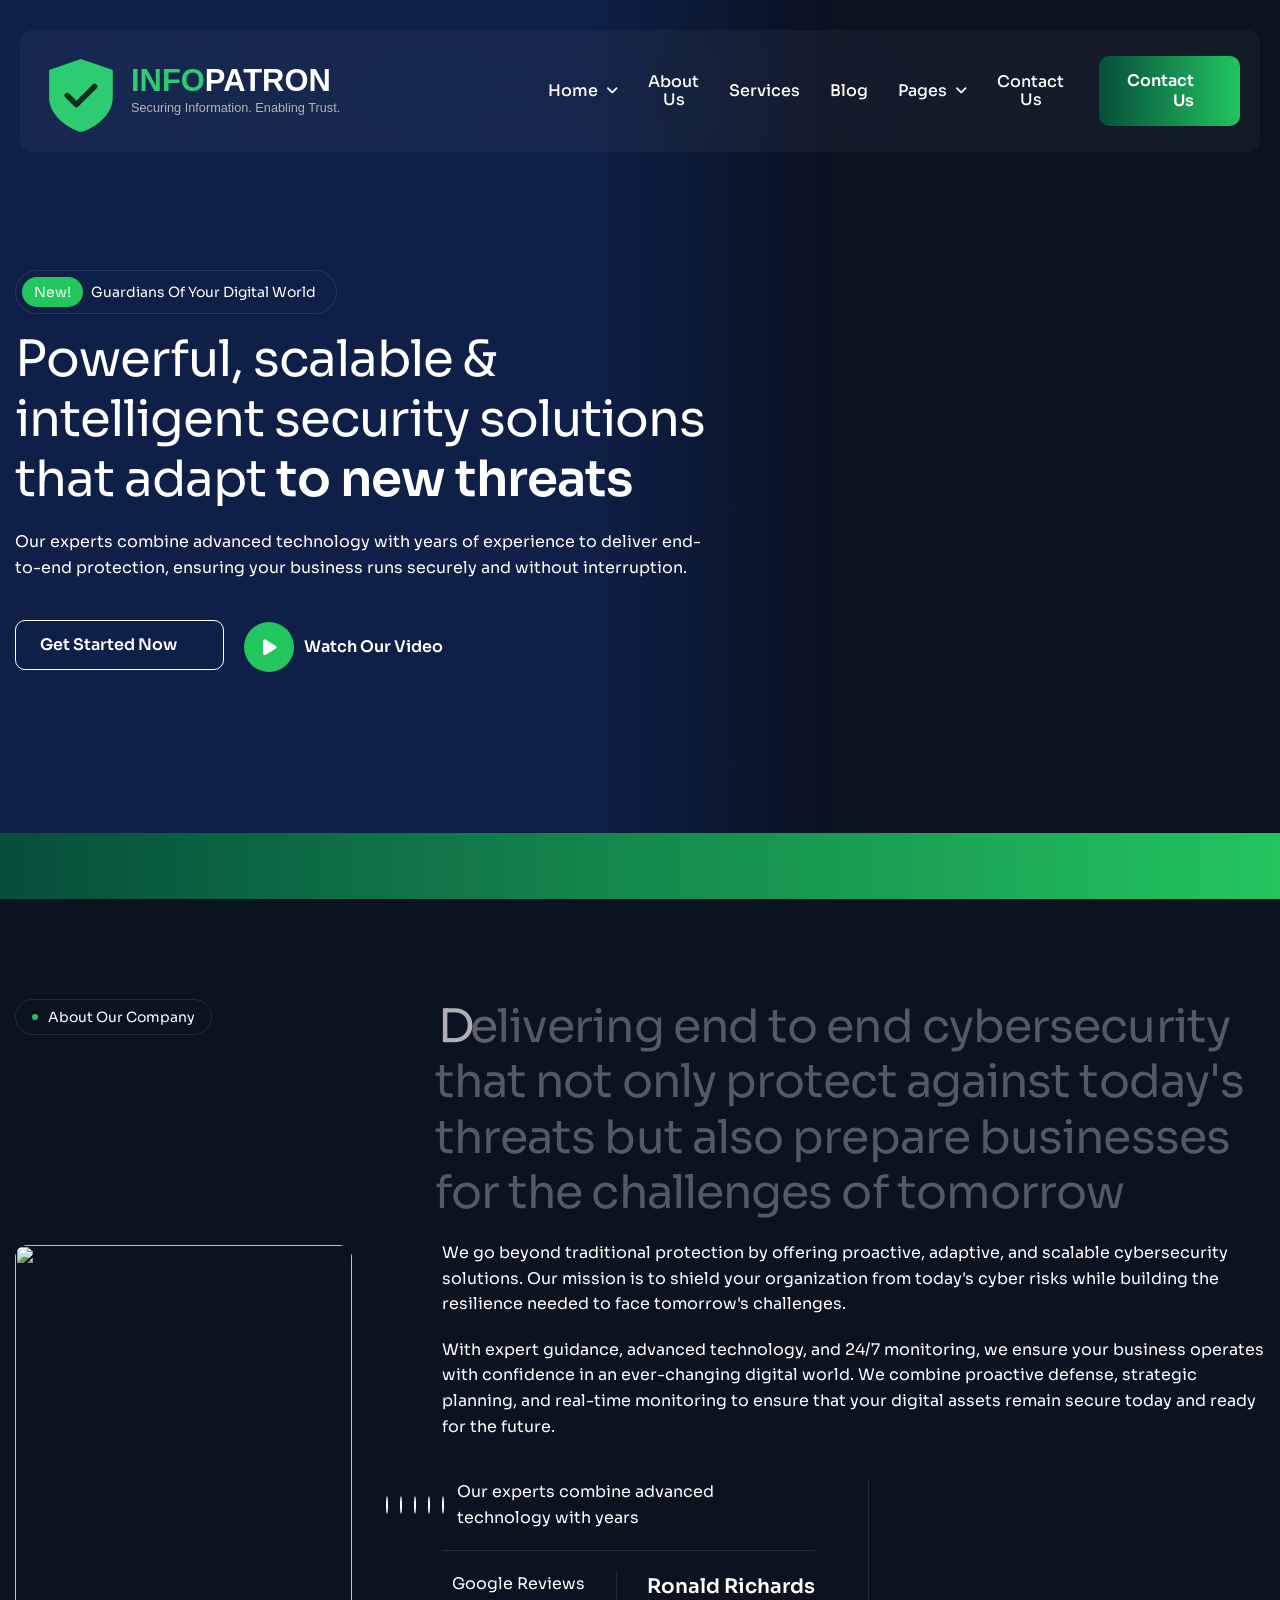
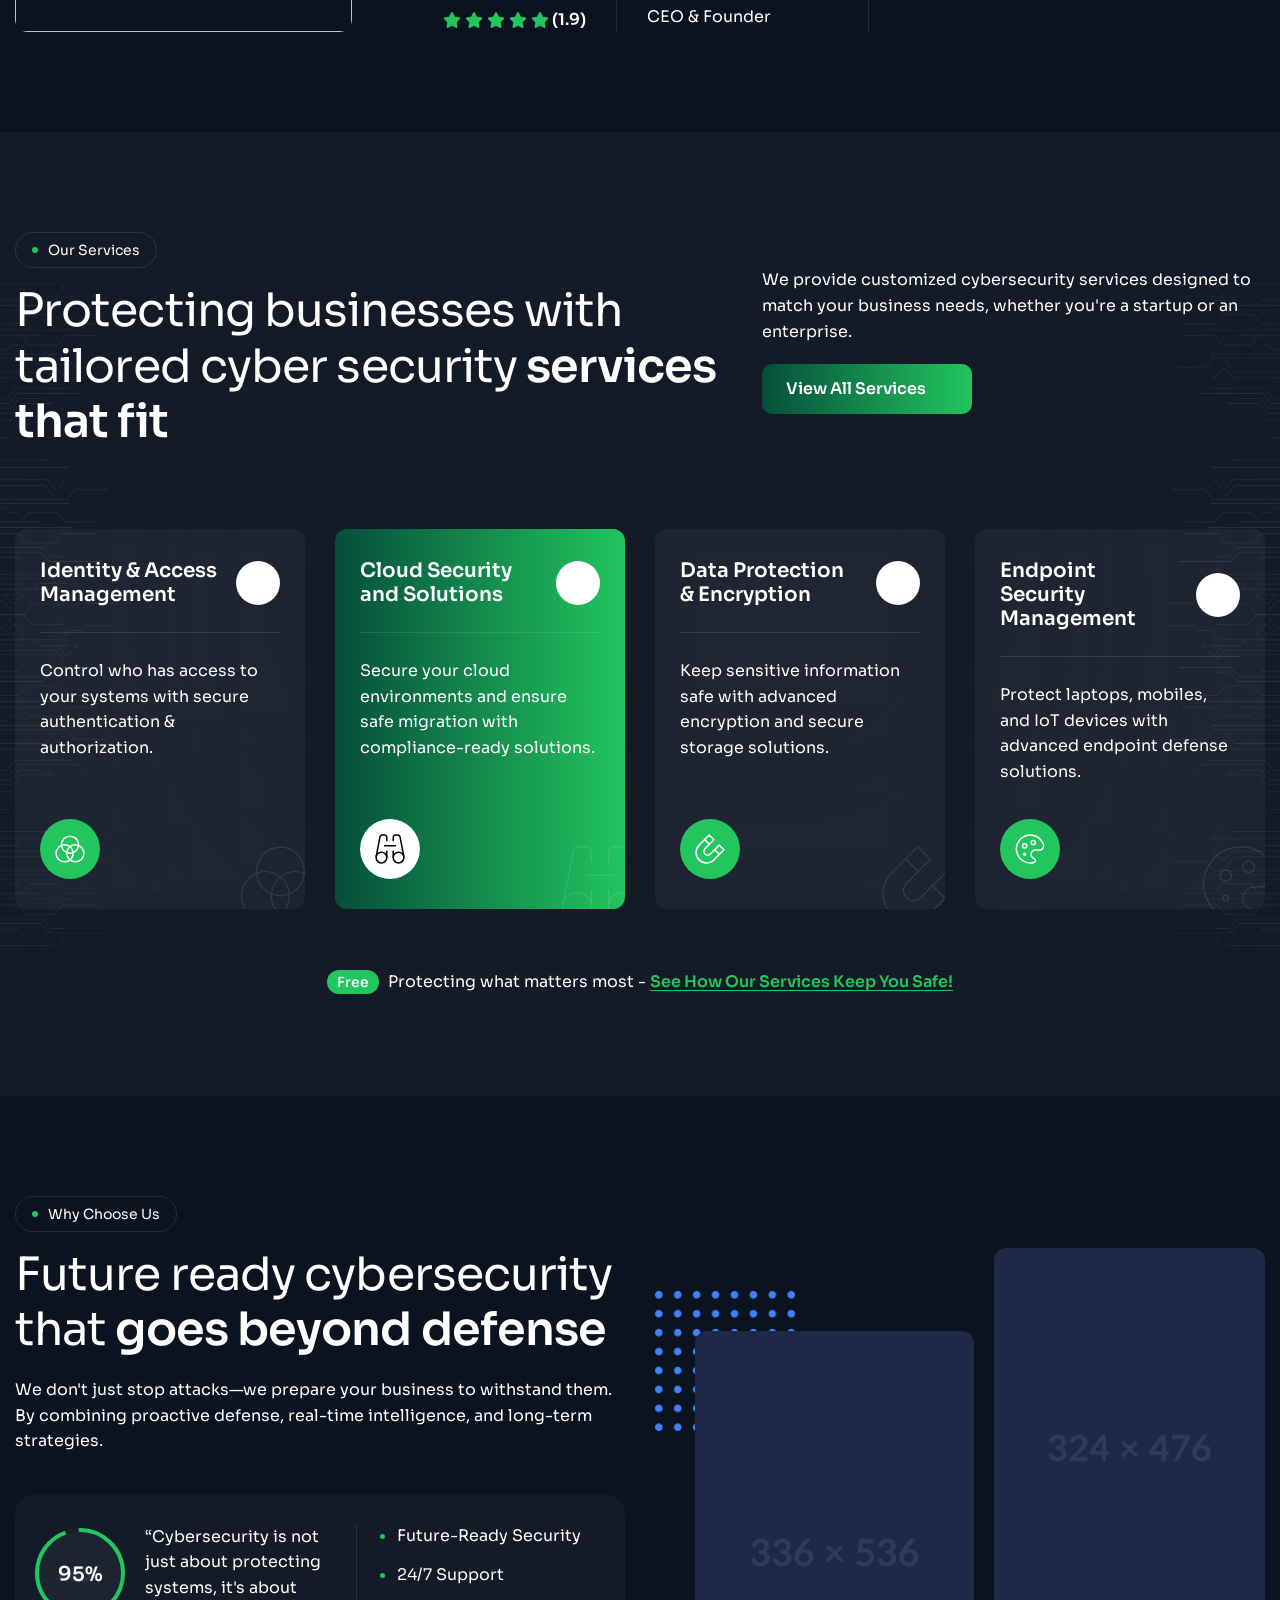
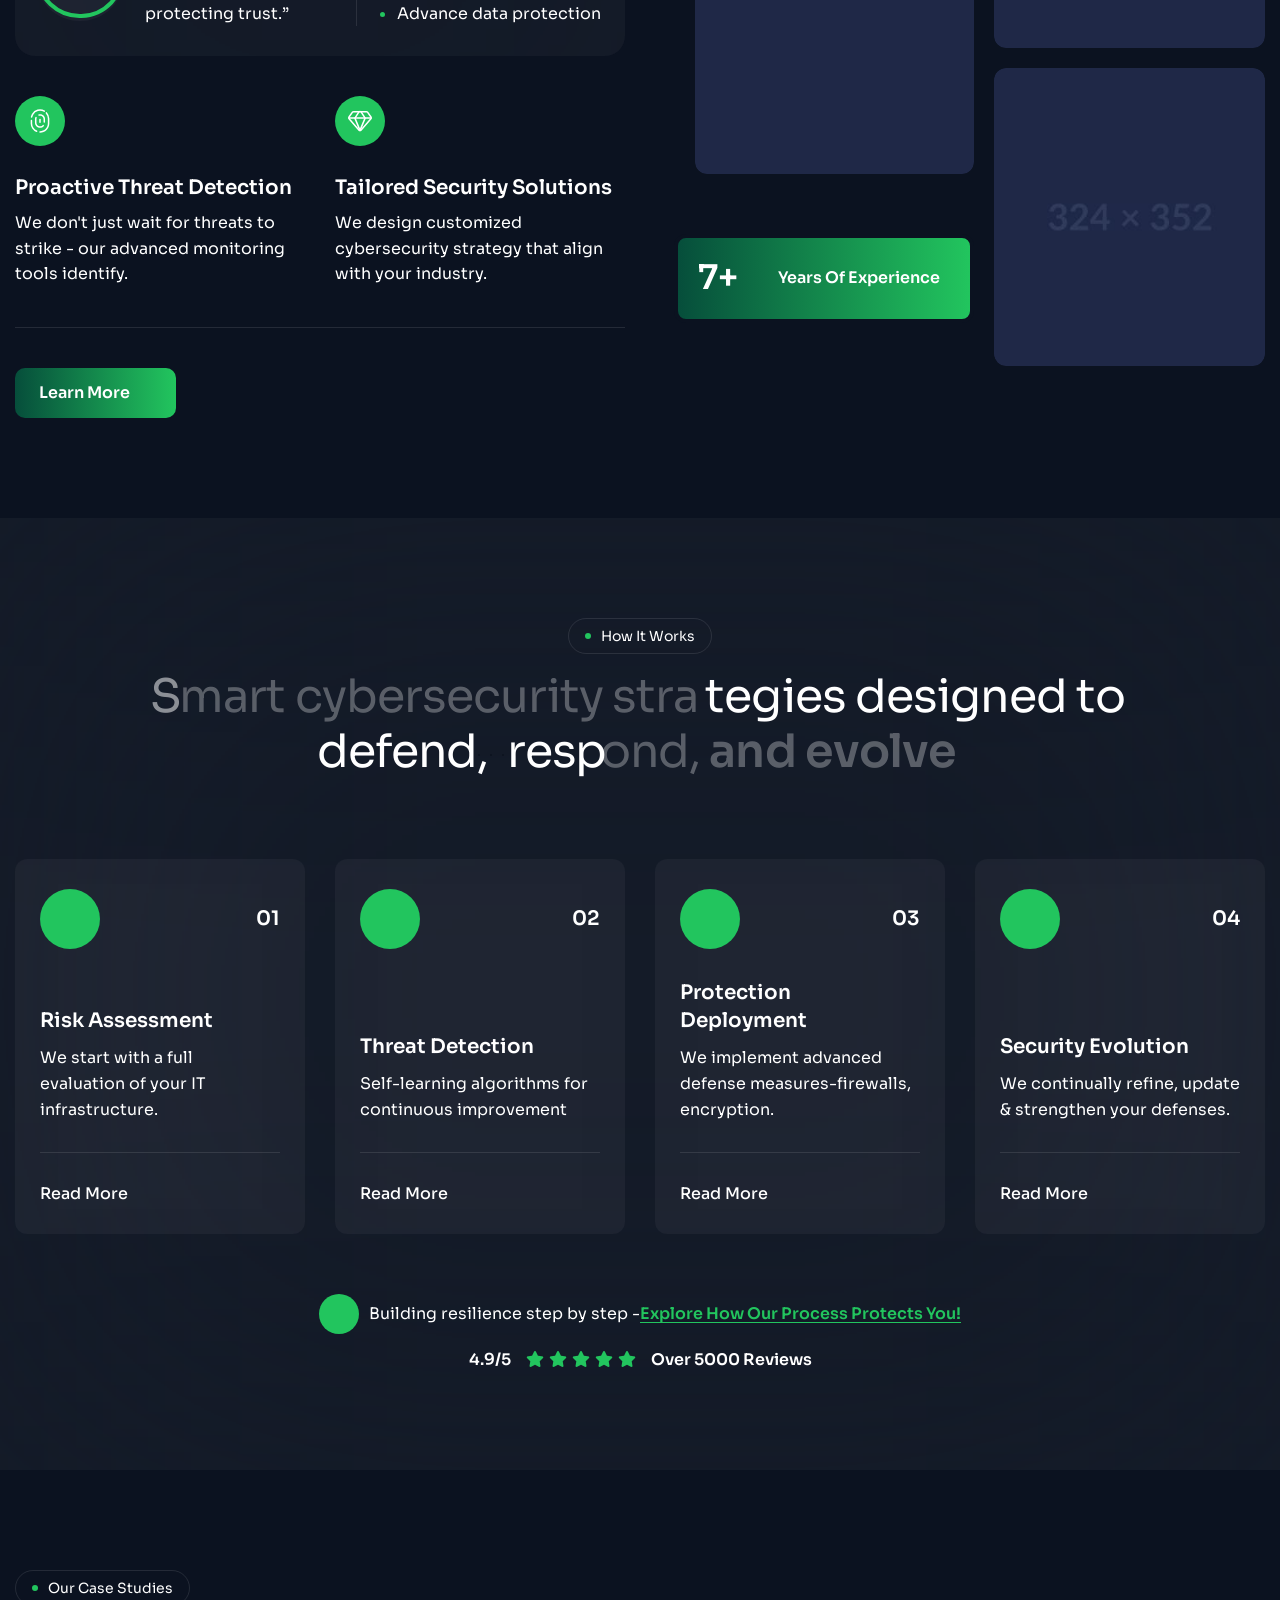
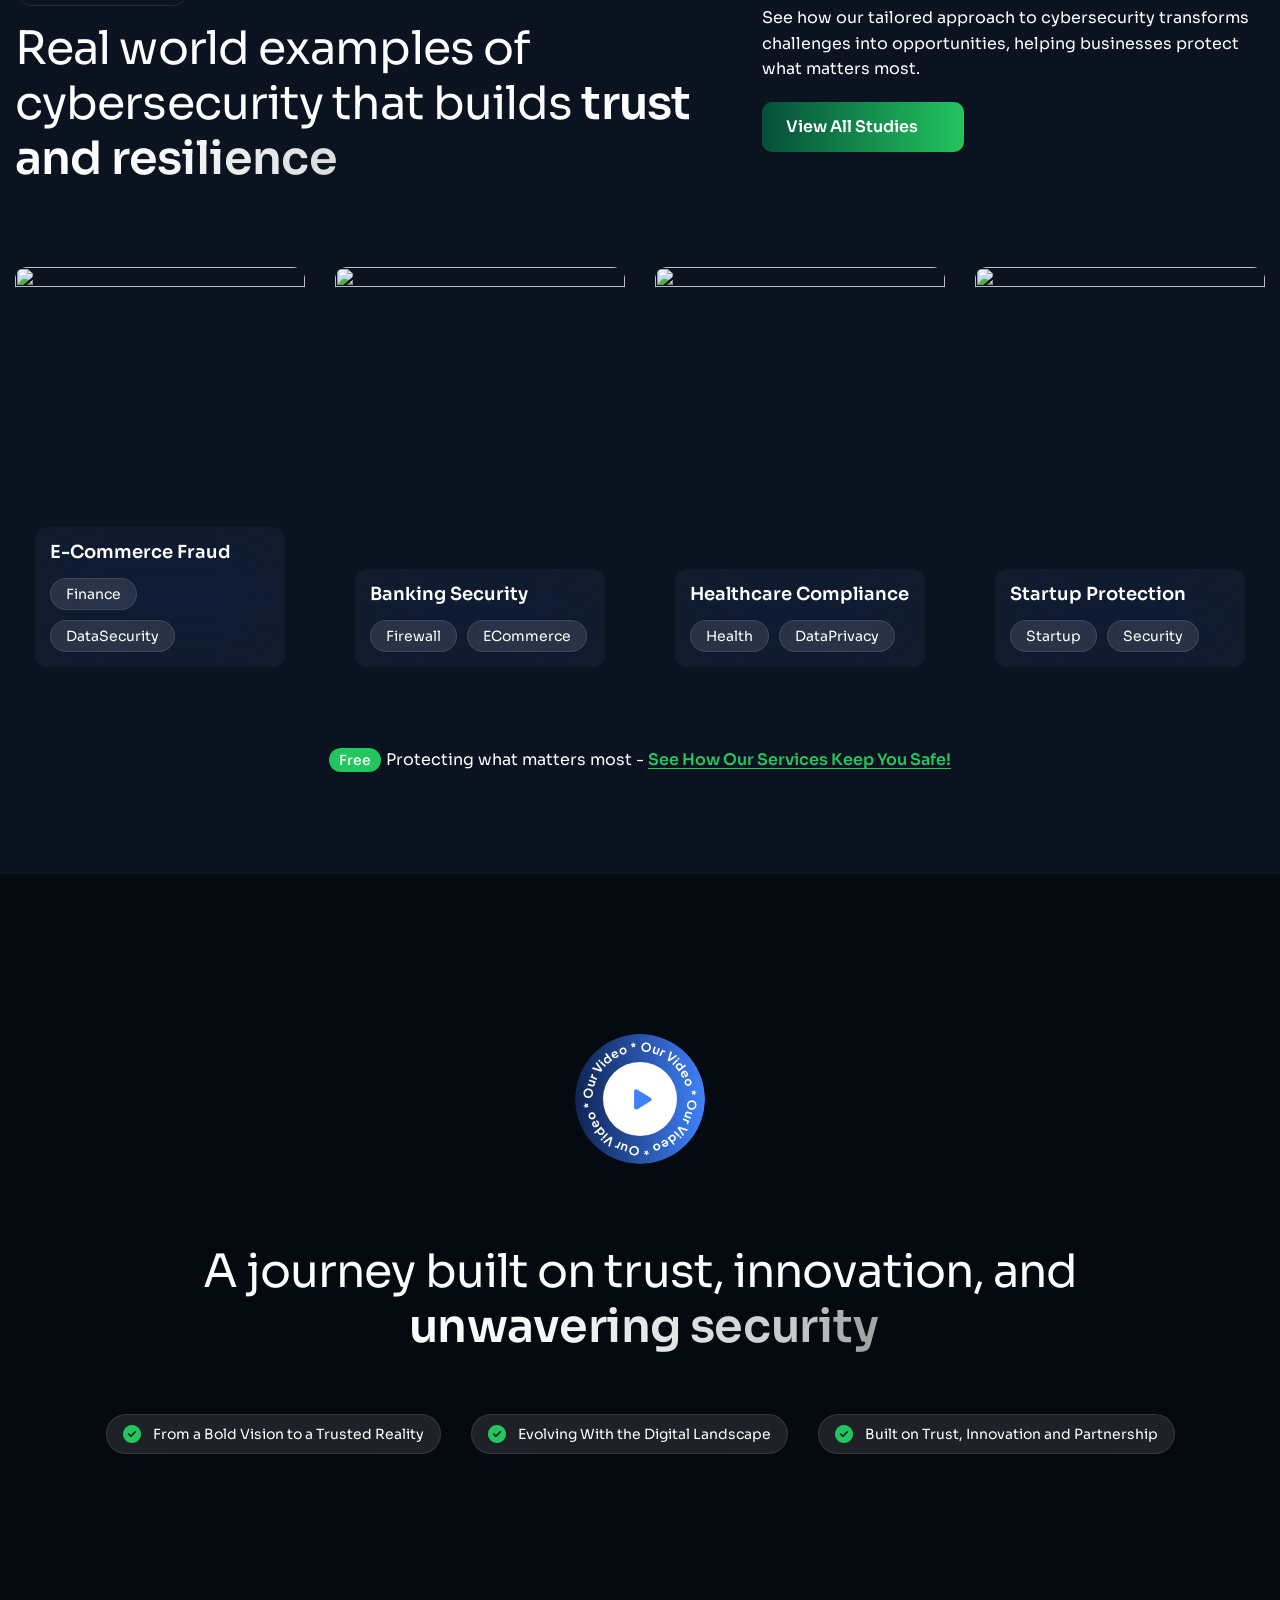
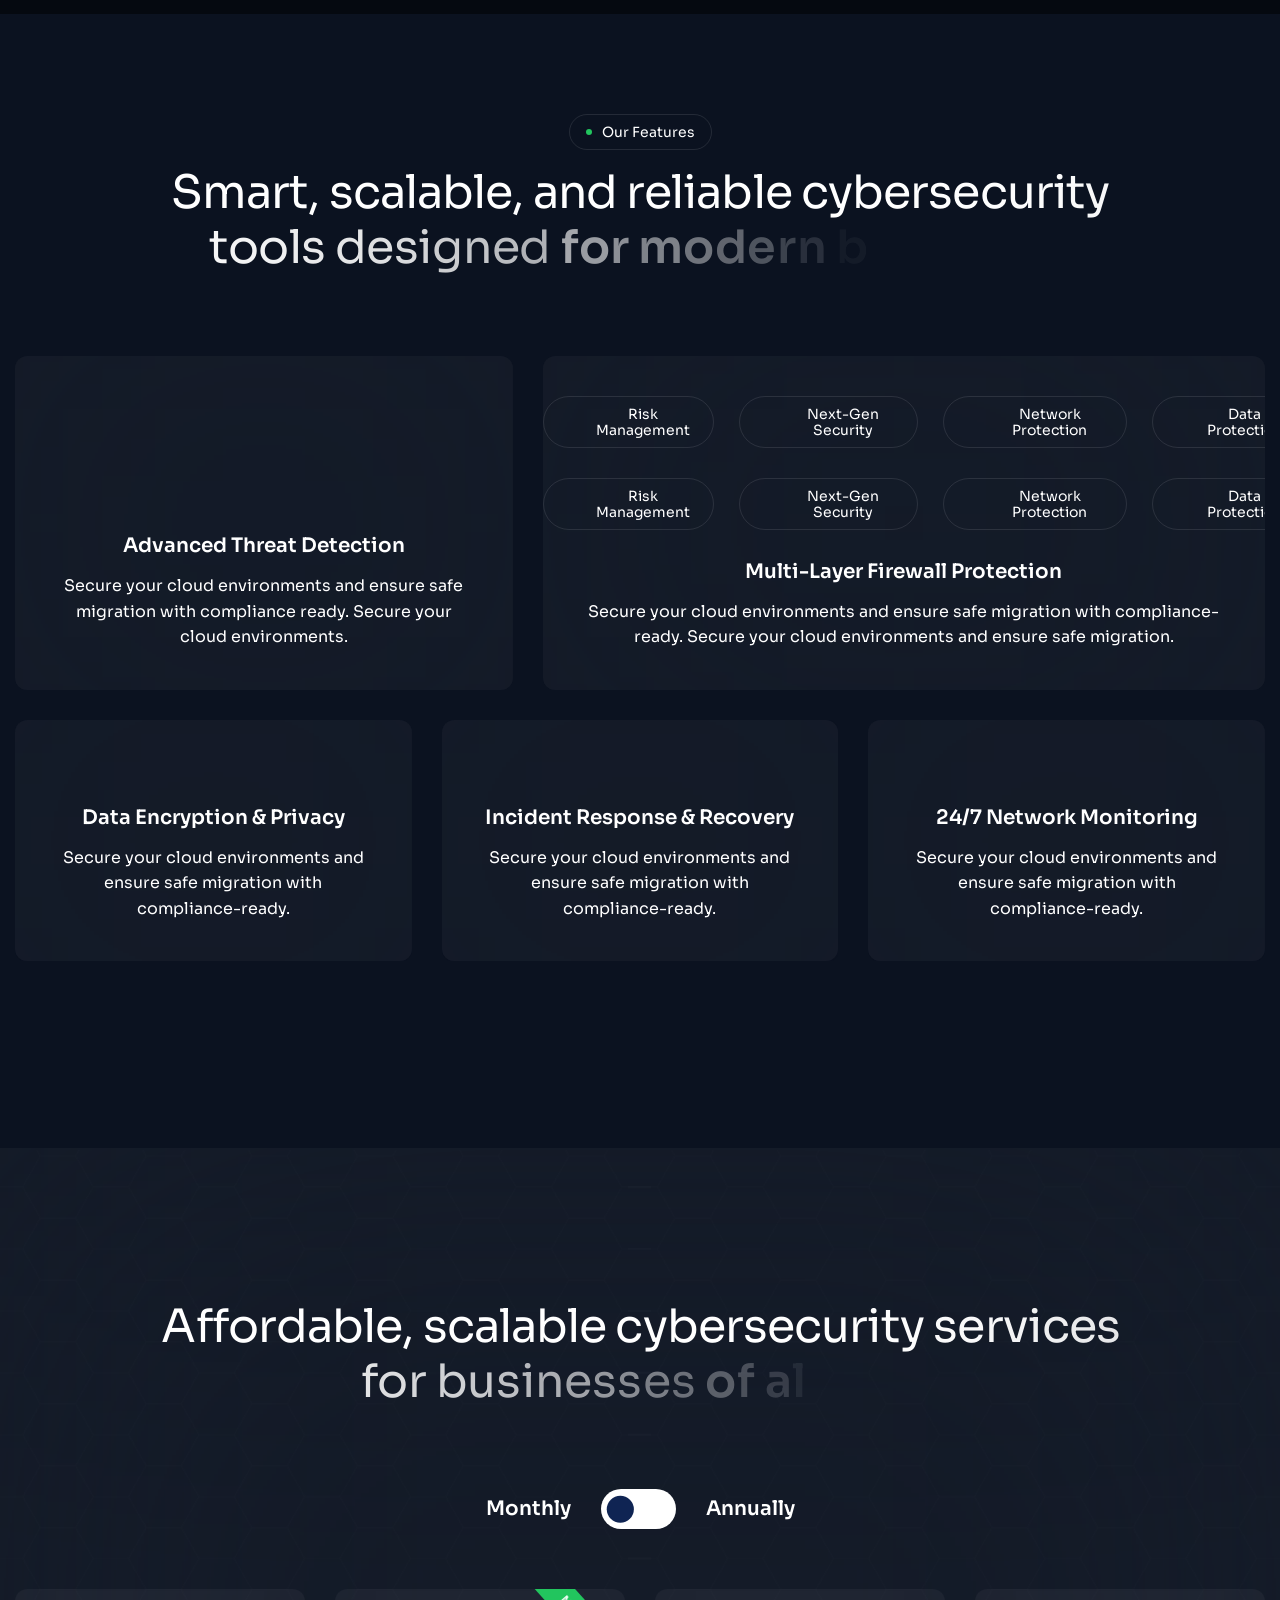
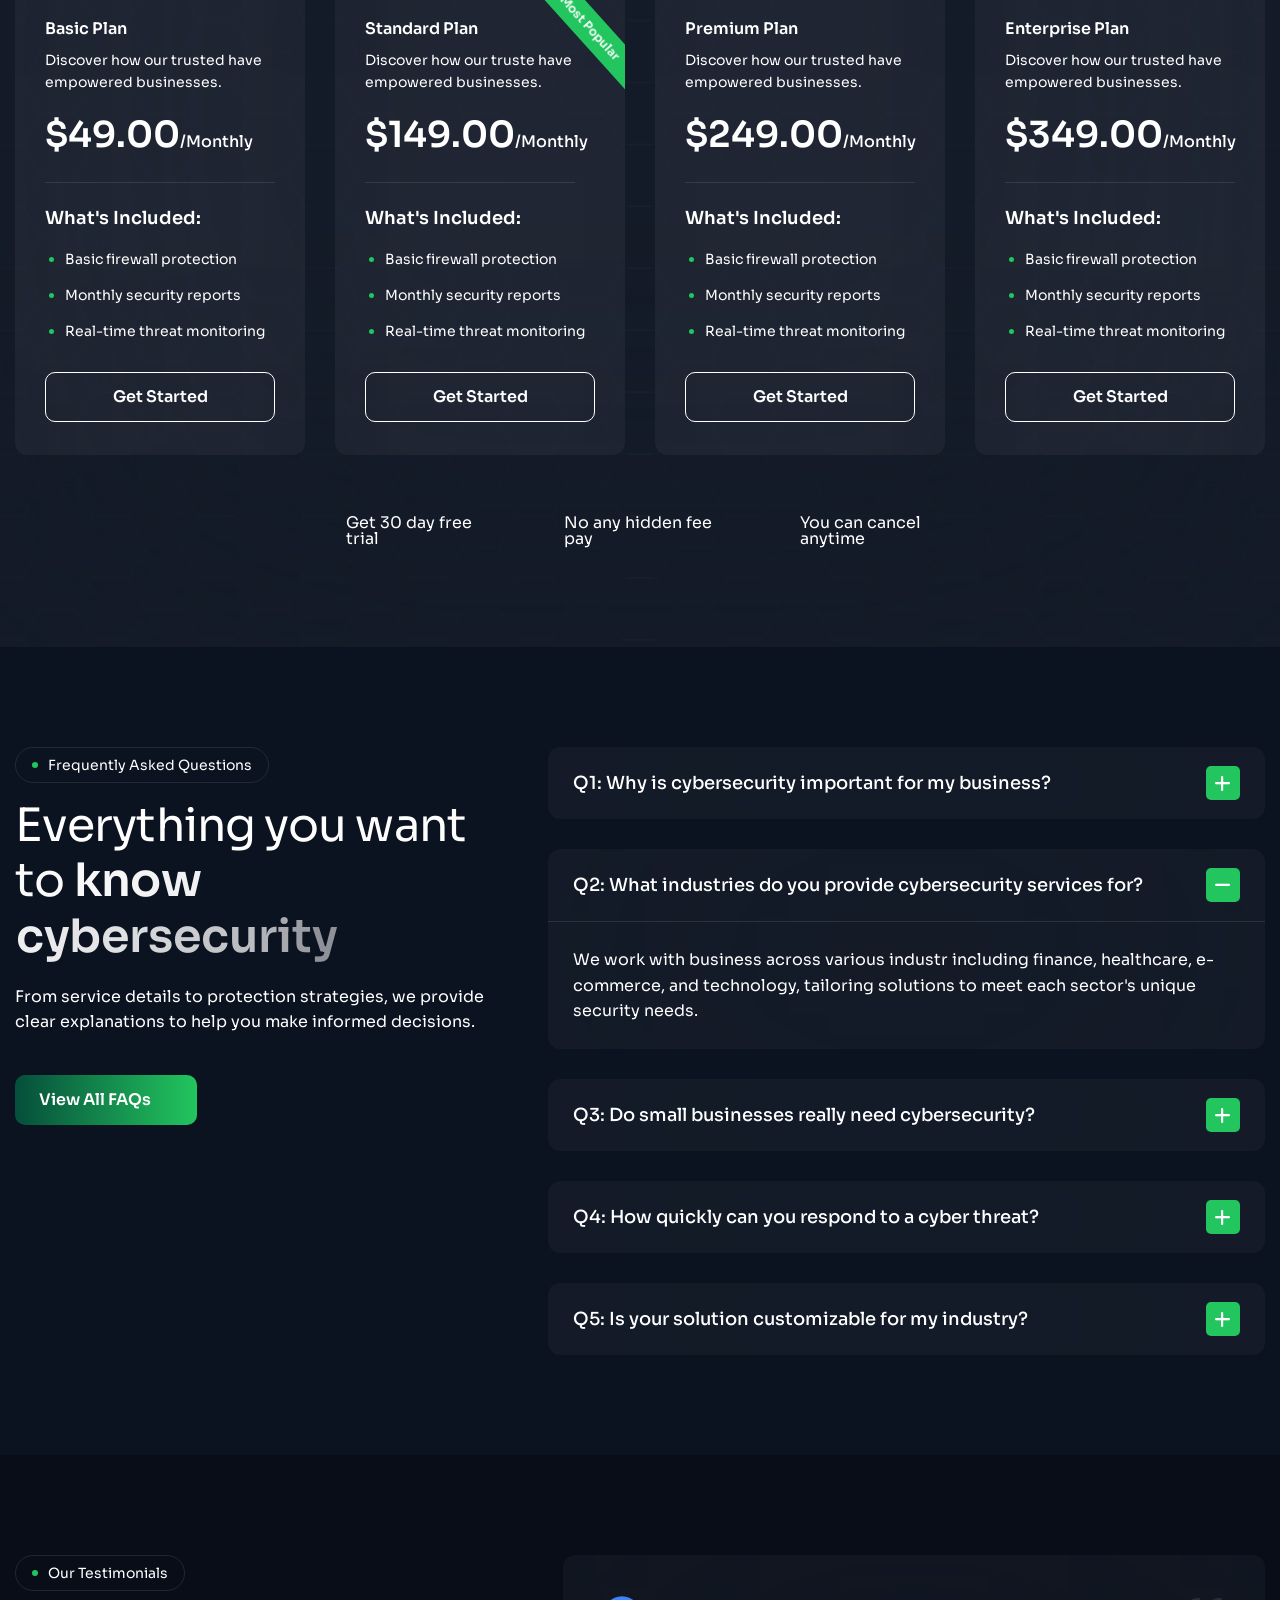
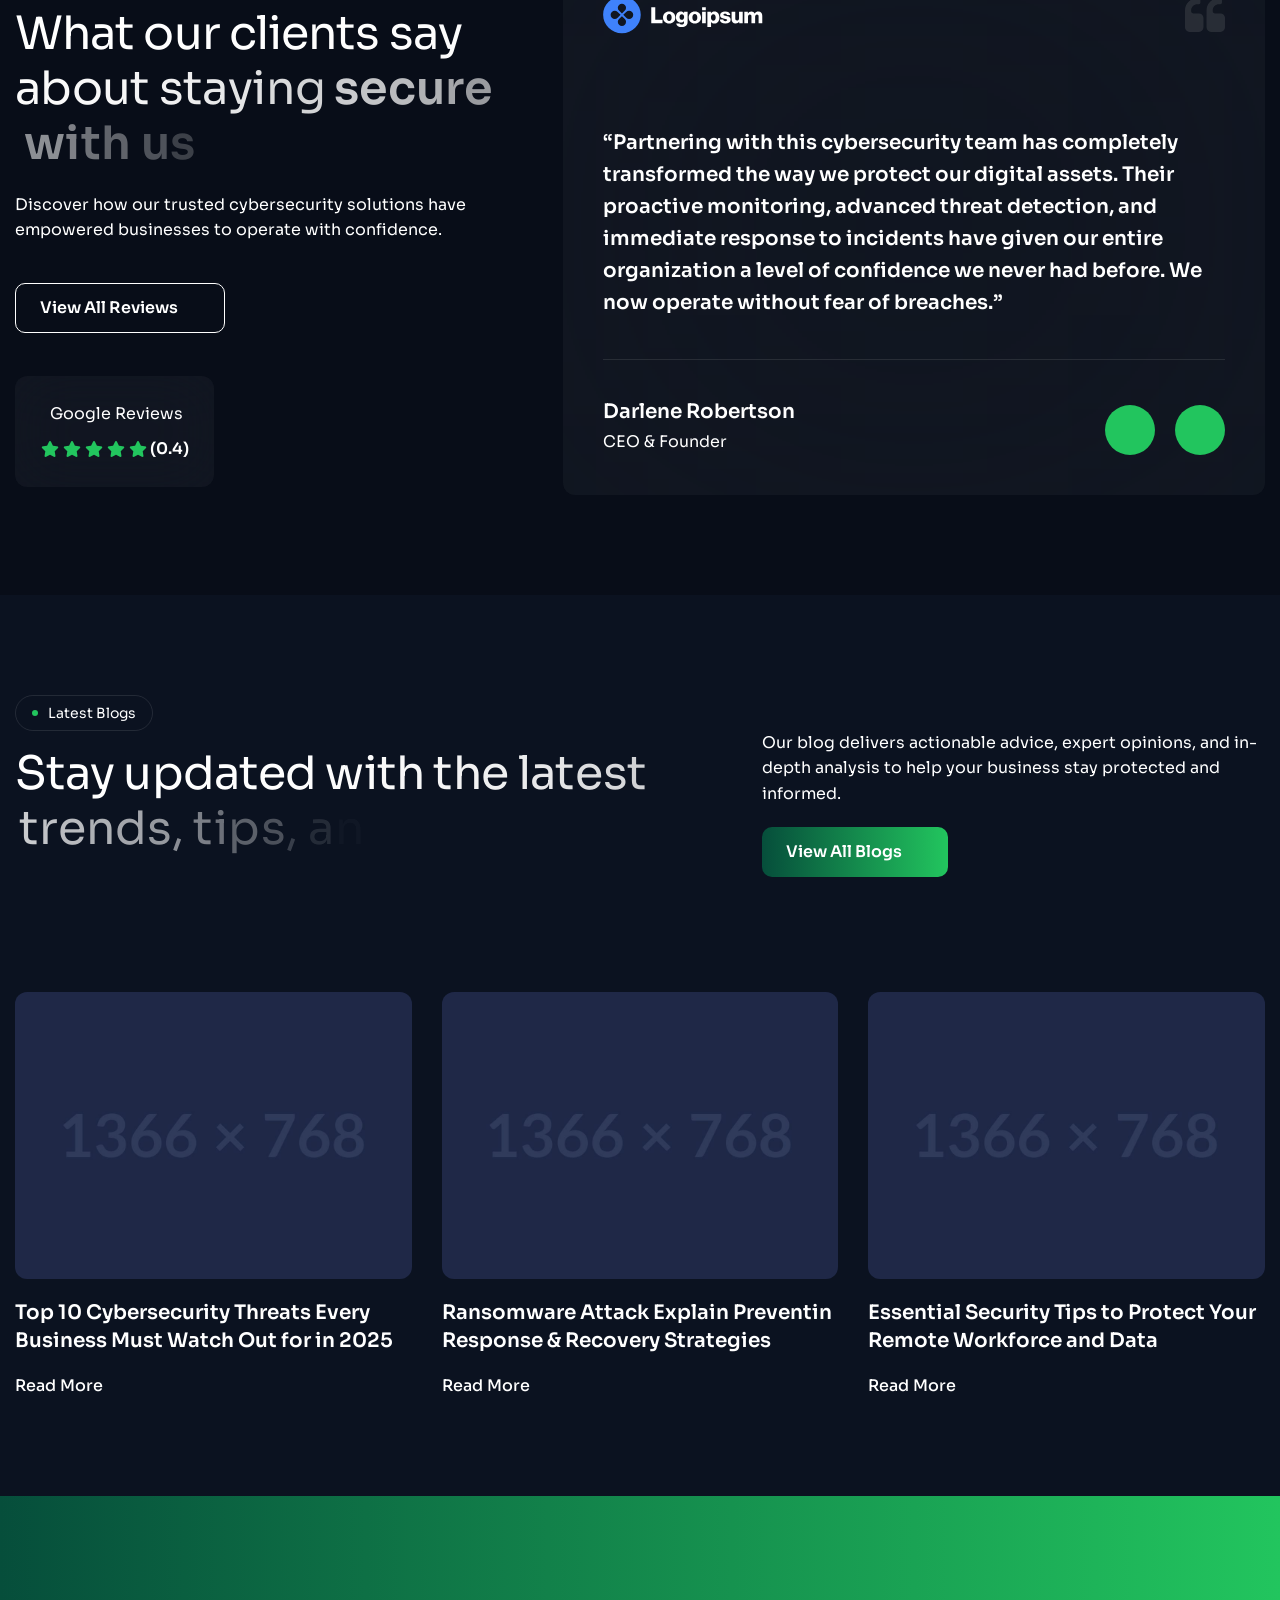
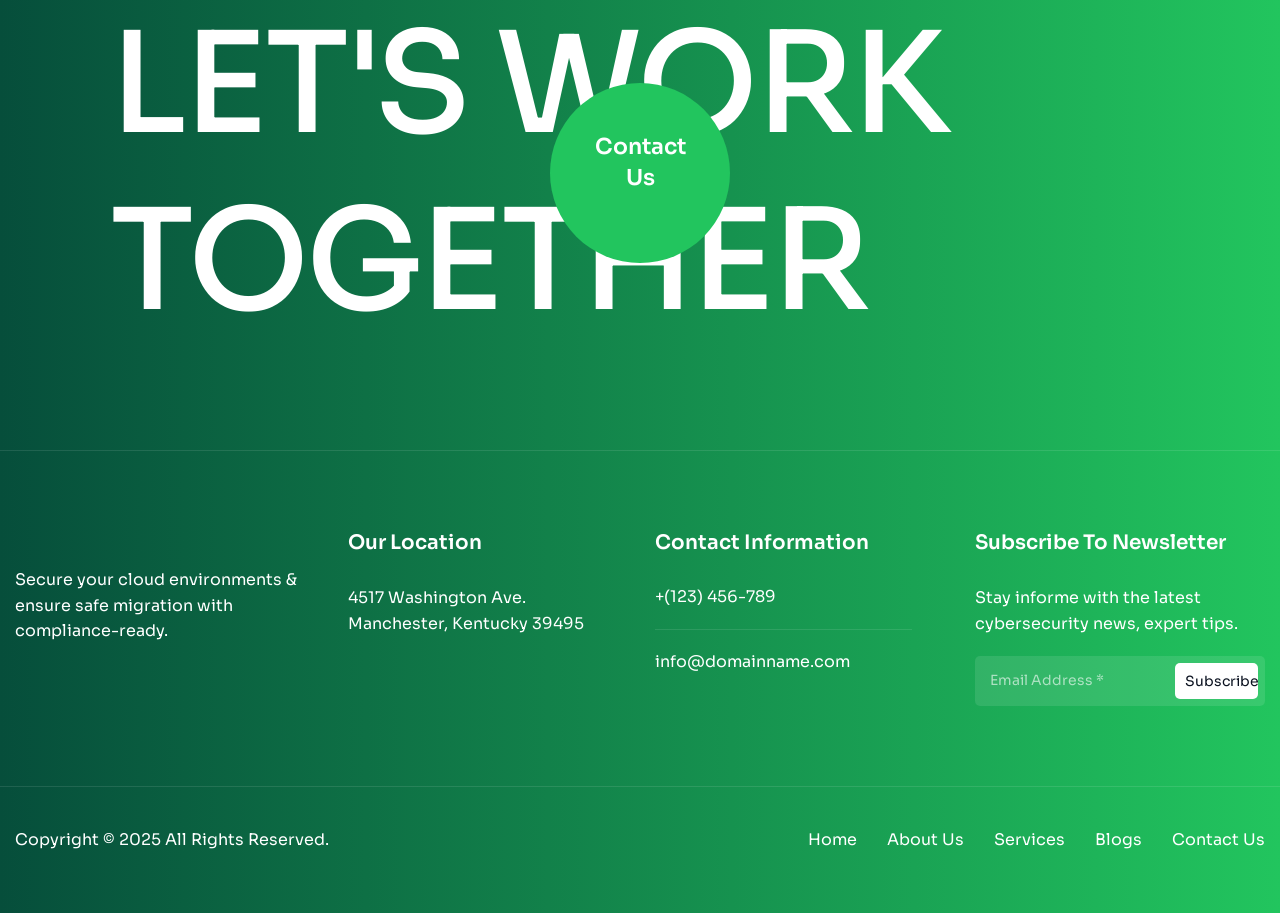
==== index.html @ 74045f38 "initial" ====
<!DOCTYPE html>
<html lang="zxx">
<head>
	<!-- Meta -->
	<meta charset="utf-8">
	<meta http-equiv="X-UA-Compatible" content="IE=edge">
	<meta name="viewport" content="width=device-width, initial-scale=1.0, maximum-scale=1">
	<meta name="description" content="">
	<meta name="keywords" content="">
	<meta name="author" content="Awaiken">
	<!-- Page Title -->
    <title>Netzon - Cyber Security Services HTML Template</title>
	<!-- Favicon Icon -->
	<link rel="shortcut icon" type="image/x-icon" href="images/favicon.png">
	<!-- Google Fonts Css-->
	<link rel="preconnect" href="https://fonts.googleapis.com">
    <link rel="preconnect" href="https://fonts.gstatic.com" crossorigin>
    <link href="https://fonts.googleapis.com/css2?family=Sora:wght@100..800&display=swap" rel="stylesheet">
	<!-- Bootstrap Css -->
	<link href="css/bootstrap.min.css" rel="stylesheet" media="screen">
	<!-- SlickNav Css -->
	<link href="css/slicknav.min.css" rel="stylesheet">
	<!-- Swiper Css -->
	<link rel="stylesheet" href="css/swiper-bundle.min.css">
	<!-- Font Awesome Icon Css-->
	<link href="css/all.min.css" rel="stylesheet" media="screen">
	<!-- Animated Css -->
	<link href="css/animate.css" rel="stylesheet">
    <!-- Magnific Popup Core Css File -->
	<link rel="stylesheet" href="css/magnific-popup.css">
	<!-- Mouse Cursor Css File -->
	<link rel="stylesheet" href="css/mousecursor.css">
	<!-- Main Custom Css -->
	<link href="css/custom.css" rel="stylesheet" media="screen">
</head>
<body>

    <!-- Preloader Start -->
	<div class="preloader">
		<div class="loading-container">
			<div class="loading"></div>
			<div id="loading-icon"><img src="images/loader.svg" alt=""></div>
		</div>
	</div>
	<!-- Preloader End -->

    <!-- Header Start -->
	<header class="main-header">
		<div class="header-sticky">
			<nav class="navbar navbar-expand-lg">
				<div class="container-fluid">
					<!-- Logo Start -->
					<a class="navbar-brand" href="./">
						<img src="images/logo.svg" alt="Logo">
					</a>
					<!-- Logo End -->

					<!-- Main Menu Start -->
					<div class="collapse navbar-collapse main-menu">
                        <div class="nav-menu-wrapper">
                            <ul class="navbar-nav mr-auto" id="menu">
                                <li class="nav-item submenu"><a class="nav-link" href="./">Home</a>
                                    <ul>
                                        <li class="nav-item"><a class="nav-link" href="index.html">Home - Main</a></li>
                                        <li class="nav-item"><a class="nav-link" href="index-image.html">Home - Image</a></li>
                                        <li class="nav-item"><a class="nav-link" href="index-video.html">Home - Video</a></li>
                                    </ul>
                                </li>                                
                                <li class="nav-item"><a class="nav-link" href="about.html">About Us</a>
                                <li class="nav-item"><a class="nav-link" href="services.html">Services</a></li>
                                <li class="nav-item"><a class="nav-link" href="blog.html">Blog</a></li>
                                <li class="nav-item submenu"><a class="nav-link" href="#">Pages</a>
                                    <ul>                                        
                                        <li class="nav-item"><a class="nav-link" href="service-single.html">Service Details</a></li>
                                        <li class="nav-item"><a class="nav-link" href="blog-single.html">Blog Details</a></li>
                                        <li class="nav-item"><a class="nav-link" href="case-study.html">Case Study</a></li>
                                        <li class="nav-item"><a class="nav-link" href="case-study-single.html">Case Study Details</a></li>
                                        <li class="nav-item"><a class="nav-link" href="team.html">Our Team</a></li>
                                        <li class="nav-item"><a class="nav-link" href="team-single.html">Team Details</a></li>
                                        <li class="nav-item"><a class="nav-link" href="pricing.html">Pricing Plan</a></li>
                                        <li class="nav-item"><a class="nav-link" href="testimonials.html">Testimonials</a></li>
                                        <li class="nav-item"><a class="nav-link" href="image-gallery.html">Image Gallery</a></li>
                                        <li class="nav-item"><a class="nav-link" href="video-gallery.html">Video Gallery</a></li>
                                        <li class="nav-item"><a class="nav-link" href="faqs.html">FAQs</a></li>
                                        <li class="nav-item"><a class="nav-link" href="404.html">404</a></li>
                                    </ul>
                                </li>
                                <li class="nav-item"><a class="nav-link" href="contact.html">Contact Us</a></li>
                            </ul>
                        </div>

                        <!-- Header Btn Start -->
                        <div class="header-btn">
                            <a class="btn-default" href="contact.html">Contact Us</a>
                        </div>
                        <!-- Header Btn End -->                      
					</div>
					<!-- Main Menu End -->
					<div class="navbar-toggle"></div>
				</div>
			</nav>
			<div class="responsive-menu"></div>
		</div>
	</header>
	<!-- Header End -->

    <!-- Hero Section Start -->
    <div class="hero hero-bg-image hero-video dark-section">
        <!-- Video Start -->
        <div class="hero-bg-video">
            <!-- Selfhosted Video Start -->
            <!-- <video autoplay muted loop id="myvideo"><source src="images/hero-bg-video.mp4" type="video/mp4"></video> -->
            <video autoplay muted loop id="myvideo"><source src="https://demo.awaikenthemes.com/assets/videos/netzon-video.mp4" type="video/mp4"></video>
            
            <!-- Selfhosted Video End -->

            <!-- Youtube Video Start -->
            <!-- <div id="herovideo" class="player" data-property="{videoURL:'OjTRVpgtcG4',containment:'.hero-video', showControls:false, autoPlay:true, loop:true, vol:0, mute:false, startAt:0,  stopAt:296, opacity:1, addRaster:true, quality:'large', optimizeDisplay:true}"></div> -->
            <!-- Youtube Video End -->
        </div>
        <!-- Video End -->
        <div class="container">
            <div class="row">
                <div class="col-xl-7 col-lg-10">
                    <!-- Hero Box Start -->
                    <div class="hero-box">
                        <!-- Hero Content Start -->
                        <div class="hero-content">                            
                            <!-- Section Title Start -->
                            <div class="section-title">
                                <h3 class="wow fadeInUp"><span>New!</span> Guardians of Your Digital World</h3>
                                <h1 class="text-anime-style-2" data-cursor="-opaque">Powerful, scalable & intelligent security solutions that adapt <span>to new threats</span></h1>
                                <p class="wow fadeInUp" data-wow-delay="0.2s">Our experts combine advanced technology with years of experience to deliver end-to-end protection, ensuring your business runs securely and without interruption.</p>
                            </div>
                            <!-- Section Title End -->
    
                            <div class="hero-body wow fadeInUp" data-wow-delay="0.4s">
                                <!-- Hero Button Start -->
                                <div class="hero-btn">
                                    <a href="contact.html" class="btn-default btn-highlighted">Get Started Now</a>
                                </div>
                                <!-- Hero Button End -->
                                
                                <!-- Video Play Button Start -->
                                <div class="video-play-button">
                                    <a href="https://www.youtube.com/watch?v=Y-x0efG1seA" class="popup-video" data-cursor-text="Play">
                                        <i class="fa-solid fa-play"></i>
                                    </a>
                                    <p>Watch Our Video</p>
                                </div>
                                <!-- Video Play Button End -->
                            </div>
                        </div>
                        <!-- Hero Content End -->
                    </div>
                    <!-- Hero Box End -->
                </div>
            </div>
        </div>
    </div>
    <!-- Hero Section End -->
    
    <!-- Scrolling Ticker Section Start -->
    <div class="our-scrolling-ticker">
        <!-- Scrolling Ticker Start -->
        <div class="scrolling-ticker-box">
            <div class="scrolling-content">
                <span><img src="images/company-supports-logo-1.svg" alt=""></span>
                <span><img src="images/company-supports-logo-2.svg" alt=""></span>
                <span><img src="images/company-supports-logo-3.svg" alt=""></span>
                <span><img src="images/company-supports-logo-4.svg" alt=""></span>
                <span><img src="images/company-supports-logo-1.svg" alt=""></span>
                <span><img src="images/company-supports-logo-2.svg" alt=""></span>
                <span><img src="images/company-supports-logo-3.svg" alt=""></span>
                <span><img src="images/company-supports-logo-4.svg" alt=""></span>
                <span><img src="images/company-supports-logo-1.svg" alt=""></span>
                <span><img src="images/company-supports-logo-2.svg" alt=""></span>
                <span><img src="images/company-supports-logo-3.svg" alt=""></span>
                <span><img src="images/company-supports-logo-4.svg" alt=""></span>
            </div>

            <div class="scrolling-content">
                <span><img src="images/company-supports-logo-1.svg" alt=""></span>
                <span><img src="images/company-supports-logo-2.svg" alt=""></span>
                <span><img src="images/company-supports-logo-3.svg" alt=""></span>
                <span><img src="images/company-supports-logo-4.svg" alt=""></span>
                <span><img src="images/company-supports-logo-1.svg" alt=""></span>
                <span><img src="images/company-supports-logo-2.svg" alt=""></span>
                <span><img src="images/company-supports-logo-3.svg" alt=""></span>
                <span><img src="images/company-supports-logo-4.svg" alt=""></span>
                <span><img src="images/company-supports-logo-1.svg" alt=""></span>
                <span><img src="images/company-supports-logo-2.svg" alt=""></span>
                <span><img src="images/company-supports-logo-3.svg" alt=""></span>
                <span><img src="images/company-supports-logo-4.svg" alt=""></span>
            </div>
        </div>
        <!-- Scrolling Ticker End -->
    </div>
    <!-- Scrolling Ticker Section End -->

    <!-- About Us Section Start -->
    <div class="about-us">
        <div class="container">
            <div class="row">
                <div class="col-xl-4">
                    <!-- About Image Box Start -->
                    <div class="about-image-box">
                        <!-- Section Sub Title Start -->
                        <div class="section-sub-title">
                            <h3 class="wow fadeInUp">About Our Company</h3>
                        </div>
                        <!-- Section Sub Title End -->

                        <!-- About Image Start -->
                        <div class="about-us-image">
                            <figure class="image-anime reveal">
                                <img src="images/about-us-image.jpg" alt="">
                            </figure>
                        </div>
                        <!-- About Image End -->
                    </div>
                    <!-- About Image Box End -->           
                </div>

                <div class="col-xl-8">
                    <!-- About Content Start -->
                    <div class="about-us-content">
                        <!-- Section Title Start -->
                        <div class="section-title">
                            <h2 class="text-effect" data-cursor="-opaque">Delivering end to end cybersecurity that not only protect against today's threats but also prepare businesses for the challenges of tomorrow</h2>
                            <p class="wow fadeInUp">We go beyond traditional protection by offering proactive, adaptive, and scalable cybersecurity solutions. Our mission is to shield your organization from today's cyber risks while building the resilience needed to face tomorrow's challenges.</p>
                            <p class="wow fadeInUp" data-wow-delay="0.2s">With expert guidance, advanced technology, and 24/7 monitoring, we ensure your business operates with confidence in an ever-changing digital world. We combine proactive defense, strategic planning, and real-time monitoring to ensure that your digital assets remain secure today and ready for the future.</p>
                        </div>
                        <!-- Section Title End -->

                        <!-- About Review Box Start -->
                        <div class="about-us-body wow fadeInUp" data-wow-delay="0.4s">
                            <!-- About Review Box Start -->
                            <div class="about-review-box">
                                <div class="about-client-box">
                                    <!-- Satisfy Client Images Start -->
                                    <div class="satisfy-client-images">
                                        <div class="satisfy-client-image">
                                            <figure class="image-anime">
                                                <img src="images/author-1.jpg" alt="">
                                            </figure>
                                        </div>
                                        <div class="satisfy-client-image">
                                            <figure class="image-anime">
                                                <img src="images/author-2.jpg" alt="">
                                            </figure>
                                        </div>
                                        <div class="satisfy-client-image">
                                            <figure class="image-anime">
                                                <img src="images/author-3.jpg" alt="">
                                            </figure>
                                        </div>
                                        <div class="satisfy-client-image">
                                            <figure class="image-anime">
                                                <img src="images/author-4.jpg" alt="">
                                            </figure>
                                        </div>
                                        <div class="satisfy-client-image">
                                            <figure class="image-anime">
                                                <img src="images/author-5.jpg" alt="">
                                            </figure>
                                        </div>
                                    </div>
                                    <!-- Satisfy Client Images End -->

                                    <!-- About Client Content Start -->
                                    <div class="about-client-content">
                                        <p>Our experts combine advanced technology with years</p>
                                    </div>
                                    <!-- About Client Content End -->
                                </div>

                                <!-- About Google Review Box Start -->
                                <div class="about-google-review-box">
                                    <!-- About Google Review Start -->
                                    <div class="about-google-review">
                                        <div class="about-google-review-header">
                                            <div class="icon-box">
                                                <img src="images/icon-google.svg" alt="">
                                            </div>
                                            <div class="about-google-review-content">
                                                <p>Google Reviews</p>
                                            </div>
                                        </div>
                                        <div class="google-review-content">
                                            <i class="fa-solid fa-star"></i>
                                            <i class="fa-solid fa-star"></i>
                                            <i class="fa-solid fa-star"></i>
                                            <i class="fa-solid fa-star"></i>
                                            <i class="fa-solid fa-star"></i>
                                            <p>(<span class="counter">4.9</span>)</p>
                                        </div>
                                    </div>
                                    <!-- About Google Review End -->

                                    <!-- About Author Content Start -->
                                    <div class="about-author-content">
                                        <h3>Ronald Richards</h3>
                                        <p>CEO & Founder</p>
                                    </div>
                                    <!-- About Author Content End -->
                                </div>
                                <!-- About Google Review Box End -->
                            </div>
                            <!-- About Review Box End -->

                            <!-- About Circle Start -->
                            <div class="about-us-circle">
                                <a href="about.html"><img src="images/about-us-circle.svg" alt=""></a>
                            </div>
                            <!-- About Circle End -->
                        </div>
                        <!-- About Review Box End -->
                    </div>
                    <!-- About Content End -->
                </div>
            </div>
        </div>
    </div>
    <!-- About Us Section End -->

    <!-- Our Services Section Start -->
    <div class="our-services">
        <div class="container">
            <div class="row section-row align-items-center">
                <div class="col-xl-7">
                    <!-- Section Title Start -->
                    <div class="section-title">
                        <h3 class="wow fadeInUp">Our services</h3>
                        <h2 class="text-anime-style-2" data-cursor="-opaque">Protecting businesses with tailored cyber security <span>services that fit</span></h2>
                    </div>
                    <!-- Section Title End -->
                </div>

                <div class="col-xl-5">
                    <!-- Section Content Btn Start -->
                    <div class="section-content-btn">
                        <!-- Section Title Content Start -->
                        <div class="section-title-content wow fadeInUp" data-wow-delay="0.2s">
                            <p class="wow fadeInUp" data-wow-delay="0.2s">We provide customized cybersecurity services designed to match your business needs, whether you're a startup or an enterprise.</p>
                        </div>
                        <!-- Section Title Content End -->

                        <!-- Section Btn Start -->
                        <div class="section-btn wow fadeInUp" data-wow-delay="0.4s">
                            <a href="services.html" class="btn-default">View All Services</a>
                        </div>
                        <!-- Section Btn End -->
                    </div>
                    <!-- Section Content Btn End -->
                </div>
            </div>

            <div class="row service-list">
                <div class="col-xl-3 col-md-6">
                    <!-- Service Item Start -->
                    <div class="service-item wow fadeInUp">
                        <!-- Service Item Body Start -->
                        <div class="service-item-body">
                            <!-- Service Item Header Start -->
                            <div class="service-item-header">
                                <div class="service-item-title">
                                    <h3><a href="service-single.html">Identity & Access Management</a></h3>
                                </div>
                                <div class="service-item-btn">
                                    <a href="service-single.html"><img src="images/arrow-primary.svg" alt=""></a>
                                </div>
                            </div>
                            <!-- Service Item Header End -->

                            <!-- Service Item Content Start -->
                            <div class="service-item-content">
                                <p>Control who has access to your systems with secure authentication & authorization.</p>
                            </div>
                            <!-- Service Item Content End -->
                        </div>
                        <!-- Service Item Body End -->

                        <!-- Icon Box Start -->
                        <div class="icon-box">
                            <img src="images/icon-service-item-1.svg" alt="">  
                        </div>
                        <!-- Icon Box End -->

                        <!-- Service Bg Icon Start -->
                        <div class="service-bg-icon">
                            <img src="images/icon-service-item-1-bg.svg" alt="">
                        </div>
                        <!-- Service Bg Icon End -->
                    </div>
                    <!-- Service Item End -->
                </div>

                <div class="col-xl-3 col-md-6">
                    <!-- Service Item Start -->
                    <div class="service-item active wow fadeInUp" data-wow-delay="0.2s">
                        <!-- Service Item Body Start -->
                        <div class="service-item-body">
                            <!-- Service Item Header Start -->
                            <div class="service-item-header">
                                <div class="service-item-title">
                                    <h3><a href="service-single.html">Cloud Security and Solutions</a></h3>
                                </div>
                                <div class="service-item-btn">
                                    <a href="service-single.html"><img src="images/arrow-primary.svg" alt=""></a>
                                </div>
                            </div>
                            <!-- Service Item Header End -->

                            <!-- Service Item Content Start -->
                            <div class="service-item-content">
                                <p>Secure your cloud environments and ensure safe migration with compliance-ready solutions.</p>
                            </div>
                            <!-- Service Item Content End -->
                        </div>
                        <!-- Service Item Body End -->

                        <!-- Icon Box Start -->
                        <div class="icon-box">
                            <img src="images/icon-service-item-2.svg" alt=""> 
                        </div>
                        <!-- Icon Box End -->

                        <!-- Service Bg Icon Start -->
                        <div class="service-bg-icon">
                            <img src="images/icon-service-item-2-bg.svg" alt="">
                        </div>
                        <!-- Service Bg Icon End -->
                    </div>
                    <!-- Service Item End -->
                </div>

                <div class="col-xl-3 col-md-6">
                    <!-- Service Item Start -->
                    <div class="service-item wow fadeInUp" data-wow-delay="0.4s">
                        <!-- Service Item Body Start -->
                        <div class="service-item-body">
                            <!-- Service Item Header Start -->
                            <div class="service-item-header">
                                <div class="service-item-title">
                                    <h3><a href="service-single.html">Data Protection & Encryption</a></h3>
                                </div>
                                <div class="service-item-btn">
                                    <a href="service-single.html"><img src="images/arrow-primary.svg" alt=""></a>
                                </div>
                            </div>
                            <!-- Service Item Header End -->

                            <!-- Service Item Content Start -->
                            <div class="service-item-content">
                                <p>Keep sensitive information safe with advanced encryption and secure storage solutions.</p>
                            </div>
                            <!-- Service Item Content End -->
                        </div>
                        <!-- Service Item Body End -->

                        <!-- Icon Box Start -->
                        <div class="icon-box">
                            <img src="images/icon-service-item-3.svg" alt="">  
                        </div>
                        <!-- Icon Box End -->

                        <!-- Service Bg Icon Start -->
                        <div class="service-bg-icon">
                            <img src="images/icon-service-item-3-bg.svg" alt="">
                        </div>
                        <!-- Service Bg Icon End -->
                    </div>
                    <!-- Service Item End -->
                </div>

                <div class="col-xl-3 col-md-6">
                    <!-- Service Item Start -->
                    <div class="service-item wow fadeInUp" data-wow-delay="0.6s">
                        <!-- Service Item Body Start -->
                        <div class="service-item-body">
                            <!-- Service Item Header Start -->
                            <div class="service-item-header">
                                <div class="service-item-title">
                                    <h3><a href="service-single.html">Endpoint Security Management</a></h3>
                                </div>
                                <div class="service-item-btn">
                                    <a href="service-single.html"><img src="images/arrow-primary.svg" alt=""></a>
                                </div>
                            </div>
                            <!-- Service Item Header End -->

                            <!-- Service Item Content Start -->
                            <div class="service-item-content">
                                <p>Protect laptops, mobiles, and IoT devices with advanced endpoint defense solutions.</p>
                            </div>
                            <!-- Service Item Content End -->
                        </div>
                        <!-- Service Item Body End -->

                        <!-- Icon Box Start -->
                        <div class="icon-box">
                            <img src="images/icon-service-item-4.svg" alt="">  
                        </div>
                        <!-- Icon Box End -->
                         
                        <!-- Service Bg Icon Start -->
                        <div class="service-bg-icon">
                            <img src="images/icon-service-item-4-bg.svg" alt="">
                        </div>
                        <!-- Service Bg Icon End -->
                    </div>
                    <!-- Service Item End -->
                </div>

                <div class="col-lg-12">
                    <!-- Section Footer Text Start -->
                    <div class="section-footer-text wow fadeInUp" data-wow-delay="0.8s">
                        <p><span>Free</span> Protecting what matters most - <a href="contact.html">See how our services keep you safe!</a></p>
                    </div>
                    <!-- Section Footer Text End -->
                </div>
            </div>
        </div>
    </div>
    <!-- Our Services Section End -->

    <!-- Why Choose Us Section Start -->
    <div class="why-choose-us">
        <div class="container">
            <div class="row align-items-center">
                <div class="col-xl-6">
                    <!-- Why Choose Content Start -->
                    <div class="why-choose-content">
                        <!-- Section Title Start -->
                        <div class="section-title">
                            <h3 class="wow fadeInUp">Why Choose Us</h3>
                            <h2 class="text-anime-style-2" data-cursor="-opaque">Future ready cybersecurity that <span>goes beyond defense</span></h2>
                            <p class="wow fadeInUp" data-wow-delay="0.2s">We don't just stop attacks—we prepare your business to withstand them. By combining proactive defense, real-time intelligence, and long-term strategies.</p>
                        </div>
                        <!-- Section Title End -->

                        <!-- Why Choose Body Start -->
                        <div class="why-choose-body wow fadeInUp" data-wow-delay="0.4s">
                            <!-- Why Choose Counter Content Start -->
                            <div class="why-choose-counter-content">
                                <!-- Why Choose Counter Start -->
                                <div class="why-choose-counter">
                                    <div class="circle" data-value="0.95">
                                        <div class="progress_value"><span class="pro_data"></span><span>%</span></div>
                                    </div>
                                </div>
                                <!-- Why Choose Counter End -->

                                <!-- Why Choose Counter Info Start -->
                                <div class="why-choose-counter-info">
                                    <p>“Cybersecurity is not just about protecting systems, it's about protecting trust.”</p>
                                </div>
                                <!-- Why Choose Counter Info End -->
                            </div>
                            <!-- Why Choose Counter Content End -->

                            <!-- Why Choose Counter List Start -->
                            <div class="why-choose-counter-list">
                                <ul>
                                    <li>Future-Ready Security</li>
                                    <li>24/7 Support</li>
                                    <li>Advance data protection</li>
                                </ul>
                            </div>
                            <!-- Why Choose Counter List End -->
                        </div>
                        <!-- Why Choose Body End -->

                        <!-- Why Choose Item List Start -->
                        <div class="why-choose-item-list wow fadeInUp" data-wow-delay="0.6s">
                            <!-- Why Choose Item Start -->
                            <div class="why-choose-item">
                                <div class="icon-box">
                                    <img src="images/icon-why-choose-1.svg" alt="">
                                </div>
                                <div class="why-choose-item-content">
                                    <h3>Proactive Threat Detection</h3>
                                    <p>We don't just wait for threats to strike - our advanced monitoring tools identify.</p>
                                </div>
                            </div>
                            <!-- Why Choose Item End -->

                            <!-- Why Choose Item Start -->
                            <div class="why-choose-item">
                                <div class="icon-box">
                                    <img src="images/icon-why-choose-2.svg" alt="">
                                </div>
                                <div class="why-choose-item-content">
                                    <h3>Tailored Security Solutions</h3>
                                    <p>We design customized cybersecurity strategy that align with your industry.</p>
                                </div>
                            </div>
                            <!-- Why Choose Item End -->
                        </div>
                        <!-- Why Choose Item List End -->

                        <!-- Why Choose Button Start -->
                        <div class="why-choose-btn wow fadeInUp" data-wow-delay="0.8s">
                            <a href="contact.html" class="btn-default">Learn more</a>
                        </div>
                        <!-- Why Choose Button End -->
                    </div>
                    <!-- Why Choose Content End -->
                </div>

                <div class="col-xl-6">
                    <!-- Why Choose Image Box Start -->
                    <div class="why-choose-image-box wow fadeInUp" data-wow-delay="0.2s">
                        <!-- Why Choose Image Box 1 Start -->
                        <div class="why-choose-img-box-1">
                            <!-- Why Choose Image Start -->
                            <div class="why-choose-image image-1">
                                <figure class="image-anime reveal">
                                    <img src="images/why-choose-image-1.jpg" alt="">
                                </figure>
                            </div>
                            <!-- Why Choose Image End -->

                            <!-- Year Experience Box Start -->
                            <div class="year-experience-box">
                                <h2><span class="counter">25</span>+</h2>
                                <p>Years Of Experience</p>
                            </div>
                            <!-- Year Experience Box End -->
                        </div>
                        <!-- Why Choose Image Box 1 End -->

                        <!-- Why Choose Image Box 2 Start -->
                        <div class="why-choose-img-box-2">
                            <!-- Why Choose Image Start -->
                            <div class="why-choose-image image-2">
                                <figure class="image-anime reveal">
                                    <img src="images/why-choose-image-2.jpg" alt="">
                                </figure>
                            </div>
                            <!-- Why Choose Image End -->

                            <!-- Why Choose Image Start -->
                            <div class="why-choose-image image-3">
                                <figure class="image-anime reveal">
                                    <img src="images/why-choose-image-3.jpg" alt="">
                                </figure>
                            </div>
                            <!-- Why Choose Image End -->
                        </div>
                        <!-- Why Choose Image Box 1 End -->
                    </div>
                    <!-- Why Choose Image Box End -->
                </div>
            </div>
        </div>
    </div>
    <!-- Why Choose Us Section End -->

    <!-- How It Work Section Start -->
    <div class="how-it-work">
        <div class="container">
            <div class="row section-row">
                <div class="col-lg-12">
                    <!-- Section Title Start -->
                    <div class="section-title section-title-center">
                        <h3 class="wow fadeInUp">How It Works</h3>
                        <h2 class="text-effect" data-cursor="-opaque">Smart cybersecurity strategies designed to defend, <span class="work-title-images"><img src="images/author-1.jpg" alt=""><img src="images/author-2.jpg" alt=""><img src="images/author-3.jpg" alt=""><img src="images/author-4.jpg" alt=""></span> respond, <span>and evolve</span></h2>
                    </div>
                    <!-- Section Title End -->
                </div>
            </div>

            <div class="row">
                <div class="col-xl-3 col-lg-6 col-md-6">
                    <!-- How Work Item Start -->
                    <div class="how-work-item wow fadeInUp">
                        <!-- How Work Item Header Start -->
                        <div class="how-work-item-header">
                            <div class="icon-box">
                                <img src="images/icon-how-it-work-1.svg" alt="">
                            </div>
                            <div class="how-work-item-no">
                                <h3>01</h3>
                            </div>
                        </div>
                        <!-- How Work Item Header End -->

                        <!-- How Work Item Body Start -->
                        <div class="how-work-item-body">
                            <div class="how-work-item-content">
                                <h3>Risk Assessment</h3>
                                <p>We start with a full evaluation of your IT infrastructure.</p>
                            </div>                            
                            <div class="how-work-btn">
                                <a href="contact.html" class="readmore-btn">Read More</a>
                            </div>
                        </div>                        
                        <!-- How Work Item Body End -->
                    </div>
                    <!-- How Work Item End -->
                </div>

                <div class="col-xl-3 col-lg-6 col-md-6">
                    <!-- How Work Item Start -->
                    <div class="how-work-item wow fadeInUp" data-wow-delay="0.2s">
                        <!-- How Work Item Header Start -->
                        <div class="how-work-item-header">
                            <div class="icon-box">
                                <img src="images/icon-how-it-work-2.svg" alt="">
                            </div>
                            <div class="how-work-item-no">
                                <h3>02</h3>
                            </div>
                        </div>
                        <!-- How Work Item Header End -->

                        <!-- How Work Item Body Start -->
                        <div class="how-work-item-body">
                            <div class="how-work-item-content">
                                <h3>Threat Detection</h3>
                                <p>Self-learning algorithms for continuous improvement</p>
                            </div>                            
                            <div class="how-work-btn">
                                <a href="contact.html" class="readmore-btn">Read More</a>
                            </div>
                        </div>                        
                        <!-- How Work Item Body End -->
                    </div>
                    <!-- How Work Item End -->
                </div>

                <div class="col-xl-3 col-lg-6 col-md-6">
                    <!-- How Work Item Start -->
                    <div class="how-work-item wow fadeInUp" data-wow-delay="0.4s">
                        <!-- How Work Item Header Start -->
                        <div class="how-work-item-header">
                            <div class="icon-box">
                                <img src="images/icon-how-it-work-3.svg" alt="">
                            </div>
                            <div class="how-work-item-no">
                                <h3>03</h3>
                            </div>
                        </div>
                        <!-- How Work Item Header End -->

                        <!-- How Work Item Body Start -->
                        <div class="how-work-item-body">
                            <div class="how-work-item-content">
                                <h3>Protection Deployment</h3>
                                <p>We implement advanced defense measures-firewalls, encryption.</p>
                            </div>                            
                            <div class="how-work-btn">
                                <a href="contact.html" class="readmore-btn">Read More</a>
                            </div>
                        </div>                        
                        <!-- How Work Item Body End -->
                    </div>
                    <!-- How Work Item End -->
                </div>

                <div class="col-xl-3 col-lg-6 col-md-6">
                    <!-- How Work Item Start -->
                    <div class="how-work-item wow fadeInUp" data-wow-delay="0.6s">
                        <!-- How Work Item Header Start -->
                        <div class="how-work-item-header">
                            <div class="icon-box">
                                <img src="images/icon-how-it-work-4.svg" alt="">
                            </div>
                            <div class="how-work-item-no">
                                <h3>04</h3>
                            </div>
                        </div>
                        <!-- How Work Item Header End -->

                        <!-- How Work Item Body Start -->
                        <div class="how-work-item-body">
                            <div class="how-work-item-content">
                                <h3>Security Evolution</h3>
                                <p>We continually refine, update & strengthen your defenses.</p>
                            </div>                            
                            <div class="how-work-btn">
                                <a href="contact.html" class="readmore-btn">Read More</a>
                            </div>
                        </div>                        
                        <!-- How Work Item Body End -->
                    </div>
                    <!-- How Work Item End -->
                </div>
            </div>

            <div class="row">
                <div class="col-lg-12">
                    <!-- Section Footer Text Start -->
                    <div class="section-footer-text section-footer-contact wow fadeInUp" data-wow-delay="0.8s">
                        <p><span><img src="images/icon-phone-white.svg" alt=""></span> Building resilience step by step - <a href="contact.html">Explore how our process protects you!</a></p>
                        <ul>
                            <li>4.9/5</li>
                            <li><i class="fa-solid fa-star"></i>
                                <i class="fa-solid fa-star"></i>
                                <i class="fa-solid fa-star"></i>
                                <i class="fa-solid fa-star"></i>
                                <i class="fa-solid fa-star"></i>
                            </li>
                            <li>Over 5000 Reviews</li>
                        </ul>
                    </div>
                    <!-- Section Footer Text End -->
                </div>
            </div>
        </div>
    </div>
    <!-- How It Work Section Start -->

    <!-- Our Case Studies Section Start -->
    <div class="our-case-study">
        <div class="container">
            <div class="row section-row align-items-center">
                <div class="col-xl-7">
                    <!-- Section Title Start -->
                    <div class="section-title">
                        <h3 class="wow fadeInUp">Our Case Studies</h3>
                        <h2 class="text-anime-style-2" data-cursor="-opaque">Real world examples of cybersecurity that builds <span>trust and resilience</span></h2>
                    </div>
                    <!-- Section Title End -->
                </div>

                <div class="col-xl-5">
                    <!-- Section Content Btn Start -->
                    <div class="section-content-btn">
                        <!-- Section Title Content Start -->
                        <div class="section-title-content wow fadeInUp" data-wow-delay="0.2s">
                            <p>See how our tailored approach to cybersecurity transforms challenges into opportunities, helping businesses protect what matters most.</p>
                        </div>
                        <!-- Section Title Content End -->
                        
                        <!-- Section Button Start -->
                        <div class="section-btn wow fadeInUp" data-wow-delay="0.4s">
                            <a href="case-study.html" class="btn-default">View All Studies</a>
                        </div>
                        <!-- Section Button End -->
                    </div>
                    <!-- Section Content Btn End -->
                </div>
            </div>

            <div class="row">
                <div class="col-xl-3 col-md-6">
                    <!-- Case Study Item Start -->
                    <div class="case-study-item wow fadeInUp">
                        <!-- Case Study Image Start -->
                        <div class="case-study-image">
                            <a href="case-study-single.html" data-cursor-text="View">
                                <figure>
                                    <img src="images/case-study-image-1.jpg" alt="">
                                </figure>
                            </a>
                        </div>
                        <!-- Case Study Image End -->

                        <!-- Case Study Item Button Start -->
                        <div class="case-study-item-btn">
                            <a href="case-study-single.html">
                                <img src="images/arrow-white.svg" alt="">
                            </a>
                        </div>
                        <!-- Case Study Item Button End -->

                        <!-- Case Study Iten Content Start -->
                        <div class="case-study-item-content">
                            <h3><a href="case-study-single.html">E-Commerce Fraud</a></h3>
                            <ul>
                                <li><a href="#">Finance</a></li>
                                <li><a href="#">DataSecurity</a></li>
                            </ul>
                        </div>
                        <!-- Case Study Item Content End -->
                    </div>
                    <!-- Case Study Item End -->
                </div>

                <div class="col-xl-3 col-md-6">
                    <!-- Case Study Item Start -->
                    <div class="case-study-item wow fadeInUp" data-wow-delay="0.2s">
                        <!-- Case Study Image Start -->
                        <div class="case-study-image">
                            <a href="case-study-single.html" data-cursor-text="View">
                                <figure>
                                    <img src="images/case-study-image-2.jpg" alt="">
                                </figure>
                            </a>
                        </div>
                        <!-- Case Study Image End -->

                        <!-- Case Study Item Button Start -->
                        <div class="case-study-item-btn">
                            <a href="case-study-single.html">
                                <img src="images/arrow-white.svg" alt="">
                            </a>
                        </div>
                        <!-- Case Study Item Button End -->
                        
                        <!-- Case Study Iten Content Start -->
                        <div class="case-study-item-content">
                            <h3><a href="case-study-single.html">Banking Security</a></h3>
                            <ul>
                                <li><a href="#">Firewall</a></li>
                                <li><a href="#">ECommerce</a></li>
                            </ul>
                        </div>
                        <!-- Case Study Item Content End -->
                    </div>
                    <!-- Case Study Item End -->
                </div>

                <div class="col-xl-3 col-md-6">
                    <!-- Case Study Item Start -->
                    <div class="case-study-item wow fadeInUp" data-wow-delay="0.4s">
                        <!-- Case Study Image Start -->
                        <div class="case-study-image">
                            <a href="case-study-single.html" data-cursor-text="View">
                                <figure>
                                    <img src="images/case-study-image-3.jpg" alt="">
                                </figure>
                            </a>
                        </div>
                        <!-- Case Study Image End -->

                        <!-- Case Study Item Button Start -->
                        <div class="case-study-item-btn">
                            <a href="case-study-single.html">
                                <img src="images/arrow-white.svg" alt="">
                            </a>
                        </div>
                        <!-- Case Study Item Button End -->

                        <!-- Case Study Iten Content Start -->
                        <div class="case-study-item-content">
                            <h3><a href="case-study-single.html">Healthcare Compliance</a></h3>
                            <ul>
                                <li><a href="#">Health</a></li>
                                <li><a href="#">DataPrivacy</a></li>
                            </ul>
                        </div>
                        <!-- Case Study Item Content End -->
                    </div>
                    <!-- Case Study Item End -->
                </div>

                <div class="col-xl-3 col-md-6">
                    <!-- Case Study Item Start -->
                    <div class="case-study-item wow fadeInUp" data-wow-delay="0.6s">
                        <!-- Case Study Image Start -->
                        <div class="case-study-image">
                            <a href="case-study-single.html" data-cursor-text="View">
                                <figure>
                                    <img src="images/case-study-image-4.jpg" alt="">
                                </figure>
                            </a>
                        </div>
                        <!-- Case Study Image End -->

                        <!-- Case Study Item Button Start -->
                        <div class="case-study-item-btn">
                            <a href="case-study-single.html">
                                <img src="images/arrow-white.svg" alt="">
                            </a>
                        </div>
                        <!-- Case Study Item Button End -->

                        <!-- Case Study Iten Content Start -->
                        <div class="case-study-item-content">
                            <h3><a href="case-study-single.html">Startup Protection</a></h3>
                            <ul>
                                <li><a href="#">Startup</a></li>
                                <li><a href="#">Security</a></li>
                            </ul>
                        </div>
                        <!-- Case Study Item Content End -->
                    </div>
                    <!-- Case Study Item End -->
                </div>
            </div>

            <div class="row">
                <!-- Section Footer Text Start -->
                <div class="section-footer-text wow fadeInUp" data-wow-delay="0.8s">
                    <p><span>Free</span>Protecting what matters most - <a href="contact.html">See how our services keep you safe!</a></p>
                </div>
                <!-- Section Footer Text End -->
            </div>
        </div>
    </div>
    <!-- Our Case Studies Section End -->

    <!-- Intro Video Section Start -->
    <div class="intro-video dark-section parallaxie">
        <div class="container">
            <div class="row">
                <div class="col-lg-12">
                    <!-- Intro Video Box Start -->
                    <div class="intro-video-box">
                        <!-- Our Video Circle Start -->
                        <div class="our-video-circle">
                            <a href="https://www.youtube.com/watch?v=Y-x0efG1seA" class="popup-video" data-cursor-text="Play">
                                <img src="images/our-video-circle.svg" alt="">
                            </a> 
                        </div>     
                        <!-- Our Video Circle End -->

                        <!-- Section Title Start -->
                        <div class="section-title section-title-center">
                            <h2 class="text-anime-style-2" data-cursor="-opaque">A journey built on trust, innovation, and <span>unwavering security</span></h2>
                        </div>
                        <!-- Section Title End -->

                        <!-- Intro Video List Start -->
                        <div class="intro-video-list wow fadeInUp" data-wow-delay="0.2s">
                            <ul>
                                <li>From a Bold Vision to a Trusted Reality</li>
                                <li>Evolving With the Digital Landscape</li>
                                <li>Built on Trust, Innovation and Partnership</li>
                            </ul>
                        </div>
                        <!-- Intro Video List End -->
                    </div>
                    <!-- Intro Video Box End -->
                </div>
            </div>
        </div>
    </div>
    <!-- Intro Video Section End -->

    <!-- Our Features Section Start -->
    <div class="our-features">
        <div class="container">
            <div class="row section-row">
                <div class="col-lg-12">
                    <!-- Section Title Start -->
                    <div class="section-title section-title-center">
                        <h3 class="wow fadeInUp">Our features</h3>
                        <h2 class="text-anime-style-2" data-cursor="-opaque">Smart, scalable, and reliable cybersecurity tools designed <span>for modern businesses</span></h2>
                    </div>
                    <!-- Section Title End -->
                </div>
            </div>

            <div class="row">
                <div class="col-lg-12">
                    <!-- Feature Item Box Start -->
                    <div class="feature-item-box">
                        <!-- Feature Item Start -->
                        <div class="feature-item box-1 wow fadeInUp">
                            <div class="feature-image">
                                <figure>
                                    <img src="images/feature-image-1.png" alt="">
                                </figure>
                            </div>
                            <div class="feature-item-content">
                                <h3>Advanced Threat Detection</h3>
                                <p>Secure your cloud environments and ensure safe migration with compliance ready. Secure your cloud environments.</p>
                            </div>
                        </div>
                        <!-- Feature Item End -->

                        <!-- Feature Item Start -->
                        <div class="feature-item box-2 wow fadeInUp" data-wow-delay="0.2s">
                            <!-- Scrolling Ticker Box Start -->
                            <div class="scrolling-ticker feature-scrolling-ticker">
                                <div class="scrolling-ticker-box">
                                    <div class="scrolling-content">
                                        <span><img src="images/icon-feature-ticker.svg" alt="">Risk Management</span>
                                        <span><img src="images/icon-feature-ticker.svg" alt="">Next-Gen Security</span>
                                        <span><img src="images/icon-feature-ticker.svg" alt="">Network Protection</span>
                                        <span><img src="images/icon-feature-ticker.svg" alt="">Data Protection</span>
                                        <span><img src="images/icon-feature-ticker.svg" alt="">Cyber Defense</span>
                                        <span><img src="images/icon-feature-ticker.svg" alt="">Risk Management</span>
                                        <span><img src="images/icon-feature-ticker.svg" alt="">Next-Gen Security</span>
                                        <span><img src="images/icon-feature-ticker.svg" alt="">Network Protection</span>
                                        <span><img src="images/icon-feature-ticker.svg" alt="">Data Protection</span>
                                        <span><img src="images/icon-feature-ticker.svg" alt="">Cyber Defense</span>
                                    </div>
                                    
                                    <div class="scrolling-content">
                                        <span><img src="images/icon-feature-ticker.svg" alt="">Risk Management</span>
                                        <span><img src="images/icon-feature-ticker.svg" alt="">Next-Gen Security</span>
                                        <span><img src="images/icon-feature-ticker.svg" alt="">Network Protection</span>
                                        <span><img src="images/icon-feature-ticker.svg" alt="">Data Protection</span>
                                        <span><img src="images/icon-feature-ticker.svg" alt="">Cyber Defense</span>
                                        <span><img src="images/icon-feature-ticker.svg" alt="">Risk Management</span>
                                        <span><img src="images/icon-feature-ticker.svg" alt="">Next-Gen Security</span>
                                        <span><img src="images/icon-feature-ticker.svg" alt="">Network Protection</span>
                                        <span><img src="images/icon-feature-ticker.svg" alt="">Data Protection</span>
                                        <span><img src="images/icon-feature-ticker.svg" alt="">Cyber Defense</span>
                                    </div>
                                </div>
                                
                                <div class="scrolling-ticker-box scroll-reverse">
                                    <div class="scrolling-content">
                                        <span><img src="images/icon-feature-ticker.svg" alt="">Risk Management</span>
                                        <span><img src="images/icon-feature-ticker.svg" alt="">Next-Gen Security</span>
                                        <span><img src="images/icon-feature-ticker.svg" alt="">Network Protection</span>
                                        <span><img src="images/icon-feature-ticker.svg" alt="">Data Protection</span>
                                        <span><img src="images/icon-feature-ticker.svg" alt="">Cyber Defense</span>
                                        <span><img src="images/icon-feature-ticker.svg" alt="">Risk Management</span>
                                        <span><img src="images/icon-feature-ticker.svg" alt="">Next-Gen Security</span>
                                        <span><img src="images/icon-feature-ticker.svg" alt="">Network Protection</span>
                                        <span><img src="images/icon-feature-ticker.svg" alt="">Data Protection</span>
                                        <span><img src="images/icon-feature-ticker.svg" alt="">Cyber Defense</span>
                                    </div>
                                    
                                    <div class="scrolling-content">
                                        <span><img src="images/icon-feature-ticker.svg" alt="">Risk Management</span>
                                        <span><img src="images/icon-feature-ticker.svg" alt="">Next-Gen Security</span>
                                        <span><img src="images/icon-feature-ticker.svg" alt="">Network Protection</span>
                                        <span><img src="images/icon-feature-ticker.svg" alt="">Data Protection</span>
                                        <span><img src="images/icon-feature-ticker.svg" alt="">Cyber Defense</span>
                                        <span><img src="images/icon-feature-ticker.svg" alt="">Risk Management</span>
                                        <span><img src="images/icon-feature-ticker.svg" alt="">Next-Gen Security</span>
                                        <span><img src="images/icon-feature-ticker.svg" alt="">Network Protection</span>
                                        <span><img src="images/icon-feature-ticker.svg" alt="">Data Protection</span>
                                        <span><img src="images/icon-feature-ticker.svg" alt="">Cyber Defense</span>
                                    </div>
                                </div>
                            </div>
                            <!-- Scrolling Ticker Box End -->
                            
                            <div class="feature-item-content">
                                <h3>Multi-Layer Firewall Protection</h3>
                                <p>Secure your cloud environments and ensure safe migration with compliance-ready. Secure your cloud environments and ensure safe migration.</p>
                            </div>
                        </div>
                        <!-- Feature Item End -->

                        <!-- Feature Item Start -->
                        <div class="feature-item box-3 wow fadeInUp" data-wow-delay="0.4s">
                            <div class="feature-image">
                                <figure>
                                    <img src="images/feature-image-2.png" alt="">
                                </figure>
                            </div>
                            <div class="feature-item-content">
                                <h3>Data Encryption & Privacy</h3>
                                <p>Secure your cloud environments and ensure safe migration with compliance-ready.</p>
                            </div>
                        </div>
                        <!-- Feature Item End -->

                        <!-- Feature Item Start -->
                        <div class="feature-item box-4 wow fadeInUp" data-wow-delay="0.6s">
                            <div class="feature-image">
                                <figure>
                                    <img src="images/feature-image-3.png" alt="">
                                </figure>
                            </div>
                            <div class="feature-item-content">
                                <h3>Incident Response & Recovery</h3>
                                <p>Secure your cloud environments and ensure safe migration with compliance-ready.</p>
                            </div>
                        </div>
                        <!-- Feature Item End -->

                        <!-- Feature Item Start -->
                        <div class="feature-item box-5 wow fadeInUp" data-wow-delay="0.8s">
                            <div class="feature-image">
                                <figure>
                                    <img src="images/feature-image-4.png" alt="">
                                </figure>
                            </div>
                            <div class="feature-item-content">
                                <h3>24/7 Network Monitoring</h3>
                                <p>Secure your cloud environments and ensure safe migration with compliance-ready.</p>
                            </div>
                        </div>
                        <!-- Feature Item End -->
                    </div>
                    <!-- Feature Item Box End -->
                </div>

                <div class="col-lg-12">
                    <!-- Section Footer Text Start -->
                    <div class="section-footer-text wow fadeInUp" data-wow-delay="0.8s">
                        <p><span>Free</span>Protecting what matters most - <a href="contact.html">See how our services keep you safe!</a></p>
                    </div>
                    <!-- Section Footer Text End -->
                </div>
            </div>
        </div>
    </div>
    <!-- Our Features Section End -->

    <!-- Our Pricing Section Start -->
    <div class="our-pricing dark-section">
        <div class="container">
            <div class="row section-row">
                <div class="col-lg-12">
                    <!-- Section Title Start -->
                    <div class="section-title section-title-center">
                        <h3 class="wow fadeInUp">our pricing plans</h3>
                        <h2 class="text-anime-style-2" data-cursor="-opaque">Affordable, scalable cybersecurity services for businesses <span>of all sizes</span></h2>
                    </div>
                    <!-- Section Title End -->
                </div>
            </div>

            <div class="row">
                <div class="col-lg-12">
                    <!-- Our Pricing Box Start -->
                    <div class="our-pricing-box" data-wow-delay="0.2s">
                        <div class="our-pricing-swich form-check form-switch">
                            <label class="form-check-label" for="planToggle" id="toggleLabelMonthly">Monthly</label>
                            <span><input class="form-check-input" type="checkbox" id="planToggle"></span>
                            <label class="form-check-label" for="planToggle" id="toggleLabelAnnually">Annually</label>
                        </div>

                        <!-- Pricing Tab Item Start -->
                        <div class="pricing-tab-item" id="monthly">
                            <div class="row">
                                <div class="col-xl-3 col-md-6">
                                    <!-- Pricing Item Start -->
                                    <div class="pricing-item">
                                        <!-- Pricing Header Start -->
                                        <div class="pricing-header">
                                            <h3>Basic Plan</h3>
                                            <p>Discover how our trusted have empowered businesses.</p>
                                            <h2>$49.00<sub>/Monthly</sub></h2>
                                        </div>
                                        <!-- Pricing Header End -->
                                
                                        <!-- Pricing body Start -->
                                        <div class="pricing-body">
                                            <h3>What's Included:</h3>
                                            <ul>
                                                <li>Basic firewall protection</li>
                                                <li>Monthly security reports</li>
                                                <li>Real-time threat monitoring</li>
                                            </ul>
                                        </div>
                                        <!-- Pricing body End -->

                                        <!-- Pricing Button Start -->
                                        <div class="pricing-btn">
                                            <a href="contact.html" class="btn-default btn-highlighted">get started</a>
                                        </div>
                                        <!-- Pricing Button End -->
                                    </div>
                                    <!-- Pricing Item End -->
                                </div>

                                <div class="col-xl-3 col-md-6">
                                    <!-- Pricing Item Start -->
                                    <div class="pricing-item highlighted-box">
                                        <!-- Pricing Header Start -->
                                        <div class="pricing-header">
                                            <h3>Standard Plan</h3>
                                            <p>Discover how our truste have empowered businesses.</p>
                                            <h2>$149.00<sub>/Monthly</sub></h2>
                                        </div>
                                        <!-- Pricing Header End -->
                                
                                        <!-- Pricing body Start -->
                                        <div class="pricing-body">
                                            <h3>What's Included:</h3>
                                            <ul>
                                                <li>Basic firewall protection</li>
                                                <li>Monthly security reports</li>
                                                <li>Real-time threat monitoring</li>
                                            </ul>
                                        </div>
                                        <!-- Pricing body End -->

                                        <!-- Pricing Button Start -->
                                        <div class="pricing-btn">
                                            <a href="contact.html" class="btn-default btn-highlighted">get started</a>
                                        </div>
                                        <!-- Pricing Button End -->
                                    </div>
                                    <!-- Pricing Item End -->
                                </div>

                                <div class="col-xl-3 col-md-6">
                                    <!-- Pricing Item Start -->
                                    <div class="pricing-item">
                                        <!-- Pricing Header Start -->
                                        <div class="pricing-header">
                                            <h3>Premium Plan</h3>
                                            <p>Discover how our trusted have empowered businesses.</p>
                                            <h2>$249.00<sub>/Monthly</sub></h2>
                                        </div>
                                        <!-- Pricing Header End -->
                                
                                        <!-- Pricing body Start -->
                                        <div class="pricing-body">
                                            <h3>What's Included:</h3>
                                            <ul>
                                                <li>Basic firewall protection</li>
                                                <li>Monthly security reports</li>
                                                <li>Real-time threat monitoring</li>
                                            </ul>
                                        </div>
                                        <!-- Pricing body End -->

                                        <!-- Pricing Button Start -->
                                        <div class="pricing-btn">
                                            <a href="contact.html" class="btn-default btn-highlighted">get started</a>
                                        </div>
                                        <!-- Pricing Button End -->
                                    </div>
                                    <!-- Pricing Item End -->
                                </div>

                                <div class="col-xl-3 col-md-6">
                                    <!-- Pricing Item Start -->
                                    <div class="pricing-item">
                                        <!-- Pricing Header Start -->
                                        <div class="pricing-header">
                                            <h3>Enterprise Plan</h3>
                                            <p>Discover how our trusted have empowered businesses.</p>
                                            <h2>$349.00<sub>/Monthly</sub></h2>
                                        </div>
                                        <!-- Pricing Header End -->
                                
                                        <!-- Pricing body Start -->
                                        <div class="pricing-body">
                                            <h3>What's Included:</h3>
                                            <ul>
                                                <li>Basic firewall protection</li>
                                                <li>Monthly security reports</li>
                                                <li>Real-time threat monitoring</li>
                                            </ul>
                                        </div>
                                        <!-- Pricing body End -->

                                        <!-- Pricing Button Start -->
                                        <div class="pricing-btn">
                                            <a href="contact.html" class="btn-default btn-highlighted">get started</a>
                                        </div>
                                        <!-- Pricing Button End -->
                                    </div>
                                    <!-- Pricing Item End -->
                                </div>
                            </div>
                        </div>
                        <!-- Pricing Tab Item End -->

                        <!-- Pricing Tab Item Start -->
                        <div class="pricing-tab-item d-none" id="annually">
                            <div class="row">
                                <div class="col-xl-3 col-md-6">
                                    <!-- PricingItemStart -->
                                    <div class="pricing-item">
                                        <!-- Pricing Header Start -->
                                        <div class="pricing-header">
                                            <h3>Basic Plan</h3>
                                            <p>Discover how our trusted have empowered businesses.</p>
                                            <h2>$99.00<sub>/Yearly</sub></h2>
                                        </div>
                                        <!-- Pricing Header End -->
                                
                                        <!-- Pricing body Start -->
                                        <div class="pricing-body">
                                            <h3>What's Included:</h3>
                                            <ul>
                                                <li>Basic firewall protection</li>
                                                <li>Yearly security reports</li>
                                                <li>Real-time threat monitoring</li>
                                            </ul>
                                        </div>
                                        <!-- Pricing body End -->

                                        <!-- Pricing Button Start -->
                                        <div class="pricing-btn">
                                            <a href="contact.html" class="btn-default btn-highlighted">get started</a>
                                        </div>
                                        <!-- Pricing Button End -->
                                    </div>
                                    <!-- Pricing Item End -->
                                </div>

                                <div class="col-xl-3 col-md-6">
                                    <!-- PricingItemStart -->
                                    <div class="pricing-item highlighted-box">
                                        <!-- Pricing Header Start -->
                                        <div class="pricing-header">
                                            <h3>Standard Plan</h3>
                                            <p>Discover how our truste have empowered businesses.</p>
                                            <h2>$249.00<sub>/Yearly</sub></h2>
                                        </div>
                                        <!-- Pricing Header End -->
                                
                                        <!-- Pricing body Start -->
                                        <div class="pricing-body">
                                            <h3>What's Included:</h3>
                                            <ul>
                                                <li>Basic firewall protection</li>
                                                <li>Yearly security reports</li>
                                                <li>Real-time threat monitoring</li>
                                            </ul>
                                        </div>
                                        <!-- Pricing body End -->

                                        <!-- Pricing Button Start -->
                                        <div class="pricing-btn">
                                            <a href="contact.html" class="btn-default btn-highlighted">get started</a>
                                        </div>
                                        <!-- Pricing Button End -->
                                    </div>
                                    <!-- Pricing Item End -->
                                </div>

                                <div class="col-xl-3 col-md-6">
                                    <!-- PricingItemStart -->
                                    <div class="pricing-item">
                                        <!-- Pricing Header Start -->
                                        <div class="pricing-header">
                                            <h3>Premium Plan</h3>
                                            <p>Discover how our trusted have empowered businesses.</p>
                                            <h2>$349.00<sub>/Yearly</sub></h2>
                                        </div>
                                        <!-- Pricing Header End -->
                                
                                        <!-- Pricing body Start -->
                                        <div class="pricing-body">
                                            <h3>What's Included:</h3>
                                            <ul>
                                                <li>Basic firewall protection</li>
                                                <li>Yearly security reports</li>
                                                <li>Real-time threat monitoring</li>
                                            </ul>
                                        </div>
                                        <!-- Pricing body End -->

                                        <!-- Pricing Button Start -->
                                        <div class="pricing-btn">
                                            <a href="contact.html" class="btn-default btn-highlighted">get started</a>
                                        </div>
                                        <!-- Pricing Button End -->
                                    </div>
                                    <!-- Pricing Item End -->
                                </div>

                                <div class="col-xl-3 col-md-6">
                                    <!-- PricingItemStart -->
                                    <div class="pricing-item">
                                        <!-- Pricing Header Start -->
                                        <div class="pricing-header">
                                            <h3>Enterprise Plan</h3>
                                            <p>Discover how our trusted have empowered businesses.</p>
                                            <h2>$449.00<sub>/Yearly</sub></h2>
                                        </div>
                                        <!-- Pricing Header End -->
                                
                                        <!-- Pricing body Start -->
                                        <div class="pricing-body">
                                            <h3>What's Included:</h3>
                                            <ul>
                                                <li>Basic firewall protection</li>
                                                <li>Yearly security reports</li>
                                                <li>Real-time threat monitoring</li>
                                            </ul>
                                        </div>
                                        <!-- Pricing body End -->

                                        <!-- Pricing Button Start -->
                                        <div class="pricing-btn">
                                            <a href="contact.html" class="btn-default btn-highlighted">get started</a>
                                        </div>
                                        <!-- Pricing Button End -->
                                    </div>
                                    <!-- Pricing Item End -->
                                </div>
                            </div>
                        </div>
                        <!-- Pricing Tab Item End -->
                    </div>
                    <!-- Our Pricing Box End -->
                </div>
            </div>

            <div class="row">
                <div class="col-lg-12">
                    <!-- Pricing Benifit List Start -->
                    <div class="pricing-benefit-list" data-wow-delay="0.4s">
                        <ul>
                            <li><img src="images/icon-pricing-benefit-1.svg" alt="">Get 30 day free trial</li>
                            <li><img src="images/icon-pricing-benefit-2.svg" alt="">No any hidden fee pay</li>
                            <li><img src="images/icon-pricing-benefit-3.svg" alt="">You can cancel anytime </li>
                        </ul>
                    </div>
                    <!-- Pricing Benifit List End -->
                </div>
            </div>
        </div>
    </div>
    <!-- Our Pricing Section End -->

    <!-- Our Faqs Section Start -->
    <div class="our-faqs">
        <div class="container">
            <div class="row">
                <div class="col-xl-5">
                    <!-- Our Faqs Content Start -->
                    <div class="our-faqs-content">
                        <!-- Section Title Start -->
                        <div class="section-title">
                            <h3 class="wow fadeInUp">Frequently Asked Questions</h3>
                            <h2 class="text-anime-style-2" data-cursor="-opaque">Everything you want to <span>know cybersecurity</span></h2>
                            <p class="wow fadeInUp" data-wow-delay="0.2s">From service details to protection strategies, we provide clear explanations to help you make informed decisions.</p>
                        </div>
                        <!-- Section Title End -->
                        
                        <!-- Faq Button Start -->
                        <div class="faq-btn wow fadeInUp" data-wow-delay="0.4s">
                            <a href="faqs.html" class="btn-default">View all FAQs</a>
                        </div>
                        <!-- Faq Button End -->
                    </div>
                    <!-- Our Faqs Content End -->
                </div>

                <div class="col-xl-7">
                    <!-- FAQ Accordion Start -->
                    <div class="faq-accordion" id="accordion">
                        <!-- FAQ Item Start -->
                        <div class="accordion-item wow fadeInUp">
                            <h2 class="accordion-header" id="heading1">
                                <button class="accordion-button collapsed" type="button" data-bs-toggle="collapse" data-bs-target="#collapse1" aria-expanded="false" aria-controls="collapse1">
                                    Q1: Why is cybersecurity important for my business?
                                </button>
                            </h2>
                            <div id="collapse1" class="accordion-collapse collapse" aria-labelledby="heading1" data-bs-parent="#accordion">
                                <div class="accordion-body">
                                    <p>We work with business across various industr including finance, healthcare, e-commerce, and technology, tailoring solutions to meet each sector's unique security needs.</p>
                                </div>
                            </div>
                        </div>
                        <!-- FAQ Item End -->

                        <!-- FAQ Item Start -->
                        <div class="accordion-item wow fadeInUp" data-wow-delay="0.2s">
                            <h2 class="accordion-header" id="heading2">
                                <button class="accordion-button" type="button" data-bs-toggle="collapse" data-bs-target="#collapse2" aria-expanded="true" aria-controls="collapse2">
                                    Q2: What industries do you provide cybersecurity services for?
                                </button>
                            </h2>
                            <div id="collapse2" class="accordion-collapse collapse show" aria-labelledby="heading2" data-bs-parent="#accordion">
                                <div class="accordion-body">
                                    <p>We work with business across various industr including finance, healthcare, e-commerce, and technology, tailoring solutions to meet each sector's unique security needs.</p>
                                </div>
                            </div>
                        </div>
                        <!-- FAQ Item End -->

                        <!-- FAQ Item Start -->
                        <div class="accordion-item wow fadeInUp" data-wow-delay="0.4s">
                            <h2 class="accordion-header" id="heading3">
                                <button class="accordion-button collapsed" type="button" data-bs-toggle="collapse" data-bs-target="#collapse3" aria-expanded="false" aria-controls="collapse3">
                                    Q3: Do small businesses really need cybersecurity?
                                </button>
                            </h2>
                            <div id="collapse3" class="accordion-collapse collapse" aria-labelledby="heading3" data-bs-parent="#accordion">
                                <div class="accordion-body">
                                    <p>We work with business across various industr including finance, healthcare, e-commerce, and technology, tailoring solutions to meet each sector's unique security needs.</p>
                                </div>
                            </div>
                        </div>
                        <!-- FAQ Item End -->

                        <!-- FAQ Item Start -->
                        <div class="accordion-item wow fadeInUp" data-wow-delay="0.6s">
                            <h2 class="accordion-header" id="heading4">
                                <button class="accordion-button collapsed" type="button" data-bs-toggle="collapse" data-bs-target="#collapse4" aria-expanded="false" aria-controls="collapse4">
                                    Q4: How quickly can you respond to a cyber threat?
                                </button>
                            </h2>
                            <div id="collapse4" class="accordion-collapse collapse" aria-labelledby="heading4" data-bs-parent="#accordion">
                                <div class="accordion-body">
                                    <p>We work with business across various industr including finance, healthcare, e-commerce, and technology, tailoring solutions to meet each sector's unique security needs.</p>
                                </div>
                            </div>
                        </div>
                        <!-- FAQ Item End -->
                        
                        <!-- FAQ Item Start -->
                        <div class="accordion-item wow fadeInUp" data-wow-delay="0.8s">
                            <h2 class="accordion-header" id="heading5">
                                <button class="accordion-button collapsed" type="button" data-bs-toggle="collapse" data-bs-target="#collapse5" aria-expanded="false" aria-controls="collapse5">
                                    Q5: Is your solution customizable for my industry?
                                </button>
                            </h2>
                            <div id="collapse5" class="accordion-collapse collapse" aria-labelledby="heading5" data-bs-parent="#accordion">
                                <div class="accordion-body">
                                    <p>We work with business across various industr including finance, healthcare, e-commerce, and technology, tailoring solutions to meet each sector's unique security needs.</p>
                                </div>
                            </div>
                        </div>
                        <!-- FAQ Item End -->
                    </div>
                    <!-- FAQ Accordion End -->
                </div>
            </div>
        </div>
    </div>
    <!-- Our Faqs Section End -->

    <!-- Our Testimonial Section Start -->
    <div class="our-testimonials dark-section parallaxie">
        <div class="container">
            <div class="row">
                <div class="col-xl-5 col-lg-6">
                    <!-- Testimonial Content Start -->
                    <div class="our-testimonial-content">
                        <!-- Section Title Start -->
                        <div class="section-title">
                            <h3 class="wow fadeInUp">Our Testimonials</h3>
                            <h2 class="text-anime-style-2" data-cursor="-opaque">What our clients say about staying <span>secure with us</span></h2>
                            <p class="wow fadeInUp" data-wow-delay="0.2s">Discover how our trusted cybersecurity solutions have empowered businesses to operate with confidence.</p>
                        </div>
                        <!-- Section Title End -->
                        
                        <!-- Testimonial Button Start -->
                        <div class="testimonial-btn wow fadeInUp" data-wow-delay="0.4s">
                            <a href="testimonials.html" class="btn-default btn-highlighted">View All Reviews</a>
                        </div>
                        <!-- Testimonial Button End -->

                        <!-- Testimonial Google Review Start -->
                        <div class="testimonial-google-review wow fadeInUp" data-wow-delay="0.6s">
                            <!-- About Google Review Header Start -->
                            <div class="about-google-review-header">
                                <div class="icon-box">
                                    <img src="images/icon-google.svg" alt="">
                                </div>
                                <div class="about-google-review-content">
                                    <p>Google Reviews</p>
                                </div>
                            </div>
                            <!-- About Google Review Header End -->

                            <!-- Google Rating Content Start -->
                            <div class="google-review-content">
                                <i class="fa-solid fa-star"></i>
                                <i class="fa-solid fa-star"></i>
                                <i class="fa-solid fa-star"></i>
                                <i class="fa-solid fa-star"></i>
                                <i class="fa-solid fa-star"></i>
                                <p>(<span class="counter">4.9</span>)</p>
                            </div>
                            <!-- Google Rating Content End -->
                        </div>
                        <!-- Testimonial Google Review End -->
                    </div>
                    <!-- Testimonial Content End -->
                </div>

                <div class="col-xl-7 col-lg-6">
                    <!-- Testimonial Slider Start -->
                    <div class="testimonial-slider">
                        <div class="swiper">
                            <div class="swiper-wrapper" data-cursor-text="Drag">
                                <!-- Testimonial Slide Start -->
                                <div class="swiper-slide">
                                    <div class="testimonial-item">
                                        <div class="testimonial-header">
                                            <div class="testimonial-logo">
                                                <img src="images/testimonial-company-logo-1.svg" alt="">
                                            </div>
                                            <div class="testimonial-quote">
                                                <img src="images/testimonial-quote.svg" alt="">
                                            </div>
                                        </div>                                         
                                        <div class="testimonial-body">
                                            <div class="testimonial-content">
                                                <p>“Partnering with this cybersecurity team has completely transformed the way we protect our digital assets. Their proactive monitoring, advanced threat detection, and immediate response to incidents have given our entire organization a level of confidence we never had before. We now operate without fear of breaches.”</p>
                                            </div>
                                            <div class="testimonial-author-content">
                                                <h3>Darlene Robertson</h3>
                                                <p>CEO & Founder</p>
                                            </div>
                                        </div>
                                    </div>
                                </div>
                                <!-- Testimonial Slide End -->

                                <!-- Testimonial Slide Start -->
                                <div class="swiper-slide">
                                    <div class="testimonial-item">
                                        <div class="testimonial-header">
                                            <div class="testimonial-logo">
                                                <img src="images/testimonial-company-logo-2.svg" alt="">
                                            </div>
                                            <div class="testimonial-quote">
                                                <img src="images/testimonial-quote.svg" alt="">
                                            </div>
                                        </div>                                         
                                        <div class="testimonial-body">
                                            <div class="testimonial-content">
                                                <p>“Partnering with this cybersecurity team has completely transformed the way we protect our digital assets. Their proactive monitoring, advanced threat detection, and immediate response to incidents have given our entire organization a level of confidence we never had before. We now operate without fear of breaches.”</p>
                                            </div>
                                            <div class="testimonial-author-content">
                                                <h3>John Carter</h3>
                                                <p>CTO, FinSecure Ltd.</p>
                                            </div>
                                        </div>
                                    </div>
                                </div>
                                <!-- Testimonial Slide End -->
                            </div>

                            <!-- Testimonial Slider Button Start -->
                            <div class="testimonial-slider-btn">
                                <div class="testimonial-button-prev"></div>
                                <div class="testimonial-button-next"></div>
                            </div>
                            <!-- Testimonial Slider Button End -->
                        </div>
                    </div>
                    <!-- Testimonial Slider End -->
                </div>
            </div>
        </div>
    </div>
    <!-- Our Testimonial Section End -->

    <!-- Our Blog Section Start -->
    <div class="our-blog">
        <div class="container">
            <div class="row section-row align-items-center">
                <div class="col-xl-7">
                    <!-- Section Title Start -->
                    <div class="section-title">
                        <h3 class="wow fadeInUp">latest Blogs</h3>
                        <h2 class="text-anime-style-2" data-cursor="-opaque">Stay updated with the latest trends, tips, and <span>cybersecurity insights</span></h2>
                    </div>
                    <!-- Section Title End -->
                </div>

                <div class="col-xl-5">
                    <!-- Section Content Btn Start -->
                    <div class="section-content-btn">
                        <!-- Section Title Content Start -->
                        <div class="section-title-content wow fadeInUp" data-wow-delay="0.2s">
                            <p>Our blog delivers actionable advice, expert opinions, and in-depth analysis to help your business stay protected and informed.</p>
                        </div>
                        <!-- Section Title Content End -->

                        <!-- Section Btn Start -->
                        <div class="section-btn wow fadeInUp" data-wow-delay="0.4s">
                            <a href="blog.html" class="btn-default">View All Blogs</a>
                        </div>
                        <!-- Section Btn End -->
                    </div>
                    <!-- Section Content Btn End -->
                </div>
            </div>

            <div class="row">
                <div class="col-xl-4 col-md-6">
                    <!-- Post Item Start -->
                    <div class="post-item wow fadeInUp">
                        <!-- Post Featured Image Start-->
                        <div class="post-featured-image">
                            <a href="blog-single.html" data-cursor-text="View">
                                <figure class="image-anime">
                                    <img src="images/post-1.jpg" alt="">
                                </figure>
                            </a>
                        </div>
                        <!-- Post Featured Image End -->

                        <!-- Post Item Body Start -->
                        <div class="post-item-body">
                            <!-- Post Item Content Start -->
                            <div class="post-item-content">
                                <h2><a href="blog-single.html">Top 10 Cybersecurity Threats Every Business Must Watch Out for in 2025</a></h2>
                            </div>
                            <!-- Post Item Content End -->

                            <!-- Post Item Readmore Button Start-->
                            <div class="post-item-btn">
                                <a href="blog-single.html" class="readmore-btn">read more</a>
                            </div>
                            <!-- Post Item Readmore Button End-->
                        </div>
                        <!-- Post Item Body End -->
                    </div>
                    <!-- Post Item End -->
                </div>

                <div class="col-xl-4 col-md-6">
                    <!-- Post Item Start -->
                    <div class="post-item wow fadeInUp" data-wow-delay="0.2s">
                        <!-- Post Featured Image Start-->
                        <div class="post-featured-image">
                            <a href="blog-single.html" data-cursor-text="View">
                                <figure class="image-anime">
                                    <img src="images/post-2.jpg" alt="">
                                </figure>
                            </a>
                        </div>
                        <!-- Post Featured Image End -->

                        <!-- Post Item Body Start -->
                        <div class="post-item-body">
                            <!-- Post Item Content Start -->
                            <div class="post-item-content">
                                <h2><a href="blog-single.html">Ransomware Attack Explain Preventin Response & Recovery Strategies</a></h2>
                            </div>
                            <!-- Post Item Content End -->

                            <!-- Post Item Readmore Button Start-->
                            <div class="post-item-btn">
                                <a href="blog-single.html" class="readmore-btn">read more</a>
                            </div>
                            <!-- Post Item Readmore Button End-->
                        </div>
                        <!-- Post Item Body End -->
                    </div>
                    <!-- Post Item End -->
                </div>

                <div class="col-xl-4 col-md-6">
                    <!-- Post Item Start -->
                    <div class="post-item wow fadeInUp" data-wow-delay="0.4s">
                        <!-- Post Featured Image Start-->
                        <div class="post-featured-image">
                            <a href="blog-single.html" data-cursor-text="View">
                                <figure class="image-anime">
                                    <img src="images/post-3.jpg" alt="">
                                </figure>
                            </a>
                        </div>
                        <!-- Post Featured Image End -->

                        <!-- Post Item Body Start -->
                        <div class="post-item-body">
                            <!-- Post Item Content Start -->
                            <div class="post-item-content">
                                <h2><a href="blog-single.html">Essential Security Tips to Protect Your Remote Workforce and Data</a></h2>
                            </div>
                            <!-- Post Item Content End -->

                            <!-- Post Item Readmore Button Start-->
                            <div class="post-item-btn">
                                <a href="blog-single.html" class="readmore-btn">read more</a>
                            </div>
                            <!-- Post Item Readmore Button End-->
                        </div>
                        <!-- Post Item Body End -->
                    </div>
                    <!-- Post Item End -->
                </div>
            </div>
        </div>
    </div>
    <!-- Our Blog Section End -->
    
    <!-- Footer Start -->
    <footer class="main-footer">
        <!-- Footer Scrolling Ticker Box Start -->
        <div class="footer-scrolling-ticker-box">
            <div class="container-fluid">
                <div class="row">
                    <div class="col-lg-12">
                        <!-- Footer Scrolling Ticker Start -->
                        <div class="footer-scrolling-ticker">
                            <!-- Scrolling Ticker Box Start -->
                            <div class="scrolling-ticker-box">
                                <!-- Scrolling Ticker Content Start -->
                                <div class="scrolling-content">
                                    <span><img src="images/icon-asterisk.svg" alt=""> Let's  Work Together</span>
                                    <span><img src="images/icon-asterisk.svg" alt=""> Let's  Work Together</span>
                                    <span><img src="images/icon-asterisk.svg" alt=""> Let's  Work Together</span>
                                    <span><img src="images/icon-asterisk.svg" alt=""> Let's  Work Together</span>
                                </div>
                                <!-- Scrolling Ticker Content End -->
            
                                <!-- Scrolling Ticker Content Start -->
                                <div class="scrolling-content">
                                    <span><img src="images/icon-asterisk.svg" alt=""> Let's  Work Together</span>
                                    <span><img src="images/icon-asterisk.svg" alt=""> Let's  Work Together</span>
                                    <span><img src="images/icon-asterisk.svg" alt=""> Let's  Work Together</span>
                                    <span><img src="images/icon-asterisk.svg" alt=""> Let's  Work Together</span>
                                </div>
                                <!-- Scrolling Ticker Content End -->
                            </div>
                            <!-- Scrolling Ticker Box End -->
            
                            <!-- Footer Contact Button Start -->
                            <div class="footer-contact-btn">
                                <a href="contact.html" class="schedule-btn">Contact Us <img src="images/arrow-white.svg" alt=""></a>
                            </div>
                            <!-- Footer Contact Button End -->
                        </div>
                        <!-- Footer Scrolling Ticker End -->
                    </div>
                </div>
            </div>
        </div>
        <!-- Footer Scrolling Ticker Box End -->
        
		<div class="container">
            <div class="row">
                <div class="col-xl-3 col-md-6">
                    <!-- About Footer Start -->
                    <div class="about-footer">
                        <!-- Footer Logo Start -->
                        <div class="footer-logo">
                            <img src="images/footer-logo.svg" alt="">
                        </div>
                        <!-- Footer Logo End -->

                        <!-- About Footer Content Start -->
                        <div class="about-footer-content">
                            <p>Secure your cloud environments & ensure safe migration with compliance-ready.</p>
                        </div>
                        <!-- About Footer Content End -->
                    </div>
                    <!-- About Footer End -->
                </div>

                <div class="col-xl-3 col-md-6">
                    <!-- Footer Location Link Start -->
                    <div class="footer-location footer-links">
                        <h3>Our Location</h3>
                        <p>4517 Washington Ave. Manchester, Kentucky 39495</p>
                    </div>
                    <!-- Footer Location Link End -->
                </div>

                <div class="col-xl-3 col-md-6">
                    <!-- Footer Contact Start -->
                    <div class="footer-contact footer-links">
                        <h3>Contact Information</h3>
                        <ul>
                            <li><a href="tel:123456789">+(123) 456-789</a></li>
                            <li><a href="mailto:info@domainname.com">info@domainname.com</a></li>
                        </ul>
                    </div>
                    <!-- Footer Contact End -->
                </div>

                <div class="col-xl-3 col-md-6">
                    <!-- Footer Newsletter Form Start -->
                    <div class="footer-newsletter-form footer-links">
                        <h3>Subscribe To Newsletter</h3>
                        <p>Stay informe with the latest cybersecurity news, expert tips.</p>
                        <form id="newslettersForm" action="#" method="POST">
                            <div class="form-group">
                                <input type="email" name="mail" class="form-control" id="mail" placeholder="Email Address *" required>
                                <button type="submit" class="newsletter-btn">Subscribe</button>
                            </div>
                        </form>
                    </div>
                    <!-- Footer Newsletter Form End -->
                </div>
            </div>
        </div>

        <!-- Footer Copyright Start -->
        <div class="footer-copyright">
            <div class="container">
                <div class="row">
                    <div class="col-lg-12">
                        <!-- Footer Copyright Box Start -->
                        <div class="footer-copyright-box">
                            <div class="footer-copyright-text">
                                <p>Copyright © 2025 All Rights Reserved.</p>
                            </div>

                            <!-- Footer Menu Start -->
                            <div class="footer-menu">
                                <ul>
                                    <li><a href="index.html">Home</a></li>
                                    <li><a href="about.html">About Us</a></li>
                                    <li><a href="services.html">services</a></li>
                                    <li><a href="blog.html">Blogs</a></li>
                                    <li><a href="contact.html">Contact Us</a></li>
                                </ul>
                            </div>
                            <!-- Footer Menu End -->
                        </div>
                        <!-- Footer Copyright  -->
                    </div>
                </div>
            </div>
        </div>
        <!-- Footer Copyright End -->
    </footer>
    <!-- Footer End -->

    <!-- Jquery Library File -->
    <script src="js/jquery-3.7.1.min.js"></script>
    <!-- Circle Progress Js File -->
    <script src="js/circle-progress.min.js"></script>
    <!-- Bootstrap js file -->
    <script src="js/bootstrap.min.js"></script>
    <!-- Validator js file -->
    <script src="js/validator.min.js"></script>
    <!-- SlickNav js file -->
    <script src="js/jquery.slicknav.js"></script>
    <!-- Swiper js file -->
    <script src="js/swiper-bundle.min.js"></script>
    <!-- Counter js file -->
    <script src="js/jquery.waypoints.min.js"></script>
    <script src="js/jquery.counterup.min.js"></script>
    <!-- Magnific js file -->
    <script src="js/jquery.magnific-popup.min.js"></script>
    <!-- SmoothScroll -->
    <script src="js/SmoothScroll.js"></script>
    <!-- Parallax js -->
    <script src="js/parallaxie.js"></script>
    <!-- MagicCursor js file -->
    <script src="js/gsap.min.js"></script>
    <script src="js/magiccursor.js"></script>
    <!-- Text Effect js file -->
    <script src="js/SplitText.min.js"></script>
    <script src="js/ScrollTrigger.min.js"></script>
    <!-- YTPlayer js File -->
    <script src="js/jquery.mb.YTPlayer.min.js"></script>
    <!-- Wow js file -->
    <script src="js/wow.min.js"></script>
    <!-- Main Custom js file -->
    <script src="js/function.js"></script>
</body>
</html>
---- css/mousecursor.css ----
/*! normalize.css v7.0.0 | MIT License | github.com/necolas/normalize.css */
.cb-cursor {
	position: fixed;
	top: 0;
	left: 0;
	z-index: 150;
	contain: layout style size;
	pointer-events: none;
	will-change: transform;
	-webkit-transition: opacity 0.3s, color 0.4s;
	-o-transition: opacity 0.3s, color 0.4s;
	-moz-transition: opacity 0.3s, color 0.4s;
	transition: opacity 0.3s, color 0.4s;
}

.cb-cursor:before {
	content: "";
	position: absolute;
	top: -24px;
	left: -24px;
	display: block;
	width: 48px;
	height: 48px;
	-webkit-transform: scale(0);
	-moz-transform: scale(0);
	-ms-transform: scale(0);
	-o-transform: scale(0);
	transform: scale(0);
	-webkit-border-radius: 50%;
	-moz-border-radius: 50%;
	border-radius: 50%;
	-webkit-transition: opacity 0.1s, -webkit-transform 0.3s ease-in-out;
	transition: opacity 0.1s, -webkit-transform 0.3s ease-in-out;
	-o-transition: opacity 0.1s, -o-transform 0.3s ease-in-out;
	-moz-transition: transform 0.3s ease-in-out, opacity 0.1s, -moz-transform 0.3s ease-in-out;
	transition: transform 0.3s ease-in-out, opacity 0.1s;
	transition: transform 0.3s ease-in-out, opacity 0.1s, -webkit-transform 0.3s ease-in-out, -moz-transform 0.3s ease-in-out, -o-transform 0.3s ease-in-out;
}

.cb-cursor-text {
	position: absolute;
	top: -18px;
	left: -18px;
	width: 36px;
	height: 36px;
	display: -webkit-box;
	display: -webkit-flex;
	display: -moz-box;
	display: -ms-flexbox;
	display: flex;
	-webkit-box-align: center;
	-webkit-align-items: center;
	-moz-box-align: center;
	-ms-flex-align: center;
	align-items: center;
	-webkit-box-pack: center;
	-webkit-justify-content: center;
	-moz-box-pack: center;
	-ms-flex-pack: center;
	justify-content: center;
	-webkit-transform: scale(0) rotate(10deg);
	-moz-transform: scale(0) rotate(10deg);
	-ms-transform: scale(0) rotate(10deg);
	-o-transform: scale(0) rotate(10deg);
	transform: scale(0) rotate(10deg);
	opacity: 0;
	color: white;
	font-size: 16px;
	line-height: 20px;
	text-align: center;
	letter-spacing: -0.01em;
	-webkit-transition: opacity 0.4s, -webkit-transform 0.3s;
	transition: opacity 0.4s, -webkit-transform 0.3s;
	-o-transition: opacity 0.4s, -o-transform 0.3s;
	-moz-transition: opacity 0.4s, transform 0.3s, -moz-transform 0.3s;
	transition: opacity 0.4s, transform 0.3s;
	transition: opacity 0.4s, transform 0.3s, -webkit-transform 0.3s, -moz-transform 0.3s, -o-transform 0.3s;
}

@supports (mix-blend-mode: exclusion) {
	.cb-cursor.-exclusion, .cb-cursor.-opaque {
		mix-blend-mode: exclusion;
	}
}

@supports (mix-blend-mode: exclusion) {
	.cb-cursor.-exclusion:before, .cb-cursor.-opaque:before {
		background: white;
	}
}

.cb-cursor.-normal, .cb-cursor.-text {
	mix-blend-mode: normal;
}

.cb-cursor.-normal:before, .cb-cursor.-text:before {
	background: currentColor;
}

.cb-cursor.-inverse {
	color: white;
}

.cb-cursor.-visible:before {
	-webkit-transform: scale(0.2);
	-moz-transform: scale(0.2);
	-ms-transform: scale(0.2);
	-o-transform: scale(0.2);
	transform: scale(0.2);
}

.cb-cursor.-visible.-active:before {
	-webkit-transform: scale(0.23);
	-moz-transform: scale(0.23);
	-ms-transform: scale(0.23);
	-o-transform: scale(0.23);
	transform: scale(0.23);
	-webkit-transition-duration: 0.2s;
	-moz-transition-duration: 0.2s;
	-o-transition-duration: 0.2s;
	transition-duration: 0.2s;
}

.cb-cursor.-pointer:before {
	-webkit-transform: scale(0);
	-moz-transform: scale(0);
	-ms-transform: scale(0);
	-o-transform: scale(0);
	transform: scale(0);
}

.cb-cursor.-text:before {
	background: #000;
	opacity: 0.80;
	backdrop-filter: blur(10);
	-webkit-transform: scale(1.7);
	-moz-transform: scale(1.7);
	-ms-transform: scale(1.7);
	-o-transform: scale(1.7);
	transform: scale(1.7);
}

.cb-cursor.-text .cb-cursor-text {
	opacity: 1;
	-webkit-transform: scale(1);
	-moz-transform: scale(1);
	-ms-transform: scale(1);
	-o-transform: scale(1);
	transform: scale(1);
}

.cb-cursor.-text.-active:before {
	-webkit-transform: scale(1.6);
	-moz-transform: scale(1.6);
	-ms-transform: scale(1.6);
	-o-transform: scale(1.6);
	transform: scale(1.6);
	-webkit-transition-duration: 0.2s;
	-moz-transition-duration: 0.2s;
	-o-transition-duration: 0.2s;
	transition-duration: 0.2s;
}

.cb-cursor.-opaque:before {
	-webkit-transform: scale(1.32);
	-moz-transform: scale(1.32);
	-ms-transform: scale(1.32);
	-o-transform: scale(1.32);
	transform: scale(1.32);
}

.cb-cursor.-opaque.-active:before {
	-webkit-transform: scale(1.2);
	-moz-transform: scale(1.2);
	-ms-transform: scale(1.2);
	-o-transform: scale(1.2);
	transform: scale(1.2);
}

.cb-cursor.-lg:before {
	-webkit-transform: scale(2);
	-moz-transform: scale(2);
	-ms-transform: scale(2);
	-o-transform: scale(2);
	transform: scale(2);
}

.cb-cursor.-hidden:before {
	-webkit-transform: scale(0);
	-moz-transform: scale(0);
	-ms-transform: scale(0);
	-o-transform: scale(0);
	transform: scale(0);
}

.-color-red {
	color: red;
}

.-color-green {
	color: #51c67d;
}

.cb-demo {
	background: #fff;
}

.cb-demo-content {
	display: -webkit-box;
	display: -webkit-flex;
	display: -moz-box;
	display: -ms-flexbox;
	display: flex;
	-webkit-box-align: center;
	-webkit-align-items: center;
	-moz-box-align: center;
	-ms-flex-align: center;
	align-items: center;
	-webkit-box-pack: center;
	-webkit-justify-content: center;
	-moz-box-pack: center;
	-ms-flex-pack: center;
	justify-content: center;
	height: 100vh;
}

.cb-demo-container {
	padding: 0 20px;
}

@media (min-width: 1600px) {
	.cb-demo-container {
		padding: 0 120px;
	}
}

.cb-demo-row {
	display: -webkit-box;
	display: -webkit-flex;
	display: -moz-box;
	display: -ms-flexbox;
	display: flex;
	-webkit-box-pack: center;
	-webkit-justify-content: center;
	-moz-box-pack: center;
	-ms-flex-pack: center;
	justify-content: center;
	text-align: center;
	margin: 30px 0;
}

@media (min-width: 1600px) {
	.cb-demo-row {
		margin: 60px 0;
	}
}

.cb-demo-item {
	position: relative;
	-webkit-box-flex: 1;
	-webkit-flex: 1;
	-moz-box-flex: 1;
	-ms-flex: 1;
	flex: 1;
	padding: 50px 30px;
	margin: 0 20px;
	color: #000;
}

@media (min-width: 1600px) {
	.cb-demo-item {
		padding: 90px 30px;
		margin: 0 30px;
	}
}

.cb-demo-item-title {
	position: relative;
	margin: 0 0 25px 0;
	font-size: 30px;
	font-weight: bold;
}

.cb-demo-item-text {
	position: relative;
	max-width: 70%;
	margin: 0 auto;
	color: rgba(0, 0, 0, 0.5);
	font-size: 16px;
	font-weight: 300;
	line-height: 150%;
}

.cb-demo-item:before {
	content: "";
	display: block;
	position: absolute;
	top: 0;
	left: 0;
	right: 0;
	bottom: 0;
	-webkit-border-radius: 30px;
	-moz-border-radius: 30px;
	border-radius: 30px;
	background: #f8f8f8;
	-webkit-transition: -webkit-box-shadow 0.2s;
	transition: -webkit-box-shadow 0.2s;
	-o-transition: box-shadow 0.2s;
	-moz-transition: box-shadow 0.2s, -moz-box-shadow 0.2s;
	transition: box-shadow 0.2s;
	transition: box-shadow 0.2s, -webkit-box-shadow 0.2s, -moz-box-shadow 0.2s;
}
---- css/custom.css ----
/* ----------------------------------------------------------------------------------------
* Author        : Awaiken
* Template Name : Netzon - Cyber Security Services HTML Template
* File          : CSS File
* Version       : 1.0
* ---------------------------------------------------------------------------------------- */
/* INDEX
----------------------------------------------------------------------------------------
01. Global Variables
02. General css
03. Header css
04. Hero css
05. Scrolling Ticker css
06. About Us css
07. Our Services css
08. Why Choose Us css
09. How It Work css
10. Our Case Studies css
11. Intro Video css
12. Our Features css
13. Our Pricing css
14. Our FAQs css
15. Our Testimonials css
16. Our Blog css
17. Footer css
18. About Us Page css
19. Services Page css
20. Service Single css
21. Blog Archive css
22. Blog Single css
23. Case Study css
24. Case Study Single css
25. Team Page css css
26. Team Single css
27. Pricing Page css
28. Testimonials Page css
29. Image Gallery css
30. Video Gallery css
31. FAQs Page css
32. Contact Us Page css
33. 404 Error Page css
34. Responsive css
-------------------------------------------------------------------------------------- */

/************************************/
/*** 	 01. Global Variables	  ***/
/************************************/

:root{
	--primary-color					: #FFFFFF;
	--secondary-color				: #FFFFFF0A;
	--text-color					: #FFFFFF;

	--accent-color					: #22C55E;   /* GREEN */
	--accent-secondary-color		: #064E3B;   /* DARK GREEN */

	--bg-color						: #0B1220;
	--white-color					: #FFFFFF;
	--black-color					: #000000;
	--divider-color					: #FFFFFF1A;
	--error-color					: rgb(230, 87, 87);
	--default-font					: "Sora", sans-serif;
}

/************************************/
/*** 	   02. General css		  ***/
/************************************/

html,
body{
	width: 100%;
	overflow-x: clip;
}

body{
	font-family: var(--default-font);
	font-size: 16px;
	font-weight: 400;
	line-height: 1em;
	color: var(--text-color);
	background: var(--bg-color);
}

::-webkit-scrollbar-track{
	background: linear-gradient(180deg, var(--accent-secondary-color) 0%, var(--accent-color) 100%);
	border-left: 1px solid var(--accent-secondary-color);
}
::-webkit-scrollbar{
	width: 7px;
	background: linear-gradient(180deg, var(--accent-secondary-color) 0%, var(--accent-color) 100%);
}
::-webkit-scrollbar-thumb{
	background: var(--white-color);
}

::selection{
	color: var(--primary-color);
	background-color: var(--accent-color);
	filter: invert(1);
}

p{
	line-height: 1.6em;
	margin-bottom: 1.5em;
}

h1,
h2,
h3,
h4,
h5,
h6{
	font-weight: 600;
	line-height: 1.2em;
	color: var(--primary-color);
	margin :0;
}

figure{
	margin: 0;
}

img{
	max-width: 100%;
}

a{
	text-decoration: none;
}

a:hover{
	text-decoration: none;
	outline: 0;
}

a:focus{
	text-decoration: none;
	outline: 0;
}

.container{
	max-width: 1500px;
}

.container,
.container-fluid,
.container-lg,
.container-md,
.container-sm,
.container-xl,
.container-xxl{
    padding-right: 15px;
    padding-left: 15px;
}

.image-anime{
	position: relative;
	overflow: hidden;
}

.image-anime:after{
	content: "";
	position: absolute;
    width: 200%;
    height: 0%;
    left: 50%;
    top: 50%;
    background-color: rgba(255,255,255,.3);
    transform: translate(-50%,-50%) rotate(-45deg);
    z-index: 1;
}

.image-anime:hover:after{
    height: 250%;
    transition: all 600ms linear;
    background-color: transparent;
}

.reveal{
	position: relative;
    display: -webkit-inline-box;
    display: -ms-inline-flexbox;
    display: inline-flex;
    visibility: hidden;
    overflow: hidden;
}

.reveal img{
    height: 100%;
    width: 100%;
    -o-object-fit: cover;
    object-fit: cover;
    -webkit-transform-origin: left;
    transform-origin: left;
}

.row{
    margin-right: -15px;
    margin-left: -15px;
}

.row > *{
	padding-right: 15px;
	padding-left: 15px;
}

.row.no-gutters{
    margin-right: 0px;
    margin-left: 0px;
}

.row.no-gutters > *{
    padding-right: 0px;
    padding-left: 0px;
}

.btn-default{
	position: relative;
    display: inline-block;
    background: linear-gradient(to right, var(--accent-secondary-color) 0%, var(--accent-color) 50%, var(--accent-secondary-color) 100%);
	background-size: 200% auto;
    border-radius: 10px;
    font-size: 16px;
    font-weight: 600;
    line-height: 1.25em;
    text-transform: capitalize;
    color: var(--white-color);
    padding: 15px 46px 15px 24px;
    border: none;
    transition: all 0.4s ease-in-out;
    z-index: 0;
}

.btn-default:hover{
	background-position: right center;
}

.btn-default::before{
	content: '';
    position: absolute;
    top: 50%;
    right: 24px;
    transform: translateY(-50%);
    background-image: url('../images/arrow-white.svg');
    background-repeat: no-repeat;
    background-position: center center;
    background-size: cover;
    width: 12px;
    height: 12px;
    transition: all 0.4s ease-in-out;
    z-index: 1;
}

.btn-default:hover:before{
	transform: translateY(-50%) rotate(45deg);
}

.btn-default.btn-highlighted{
	background: transparent;
	border: 1px solid var(--white-color);
	color: var(--white-color);
	padding: 14px 46px 14px 24px;
	overflow: hidden;
}

.btn-default.btn-highlighted:hover{
	color: var(--accent-secondary-color);
}

.btn-default.btn-highlighted:hover:before{
	filter: brightness(1) invert(1);
}

.btn-default.btn-highlighted::after{ 
	content: '';
    position: absolute;
    top: 0;
    right: 0;
    bottom: 0;
    width: 0;
    height: 100%;
    background: var(--white-color);
    z-index: -1;
    transition: all 0.4s ease-in-out;
}

.btn-default.btn-highlighted:hover::after{
	right: auto;
	left: 0;
    width: 100%;
}

.readmore-btn{
	position: relative;
	display: inline-block;
	font-weight: 500;
	line-height: normal;
	text-transform: capitalize;
	color: var(--primary-color);
	padding-right: 22px;
	transition: all 0.4s ease-in-out;
}

.readmore-btn::before{
	content: '';
    position: absolute;
    top: 50%;
    right: 0;
	transform: translateY(-50%);
	background-image: url('../images/arrow-white.svg');
	background-repeat: no-repeat;
	background-position: center center;
	background-size: cover;
	width: 12px;
	height: 12px;
    transition: all 0.4s ease-in-out;
}

.readmore-btn:hover::before{
	transform: translateY(-50%) rotate(45deg);
}

.cb-cursor:before{
	background: var(--accent-color);
}

.preloader{
	position: fixed;
	top: 0;
	left: 0;
	right: 0;
	bottom: 0;
	z-index: 1000;
	background: linear-gradient(90deg, var(--accent-secondary-color) 0%, var(--accent-color) 100%);
	display: flex;
	align-items: center;
	justify-content: center;
}

.loading-container,
.loading{
	height: 100px;
	position: relative;
	width: 100px;
	border-radius: 100%;
}

.loading-container{
	margin: 40px auto;
}

.loading{
	border: 1px solid transparent;
	border-color: transparent var(--white-color) transparent var(--white-color);
	animation: rotate-loading 1.5s linear 0s infinite normal;
	transform-origin: 50% 50%;
}

.loading-container:hover .loading,
.loading-container .loading{
	transition: all 0.5s ease-in-out;
}

#loading-icon{
	position: absolute;
	top: 50%;
	left: 50%;
	max-width: 66px;
	transform: translate(-50%, -50%);
}

@keyframes rotate-loading{
	0%{
		transform: rotate(0deg);
	}

	100%{
		transform: rotate(360deg);
	}
}

.section-row{
	margin-bottom: 80px;
}

.section-row .section-title{
	margin-bottom: 0;
}

.section-title.section-title-center{
	width: 100%;
	max-width: 990px;
	text-align: center;
	margin: 0 auto;
}

.section-btn{
	text-align: right;
}

.section-content-btn .section-btn{
	margin-top: 20px;
	text-align: left;
}

.section-title-content p{
	margin-bottom: 20px;
}

.section-title-content p:last-child{
	margin-bottom: 0;	
}

.section-title{
	margin-bottom: 40px;
}

.section-sub-title h3,
.section-title h3{
	position: relative;
	display: inline-block;
	font-size: 14px;
	font-weight: 400;
	text-transform: capitalize;
	line-height: normal;
	border: 1px solid var(--divider-color);
	border-radius: 100px;
	padding: 8px 16px 8px 32px;
    margin-bottom: 15px;
}

.section-sub-title h3::before,
.section-title h3::before{
	content: '';
    position: absolute;
    left: 16px;
    top: 50%;
    transform: translateY(-50%);
    background: var(--accent-color);
	border-radius: 50%;
    width: 6px;
    height: 6px;
}

.section-title h1{
	font-size: 50px;
	font-weight: 400;
	letter-spacing: -0.02em;
	margin-bottom: 0;
	cursor: none;
}

.section-title h2{
	font-size: 46px;
	font-weight: 400;
	letter-spacing: -0.02em;
	margin-bottom: 0;
	cursor: none;
}

.section-title h2 span,
.section-title h1 span{
	font-weight: 600;
}

.section-title p{
	margin-top: 20px;
	margin-bottom: 0;
}

.help-block.with-errors ul{
	margin: 0;
	text-align: left;
}

.help-block.with-errors ul li{
	color: var(--error-color);
	font-weight: 500;
	font-size: 14px;
}

/************************************/
/**** 	    03. Header css		 ****/
/************************************/

header.main-header{
	position: absolute;
	top: 30px;
	left: 0;
	right: 0;
	width: 100%;
	max-width: 1840px;
	margin: 0 auto;
	background: var(--secondary-color);
	backdrop-filter: blur(180px);
	-webkit-backdrop-filter: blur(180px);
	border-radius: 12px;
	z-index: 100;
}

header.main-header .header-sticky{
	position: relative;
	top: 0;
	z-index: 100;
}

header.main-header .header-sticky.hide{
	transform: translateY(-100%);
	transition: transform 0.3s ease-in-out;
	border-radius: 0;
}

header.main-header .header-sticky.active{
	position: fixed;
	top: 30px;
	left: 0;
	right: 0;
    transform: translateY(0);
	width: 100%;
	max-width: 1840px;
	margin: 0 auto;
	background: var(--secondary-color);
	backdrop-filter: blur(180px);
	-webkit-backdrop-filter: blur(180px);
	border: 1px solid var(--divider-color);
	border-radius: 12px;
}

.navbar{
	padding: 20px;
	align-items: center;
}

header.main-header .container-fluid{
	padding: 0;
}

.navbar-brand{
	padding: 0;
	margin: 0;
}

.main-menu .nav-menu-wrapper{
	flex: 1;
	text-align: center;
	margin: 0 20px;
}

.main-menu .nav-menu-wrapper > ul{
	align-items: center;
	display: inline-flex;
}

.main-menu ul li{
	position: relative;
	margin: 0 5px;
}

.main-menu ul li a{
	font-size: 16px;
	font-weight: 500;
	line-height: 1.1em;
	padding: 15px 10px !important;
	color: var(--primary-color);
	text-transform: capitalize;
	transition: all 0.3s ease-in-out;
}

.main-menu ul li.submenu > a:after{
	content: '\f107';
	font-family: 'FontAwesome';
	font-weight: 900;
	font-size: 14px;
	margin-left: 8px;
}

.main-menu ul li a:hover,
.main-menu ul li a:focus{
	color: var(--accent-color);
}

.main-menu ul ul{
	visibility: hidden;
	opacity: 0;
	transform: scale(1,0.8);
	transform-origin: top;
	padding: 0;
	margin: 0;
	list-style: none;
	width: 235px;
	border-radius: 12px;
	position: absolute;
	left: 0;
	top: 100%;
	background: var(--accent-color);
	transition: all 0.3s ease-in-out;
	text-align: left;
}

.main-menu ul li.submenu:first-child ul{
    width: 235px;
}

.main-menu ul ul ul{
	left: 100%;
	top: 0;
	text-align: left;
}

.main-menu ul li:hover > ul{
	visibility: visible;
	opacity: 1;
	transform: scale(1,1);
    padding: 5px 0;
}

.main-menu ul li.submenu ul li.submenu > a:after{
    content: '\f105';
    float: right;
}

.main-menu ul ul li{
	margin: 0;
	padding: 0;
}

.main-menu ul ul li a{
	color: var(--white-color);
	padding: 8px 20px !important;
	transition: all 0.3s ease-in-out;
}

.main-menu ul ul li a:hover,
.main-menu ul ul li a:focus{
	color: var(--accent-secondary-color);
	background-color: transparent;
	padding: 8px 20px 8px 23px !important;
}

.header-btn{
	text-align: end;
}

.main-menu ul li.highlighted-menu{
    display: none;
}

.responsive-menu,
.navbar-toggle{
	display: none;
}

.responsive-menu{
	top: 0;
	position: relative;
}

.slicknav_btn{
	background: var(--accent-color);
	padding: 0;
	display: flex;
	align-items: center;
	justify-content: center;
	width: 38px;
	height: 38px;
	margin: 0;
	border-radius: 8px;
}

.slicknav_icon .slicknav_icon-bar{
	display: block;
	width: 100%;
	height: 3px;
	width: 22px;
	background-color: var(--white-color);
	border-radius: 6px;
	margin: 4px auto !important;
	transition: all 0.1s ease-in-out;
}

.slicknav_icon .slicknav_icon-bar:first-child{
	margin-top: 0 !important;
}

.slicknav_icon .slicknav_icon-bar:last-child{
	margin-bottom: 0 !important;
}

.navbar-toggle a.slicknav_btn.slicknav_open .slicknav_icon span.slicknav_icon-bar:nth-child(1){
    transform: rotate(-45deg) translate(-5px, 5px);
	background-color: var(--white-color);
}

.navbar-toggle a.slicknav_btn.slicknav_open .slicknav_icon span.slicknav_icon-bar:nth-child(2){
    opacity: 0;
}

.navbar-toggle a.slicknav_btn.slicknav_open .slicknav_icon span.slicknav_icon-bar:nth-child(3){
    transform: rotate(45deg) translate(-5px, -5px);
	background-color: var(--white-color);
}

.slicknav_menu{
	position: absolute;
    width: 100%;
	padding: 0;
	background: var(--accent-color);
}

.slicknav_menu ul{
	margin: 5px 0;
}

.slicknav_menu ul ul{
	margin: 0;
}

.slicknav_nav .slicknav_row,
.slicknav_nav li a{
	position: relative;
	font-size: 16px;
	font-weight: 500;
	text-transform: capitalize;
	padding: 7px 20px;
	color: var(--white-color);
	line-height: normal;
	margin: 0;
	border-radius: 0 !important;
	transition: all 0.3s ease-in-out;
}

.slicknav_nav a:hover,
.slicknav_nav a:focus,
.slicknav_nav .slicknav_row:hover{
	background-color: transparent;
	color: var(--accent-secondary-color);
}

.slicknav_menu ul ul li a{
    padding: 7px 20px 7px 30px;
}

.slicknav_arrow{
	font-size: 0 !important;
}

.slicknav_arrow:after{
	content: '\f107';
	font-family: 'FontAwesome';
	font-weight: 900;
	font-size: 12px;
	margin-left: 8px;
	color: var(--white-color);
	position: absolute;
	right: 15px;
	top: 50%;
	transform: translateY(-50%);
	transition: all 0.3s ease-out;
}

.slicknav_open > a .slicknav_arrow:after{
    transform: translateY(-50%) rotate(-180deg);
	color: var(--accent-secondary-color);
}

/************************************/
/***        04. Hero css	      ***/
/************************************/

.hero{
	position: relative;
	background: url('../images/hero-bg-image.png') no-repeat;
	background-position: top center;
	background-size: cover;
	padding: 260px 0 100px;
}

.hero.hero-bg-image{
	position: relative;
	display: block;
	background: url('../images/hero-bg.jpg') no-repeat;
	background-position: center center;
	background-size: cover;
	padding: 270px 0 160px;
	overflow: hidden;
}

.hero.hero-bg-image::before{
	content: '';
	position: absolute;
	top: 0;
	bottom: 0;
	left: 0;
	right: 0;
	background: linear-gradient(90deg, rgba(15, 36, 83, 0.8) 45%, transparent 65%);
	width: 100%;
	height: 100%;
	z-index: 1;
}

.hero.hero-bg-image.hero-video .hero-bg-video{
	position: absolute;
	top: 0;
	right: 0;
	left: 0;
	bottom: 0;
	width: 100%;
	height: 100%;
}

.hero.hero-bg-image.hero-video .hero-bg-video video{
	width: 100%;
	height: 100%;
	object-fit: cover;
}

.hero .container{
	position: relative;
	z-index: 2;
}

.hero.hero-bg-image .hero-content{
	text-align: left;
	max-width: 100%;
	margin: 0;
}

.hero.hero-bg-image .hero-content .section-title p{
	max-width: 700px;
	margin-left: 0;
}

.hero.hero-bg-image .hero-content .hero-body{
	justify-content: left;
}

.hero-content{
	max-width: 1050px;
	text-align: center;
	margin: 0 auto 40px;
}

.hero-content .section-title h3{
	padding: 6px 20px 6px 6px;
}

.hero-content .section-title h3::before{
	display: none;
}

.hero-content .section-title h3 span{
	display: inline-block;
	background: var(--accent-color);
	border-radius: 100px;
	padding: 6px 12px;
	margin-right: 5px;
}

.hero-content .section-title p{
	max-width: 890px;
	margin-left: auto;
	margin-right: auto;
}

.hero-body{
	display: flex;
	flex-wrap: wrap;
	align-items: center;
	justify-content: center;
	gap: 20px;
}

.video-play-button{
	display: inline-flex;
	align-items: center;
}

.video-play-button a{
	height: 50px;
	width: 50px;
	background: var(--accent-color);
	border-radius: 50%;
	display: flex;
	justify-content: center;
	align-items: center;
	cursor: none;
	transition: all 0.3s ease-in-out;
}

.video-play-button a i{
	font-size: 18px;
	color: var(--white-color);
	margin-left: 2px;
	transition: all 0.3s ease-in-out;
}

.video-play-button:hover a{
	background: var(--accent-secondary-color);
}

.video-play-button p{
	font-weight: 600;
	margin: 0 0 0 10px;
}

.hero-item-list{
	display: flex;
	flex-wrap: wrap;
	align-items: end;
	gap: 30px;
}

.hero-item{
	position: relative;
	width: calc(25% - 22.5px);
	background: var(--secondary-color);
	backdrop-filter: blur(180px);
	-webkit-backdrop-filter: blur(180px);
	border-radius: 20px;
	overflow: hidden;
	padding: 40px;
}

.hero-item.box-1{
	padding: 20px;
}

.hero-item-content h3{
	font-size: 20px;
	line-height: 1.4em;
}

.hero-item-content p{
	margin: 10px 0 0;
}

.hero-item-content h2{
	font-size: 46px;
}

.hero-item.box-1 .hero-item-content{
	padding: 10px;
}

.hero-item.dark-box.box-1 .hero-item-content p span{
	opacity: 20%;
}

.hero-author-image{
	border-radius: 12px;
	overflow: hidden;
	margin-top: 20px;
}

.hero-author-image figure{
	display: block;
}

.hero-author-image img{
	width: 100%;
	aspect-ratio: 1 / 0.95;
	object-fit: cover;
}

.hero-item.box-2{
	background: var(--accent-color) url('../images/hero-info-item-bg.png') no-repeat;
	background-position: top right;
	background-size: auto;
}

.hero-counter{
	margin-bottom: 60px;
}

.hero-client-box{
	border-bottom: 1px solid var(--divider-color);
	margin-bottom: 40px;
	padding-bottom: 40px;
}

.satisfy-client-images{
	display: inline-flex;
	align-items: center;
}

.satisfy-client-image{
	position: relative;
	display: inline-block;
	border: 1px solid var(--white-color);
	border-radius: 50%;
	margin-left: -16px;
	overflow: hidden;
	z-index: 1;
}

.satisfy-client-image:first-child{
	margin-left: 0;
}

.satisfy-client-image figure{
	display: block;
}

.satisfy-client-image img{
	width: 100%;
	max-width: 50px;
}

.satisfy-client-image.add-more{
	width: 52px;
	height: 52px;
	background: var(--accent-color);
	border-radius: 50%;
	display: flex;
	justify-content: center;
	align-items: center;
}

.satisfy-client-image.add-more i{
	font-size: 26px;
	color: var(--white-color);
}

.satisfy-client-image.add-more h3{
	font-size: 18px;
	line-height: 1em;
}

.hero-client-content{
	margin-top: 20px;
}

.hero-item.box-4{
	background: linear-gradient(90deg, var(--accent-secondary-color) 0%, var(--accent-color) 100%);
}

.hero-item-image{
	margin-top: 60px;
	text-align: center;
}

.hero-item-image figure{
	display: block;
}

.hero-item-image img{
	width: 100%;
	max-width: 280px;
}

/************************************/
/***   05. Scrolling Ticker css   ***/
/************************************/

.our-scrolling-ticker{
	position: relative;
	background: linear-gradient(90deg, var(--accent-secondary-color) 0%, var(--accent-color) 100%);
	padding: 25px 0;
	z-index: 1;
}

.scrolling-ticker-box{
	--gap: 80px;
	position: relative;
	display: flex;
	overflow: hidden;
	user-select: none;
	gap: var(--gap);
	align-items: center;
}

.scrolling-content{
	flex-shrink: 0;
	display: flex;
	gap: var(--gap);
	min-width: 100%;
	animation: scroll 60s linear infinite;
}

@keyframes scroll{
	from{
		transform: translateX(0);
	}

	to{
		transform: translateX(calc(-100% - var(--gap)));
	}
}

.scrolling-content span img{
	width: 100%;
	max-width: 170px;
}

/************************************/
/*** 	   06. About Us css		  ***/
/************************************/

.about-us{
	padding: 100px 0;
}

.about-image-box{
	height: 100%;
	display: flex;
	flex-direction: column;
	justify-content: space-between;
	margin-right: 4.688vw;
}

.about-us-image figure{
	display: block;
	border-radius: 12px;
}

.about-us-image figure img{
	width: 100%;
	aspect-ratio: 1 / 1.15;
	object-fit: cover;
	border-radius: 12px;
}

.about-us-body{
	display: flex;
	flex-wrap: wrap;
	align-items: center;
}

.about-review-box{
	border-right: 1px solid var(--divider-color);
	margin-right: 4.167vw;
    padding-right: 4.167vw;
}

.about-client-box{
	display: flex;
	flex-wrap: wrap;
	align-items: center;
	gap: 15px;
	border-bottom: 1px solid var(--divider-color);
	margin-bottom: 30px;
	padding-bottom: 30px;
}

.about-client-content{
	max-width: 300px;
}

.about-client-content p{
	margin-bottom: 0;
}

.about-google-review-box{
	display: flex;
	flex-wrap: wrap;
	align-items: center;
	gap: 10px 0;
}

.about-google-review{
	border-right: 1px solid var(--divider-color);
	margin-right: 30px;
	padding-right: 30px;
}

.about-google-review-header{
	display: flex;
	flex-wrap: wrap;
	align-items: center;
	margin-bottom: 10px;
}

.about-google-review-header .icon-box{
	margin-right: 10px;
}

.about-google-review-header .icon-box img{
	width: 100%;
	max-width: 30px;
}

.about-google-review-content p{
	margin-bottom: 0;
}

.google-review-content{
	display: flex;
	align-items: center;
	gap: 2px;
}

.google-review-content i{
	font-size: 16px;
	color: var(--accent-color);
}

.google-review-content p{
	font-weight: 600;
	margin-bottom: 0;
}

.about-author-content h3{
	font-size: 20px;
	margin-bottom: 5px;
}

.about-author-content p{
	margin-bottom: 0;
}

.about-us-circle a{
	display: inline-block;
	border-radius: 50%;
}

.about-us-circle img{
	width: 100%;
	max-width: 130px;
	border-radius: 50%;
	animation: infiniterotate 20s infinite linear;
}

@keyframes infiniterotate{
    from{
        transform: rotate(0deg);
    }
    to{
        transform: rotate(360deg);
    }
}

.about-us-circle a:hover img{
	animation-play-state: paused;
}

/************************************/
/*** 	 07. Our Services css	  ***/
/************************************/

.our-services{
	background: var(--secondary-color) url('../images/service-bg.png') no-repeat;
	background-position: center center;
	background-size: 100% auto;
	backdrop-filter: blur(180px);
	-webkit-backdrop-filter: blur(180px);
	padding: 100px 0;
}

.service-item{
	position: relative;
	min-height: 420px;
	display: flex;
	flex-direction: column;
	justify-content: space-between;
	gap: 30px;
	background: var(--secondary-color);
	backdrop-filter: blur(180px);
	-webkit-backdrop-filter: blur(180px);
	border-radius: 12px;
	padding: 40px;
	height: calc(100% - 30px);
	margin-bottom: 30px;
	overflow: hidden;
}

.service-item::before{
	content: '';
	position: absolute;
	right: 0;
	bottom: 0;
	left: 0;
	height: 0;
	width: 100%;
	height: 0;
	background: linear-gradient(90deg, var(--accent-secondary-color) 0%, var(--accent-color) 100%);
	transition: all 0.4s ease-in-out;
}

.service-item.active:before,
.service-item:hover:before{
	height: 100%;
}

.service-item-body{
	position: relative;
	z-index: 1;
}

.service-item-header{
	display: flex;
	flex-wrap: wrap;
	justify-content: space-between;
	align-items: center;
	gap: 15px;
	border-bottom: 1px solid var(--divider-color);
	padding-bottom: 25px;
	margin-bottom: 25px;
}

.service-item-title{
	width: calc(100% - 60px);
}

.service-item-title h3{
	font-size: 20px;
}

.service-item-title h3 a{
	color: inherit;
}

.service-item-btn a{
	width: 44px;
	height: 44px;
	display: flex;
	justify-content: center;
	align-items: center;
	background: var(--white-color);
	border: 1px solid var(--divider-color);
	border-radius: 50%;
}

.service-item-btn a img{
	width: 100%;
	max-width: 12px;
	transition: all 0.4s ease-in-out;
}

.service-item-btn a:hover img{
	transform: rotate(45deg);
}

.service-item-content p{
	margin-bottom: 0;
}

.service-item .icon-box{
	position: relative;
	width: 60px;
	height: 60px;
	display: flex;
	justify-content: center;
	align-items: center;
	background: var(--accent-color);
	border-radius: 50%;
	overflow: hidden;
	z-index: 1;
}

.service-item .icon-box::before{
	content: '';
	position: absolute;
	top: 0;
	right: 0;
	bottom: 0;
	left: 0;
	transform: scale(0);
	background: var(--white-color);
	border-radius: 50%;
	transition: all 0.4s ease-in-out;
}

.service-item.active .icon-box::before,
.service-item:hover .icon-box::before{
	transform: scale(1);
}

.service-item .icon-box img{
	width: 100%;
	max-width: 30px;
	transition: all 0.4s ease-in-out;
}

.service-item.active .icon-box img,
.service-item:hover .icon-box img{
	filter: brightness(1) invert(1);
}

.service-bg-icon{
	position: absolute;
	right: -20px;
	bottom: -20px;
	z-index: 1;
}

.service-bg-icon img{
	width: 100%;
	max-width: 100px;
	transition: all 0.3s ease-in-out;
}

.service-item.active .service-bg-icon img,
.service-item:hover .service-bg-icon img{
	filter: brightness(0) invert(1);
}

.section-footer-text{
	margin-top: 30px;
	text-align: center;
}

.section-footer-text p{
	margin-bottom: 0;
}

.section-footer-text p span{
	font-size: 14px;
	font-weight: 500;
	background: var(--accent-color);
	padding: 3px 10px;
	border-radius: 100px;
	margin-right: 5px;
}

.section-footer-text p a{
	font-weight: 600;
	text-transform: capitalize;
	text-decoration: underline;
	text-underline-offset: 3px;
	color: var(--accent-color);
	transition: all 0.3s ease-in-out;
}

.section-footer-text p a:hover{
	color: var(--primary-color);
}

.section-footer-text ul{
	margin: 15px 0 0;
	padding: 0;
	list-style: none;
}

.section-footer-text ul li{
	display: inline-block;
	font-weight: 600;
	line-height: normal;
	margin-right: 10px;
}

.section-footer-text ul li:last-child{
	margin: 0;
}

.section-footer-text ul li i{
	color: var(--accent-color);
}

.section-footer-text.section-footer-contact p{
	display: flex;
    flex-wrap: wrap;
    align-items: center;
    justify-content: center;
}

.section-footer-text.section-footer-contact span{
	width: 40px;
    height: 40px;
    padding: 0;
    display: inline-flex;
    justify-content: center;
	align-items: center;
    margin-right: 10px;
}

.section-footer-text.section-footer-contact span img{
	max-width: 20px;
}

/************************************/
/*** 	 08. Why Choose Us css	  ***/
/************************************/

.why-choose-us{
	padding: 100px 0;
}

.why-choose-content{
	margin-right: 15px;
}

.why-choose-body{
	display: flex;
	flex-wrap: wrap;
	align-items: center;
	gap: 20px 30px;
	background: var(--secondary-color);
	backdrop-filter: blur(180px);
	-webkit-backdrop-filter: blur(180px);
	border-radius: 20px;
	padding: 40px 30px;
}

.why-choose-counter-content{
	display: flex;
	flex-wrap: wrap;
	align-items: center;
	gap: 20px;
	width: calc(60% - 30px);
	padding-right: 30px;
	border-right: 1px solid var(--divider-color);
}

.why-choose-counter .circle{
	position: relative;
	display: inline-block;
	color: var(--accent-color);
	background: var(--secondary-color);
	border-radius: 50%;
}

.circle .progress_value{
    position: absolute;
    top: 50%;
    left: 50%;
    transform: translate(-50%, -52%);
    font-size: 20px;
    color: var(--primary-color);
	font-weight: 600;
	display: flex;
    align-items: center;
	justify-content: center;
    background: var(--secondary-color);
    border-radius: 50%;
}

.why-choose-counter-info{
	width: calc(100% - 110px);
}

.why-choose-counter-info p{
	margin: 0;
}

.why-choose-counter-list{
	width: 40%;
}

.why-choose-counter-list ul{
    list-style: disc;
    margin: 0;
    padding-left: 20px;
}

.why-choose-counter-list ul li{
	line-height: 1.5em;
	margin-bottom: 15px;
}

.why-choose-counter-list ul li:last-child{
	margin: 0;
}

.why-choose-counter-list ul li::marker{
    color: var(--accent-color);
	transition: all 0.3s ease-in-out;
}

.why-choose-item-list{
	display: flex;
	flex-wrap: wrap;
	gap: 30px;
	margin-top: 40px;
}

.why-choose-item{
	width: calc(50% - 15px);
}

.why-choose-item .icon-box{
	position: relative;
	background: var(--accent-color);
	border-radius: 50%;
	width: 50px;
	height: 50px;
	display: flex;
	align-items: center;
	justify-content: center;
	margin-bottom: 30px;
	overflow: hidden;
	z-index: 1;
}

.why-choose-item .icon-box::before{
	content: '';
	position: absolute;
	top: 0;
	bottom: 0;
	right: 0;
	left: 0;
	background: linear-gradient(90deg, var(--accent-secondary-color) 0%, var(--accent-color) 100%);
	border-radius: 50%;
	width: 100%;
	height: 100%;
	transform: scale(0);
	transition: all 0.4s ease-in-out;
	z-index: 0;
}

.why-choose-item:hover .icon-box::before{
	transform: scale(1);
}

.why-choose-item .icon-box img{
	position: relative;
	max-width: 24px;
	z-index: 1;
}

.why-choose-item-content h3{
	font-size: 20px;
}

.why-choose-item-content p{
	margin: 10px 0 0 0;
}

.why-choose-btn{
	border-top: 1px solid var(--divider-color);
	margin-top: 40px;
	padding-top: 40px;
}

.why-choose-image-box{
	display: flex;
	flex-wrap: wrap;
	align-items: center;
	gap: 20px;
}

.why-choose-img-box-1{
	width: calc(54% - 10px);
}

.why-choose-img-box-1 .why-choose-image{
	padding: 40px 0 0 40px;
	background: url('../images/why-choose-image-bg.png') no-repeat;
	background-position: top left;
	background-size: 140px auto;
}

.why-choose-image figure{
	display: block;
	border-radius: 12px;
}

.why-choose-image img{
	width: 100%;
	object-fit: cover;
	border-radius: 12px;
}

.why-choose-image.image-1 img{
	aspect-ratio: 1 / 1.585;
}

.why-choose-img-box-2{
	width: calc(46% - 10px);
}

.why-choose-img-box-2 .why-choose-image{
	margin-bottom: 20px;
}

.why-choose-img-box-2 .why-choose-image:last-child{
	margin-bottom: 0;
}

.why-choose-image.image-2 img{
	aspect-ratio: 1 / 1.48;
}

.why-choose-image.image-3 img{
	aspect-ratio: 1 / 1.1;
}

.year-experience-box{
	position: relative;
	max-width: 300px;
	display: flex;
	flex-wrap: wrap;
	align-items: center;
	background: linear-gradient(90deg, var(--accent-secondary-color) 0%, var(--accent-color) 50%, var(--accent-secondary-color));
	background-size: 200% auto;
	border: 4px solid var(--bg-color);
	border-radius: 12px;
	padding: 20px;
	margin-top: 60px;
	margin-left: auto;
	transition: all 0.4s ease-in-out;
	animation: yearboxmove 2s infinite alternate linear;
	z-index: 1;
}

@keyframes yearboxmove{
	from{
		transform: translateX(30px);
	}
	to{
		transform: translateX(100px);
	}
}

.year-experience-box:hover{
	background-position: right center;
}

.year-experience-box h2{
	font-size: 34px;
	color: var(--white-color);
	width: 70px;
	margin-right: 10px;
}

.year-experience-box p{
	font-weight: 600;
	color: var(--white-color);
	margin-bottom: 0;
}
	
/************************************/
/*** 	  09. How It Work css 	  ***/
/************************************/

.how-it-work{
	background: var(--secondary-color) url('../images/how-it-work-bg.png') no-repeat;
	background-size: cover;
	background-position: center center;
	backdrop-filter: blur(180px);
	-webkit-backdrop-filter: blur(180px);
	padding: 100px 0;
}

.how-it-work .section-title h2 .work-title-images{
	display: inline-block;
}

.how-it-work .section-title h2 .work-title-images img{
	width: 100%;
	max-width: 44px;
	border-radius: 50%;
	border: 1px solid var(--bg-color);
	margin-left: -14px;
}

.how-it-work .section-title h2 .work-title-images img:first-child{
	margin: 0;
}

.how-work-item{
	background: var(--secondary-color);
	backdrop-filter: blur(180px);
	-webkit-backdrop-filter: blur(180px);
	border-radius: 12px;
	min-height: 410px;
	display: flex;
	flex-direction: column;
	justify-content: space-between;
	gap: 30px;
	height: calc(100% - 30px);
	margin-bottom: 30px;
	padding: 40px 35px;
}

.how-work-item-header{
	display: flex;
	justify-content: space-between;
	align-items: center;
	gap: 15px;
}

.how-work-item-header .icon-box{
	position: relative;
	width: 60px;
	height: 60px;
	background-color: var(--accent-color);
	border-radius: 50%;
	display: flex;
	justify-content: center;
	align-items: center;
	transition: all 0.5s ease-in-out;
}

.how-work-item:hover .how-work-item-header .icon-box{
	background: transparent;
}

.how-work-item-header .icon-box::before{
	content: '';
	position: absolute;
	top: 0;
	right: 0;
	bottom: 0;
	left: 0;
	background: linear-gradient(90deg, var(--accent-secondary-color) 0%, var(--accent-color) 100%);
	border-radius: 50%;
	width: 100%;
	height: 100%;
	transform: scale(0);
	transition: all 0.4s ease-in-out;
	z-index: 0;
}

.how-work-item:hover .how-work-item-header .icon-box::before{
	transform: scale(1);
}

.how-work-item-header .icon-box img{
	position: relative;
	width: 100%;
	max-width: 30px;
	z-index: 1;
}

.how-work-item-no h3{
	font-size: 20px;
	line-height: 1.4em;
}

.how-work-item-content h3{
	font-size: 20px;
	line-height: 1.4em;
}

.how-work-item-content p{
	margin: 10px 0 0;
}

.how-work-btn{
	border-top: 1px solid var(--divider-color);
	margin-top: 30px;
	padding-top: 30px;
}

/************************************/
/***   10. Our Case Studies css	  ***/
/************************************/

.our-case-study{
	padding: 100px 0;
}

.case-study-item{
	position: relative;
	border-radius: 12px;
	height: calc(100% - 30px);
	margin-bottom: 30px;
	overflow: hidden;
}

.case-study-image a,
.case-study-image figure{
	display: block;
	cursor: none;
}

.case-study-image figure img{
	width: 100%;
	aspect-ratio: 1 / 1.45;
	object-fit: cover;
	transition: all 0.4s ease-in-out;
}

.case-study-item:hover .case-study-image figure img{
	transform: scale(1.1);
}

.case-study-item-btn{
	position: absolute;
	top: 30px;
	right: 30px;
    transform: scale(0);
    opacity: 0;
    visibility: hidden;
    transition: all 0.4s ease-in-out;
	z-index: 1;
}

.case-study-item:hover .case-study-item-btn{
    transform: scale(1);
    opacity: 1;
    visibility: visible;
}

.case-study-item-btn a{
	background: linear-gradient(to right, var(--accent-secondary-color) 0%, var(--accent-color) 50%, var(--accent-secondary-color) 100%);
    background-size: 200% auto;
    border-radius: 50%;
    width: 50px;
    height: 50px;
    display: flex;
    align-items: center;
    justify-content: center;
    transition: all 0.4s ease-in-out;
}

.case-study-item-btn a:hover{
    background-position: right center;
}

.case-study-item-btn a img{
    width: 100%;
    max-width: 14px;
    transition: all 0.4s ease-in-out;
}

.case-study-item-btn a:hover img{
    transform: rotate(45deg);
}

.case-study-item-content{
	position: absolute;
	left: 30px;
	right: 30px;
	bottom: 30px;
	background: var(--secondary-color);
	backdrop-filter: blur(30px) saturate(180%);
	-webkit-backdrop-filter: blur(30px) saturate(180%);
	border-radius: 12px;
	padding: 20px;
}

.case-study-item-content h3{
	font-size: 20px;
	margin-bottom: 15px;
}

.case-study-item-content h3 a{
	color: inherit;
}

.case-study-item-content ul{
	list-style: none;
	display: flex;
	flex-wrap: wrap;
	gap: 10px;
	margin: 0;
	padding: 0;
}

.case-study-item-content ul li a{
	display: block;
	font-size: 14px;
	color: var(--white-color);
	background: var(--divider-color);
	border: 1px solid var(--divider-color);
	backdrop-filter: blur(30px);
	-webkit-backdrop-filter: blur(30px);
	border-radius: 100px;
	padding: 7px 15px;
	transition: all 0.4s ease-in-out;
}

.case-study-item-content ul li a:hover{
	background-color: var(--white-color);
	color: var(--accent-secondary-color);
}

/************************************/
/*** 	 11. Intro Video css	  ***/
/************************************/

.intro-video{
	position: relative;
	background: url('../images/intro-video-bg.jpg') no-repeat;
	background-position: center center;
	background-size: cover;
	padding: 160px 0;
}

.intro-video::before{
	content: '';
	position: absolute;
	top: 0;
	right: 0;
	bottom: 0;
	left: 0;
	width: 100%;
	height: 100%;
	background: var(--black-color);
	opacity: 50%;
	z-index: 1;
}

.intro-video .container{
	position: relative;
	z-index: 2;
}

.our-video-circle{
	text-align: center;
	margin-bottom: 120px;
}

.our-video-circle a{
    display: inline-block;
    border-radius: 50%;
    cursor: none;
}

.our-video-circle a img{
    width: 100%;
    max-width: 130px;
    border-radius: 50%;
    animation: infiniterotate 20s infinite linear;
}

.our-video-circle a:hover img{
	animation-play-state: paused;
}

.intro-video-list{
	max-width: 1150px;
    margin: 60px auto 0;
}

.intro-video-list ul{
	display: flex;
	flex-wrap: wrap;
	justify-content: center;
	align-items: center;
	gap: 20px 30px;
	list-style: none;
	margin: 0;
	padding: 0;
}

.intro-video-list ul li{
	position: relative;
	font-size: 14px;
	line-height: normal;
	background: var(--divider-color);
	backdrop-filter: blur(30px);
	-webkit-backdrop-filter: blur(30px);
	border: 1px solid var(--divider-color);
	border-radius: 40px;
	padding: 10px 16px 10px 46px;
}

.intro-video-list ul li::before{
	content: '\f058';
    position: absolute;
    font-family: 'Font Awesome 7 Free';
    font-size: 18px;
    font-weight: 900;
    color: var(--accent-color);
    left: 16px;
	top: 50%;
	transform: translateY(-50%);
	line-height: normal;
}

/************************************/
/*** 	 12. Our Features css	  ***/
/************************************/

.our-features{
	padding: 100px 0;
}

.feature-item-box{
	display: flex;
	flex-wrap: wrap;
	gap: 30px;
}

.feature-item{
	width: calc(33.33% - 20px);
	background: var(--secondary-color);
	backdrop-filter: blur(180px);
    -webkit-backdrop-filter: blur(180px);
	border-radius: 12px;
	min-height: 420px;
	display: flex;
	flex-direction: column;
	justify-content: space-between;
	gap: 30px;
	text-align: center;
	padding: 50px;
}

.feature-item.box-1{
	width: calc(41% - 15px);
}

.feature-item.box-2{
	width: calc(59% - 15px);
}

.feature-image figure{
	display: block;
	border-radius: 12px;
	overflow: hidden;
}

.feature-image img{
	object-fit: cover;
}

.feature-scrolling-ticker{
	margin: 0 -50px;
}

.feature-scrolling-ticker .scrolling-ticker-box{
	--gap: 25px;
	margin-bottom: 30px;
}

.feature-scrolling-ticker .scrolling-ticker-box:last-child{
	margin-bottom: 0;
}

.feature-scrolling-ticker .scrolling-content span{
	font-size: 14px;
	color: var(--primary-color);
	display: inline-flex;
	align-items: center;
	gap: 10px;
	border: 1px solid var(--divider-color);
	padding: 9px 16px;
	border-radius: 100px;
}

.feature-scrolling-ticker .scrolling-content span img{
	max-width: 20px;
}

.feature-scrolling-ticker .scrolling-ticker-box.scroll-reverse .scrolling-content{
	animation-direction: reverse;
}

.feature-scrolling-ticker .scrolling-ticker-box:hover .scrolling-content{
	animation-play-state: paused;
}

.feature-item-content h3{
	font-size: 20px;
}

.feature-item-content p{
	margin: 15px 0 0;
}

.our-features .section-footer-text{
	margin-top: 60px;
}

/************************************/
/*** 	 13. Our Pricing css	  ***/
/************************************/

.our-pricing{
	background: var(--secondary-color) url('../images/pricing-bg-image.png') no-repeat;
    background-position: center center;
    background-size: cover;
	backdrop-filter: blur(180px);
    -webkit-backdrop-filter: blur(180px);
	padding: 100px 0;
}

.our-pricing-swich{
	display: flex;
    align-items: center;
    justify-content: center;
    gap: 30px;
    margin-bottom: 60px;
	padding: 0;
}

.our-pricing-swich .form-check-label{
	font-size: 20px;
	font-weight: 600;
	color: var(--white-color);
	cursor: pointer;
}

.our-pricing-swich.form-switch .form-check-input{
	width: 75px;
    height: 40px;
    --bs-form-check-bg: var(--white-color);
	--bs-form-switch-bg: url('../images/pricing-swich-circle.svg');
	background-size: 28px auto;
	background-position: left 5px center;
	border-radius: 100px;
	border: none;
	outline: none;
	box-shadow: none;
	cursor: pointer;
    margin: 0;
	transition: all 0.3s ease-in-out;
}

.form-switch .form-check-input:checked{
	background-color: var(--accent-color);
	background-position: right 5px center;
}

.pricing-item{
	position: relative;
	background: var(--secondary-color);
	backdrop-filter: blur(180px);
    -webkit-backdrop-filter: blur(180px);
	border-radius: 12px;
	height: calc(100% - 30px);
	margin-bottom: 30px;
	padding: 40px;
	overflow: hidden;
}

.pricing-header{
	border-bottom: 1px solid var(--divider-color);
	margin-bottom: 25px;
	padding-bottom: 25px;
}

.pricing-header h3{
	font-size: 16px;
}

.pricing-header p{
	margin: 10px 0 0;
}

.pricing-header h2{
	font-size: 36px;
	margin-top: 20px;
}

.pricing-header h2 sub{
	font-size: 16px;
	font-weight: 500;
	bottom: 0;
}

.pricing-body h3{
	font-size: 18px;
	margin-bottom: 20px;
}

.pricing-body ul{
	list-style: disc;
	margin: 0;
	padding-left: 20px;
}

.pricing-body ul li{
	line-height: 1.5em;
	margin-bottom: 15px;
}

.pricing-body ul li:last-child{
	margin-bottom: 0;
}

.pricing-body ul li::marker{
	color: var(--accent-color);
}

.pricing-btn{
	margin-top: 30px;
}

.pricing-btn .btn-default{
	width: 100%;
	text-align: center;
	padding: 14px;
}

.pricing-btn .btn-default::before{
	display: none;
}

.pricing-item.highlighted-box::after{
	content: 'most popular';
	position: absolute;
	font-size: 14px;
	font-weight: 600;
	text-transform: capitalize;
	color: var(--white-color);
	top: 30px;
    right: -48px;
	width: 180px;
	height: 34px;
	display: flex;
	justify-content: center;
	align-items: center;
	background: var(--accent-color);
	transform: rotate(48deg);
	transition: all 0.4s ease-in-out;
}

.pricing-item.highlighted-box .pricing-header{
	margin-right: 20px;
}

.pricing-benefit-list{
	margin-top: 30px;
}

.pricing-benefit-list ul{
	list-style: none;
	margin: 0;
	padding: 0;
	display: flex;
	flex-wrap: wrap;
	justify-content: center;
	gap: 20px 40px;
}

.pricing-benefit-list ul li{
	display: inline-flex;
	align-items: center;
}

.pricing-benefit-list ul li img{
	width: 100%;
	max-width: 20px;
	margin-right: 15px;
}

/************************************/
/*** 	   14. Our FAQs css  	  ***/
/************************************/

.our-faqs{
	padding: 100px 0;
}

.our-faqs-content{
	position: sticky;
	top: 40px;
}

.faq-accordion .accordion-item{
	position: relative;
	background: var(--secondary-color);
	backdrop-filter: blur(180px);
    -webkit-backdrop-filter: blur(180px);
	border-radius: 12px;
	margin-bottom: 30px;
	overflow: hidden;
}

.faq-accordion .accordion-item:last-child{
	margin-bottom: 0;
}

.faq-accordion .accordion-header .accordion-button{
	font-size: 18px;
	font-weight: 500;
	line-height: normal;
    background: transparent;
    color: var(--primary-color);
	padding: 25px 70px 25px 25px;
	transition: all 0.3s ease-in-out;
}

.faq-accordion .accordion-header .accordion-button.collapsed{
	background: transparent;
}

.faq-accordion .accordion-item .accordion-button::after, 
.faq-accordion .accordion-item .accordion-button.collapsed::after{
    content: '\2b';
    font-family: 'FontAwesome';
    position: absolute;
    right: 25px;
    top: 50%;
	bottom: auto;
    transform: translateY(-50%);
	width: 34px;
	height: 34px;
	display: flex;
	justify-content: center;
	align-items: center;
	font-size: 18px;
	background: var(--accent-color);
	color: var(--white-color);
	border-radius: 5px;
    transition: all 0.4s ease-in-out;
}

.faq-accordion .accordion-button:not(.collapsed)::after{
	content: '\f068';
}

.faq-accordion .accordion-item .accordion-body{
	border-top: 1px solid var(--divider-color);
	background: transparent;
	padding: 25px;
}

.faq-accordion .accordion-item .accordion-body p{
	margin: 0;
}

/************************************/
/*** 	15. Our Tesimonial css	  ***/
/************************************/

.our-testimonials{
	position: relative;
	background: url('../images/testimonial-bg.jpg') no-repeat;
	background-position: center center;
	background-size: cover;
	padding: 100px 0;
}

.our-testimonials::before{
	content: '';
	position: absolute;
	top: 0;
	right: 0;
	bottom: 0;
	left: 0;
	width: 100%;
	height: 100%;
	background: var(--black-color);
	opacity: 25%;
	z-index: 1;
}

.our-testimonials .container{
	position: relative;
	z-index: 2;
}

.testimonial-google-review{
	display: inline-block;
	background: var(--secondary-color);
	backdrop-filter: blur(30px);
	-webkit-backdrop-filter: blur(30px);
	border-radius: 12px;
	padding: 25px;
	margin-top: 60px;
}

.testimonial-google-review .about-google-review-content p,
.testimonial-google-review .google-review-content p{
	color: var(--white-color);
}

.testimonial-slider{
	position: relative;
	background: var(--secondary-color);
    backdrop-filter: blur(180px);
    -webkit-backdrop-filter: blur(180px);
	border-radius: 12px;
	padding: 3.125vw;
	margin-left: 15px;
}

.testimonial-slider .swiper-wrapper{
	cursor: none;
}

.testimonial-item{
	min-height: 460px;
	display: flex;
	flex-direction: column;
	justify-content: space-between;
	gap: 30px;
}

.testimonial-header{
	display: flex;
	flex-wrap: wrap;
	justify-content: space-between;
	align-items: center;
	gap: 20px;
}

.testimonial-logo img{
	width: 100%;
	max-width: 160px;
}

.testimonial-quote img{
	width: 100%;
	max-width: 40px;
}

.testimonial-content p{
	font-size: 20px;
	font-weight: 600;
	color: var(--primary-color);
	margin-bottom: 0;
}

.testimonial-author-content{
	border-top: 1px solid var(--divider-color);
	padding-top: 50px;
	margin-top: 50px;
}

.testimonial-author-content h3{
	font-size: 20px;
	text-transform: capitalize;
}

.testimonial-author-content p{
	text-transform: capitalize;
	margin: 5px 0 0;
}

.testimonial-slider-btn{
	position: absolute;
	bottom: 0;
	right: 0;
	display: flex;
	align-items: center;
	z-index: 1;
}

.testimonial-slider .testimonial-button-next,
.testimonial-slider .testimonial-button-prev{
	position: relative;
	width: 50px;
	height: 50px;
	background: var(--accent-color);
	border-radius: 50%;
	transition: all 0.4s ease-in-out;
}

.testimonial-slider .testimonial-button-next{
	margin-left: 20px;
}

.testimonial-slider .testimonial-button-next:hover,
.testimonial-slider .testimonial-button-prev:hover{
	background: var(--primary-color);
}

.testimonial-slider .testimonial-button-next::before,
.testimonial-slider .testimonial-button-prev::before{
    content: '';
	position: absolute;
    top: 50%;
    bottom: 0;
    left: 50%;
    right: 0;
	background: url('../images/arrow-white.svg');
    background-repeat: no-repeat;
    background-position: center center;
    background-size: 14px auto;
    transform: translate(-50%, -50%) rotate(45deg);
	transition: all 0.4s ease-in-out;
}

.testimonial-slider .testimonial-button-prev::before{
	transform: translate(-50%, -50%) rotate(-135deg);
}

.testimonial-slider .testimonial-button-next:hover::before,
.testimonial-slider .testimonial-button-prev:hover::before{
	filter: brightness(1) invert(1);
}

/************************************/
/*** 	  16. Our Blogs css  	  ***/
/************************************/

.our-blog{
	padding: 100px 0 70px;
}

.post-item{
	height: calc(100% - 30px);
	margin-bottom: 30px;
}

.post-featured-image{
	margin-bottom: 20px;
}

.post-featured-image a{
    cursor: none;
    display: block;
	border-radius: 12px;
    overflow: hidden;
}

.post-featured-image figure{
	display: block;
}

.post-featured-image img{
	width: 100%;
    aspect-ratio: 1 / 0.725;
    object-fit: cover;
    transition: all 0.4s ease-in-out;
}

.post-item:hover .post-featured-image img{
	transform: scale(1.1);
}

.post-item-content{
	margin-bottom: 20px;
}

.post-item-content h2{
    font-size: 20px;
	line-height: 1.4em;
}

.post-item-content h2 a{
    color: inherit;
}

/************************************/
/*** 	 	17. Footer css		  ***/
/************************************/

.main-footer{
	background: linear-gradient(90deg, var(--accent-secondary-color) 0%, var(--accent-color) 100%);
	padding: 100px 0 0;
}

.footer-scrolling-ticker-box{
	margin-bottom: 80px;
	padding-bottom: 100px;
	border-bottom: 1px solid var(--divider-color);
}

.footer-scrolling-ticker-box .container-fluid{
	padding: 0;
}

.footer-scrolling-ticker{
	position: relative;
}

.footer-scrolling-ticker .scrolling-ticker-box{
	--gap: 30px;
}

.footer-scrolling-ticker .scrolling-content span{
	display: flex;
	align-items: center;
	font-size: 140px;
	line-height: normal;
	font-weight: 500;
	letter-spacing: -0.02em;
	text-transform: uppercase;
	color: var(--white-color);
}

.footer-scrolling-ticker .scrolling-content span img{
	max-width: 80px;
	margin-right: 30px;
}

.footer-contact-btn{
	position: absolute;
	top: 50%;
	left: 50%;
	transform: translate(-50%, -50%);
	z-index: 1;
}

.footer-contact-btn a{
	width: 180px;
	height: 180px;
	background: var(--accent-color);
	border-radius: 50%;
	display: flex;
	flex-direction: column;
	gap: 20px;
	font-size: 22px;
	font-weight: 600;
	line-height: 1.4em;
	color: var(--white-color);
	justify-content: center;
    align-items: center;
	text-align: center;
	padding: 30px;
	transition: all 0.4s ease-in-out;
}

.footer-contact-btn a:hover{
	background: var(--accent-secondary-color);
}

.footer-contact-btn a img{
	width: 100%;
	max-width: 18px;
	transition: all 0.4s ease-in-out;
}

.footer-contact-btn a:hover img{
	transform: rotate(45deg);
}

.footer-logo img{
	width: 100%;
	max-width: 160px;
}

.about-footer-content{
	margin-top: 20px;
}

.about-footer-content p{
	margin: 0;
}

.footer-links h3{
    font-size: 20px;
    margin-bottom: 30px;
}

.footer-links p{
    margin-bottom: 20px;
}

.footer-links p:last-child{
	margin-bottom: 0;
}

.footer-links ul{
    list-style: none;
    margin: 0;
    padding: 0;
}

.footer-links ul li{
    line-height: 1.5em;
    border-bottom: 1px solid var(--divider-color);
    padding-bottom: 20px;
    margin-bottom: 20px;
}

.footer-links ul li:last-child{
    margin-bottom: 0;
    padding-bottom: 0;
    border-bottom: none;
}

.footer-links ul li a{
    color: inherit;
    transition: all 0.3s ease-in-out;
}

.footer-links ul li a:hover{
    color: var(--black-color);
}

.footer-location{
    margin: 0 1.042vw;
}

.footer-contact{
    margin-right: 2.604vw;
}

.footer-newsletter-form .form-group{
	display: flex;
	align-items: center;
	background: var(--divider-color);
	border-radius: 5px;
	padding: 7px;
}

.footer-newsletter-form .form-group .form-control{
	width: 70%;
	font-size: 14px;
	font-weight: 400;
	line-height: 1.4em;
	color: var(--white-color);
	background: transparent;
	border: none;
	border-radius: 0;
	outline: none;
	box-shadow: none;
	padding: 8px;
}

.footer-newsletter-form .form-group .form-control::placeholder{
	color: var(--white-color);
	opacity: 60%;
}

.footer-newsletter-form .newsletter-btn{
	width: 30%;
	font-size: 14px;
	background: var(--white-color);
	color: var(--bg-color);
	padding: 10px;
	border-radius: 5px;
	border: none;
    box-shadow: none;
    outline: none;
	transition: all 0.3s ease-in-out;
}

.footer-newsletter-form .newsletter-btn:hover{
	background: var(--accent-secondary-color);
	color: var(--white-color);
}

.footer-copyright{
	border-top: 1px solid var(--divider-color);
	padding: 40px 0 60px;
	margin-top: 80px;
}

.footer-copyright-box{
	display: flex;
	align-items: center;
	flex-wrap: wrap;
	justify-content: space-between;
	gap: 15px;
}

.footer-copyright-text p{
	margin: 0;
}

.footer-menu ul{
	display: flex;
	flex-wrap: wrap;
	gap: 15px 30px;
	list-style: none;
	margin: 0;
	padding: 0;
}

.footer-menu ul li{
	text-transform: capitalize;
	line-height: 1.5em;
}

.footer-menu ul li a{
	color: inherit;
	transition: all 0.3s ease-in-out;
}

.footer-menu ul li a:hover{
	color: var(--black-color);
}

/************************************/
/*** 	 18. About Us Page css	  ***/
/************************************/

.page-header{
	position: relative;
	background: url('../images/page-header-bg.png') no-repeat;
	background-position: top center;
	background-size: cover;
	padding: 265px 0 140px;
	overflow: hidden;
}

.page-header-box{
	text-align: center;
}

.page-header-box h1{
	display: inline-block;
    font-size: 50px;
	font-weight: 400;
    letter-spacing: -0.02em;
	margin-bottom: 10px;
	cursor: none;
}

.page-header-box h1 span{
	font-weight: 600;
}

.page-header-box ol{
	margin: 0;
	padding: 0;
    justify-content: center;
}

.page-header-box ol li.breadcrumb-item{
	font-size: 16px;
	font-weight: 400;
	line-height: normal;
    text-transform: capitalize;
	color: var(--text-color);
}

.page-header-box ol li.breadcrumb-item a{
    color: inherit;
}

.page-header-box ol .breadcrumb-item+.breadcrumb-item::before{
    color: var(--text-color);
}

.our-value{
	background: var(--secondary-color) url('../images/our-value-bg.png') no-repeat;
	background-position: center center;
	background-size: cover;
	backdrop-filter: blur(180px);
    -webkit-backdrop-filter: blur(180px);
	padding: 100px 0;
}

.our-value-image-box{
	position: relative;
	display: flex;
	flex-wrap: wrap;
	align-items: end;
	margin: 0 35px 20px 0;
}

.our-value-img-1{
	width: 65%;
	padding-bottom: 160px;
}

.our-value-img-2{
	position: relative;
	width: calc(35% + 130px);
	margin-left: -130px;
	z-index: 1;
}

.our-value-img-1 figure,
.our-value-img-2 figure{
	display: block;
	border-radius: 12px;
}

.our-value-img-2 figure{
	width: 100%;
	border: 6px solid var(--bg-color);
	transform: rotate(4.79deg);
}

.our-value-img-2 figure img,
.our-value-img-1 figure img{
	width: 100%;
	object-fit: cover;
	border-radius: 12px;
}

.our-value-img-1 figure img{
	aspect-ratio: 1 / 1.242;	
}

.our-value-img-2 figure img{
	aspect-ratio: 1 / 1.36;
}

.our-value-img-2 .contact-us-circle{
	position: absolute;
	top: 50%;
	transform: translate(-60%, 0%);
	z-index: 1;
}

.our-value-img-2 .contact-us-circle a{
	border: 6px solid var(--bg-color);
}

.contact-us-circle a{
	display: inline-block;
	border-radius: 50%;
}

.contact-us-circle a img{
	width: 100%;
	max-width: 130px;
	border-radius: 50%;
	animation: infiniterotateprime 20s infinite linear;
}

.contact-us-circle a:hover img{
	animation-play-state: paused;
}

@keyframes infiniterotateprime{
	from{
		transform: rotate(0deg);
    }
    to{
		transform: rotate(360deg);
    }
}

.our-value-list{
	display: flex;
	flex-wrap: wrap;
	gap: 30px;
}

.our-value-item{
	position: relative;
	background: var(--secondary-color);
    backdrop-filter: blur(30px);
    -webkit-backdrop-filter: blur(30px);
	border-radius: 12px;
	width: calc(50% - 15px);
	padding: 40px;
	overflow: hidden;
	z-index: 1;
}

.our-value-item::before{
	content: '';
	position: absolute;
	top: 0;
	right: 0;
	bottom: 0;
	left: 0;
	width: 100%;
	height: 0;
	background: linear-gradient(90deg, var(--accent-secondary-color) 0%, var(--accent-color) 100%);
	border-radius: 12px 12px 0 0;
	transition: all 0.4s ease-in-out;
}

.our-value-item:hover:before{
	height: 100%;
	top: auto;
}

.our-value-item .icon-box{
	position: relative;
	width: 50px;
	height: 50px;
	background-color: var(--accent-color);
	border-radius: 50%;
	display: flex;
	align-items: center;
	justify-content: center;
	margin-bottom: 20px;
	z-index: 1;
	transition: all 0.5s ease-in-out;
}

.our-value-item:hover .icon-box{
	background-color: var(--white-color);
}

.our-value-item .icon-box img{
	position: relative;
	width: 100%;
	max-width: 24px;
	transition: all 0.5s ease-in-out;
	z-index: 1;
}

.our-value-item:hover .icon-box img{
	filter: brightness(0) invert(0);
}

.our-value-item-content{
	position: relative;
	z-index: 1;
}

.our-value-item-content h3{
	font-size: 20px;
}

.our-value-item-content p{
	margin: 10px 0 0;
}

.our-awards{
	padding: 100px 0;
}

.awards-info{
	position: sticky;
	top: 20px;
	display: flex;
	flex-direction: column;
	justify-content: space-between;
	min-height: 600px;
}

.award-image img{
	width: 100%;
	max-width: 235px;
}

.award-item{
	display: flex;
    flex-wrap: wrap;
    align-items: center;
    gap: 30px 80px;
	border-top: 1px solid var(--divider-color);
    margin-top: 40px;
    padding-top: 40px;
}

.award-item:first-child{
	margin-top: 0;
}

.award-item-info{
    width: calc(100% - 130px);
    display: flex;
    flex-wrap: wrap;
    align-items: center;
}

.award-year{
	width: 20%;
	padding-right: 20px;
}

.award-year p{
	line-height: normal;
	margin-bottom: 0;
}

.award-item-body{
	width: 80%;
    display: flex;
    align-items: center;
    justify-content: space-between;
}

.award-item-title{
	width: 65%;
	max-width: 390px;
}

.award-item-body h3{
	font-size: 20px;
	line-height: 1.4em;
}

.award-item-content{
	width: 35%;
	padding-left: 20px;
}

.award-item-body p{
	margin-bottom: 0;
}

.award-item-button a{
	width: 50px;
	height: 50px;
	border: 1px solid var(--divider-color);
	border-radius: 50%;
	display: flex;
	justify-content: center;
	align-items: center;
	transition: all 0.4s ease-in-out;
}

.award-item-button a:hover{
	background: var(--accent-color);
}

.award-item-button a img{
	width: 100%;
	max-width: 14px;
	transition: all 0.4s ease-in-out;
}

.award-item-button a:hover img{
	transform: rotate(45deg);
}

.our-team{
    padding: 100px 0;
}

.team-item{
    position: relative;
    border-radius: 12px;
    overflow: hidden;
    height: calc(100% - 30px);
    margin-bottom: 30px;
}

.team-image a{
	display: block;
	cursor: none;
}

.team-image figure{
    display: block;
    border-radius: 12px;
}

.team-image figure img{
    width: 100%;
    aspect-ratio: 1 / 1.16;
    object-fit: cover;
    border-radius: 12px;
	transition: all 0.5s ease-in-out;
}

.team-item:hover .team-image figure img{
	transform: scale(1.1);
}

.team-item-body{
    position: absolute;
    left: 30px;
    right: 30px;
    bottom: 30px;
    text-align: center;
	background: var(--secondary-color);
	backdrop-filter: blur(180px);
	-webkit-backdrop-filter: blur(180px);
	border-radius: 12px;
	padding: 18px;
	overflow: hidden;
    z-index: 1;
}

.team-content h3{
    font-size: 20px;
    margin-bottom: 5px;
}

.team-content h3 a{
    color: inherit;
}

.team-content p{
    margin-bottom: 0;
}

.team-social-list{
    height: 0;
    opacity: 0;
    visibility: hidden;
    transition: all 0.4s ease-in-out;
}

.team-item:hover .team-social-list{
    height: 40px;
    opacity: 1;
    visibility: visible;
    margin-top: 20px;
}

.team-social-list ul{
    list-style: none;
    display: inline-flex;
    justify-content: center;
    align-items: center;
	gap: 20px;
    margin: 0;
	padding: 0;
}

.team-social-list ul li a{
	position: relative;
	width: 40px;
	height: 40px;
	display: flex;
	justify-content: center;
	align-items: center;
	border: 1px solid var(--divider-color);
	border-radius: 5px;
	overflow: hidden;
}

.team-social-list ul li a::before{
	content: '';
	position: absolute;
	top: 0;
	right: 0;
	bottom: 0;
	left: 0;
	transform: scale(0);
	background: linear-gradient(90deg, var(--accent-secondary-color) 0%, var(--accent-color) 100%);
	border-radius: 5px;
	transition: all 0.4s ease-in-out;
}

.team-social-list ul li a:hover:before{
	transform: scale(1);
}

.team-social-list ul li a i{
	position: relative;
    font-size: 18px;
    color: var(--white-color);
	z-index: 1;
}

/************************************/
/*** 	19. Services Page css	  ***/
/************************************/

.page-services{
	padding: 100px 0 70px;
}

/************************************/
/*** 	20. Service Single css	  ***/
/************************************/

.page-service-single{
	padding: 100px 0;
}

.page-single-sidebar{
	position: sticky;
	top: 20px;
	margin-right: 20px;
}

.page-category-list{
	background: var(--secondary-color);
    backdrop-filter: blur(180px);
    -webkit-backdrop-filter: blur(180px);
	border-radius: 12px;
    margin-bottom: 40px;
	overflow: hidden;
}

.page-category-list h3{
	font-size: 20px;
	background: var(--accent-color);
    padding: 20px 30px;
}

.page-category-list ul{
	list-style: none;
    margin: 0;
	padding: 30px;
}

.page-category-list ul li{
	line-height: 1.5em;
    border-bottom: 1px solid var(--divider-color);
    padding-bottom: 25px;
    margin-bottom: 25px;
}

.page-category-list ul li:last-child{
    border-bottom: none;
    margin: 0;
    padding: 0;
}

.page-category-list ul li a{
    position: relative;
    display: block;
    text-transform: capitalize;
    color: var(--white-color);
    padding-right: 30px;
}

.page-category-list ul li a::before{
	content: '';
    position: absolute;
    top: 5px;
    right: 0;
	background: url('../images/arrow-white.svg') no-repeat;
	background-position: center center;
	background-size: cover;
    width: 12px;
    height: 12px;
	transition: all 0.4s ease-in-out;
}

.page-category-list ul li a:hover::before{
	transform: rotate(45deg);
}

.sidebar-cta-box{
	position: relative;
	background: url('../images/sidebar-cta-bg-image.jpg') no-repeat;
	background-position: center center;
	background-size: cover;
	border-radius: 12px;
	text-align: center;
	padding: 60px;
    overflow: hidden;
}

.sidebar-cta-box:before{
	content: '';
	position: absolute;
	top: 0;
	right: 0;
	bottom: 0;
	left: 0;
	background: var(--black-color);
	opacity: 50%;
	width: 100%;
	height: 100%;
	z-index: 0;
}

.sidebar-cta-content,
.sidebar-cta-btn{
	position: relative;
	z-index: 1;
}

.sidebar-cta-content h3{
	position: relative;
	display: inline-block;
	font-size: 14px;
	font-weight: 400;
	text-transform: capitalize;
	line-height: normal;
	border: 1px solid var(--divider-color);
	border-radius: 100px;
	padding: 8px 16px 8px 32px;
    margin-bottom: 20px;
}

.sidebar-cta-content h3::before{
	content: '';
    position: absolute;
    left: 16px;
    top: 50%;
    transform: translateY(-50%);
    background: var(--white-color);
	border-radius: 50%;
    width: 6px;
    height: 6px;
}

.sidebar-cta-content h2{
	font-size: 20px;
}

.sidebar-cta-content p{
	margin: 15px 0 0;
}

.sidebar-cta-btn{
	margin-top: 30px;
}

.page-single-image{
    margin-bottom: 40px;
}

.page-single-image figure{
    border-radius: 12px;
    display: block;
}

.page-single-image img{
    width: 100%;
    aspect-ratio: 1 / 0.578;
    object-fit: cover;
    border-radius: 12px;
}

.service-entry{
    margin-bottom: 60px;
}

.service-entry p{
    margin-bottom: 20px;
}

.service-entry h2{
    font-size: 46px;
	font-weight: 400;
	letter-spacing: -0.02em;
    margin-bottom: 20px;
}

.service-entry h2 span{
	font-weight: 600;
}

.service-entry h3{
	font-size: 20px;
	line-height: 1.4em;
	margin-bottom: 10px;
}

.service-entry p:last-child,
.service-entry h3:last-child,
.service-entry ul:last-child{
	margin: 0;
}

.service-entry ul{
	list-style: disc;
	padding-left: 20px;
	margin: 40px 0 0;
}

.service-entry ul li{
	line-height: 1.5em;
	margin-bottom: 15px;
}

.service-entry ul li:last-child{
	margin-bottom: 0;
}

.service-entry ul li::marker{
	color: var(--accent-color);
}

.service-benefits-box,
.service-security-box{
	margin-top: 60px;
}

.service-benefit-list{
	display: flex;
	flex-wrap: wrap;
	gap: 30px;
	background: var(--secondary-color);
    backdrop-filter: blur(180px);
    -webkit-backdrop-filter: blur(180px);
	border-radius: 20px;
	padding: 40px;
	margin-top: 40px;
}

.service-benefit-item{
	width: calc(50% - 15px);
}

.service-benefit-item .icon-box{
	position: relative;
	background: var(--accent-color);
	border-radius: 50%;
	width: 50px;
	height: 50px;
	display: flex;
	align-items: center;
	justify-content: center;
	margin-bottom: 20px;
	overflow: hidden;
	z-index: 1;
}

.service-benefit-item .icon-box::before{
	content: '';
	position: absolute;
	top: 0;
	bottom: 0;
	right: 0;
	left: 0;
	background: linear-gradient(90deg, var(--accent-secondary-color) 0%, var(--accent-color) 100%);
	border-radius: 50%;
	width: 100%;
	height: 100%;
	transform: scale(0);
	transition: all 0.4s ease-in-out;
	z-index: 0;
}

.service-benefit-item:hover .icon-box::before{
	transform: scale(1);
}

.service-benefit-item .icon-box img{
	position: relative;
	max-width: 24px;
	z-index: 1;
}

.service-security-steps{
	display: flex;
	flex-wrap: wrap;
	gap: 30px;
	margin-top: 40px;
}

.security-step-item{
	width: calc(33.33% - 20px);
	background: var(--secondary-color);
    backdrop-filter: blur(180px);
    -webkit-backdrop-filter: blur(180px);
	border-radius: 12px;
	min-height: 350px;
	display: flex;
	flex-direction: column;
	justify-content: space-between;
	gap: 30px;
	padding: 30px;
}

.security-step-header{
	display: flex;
	justify-content: space-between;
	align-items: center;
	gap: 15px;
}

.security-step-header .icon-box{
	position: relative;
	width: 50px;
	height: 50px;
	background-color: var(--accent-color);
	border-radius: 50%;
	display: flex;
	justify-content: center;
	align-items: center;
	transition: all 0.4s ease-in-out;
}

.security-step-header .icon-box::before{
	content: '';
	position: absolute;
	top: 0;
	right: 0;
	bottom: 0;
	left: 0;
	background: linear-gradient(90deg, var(--accent-secondary-color) 0%, var(--accent-color) 100%);
	border-radius: 50%;
	width: 100%;
	height: 100%;
	transform: scale(0);
	transition: all 0.4s ease-in-out;
	z-index: 0;
}

.security-step-item:hover .security-step-header .icon-box::before{
	transform: scale(1);
}

.security-step-header .icon-box img{
	position: relative;
	width: 100%;
	max-width: 24px;
	z-index: 1;
}

.security-step-btn{
	border-top: 1px solid var(--divider-color);
	margin-top: 25px;
	padding-top: 25px;
}

/************************************/
/*** 	 21. Blog Archive css	  ***/
/************************************/

.page-blog{
	padding: 100px 0;
}

.page-pagination{
    margin-top: 30px;
    text-align: center;
}

.page-pagination ul{
    justify-content: center;
    padding: 0;
    margin: 0;
}

.page-pagination ul li a,
.page-pagination ul li span{
    display: flex;
    text-decoration: none;
    justify-content: center;
    align-items: center;
    background: var(--secondary-color);
    color: var(--primary-color);
	border-radius: 10px;
    width: 40px;
    height: 40px;
    margin: 0 5px;
    font-weight: 600;
	line-height: 1em;
    transition: all 0.3s ease-in-out;
}

.page-pagination ul li.active a, 
.page-pagination ul li a:hover{
    background: var(--white-color);
	color: var(--accent-secondary-color);
}

/************************************/
/*** 	 22. Blog Single css	  ***/
/************************************/

.page-single-post{
	padding: 100px 0;
}

.post-single-meta{
	margin-top: 5px;
}

.post-single-meta ol li{
	font-size: 18px;
	color: var(--text-color);
	margin-right: 15px;
}

.post-single-meta ol li:last-child{
	margin-right: 0;
}

.post-single-meta ol li i{
    font-size: 18px;
    color: var(--text-color);
    margin-right: 5px;
}

.post-image{
	position: relative;
	margin-bottom: 30px;
}

.post-image figure{
	display: block;	
	border-radius: 12px;
	overflow: hidden;
}

.post-image img{
	width: 100%;
	aspect-ratio: 1 / 0.50;
	object-fit: cover;
	border-radius: 12px;
}

.post-content{
	width: 100%;
	max-width: 1250px;
	margin: 0 auto;
}

.post-entry{
	border-bottom: 1px solid var(--divider-color);
	padding-bottom: 30px;
    margin-bottom: 30px;
}

.post-entry:after{
    content: '';
    display: block;
    clear: both;
}

.post-entry a{
    color: var(--accent-color);
}

.post-entry h1,
.post-entry h2,
.post-entry h3,
.post-entry h4,
.post-entry h5,
.post-entry h6{
	font-weight: 600;
	line-height: 1.2em;
	margin: 0 0 0.44em;
}

.post-entry h1{
	font-size: 50px;
}

.post-entry h2{
	font-size: 46px;
}

.post-entry h3{
	font-size: 40px;
}

.post-entry h4{
	font-size: 30px;
}

.post-entry h5{
	font-size: 24px;
}

.post-entry h6{
	font-size: 20px;
}

.post-entry p{
	margin-bottom: 20px;
}

.post-entry p:last-child{
	margin-bottom: 0;
}

.post-entry p strong{
	color: var(--primary-color);
	font-size: 18px;
	font-weight: 600;
}

.post-entry ol{
    margin: 0 0 30px;
}

.post-entry ul{
	padding: 0;
	margin: 20px 0 20px;
	padding-left: 20px;
}

.post-entry ol li,
.post-entry ul li{
    position: relative;
	font-size: 18px;
    font-weight: 500;
    line-height: 1.6em;
    color: var(--text-color);
    margin-bottom: 15px;
}

.post-entry ul li:last-child{
	margin-bottom: 0;
}

.post-entry ul ul,
.post-entry ul ol,
.post-entry ol ol,
.post-entry ol ul{
    margin-top: 20px;
    margin-bottom: 0;
}

.post-entry ul ul li:last-child,
.post-entry ul ol li:last-child,
.post-entry ol ol li:last-child,
.post-entry ol ul li:last-child{
    margin-bottom: 0;
}

.post-entry blockquote{
	background: var(--secondary-color) url('../images/icon-blockquote.svg');
	background-repeat: no-repeat;	
    backdrop-filter: blur(180px);
    -webkit-backdrop-filter: blur(180px);
	background-position: 30px 30px;
    background-size: 45px;
	border-radius: 12px;
    padding: 30px 30px 30px 90px;
    margin-bottom: 30px;
}

.post-entry blockquote p{
	font-size: 20px;
	font-weight: 600;
	line-height: 1.4em;
	color: var(--primary-color);
}

.post-entry blockquote p:last-child{
	margin-bottom: 0;
}

.tag-links{
    font-size: 20px;
	font-weight: 600;
    text-transform: capitalize;
	color: var(--primary-color);
	display: inline-flex;
	align-items: center;
	flex-wrap: wrap;
	gap: 15px;
}

.post-tags .tag-links a{
    display: inline-block;
    font-size: 16px;
    font-weight: 500;
    text-transform: capitalize;
    line-height: 1em;
	background: linear-gradient(to right, var(--accent-secondary-color) 0%, var(--accent-color) 50%, var(--accent-secondary-color) 100%);
	background-size: 200% auto;
    color: var(--white-color);
	border-radius: 10px;
    padding: 12px 20px;
	transition: all 0.3s ease-in-out;
}

.post-tags .tag-links a:hover{
	background-position: right center;
}

.post-social-sharing{
    text-align: right;
}

.post-social-sharing ul{
    list-style: none;
    padding: 0;
    margin: 0;
}

.post-social-sharing ul li{
    display: inline-block;
    margin-right: 10px;
}

.post-social-sharing ul li:last-child{
	margin-right: 0;
}

.post-social-sharing ul li a{
    display: flex;
    align-items: center;
    justify-content: center;
    text-align: center;
	background: linear-gradient(to right, var(--accent-secondary-color) 0%, var(--accent-color) 50%, var(--accent-secondary-color) 100%);
	background-size: 200% auto;
    color: var(--white-color);
	border-radius: 10px;
    width: 40px;
    height: 40px;
    transition: all 0.3s ease-in-out;
}

.post-social-sharing ul li:hover a{
	background-position: right center;
}

.post-social-sharing ul li a i{
    font-size: 18px;
    color: inherit;
}

/************************************/
/*** 	  23. Case Study css	  ***/
/************************************/

.page-case-study{
	padding: 100px 0 70px;
}

.page-case-study .case-study-image figure img{
	aspect-ratio: 1 / 1.065;
}

/************************************/
/***   24. Case Study Single css  ***/
/************************************/

.page-case-study-single{
	padding: 100px 0;
}

.case-study-category-list ul li{
	display: flex;
	justify-content: space-between;
	gap: 10px;
	align-items: center;
}

.case-study-category-list ul li span{
	font-weight: 500;
}

.case-study-entry{
    margin-bottom: 60px;
}

.case-study-entry p{
    margin-bottom: 20px;
}

.case-study-entry h2{
    font-size: 46px;
	font-weight: 400;
	letter-spacing: -0.02em;
    margin-bottom: 20px;
}

.case-study-entry h2 span{
	font-weight: 600;
}

.case-study-entry h3{
	font-size: 20px;
	line-height: 1.4em;
	margin-bottom: 10px;
}

.case-study-entry p:last-child,
.case-study-entry h3:last-child{
	margin: 0;
}

.case-study-entry ul{
	display: flex;
	flex-wrap: wrap;
	gap: 20px 15px;
	list-style: none;
	padding: 0;
	margin: 40px 0 0;
}

.case-study-entry ul li{
	position: relative;
	width: calc(50% - 7.5px);
    line-height: 1.5em;
    padding-left: 25px;
}

.case-study-entry ul li::before{
    content: '\f058';
    position: absolute;
    font-family: 'Font Awesome 7 Free';
    font-size: 16px;
    font-weight: 900;
    color: var(--accent-color);
    top: 0px;
    left: 0;
}

.case-study-overview,
.case-study-solutions{
	margin-top: 60px;
}

.project-solution-item{
	border-top: 1px solid var(--divider-color);
	margin-top: 40px;
	padding-top: 40px;
}

.project-solution-item:first-child{
	border-top: none;
	padding-top: 0;
}

.project-solution-header,
.project-solution-body{
	margin-bottom: 40px;
}

.project-solution-body{
	display: flex;
	flex-wrap: wrap;
	gap: 30px;
}

.project-solution-body-item{
	width: calc(50% - 15px);
	background: var(--secondary-color);
	backdrop-filter: blur(180px);
    -webkit-backdrop-filter: blur(180px);
	border-radius: 12px;
	padding: 40px;
}

.project-solution-body-item .icon-box{
	position: relative;
	background: var(--accent-color);
	border-radius: 50%;
	width: 50px;
	height: 50px;
	display: flex;
	align-items: center;
	justify-content: center;
	margin-bottom: 30px;
	overflow: hidden;
	z-index: 1;
}

.project-solution-body-item .icon-box::before{
	content: '';
	position: absolute;
	top: 0;
	bottom: 0;
	right: 0;
	left: 0;
	background: linear-gradient(90deg, var(--accent-secondary-color) 0%, var(--accent-color) 100%);
	border-radius: 50%;
	width: 100%;
	height: 100%;
	transform: scale(0);
	transition: all 0.4s ease-in-out;
	z-index: 0;
}

.project-solution-body-item:hover .icon-box::before{
	transform: scale(1);
}

.project-solution-body-item .icon-box img{
	position: relative;
	max-width: 24px;
	z-index: 1;
}

.project-solution-images{
	display: flex;
	flex-wrap: wrap;
	gap: 30px;
}

.project-solution-img{
	width: calc(50% - 15px);
}

.project-solution-img figure{
	display: block;
	border-radius: 12px;
}

.project-solution-img img{
	width: 100%;
	aspect-ratio: 1 / 0.745;
	object-fit: cover;
	border-radius: 12px;
}

/************************************/
/*** 	  25. Team Page css 	  ***/
/************************************/

.page-team{
	padding: 100px 0 70px;
}

/************************************/
/*** 	 26. Team Single css	  ***/
/************************************/

.page-team-single{
	padding: 100px 0;
}

.team-single-image figure{
	display: block;
	border-radius: 12px;
}

.team-single-image img{
	width: 100%;
	aspect-ratio: 1 / 1.475;
	object-fit: cover;
	border-radius: 12px;
}

.team-single-content{
	background: var(--secondary-color);
	backdrop-filter: blur(180px);
    -webkit-backdrop-filter: blur(180px);
	border-radius: 12px;
	margin-bottom: 40px;
	padding: 50px;
}

.team-member-about,
.team-member-achivement{
	margin-bottom: 60px;
}

.team-contact-list{
	display: flex;
	flex-wrap: wrap;
	gap: 30px;
	border-top: 1px solid var(--divider-color);
	padding-top: 40px;
}

.team-contact-list-title{
	width: 100%;
}

.team-contact-list-title h3{
	font-size: 20px;
}

.team-contact-item{
	width: calc(50% - 15px);
	display: flex;
	flex-wrap: wrap;
	align-items: center;
}

.team-contact-item .icon-box{
	position: relative;
	width: 50px;
	height: 50px;
	background-color: var(--accent-color);
	border-radius: 50%;
	display: flex;
	justify-content: center;
	align-items: center;
	margin-right: 20px;
}

.team-contact-item .icon-box::before{
	content: '';
	position: absolute;
	top: 0;
	right: 0;
	bottom: 0;
	left: 0;
	background: linear-gradient(90deg, var(--accent-secondary-color) 0%, var(--accent-color) 100%);
	border-radius: 50%;
	width: 100%;
	height: 100%;
	transform: scale(0);
	transition: all 0.4s ease-in-out;
	z-index: 0;
}

.team-contact-item:hover .icon-box::before{
	transform: scale(1);
}

.team-contact-item .icon-box img{
	position: relative;
	width: 100%;
	max-width: 24px;
	z-index: 1;
}

.team-contact-item-content{
	width: calc(100% - 70px);
}

.team-contact-item-content h3{
	font-size: 20px;
	line-height: 1.4em;
}

.team-contact-item-content p{
	margin: 0 0 5px;
}

.team-achivement-list .skills-progress-bar{
	margin-bottom: 35px;
}

.team-achivement-list .skills-progress-bar:last-child{
	margin-bottom: 0px;
}

.skills-progress-bar .skill-data{
	display: flex;
    justify-content: space-between;
    margin-bottom: 15px;
}

.skills-progress-bar .skill-data .skill-title,
.skills-progress-bar .skill-data .skill-no{
	line-height: 1.5em;
	font-weight: 500;
	text-transform: capitalize;
}

.skills-progress-bar .skillbar .skill-progress{
	position: relative;
	width: 100%;
	height: 6px;
	background: var(--divider-color);
	border-radius: 100px;
    overflow: hidden;
}

.skills-progress-bar .skillbar .skill-progress .count-bar{
	position: absolute;
	top: 0;
	left: 0;
	bottom: 0;
	background: var(--accent-color);
	border-radius: 100px;
}

.member-info-body{
	display: flex;
	flex-wrap: wrap;
	align-items: center;
	gap: 20px;
}

.member-info-list{
	width: calc(75% - 10px);
}

.member-info-list ul{
	list-style: disc;
	padding-left: 20px;
	margin: 0;
}

.member-info-list ul li{
	line-height: 1.5em;
	margin-bottom: 15px;
}

.member-info-list ul li:last-child{
	margin-bottom: 0;
}

.member-info-list ul li::marker{
	color: var(--accent-color);
}

.member-info-body .contact-us-circle{
	width: calc(25% - 10px);
	text-align: center;
}

.contact-us-form.team-contact-form{
	padding: 50px;
	margin: 0;
}

/************************************/
/***     27. Pricing Page css     ***/
/************************************/

.page-pricing{
	padding: 100px 0;
}

/************************************/
/***   28. Testimonials Page css  ***/
/************************************/

.page-testimonials{
	padding: 100px 0 70px;
}

.page-testimonials .testimonial-item{
	background: var(--secondary-color);
	backdrop-filter: blur(180px);
    -webkit-backdrop-filter: blur(180px);
	border-radius: 12px;
	height: calc(100% - 30px);
	margin-bottom: 30px;
	padding: 50px;
}

/************************************/
/*** 	 29. Image Gallery css	  ***/
/************************************/

.page-gallery{
	padding: 100px 0 70px;
}

.page-gallery-box .photo-gallery{
	height: calc(100% - 30px);
	margin-bottom: 30px;
}

.page-gallery-box .photo-gallery a{
	cursor: none;
}

.page-gallery-box .photo-gallery figure{
	display: block;
	border-radius: 12px;
}

.page-gallery-box .photo-gallery img{
	width: 100%;
	aspect-ratio: 1 / 0.767;
	object-fit: cover;
	border-radius: 12px;
}

/************************************/
/*** 	 30. Video Gallery css	  ***/
/************************************/

.page-video-gallery{
	padding: 100px 0 70px;
}

.video-gallery-image{
	height: calc(100% - 30px);
	margin-bottom: 30px;
	overflow: hidden;
}

.video-gallery-image a{
	position: relative;
	display: block;
	cursor: none;
}

.video-gallery-image a::before{
    content: '';
    position: absolute;
    top: 0;
    left: 0;
    right: 0;
    bottom: 0;
    background-color: var(--bg-color);
	border-radius: 12px;
    opacity: 0%;
    visibility: hidden;
    width: 100%;
    height: 100%;
    z-index: 1;
    transform: scale(0);
    transition: all 0.4s ease-in-out;
}

.video-gallery-image:hover a::before{
    opacity: 50%;
    visibility: visible;
    transform: scale(1);
}

.video-gallery-image a::after{
    content: '\f04b';
	font-family: 'FontAwesome';
    position: absolute;
    top: 50%;
    left: 50%;
    right: 0;
    transform: translate(-50%, -50%);
	font-size: 20px;
	background: var(--accent-color);
	color: var(--white-color);
    border-radius: 50%;
    height: 60px;
    width: 60px;
    cursor: none;
	display: flex;
	align-items: center;
	justify-content: center;
    opacity: 0;
    visibility: hidden;
    transition: all 0.5s ease-in-out;
    z-index: 1;
}

.video-gallery-image:hover a::after{
    opacity: 1;
    visibility: visible;
}

.video-gallery-image img{
	width: 100%;
	aspect-ratio: 1 / 0.767;
	object-fit: cover;
	border-radius: 12px;
}

/************************************/
/*** 	  31. FAQs Page css 	  ***/
/************************************/

.page-faqs{
	padding: 100px 0;
}

.page-faqs .page-single-faqs{
    margin-bottom: 60px;
}

.page-faqs .page-single-faqs:last-child{
    margin-bottom: 0px;
}

/************************************/
/*** 	32. Contact Us Page css	  ***/
/************************************/

.page-contact-us{
	padding: 100px 0;
}

.page-contact-us .container{
    position: relative;
    z-index: 1;
}

.contact-info-list{
	display: flex;
	flex-wrap: wrap;
	gap: 30px;
    margin-bottom: 100px;
}

.contact-info-item{
	position: relative;
	width: calc(25% - 22.5px);
	border: 1px solid var(--divider-color);
	border-radius: 12px;
	padding: 40px 35px;
	text-align: center;
	overflow: hidden;
}

.contact-info-item::before{
	content: '';
	position: absolute;
	top: 0;
	right: 0;
	bottom: 0;
	left: 0;
	width: 100%;
	height: 0;
	background: linear-gradient(90deg, var(--accent-secondary-color) 0%, var(--accent-color) 100%);
	transition: all 0.4s ease-in-out;
}

.contact-info-item:hover:before{
	height: 100%;
	top: auto;
}

.contact-info-item .icon-box{
    position: relative;
    background: var(--secondary-color);
	backdrop-filter: blur(180px);
    -webkit-backdrop-filter: blur(180px);
    border-radius: 5px;
    width: 50px;
    height: 50px;
    display: flex;
    align-items: center;
    justify-content: center;
	margin: 0 auto;
	margin-bottom: 20px;
	overflow: hidden;
}

.contact-info-item .icon-box::before{
    content: '';
    position: absolute;
    top: 0;
    bottom: 0;
    left: 0;
    right: 0;
    background: var(--white-color);
    border-radius: 5px;
    height: 100%;
    width: 100%;
    transform: scale(0);
    transition: all 0.4s ease-in-out;
}

.contact-info-item:hover .icon-box::before{
	transform: scale(1);
}

.contact-info-item .icon-box img{
    position: relative;
	width: 100%;
	max-width: 24px;
    z-index: 1;
    transition: all 0.4s ease-in-out;
}

.contact-info-item:hover .icon-box img{
    filter: brightness(0) invert(0);
}

.contact-info-content{
	position: relative;
	z-index: 1;
}

.contact-info-content h3{
	font-size: 20px;
	text-transform: capitalize;
	margin-bottom: 15px;
}

.contact-info-content p{
	margin-bottom: 0;
}

.contact-info-content p:last-child{
	margin-bottom: 0;
}

.contact-info-content p a{
	color: inherit;
	transition: all 0.4s ease-in-out;
}

.contact-info-content p a:hover{
	color: var(--bg-color);
}

.google-map{
	margin-right: 15px;
}

.google-map-iframe{
    height: 580px;
}

.google-map-iframe iframe{
	width: 100%;
    height: 100%;
	border-radius: 12px;
	overflow: hidden;
}

.contact-us-form{
    height: 100%;
	background: var(--secondary-color);
	backdrop-filter: blur(180px);
    -webkit-backdrop-filter: blur(180px);
	border-radius: 12px;
	align-content: center;
    margin-left: 15px;
	padding: 60px;
}

.contact-us-form .section-title h2{
	font-size: 36px;
}

.contact-us-form form .form-label{
	color: var(--primary-color);
	margin-bottom: 15px;
	font-weight: 600;
}

.contact-us-form form .form-control{
    font-size: 16px;
    font-weight: 400;
    line-height: 1.5em;
    color: var(--primary-color);
    background-color: transparent;
    border: 1px solid var(--divider-color);
    border-radius: 12px;
    padding: 12px 20px;
    outline: none;
    box-shadow: none;
}

.contact-us-form form .form-control::placeholder{
    color: var(--text-color);
	opacity: 20%;
}

/************************************/
/*** 	33. 404 Error Page css	  ***/
/************************************/

.error-page{
	padding: 100px 0px;
}

.error-page-image{
	text-align: center;
	margin-bottom: 30px;
}

.error-page-image img{
	width: 100%;
	max-width: 40%;
}

.error-page-content{
	text-align: center;
}

.error-page-content .section-title{
	margin-bottom: 15px;
}

/************************************/
/***      36. Responsive css      ***/
/************************************/

@media only screen and (max-width: 1840px){

	header.main-header .header-sticky.active,
	header.main-header{
		width: calc(100% - 40px);
	}	
}

@media only screen and (max-width: 1440px){

	.container{
		max-width: 1300px;
	}

	.hero-item-list{
		gap: 20px;
	}

	.hero-item{
		width: calc(25% - 15px);
		padding: 30px 20px;
	}

	.hero-item.box-1 .hero-item-content{
		padding: 0;
	}

	.hero-client-box{
		margin-bottom: 30px;
		padding-bottom: 30px;
	}

	.hero-item-image{
		margin-top: 30px;
	}

	.about-client-box{
		margin-bottom: 20px;
		padding-bottom: 20px;
	}

	.service-item{
		min-height: 380px;
		padding: 30px 25px;
	}

	.service-bg-icon{
		right: -15px;
		bottom: -15px;
	}

	.service-bg-icon img{
		max-width: 80px;
	}

	.why-choose-content{
		margin: 0;
	}

	.why-choose-body{
		gap: 20px;
		padding: 30px 20px;
	}

	.why-choose-counter-content{
		width: calc(60% - 20px);
		padding-right: 20px;
	}

	.how-work-item{
		padding: 30px 25px;
		min-height: 370px;
	}

	.case-study-item-btn{
		top: 20px;
		right: 20px;
	}

	.case-study-item-btn a{
		width: 44px;
		height: 44px;
	}

	.case-study-item-btn a img{
		max-width: 12px;
	}

	.case-study-item-content{
		left: 20px;
		right: 20px;
		bottom: 20px;
		padding: 15px;
	}

	.case-study-item-content h3{
		font-size: 18px;
	}
	
	.our-video-circle{
		margin-bottom: 80px;
	}

	.feature-item{
		min-height: initial;
		padding: 40px;
	}
	
	.feature-scrolling-ticker{
		margin: 0 -40px;
	}

	.pricing-item{
		padding: 30px;
	}

	.pricing-header p,
	.pricing-body ul li{
		font-size: 14px;
	}

	.pricing-item.highlighted-box::after{
		font-size: 12px;
		height: 30px;
		top: 24px;
		right: -55px;
	}

	.testimonial-google-review{
		margin-top: 40px;
	}

	.testimonial-author-content{
		padding-top: 40px;
		margin-top: 40px;
	}

	.our-value-item{
		padding: 30px 25px;
	}

	.team-item-body{
		left: 20px;
		right: 20px;
		bottom: 20px;
	}

	.sidebar-cta-box{
		padding: 40px;
	}

	.service-benefit-list{
		padding: 30px;
	}
	
	.service-security-steps{
		gap: 20px;
	}
	
	.security-step-item{
		width: calc(33.33% - 13.67px);
		min-height: 300px;
		padding: 20px;
	}

	.security-step-btn{
		margin-top: 20px;
		padding-top: 20px;
	}

	.project-solution-body-item{
		padding: 30px;
	}

	.team-single-content,
	.contact-us-form.team-contact-form{
		padding: 40px;
	}

	.team-contact-list{
		gap: 30px 20px;
	}

	.team-contact-item{
		width: calc(50% - 10px);
	}

	.team-contact-item .icon-box{
		width: 44px;
		height: 44px;
		margin-right: 10px;
	}

	.team-contact-item .icon-box img{
		max-width: 20px;
	}

	.team-contact-item-content{
		width: calc(100% - 54px);
	}

	.member-info-list{
		width: calc(100% - 150px);
	}

	.member-info-body .contact-us-circle{
		width: auto;
	}

	.page-testimonials .testimonial-item{
		padding: 30px;
	}

	.contact-info-item{
		padding: 30px 25px;
	}

	.contact-info-content p{
		font-size: 14px;
	}

	.contact-us-form{
		padding: 55px;
	}
}

@media only screen and (max-width: 1024px){

	.section-title-content{
        margin-top: 10px;
    }

	.section-btn{
        text-align: left;
        margin-top: 15px;
	}

	.section-content-btn .section-btn{
		margin-top: 15px;
	}

	.main-menu .nav-menu-wrapper{
		margin: 0 10px;
	}

	.main-menu ul li{
        margin: 0;
    }
	
	.hero-item{
		width: calc(50% - 10px);
	}

	.hero-author-image{
		max-width: 300px;
		margin: 20px auto 0;
	}

	.about-image-box{
		flex-direction: column-reverse;
		margin-right: 0;
	}

	.about-us-image{
		margin-bottom: 30px;
	}

	.about-us-image figure img{
		aspect-ratio: 1 / 0.6;
	}

	.about-google-review{
		margin-right: 20px;
		padding-right: 20px;
	}

	.service-item{
		min-height: 300px;
	}

	.service-item-header{
		padding-bottom: 20px;
		margin-bottom: 20px;
	}

	.service-item .icon-box{
		width: 50px;
		height: 50px;
	}

	.service-item .icon-box img{
		max-width: 24px;
	}

	.why-choose-content{
		margin-bottom: 30px;
	}

	.why-choose-body{
		padding: 20px;
	}

	.why-choose-item .icon-box{
		margin-bottom: 20px;
	}

	.why-choose-image-box{
		max-width: 700px;
		margin: 0 auto;
	}
	
	.how-work-item{
		min-height: initial;
	}

	.how-work-item-header .icon-box{
		width: 50px;
		height: 50px;
	}

	.how-work-item-header .icon-box img{
		max-width: 24px;
	}

	.how-work-btn{
		margin-top: 20px;
		padding-top: 20px;
	}

	.case-study-image a figure img{
		aspect-ratio: 1 / 1.1;
	}

	.case-study-item-content ul li a{
		padding: 5px 12px;
	}

	.intro-video{
		padding: 100px 0;
	}

	.intro-video-list ul{
		gap: 15px 20px;
	}

	.intro-video-list ul li{
		padding: 8px 12px 8px 38px;
	}

	.intro-video-list ul li::before{
		font-size: 16px;
		left: 12px;
	}

	.feature-item-box{
		gap: 20px;
	}

	.feature-item{
		width: calc(50% - 10px);
		padding: 30px;
	}

	.feature-item.box-1{
		width: calc(50% - 10px);
	}
	
	.feature-item.box-2{
		width: 100%;
		order: 5;
	}
	
	.feature-scrolling-ticker{
		margin: 0 -30px 20px;
	}

	.feature-scrolling-ticker .scrolling-ticker-box{
		--gap: 20px;
		margin-bottom: 20px;
	}
	
	.feature-item-content p{
		margin: 10px 0 0;
	}

	.our-pricing-swich{
        gap: 15px;
        margin-bottom: 40px;
    }

	.our-pricing-swich .form-check-label{
		font-size: 18px;
	}

	.our-pricing-swich.form-switch .form-check-input{
        width: 60px;
        height: 32px;
        background-size: 22px auto;
    }

	.pricing-header{
		margin-bottom: 20px;
		padding-bottom: 20px;
	}

	.pricing-header h2{
		font-size: 28px;
	}

	.pricing-body ul li{
		margin-bottom: 10px;
	}
	
	.our-faqs-content{
		position: initial;
		margin-bottom: 30px;
	}

	.faq-accordion .accordion-header .accordion-button{
		padding: 15px 55px 15px 15px;
	}

	.faq-accordion .accordion-item .accordion-button::after,
	.faq-accordion .accordion-item .accordion-button.collapsed::after{
		right: 15px;
		width: 28px;
		height: 28px;
		font-size: 16px;
	}
	
	.faq-accordion .accordion-item .accordion-body{
		padding: 15px;
	}

	.testimonial-item{
		min-height: 310px;
	}

	.testimonial-author-content{
		padding-top: 30px;
		margin-top: 30px;
	}

	.testimonial-slider .testimonial-button-next,
	.testimonial-slider .testimonial-button-prev{
		width: 40px;
		height: 40px;
	}

	.testimonial-slider .testimonial-button-next::before,
	.testimonial-slider .testimonial-button-prev::before{
		background-size: 12px auto;
	}

	.footer-scrolling-ticker-box{
		margin-bottom: 40px;
		padding-bottom: 40px;
	}

	.footer-scrolling-ticker .scrolling-content span{
		font-size: 110px;
	}

	.footer-scrolling-ticker .scrolling-content span img{
		max-width: 60px;
	}

	.footer-contact-btn a{
		width: 140px;
		height: 140px;
		gap: 10px;
		font-size: 20px;
		padding: 20px;
	}

	.footer-contact-btn a img{
		max-width: 14px;
	}

	.about-footer,
	.footer-links{
        margin: 0 0 40px;
    }

	.footer-links h3{
		margin-bottom: 20px;
	}

	.footer-links ul li{
		margin-bottom: 15px;
		padding-bottom: 15px;
	}

	.footer-menu ul{
		gap: 15px;
	}

	.footer-copyright{
		padding: 30px 0;
		margin-top: 0;
	}

	.our-value-image-box{
		max-width: 700px;
		margin: 0 auto 50px;
	}

	.award-item{
		gap: 20px 30px;
	}

	.award-item-info{
		width: calc(100% - 70px);
	}

	.award-year{
		width: 22%;
	}

	.award-item-body{
		width: 78%;
	}

	.award-item-button a{
		width: 40px;
		height: 40px;
	}

	.award-item-button a img{
		max-width: 12px;
	}

	.page-single-sidebar{
		margin-right: 0;
	}

	.page-category-list h3{
		padding: 15px 20px;
	}

	.page-category-list ul{
		padding: 20px;
	}

	.page-category-list ul li{
		padding-bottom: 20px;
		margin-bottom: 20px;
	}

	.page-category-list ul li a{
		padding-right: 20px;
	}

	.page-category-list ul li a::before{
		width: 10px;
		height: 10px;
	}
	
	.sidebar-cta-box{
        padding: 40px 20px;
    }
			
	.page-single-image{
		margin-bottom: 30px;
	}

	.service-entry{
		margin-bottom: 40px;
	}

	.service-benefits-box,
	.service-security-box{
		margin-top: 40px;
	}

	.service-benefit-list{
		padding: 20px;
		gap: 30px 20px;
		margin-top: 30px;
	}

	.service-benefit-item{
		width: calc(50% - 10px);
	}

	.service-benefit-item .icon-box{
		margin-bottom: 15px;
	}

	.service-security-steps{
		margin-top: 30px;
	}

	.security-step-item{
        width: calc(50% - 10px);
        min-height: initial;
    }

	.case-study-entry{
		margin-bottom: 40px;
	}

	.case-study-overview,
	.case-study-solutions{
		margin-top: 40px;
	}

	.case-study-entry ul{
		gap: 15px;
		margin-top: 30px;
	}

	.project-solution-item{
		margin-top: 30px;
		padding-top: 30px;
	}

	.project-solution-header,
	.project-solution-body{
		margin-bottom: 30px;
	}

	.project-solution-body{
		gap: 20px;
	}

	.project-solution-body-item{
		width: calc(50% - 10px);
        padding: 20px;
    }

	.project-solution-images{
		gap: 20px;
	}

	.project-solution-img{
		width: calc(50% - 10px);
	}

	.team-single-content,
	.contact-us-form.team-contact-form{
		padding: 30px;
	}

	.team-member-about,
	.team-member-achivement{
		margin-bottom: 40px;
	}

	.team-contact-list{
		gap: 20px;
	}

	.team-contact-item-content h3{
		font-size: 18px;
	}

	.team-achivement-list .skills-progress-bar{
		margin-bottom: 25px;
	}

	.member-info-list ul li{
		font-size: 14px;
		margin-bottom: 10px;
	}

	.contact-info-item{
		padding: 20px 20px;
	}

	.contact-info-list{
		gap: 20px;
	}

	.contact-info-item{
		width: calc(50% - 10px);
	}

	.google-map{
		margin: 0 0 30px 0;
	}

	.contact-us-form{
		height: auto;
		margin-left: 0;
		margin-top: 30px;
		padding: 40px;
	}

	.contact-us-form form .form-label{
		margin-bottom: 10px;
	}

	.contact-us-form form .form-control{
		padding: 10px 15px;
	}
}

@media only screen and (max-width: 991px){

	.btn-default{
		padding: 13px 40px 13px 18px;
	}

	.btn-default::before{
		right: 18px;
	}

	.btn-default.btn-highlighted{
		padding: 12px 40px 12px 18px;
	}
	
	header.main-header{
		margin: 0;
		top: 0;
		width: 100%;
		border-radius: 0;
	}

	header.main-header .header-sticky.active{
		width: 100%;
		top: 0;
		border-top: none;
		border-left: none;
		border-right: none;
		border-radius: 0;
	}

	.navbar{
        padding: 20px 0;
    }

	header.main-header .container-fluid{
		padding: 0 15px;
	}

	.slicknav_nav li,
	.slicknav_nav ul{
        display: block;
    }

	.responsive-menu,
    .navbar-toggle{
        display: block;
    }
	
	.section-row{
		margin-bottom: 40px;
	}
	
	.section-title.section-title-center{
		max-width: 100%;
	}

	.section-title{
		margin-bottom: 30px;
	}

	.section-sub-title h3,
	.section-title h3{
		margin-bottom: 10px;
		padding: 7px 12px 7px 28px;
	}

	.section-sub-title h3::before,
	.section-title h3::before{
		left: 12px;
	}

	.section-title h1{
		font-size: 38px;
	}

	.section-title h2{
		font-size: 36px;
	}

	.section-title p{
		margin-top: 10px;
	}

	.hero{
		padding: 150px 0 50px;
	}

	.hero.hero-bg-image{
		padding: 170px 0 80px;
	}

	.hero-content .section-title h3{
		padding: 4px 16px 4px 4px;
	}
	
	.hero-content .section-title h3 span{
		padding: 3px 10px;
	}

	.hero-author-image img{
		aspect-ratio: 1 / 0.7;
	}

	.hero-item-content h2{
		font-size: 36px;
	}

	.hero-client-box{
        margin-bottom: 20px;
        padding-bottom: 20px;
    }

	.hero-item-image img{
		max-width: 210px;
	}

	.our-scrolling-ticker{
		padding: 20px 0;
	}

	.scrolling-ticker-box{
		--gap: 40px;
	}

	.scrolling-content span img{
		max-width: 140px;
	}
	
	.about-us{
		padding: 50px 0;
	}

	.about-us-circle img{
		max-width: 100px;
	}

	.our-services{
		padding: 50px 0;
	}

	.service-item{
		min-height: initial;
	}

	.section-footer-text{
		margin-top: 10px;
	}

	.why-choose-us{
		padding: 50px 0;
	}

	.why-choose-counter-list ul li{
		margin-bottom: 10px;
	}

	.why-choose-btn{
        margin-top: 30px;
        padding-top: 30px;
    }

	.year-experience-box{
		margin-top: 40px;
		max-width: 280px;
	}
	
	.year-experience-box h2{
		font-size: 28px;
		width: 55px;
	}
	
	.how-it-work{
		padding: 50px 0;
	}

	.how-it-work .section-title h2 .work-title-images img{
		max-width: 38px;
	}

	.our-case-study{
		padding: 50px 0;
	}

	.our-video-circle{
		margin-bottom: 60px;
	}
	
	.our-video-circle a img{
		max-width: 100px;
	}

	.intro-video-list{
		margin-top: 40px;
	}

	.our-features{
		padding: 50px 0;
	}

	.feature-item{
		width: calc(50% - 10px);
		padding: 20px;
	}
	
	.feature-scrolling-ticker{
		margin: 0 -20px;
    }

	.feature-scrolling-ticker .scrolling-ticker-box{
		margin-bottom: 15px;
	}

	.our-features .section-footer-text{
		margin-top: 40px;
	}

	.our-pricing{
		padding: 50px 0;
	}

	.pricing-item{
		padding: 20px;
	}

	.pricing-item.highlighted-box .pricing-header{
		margin-right: 30px;
	}

	.pricing-btn .btn-default{
		padding: 12px;
	}

	.pricing-benefit-list{
        margin-top: 10px;
    }

	.pricing-benefit-list ul{
        gap: 10px 25px;
    }

	.pricing-benefit-list ul li{
        font-size: 14px;
    }

	.pricing-benefit-list ul li img{
		margin-right: 10px;
	}

	.our-faqs{
		padding: 50px 0;
	}

	.faq-accordion .accordion-item{
		margin-bottom: 20px;
	}

	.our-testimonials{
		padding: 50px 0;
	}

	.our-testimonial-content{
		margin-bottom: 30px;
	}

	.testimonial-google-review{
		margin-top: 30px;
	}

	.testimonial-slider{
		margin-left: 0;
	}

	.testimonial-logo img{
		max-width: 140px;
	}

	.testimonial-quote img{
		max-width: 30px;
	}

	.testimonial-content p{
		font-size: 18px;
	}

	.testimonial-author-content{
		padding-top: 20px;
		margin-top: 20px;
	}

	.our-blog{
		padding: 50px 0 20px;
	}

	.post-item-content{
		margin-bottom: 15px;
	}

	.post-item-content h2{
		font-size: 18px;
	}

	.main-footer{
		padding: 50px 0 0;
	}

	.footer-scrolling-ticker{
		padding: 20px 0;
	}

	.footer-scrolling-ticker .scrolling-ticker-box{
		--gap: 15px;
	}

	.footer-scrolling-ticker .scrolling-content span{
        font-size: 80px;
    }

	.footer-scrolling-ticker .scrolling-content span img{
        max-width: 40px;
		margin-right: 15px;
    }

	.page-header{
		padding: 170px 0 80px;
	}

	.page-header-box h1{
		font-size: 38px;
	}

	.our-value{
		padding: 50px 0;
	}

	.our-value-list{
		gap: 20px;
	}

	.our-value-item{
        padding: 20px;
    }

	.our-awards{
		padding: 50px 0;
	}

	.awards-info{
		min-height: initial;
	}

	.award-image{
		display: none;
	}

	.award-item{
		padding-top: 30px;
		margin-top: 30px;
	}

	.our-team{
		padding: 50px 0;
	}

	.page-services{
		padding: 50px 0 20px;
	}

	.page-service-single{
		padding: 50px 0;
	}

	.page-single-sidebar{
		margin-bottom: 30px;
	}

	.page-category-list{
		margin-bottom: 30px;
	}

	.page-category-list ul li{
        padding-bottom: 15px;
        margin-bottom: 15px;
    }

	.sidebar-cta-content h3{
		margin-bottom: 15px;
	}

	.sidebar-cta-btn{
		margin-top: 20px;
	}

	.service-entry p{
		margin-bottom: 15px;
	}

	.service-entry h2{
		font-size: 36px;
		margin-bottom: 15px;
	}

	.service-entry ul{
		margin-top: 30px;
	}

	.service-entry ul li{
		margin-bottom: 10px;
	}

	.service-security-box .section-footer-text{
		margin-top: 30px;
	}

	.page-blog{
		padding: 50px 0;
	}

	.page-pagination{
		margin-top: 10px;
	}

	.page-single-post{
        padding: 50px 0;
    }
    
    .post-image{
        margin-bottom: 20px;
    }
    
    .post-entry h1,
    .post-entry h2,
    .post-entry h3,
    .post-entry h4,
    .post-entry h5,
    .post-entry h6{
        margin: 0 0 0.42em;
    }
    
    .post-entry h2{
        font-size: 36px;
    }
    
    .post-entry p{
        margin-bottom: 15px;
    }
    
    .post-entry ol li,
    .post-entry ul li{
		font-size: 16px;
        margin-bottom: 10px;
    }
    
    .post-entry blockquote{
        background-position: 20px 20px;
        background-size: 40px;
        padding: 20px 20px 20px 70px;
        margin-bottom: 20px;
    }
    
    .post-entry blockquote p{
        font-size: 18px;
    }
    
    .post-tags{
        margin-bottom: 20px;
    }
    
    .post-tags .tag-links a{
        padding: 10px 15px;
    }
    
    .post-social-sharing ul{
        text-align: left;
    }

	.page-case-study-single{
		padding: 50px 0;
	}

	.case-study-entry h2{
		font-size: 36px;
		margin-bottom: 15px;
	}

	.case-study-entry p{
		margin-bottom: 15px;
	}

	.page-team{
		padding: 50px 0 20px;
	}

	.page-team-single{
		padding: 50px 0;
	}

	.team-single-image img{
		aspect-ratio: 1 / 0.9;
	}

	.team-single-content{
		margin-bottom: 30px;
	}

	.team-contact-list{
		padding-top: 30px;
	}

	.page-pricing{
		padding: 50px 0;
	}

	.page-testimonials{
		padding: 50px 0 20px;
	}

	.page-testimonials .testimonial-item{
		padding: 20px;
	}

	.page-gallery{
		padding: 50px 0 20px;
	}

	.page-video-gallery{
		padding: 50px 0 20px;
	}

	.page-faqs{
		padding: 50px 0;
	}

	.page-faqs .page-single-faqs{
		margin-bottom: 40px;
	}

	.page-contact-us{
		padding: 50px 0;
	}

	.contact-info-list{
		margin-bottom: 50px;
	}

	.google-map-iframe{
    	height: 450px;
	}

	.contact-us-form{
		padding: 30px;
	}

	.contact-us-form .section-title h2{
		font-size: 32px;
	}

	.error-page{
		padding: 50px 0px;
	}
	
	.error-page-image{
		margin-bottom: 20px;
	}

	.error-page-image img{
		max-width: 80%;
	}
}

@media only screen and (max-width: 767px){

	.section-row{
		margin-bottom: 30px;
	}

	.section-title h1{
		font-size: 28px;
	}

	.section-title h2{
		font-size: 26px;
	}

	.video-play-button p{
		font-size: 14px;
		margin-left: 5px;
	}

	.hero-item{
		width: 100%;
		padding: 20px;
	}

	.hero-item-content h3{
		font-size: 18px;
	}

	.hero-item-content h2{
		font-size: 26px;
	}

	.hero-item-content p{
		margin-top: 5px;
	}

	.hero-counter{
		margin-bottom: 40px;
	}

	.hero-item-image{
        margin-top: 20px;
    }

	.hero-item-image img{
		max-width: 240px;
	}

	.our-scrolling-ticker{
        padding: 15px 0;
    }

	.scrolling-content span img{
        max-width: 120px;
    }

	.about-review-box{
		border-right: none;
		margin: 0 0 20px;
		padding-right: 0;
	}

	.about-client-box{
		gap: 10px;
		margin-bottom: 15px;
        padding-bottom: 15px
	}

	.about-google-review{
        margin-right: 10px;
        padding-right: 10px;
    }

	.about-google-review-header .icon-box{
		margin-right: 5px;
	}

	.about-google-review-header .icon-box img{
		max-width: 24px;
	}

	.about-author-content h3{
		font-size: 18px;
	}

	.service-item{
		padding: 20px;
	}

	.service-item-title h3{
		font-size: 18px;
	}

	.section-footer-text ul li{
		margin-right: 5px;
	}

	.section-footer-text.section-footer-contact span{
		width: 32px;
		height: 32px;
	}

	.section-footer-text.section-footer-contact span img{
		max-width: 16px;
	}

	.why-choose-counter-content,
	.why-choose-counter-list{
		width: 100%;
	}

	.why-choose-counter-content{
		padding: 0;
		border: none;
	}

	.why-choose-counter-info p{
		font-size: 14px;
	}

	.why-choose-item{
		width: 100%;
	}

	.why-choose-item-content h3{
		font-size: 18px;
	}

	.why-choose-item-content p{
		margin-top: 5px;
	}

	.why-choose-img-box-1,
	.why-choose-img-box-2{
		width: 100%;
	}

	.why-choose-img-box-1 .why-choose-image{
		background-size: 90px auto;
		padding: 20px 0 0 20px;
	}

	.why-choose-image.image-1 img{
		aspect-ratio: 1 / 1.05;
	}

	.why-choose-image.image-2 img{
		aspect-ratio: 1 / 1.1;
	}

	.why-choose-image.image-3 img{
		aspect-ratio: 1 / 0.9;
	}

	.year-experience-box{
		max-width: 100%;
		margin: 15px 0 0;
		padding: 15px;
		animation: none;
	}

	.year-experience-box h2{
		font-size: 22px;
	}

	.how-work-item-content h3{
		font-size: 18px;
	}
	
	.how-work-btn{
        margin-top: 15px;
        padding-top: 15px;
    }

	.intro-video{
		padding: 50px 0;
	}

	.our-video-circle{
		margin-bottom: 40px;
	}

	.feature-item,
	.feature-item.box-1,
	.feature-item.box-2{
		width: 100%;
	}

	.feature-item.box-2{
		order: initial;
	}

	.feature-item-content h3{
		font-size: 18px;
	}

	.pricing-header h2{
		font-size: 24px;
		margin-top: 15px;
	}

	.pricing-header h2 sub{
		font-size: 14px;
	}

	.pricing-benefit-list{
		margin-top: 5px;
	}

	.pricing-benefit-list ul li{
        font-size: 12px;
    }

	.pricing-benefit-list ul li img{
        max-width: 16px;
        margin-right: 5px;
    }

	.faq-accordion .accordion-item{
		border-radius: 8px;
	}

	.faq-accordion .accordion-header .accordion-button{
		font-size: 16px;
		padding: 10px 42px 10px 10px;
	}

	.faq-accordion .accordion-item .accordion-body{
		padding: 10px;
	}

	.faq-accordion .accordion-item .accordion-body p{
		font-size: 14px;
	}

	.faq-accordion .accordion-item .accordion-button::after, 
	.faq-accordion .accordion-item .accordion-button.collapsed::after{
		font-size: 12px;
		width: 24px;
		height: 24px;
		right: 10px;
	}

	.testimonial-google-review{
		padding: 15px;
	}

	.testimonial-slider{
		padding: 20px;
	}

	.testimonial-content p{
		font-size: 16px;
	}

	.testimonial-author-content{
		padding-top: 15px;
		margin-top: 15px;
	}

	.testimonial-author-content h3{
		font-size: 18px;
	}

	.testimonial-slider-btn{
		position: initial;
		justify-content: center;
		margin-top: 15px;
	}

	.testimonial-slider .testimonial-button-next{
		margin-left: 15px;
	}

	.post-featured-image{
		margin-bottom: 15px;
	}

	.footer-scrolling-ticker-box{
		margin-bottom: 30px;
		padding-bottom: 30px;
	}

	.footer-scrolling-ticker{
        padding: 25px 0;
    }

	.footer-scrolling-ticker .scrolling-content span{
        font-size: 50px;
    }

	.footer-scrolling-ticker .scrolling-content span img{
        max-width: 30px;
    }

	.footer-contact-btn a{
        width: 110px;
        height: 110px;
        font-size: 16px;
        padding: 12px;
    }

	.about-footer,
	.footer-links{
        margin: 0 0 40px;
    }

	.about-footer-content{
		margin-top: 15px;
	}

	.footer-links h3{
		font-size: 18px;
        margin-bottom: 15px;
    }

	.footer-links ul li{
        margin-bottom: 10px;
        padding-bottom: 10px;
    }
	
	.footer-copyright{
        padding: 15px 0;
    }

	.footer-copyright-box{
		justify-content: center;
	}

	.footer-menu ul{
        gap: 5px 12px;
    }
	
	.footer-menu ul li{
		font-size: 14px;
	}

	.page-header-box h1{
		font-size: 28px;
	}

	.our-value-img-1{
		width: 75%;
		padding-bottom: 100px;
	}

	.our-value-img-2{
		width: calc(25% + 100px);
		margin-left: -100px;
		z-index: 1;
	}

	.our-value-img-2 .contact-us-circle{
		top: 36%;
	}

	.our-value-img-2 .contact-us-circle a img{
		max-width: 90px;
	}

	.our-value-item{
		width: 100%;
	}

	.our-value-item-content h3{
		font-size: 18px;
	}

	.award-item{
		gap: 15px 10px;
		padding-top: 20px;
		margin-top: 20px;
	}

	.award-item-info{
        width: calc(100% - 50px);
    }

	.award-year{
        width: 100%;
		padding: 0;
        margin-bottom: 10px;
    }

	.award-item-body{
        width: 100%;
    }

	.award-item-title{
		width: 72%;
	}

	.award-item-body h3{
		font-size: 16px;
	}

	.award-item-content{
		width: 28%;
		padding-left: 15px;
	}
	
	.award-item-body p{
        font-size: 14px;
    }

	.team-content h3{
		font-size: 18px;
	}

	.team-content p{
		font-size: 14px;
	}

	.page-category-list h3{
		font-size: 18px;
	}	

	.sidebar-cta-box{
        padding: 30px 20px;
    }

	.sidebar-cta-content h2{
		font-size: 18px;
	}

	.page-single-image{
        margin-bottom: 20px;
    }

	.page-single-image img{
		aspect-ratio: 1 / 0.68;
	}

	.service-entry h2{
        font-size: 26px;
    }
	
	.service-entry h3{
		font-size: 18px;
	}

	.service-entry ul li{
		font-size: 14px;
	}

	.service-benefit-item{
		width: 100%;
	}
	
	.security-step-item{
		width: 100%;
	}

	.security-step-btn{
        margin-top: 15px;
        padding-top: 15px;
    }

	.post-single-meta ol li,
	.post-single-meta ol li i{
		font-size: 16px;
	}

	.post-image img{
		aspect-ratio: 1 / 0.7;
	}

	.post-entry blockquote{
		background-position: 15px 15px;
		padding: 60px 15px 15px 15px;
	}

	.post-entry blockquote p{
		font-size: 16px;
	}

	.post-entry h2{
		font-size: 26px;
	}

	.tag-links{
		font-size: 18px;
	}

	.case-study-entry h2{
		font-size: 26px;
	}

	.case-study-entry h3{
		font-size: 18px;
		margin-bottom: 5px;
	}

	.case-study-entry ul{
		gap: 10px;
		margin-top: 20px;
	}

	.case-study-entry ul li{
		width: 100%;
	}

	.project-solution-item{
        margin-top: 20px;
        padding-top: 20px;
    }
	
	.project-solution-body-item{
		width: 100%;
	}

	.project-solution-body-item .icon-box{
		margin-bottom: 20px;
	}

	.project-solution-img{
		width: 100%;
	}

	.team-single-image img{
        aspect-ratio: 1 / 1.1;
    }

	.team-single-content,
	.contact-us-form.team-contact-form{
        padding: 20px;
    }

	.team-contact-item{
		width: 100%;
	}

	.skills-progress-bar .skill-data{
		margin-bottom: 10px;
	}

	.member-info-list{
		width: 100%;
	}

	.contact-info-item{
		width: 100%;
	}

	.contact-info-item .icon-box{
		margin-bottom: 15px;
	}

	.contact-info-content h3{
		margin-bottom: 10px;
	}

	.google-map-iframe{
    	height: 350px;
	}

	.contact-us-form{
		padding: 20px;
	}

	.contact-us-form .section-title h2{
		font-size: 28px;
	}
}
/* FIX: Mobile header alignment after logo change */
@media (max-width: 991px) {
    .navbar {
        display: flex;
        align-items: center;
        justify-content: space-between;
    }

    .navbar-brand {
        max-width: 180px;   /* controls logo width */
        flex-shrink: 0;
    }

    .navbar-brand img {
        width: 100%;
        height: auto;
        display: block;
    }

    .navbar-toggler,
    .navbar-toggle,
    .slicknav_btn {
        margin-left: auto !important;
    
    }
}
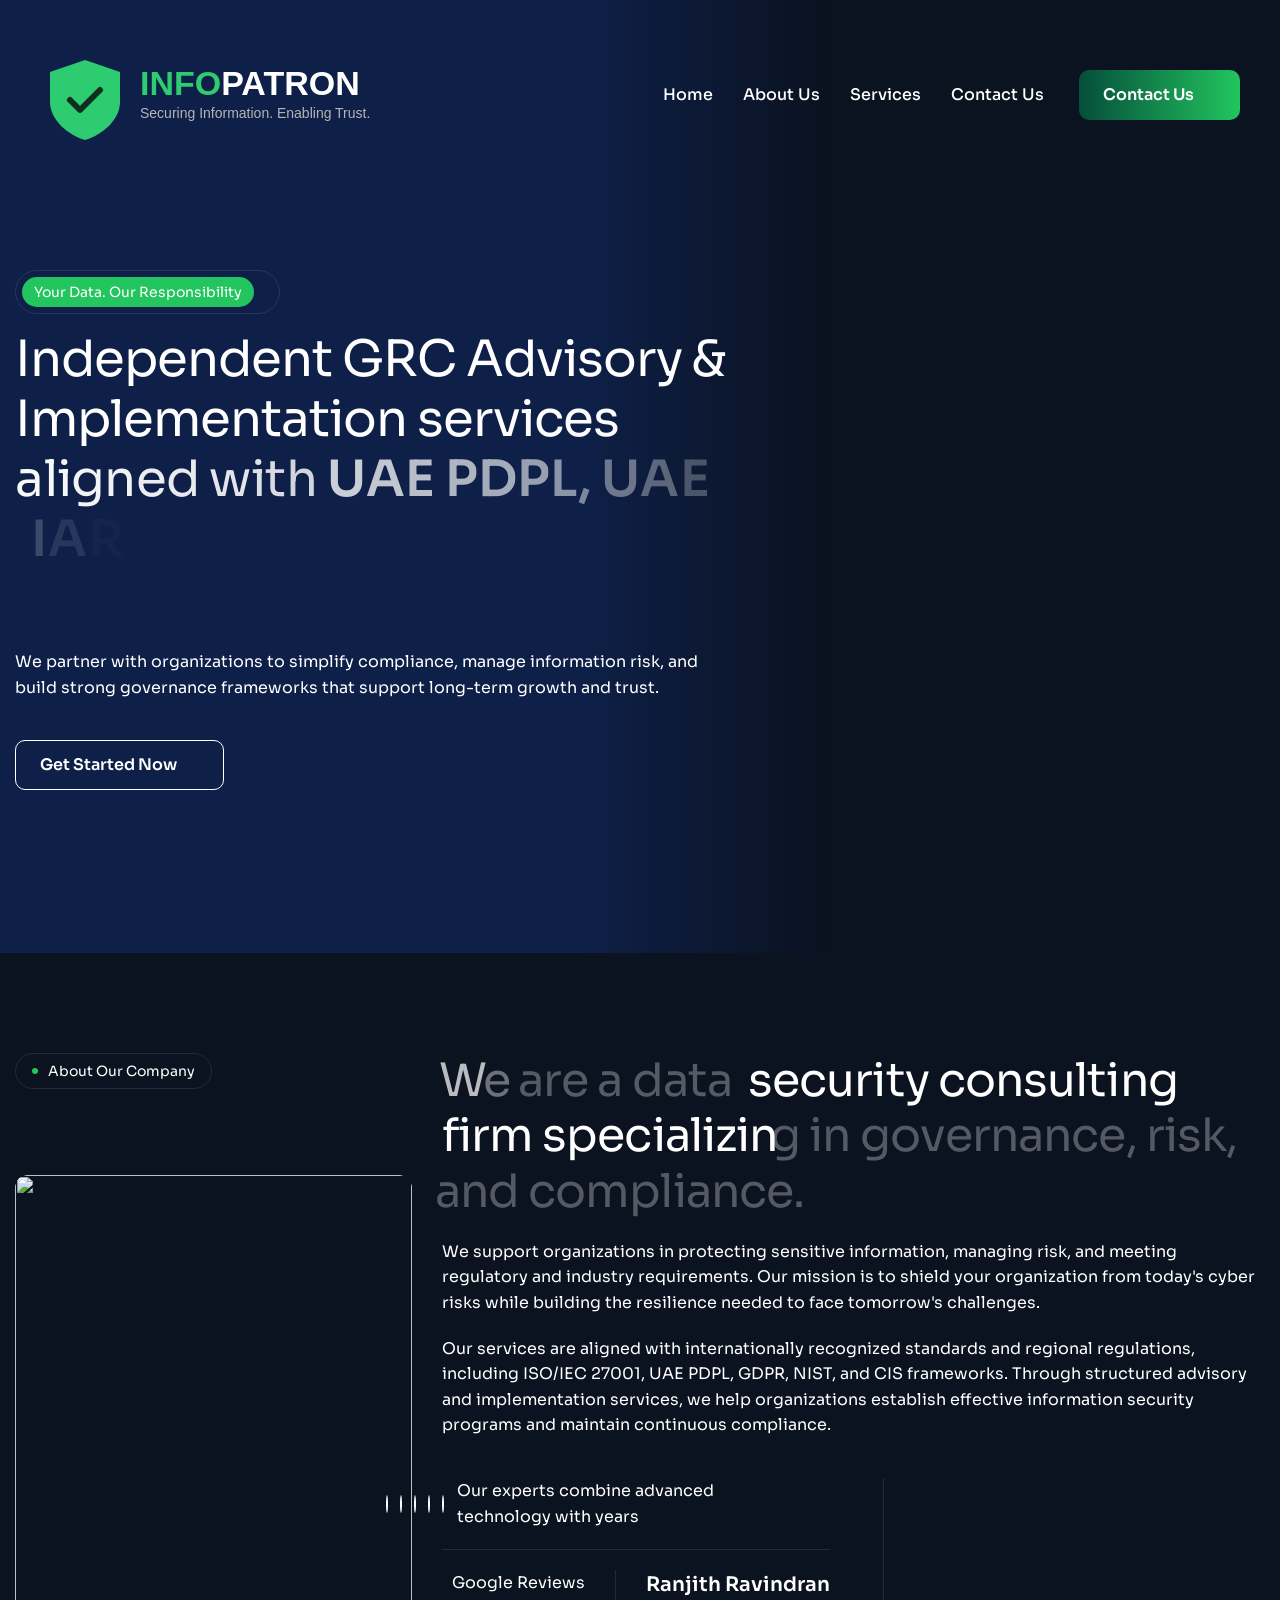
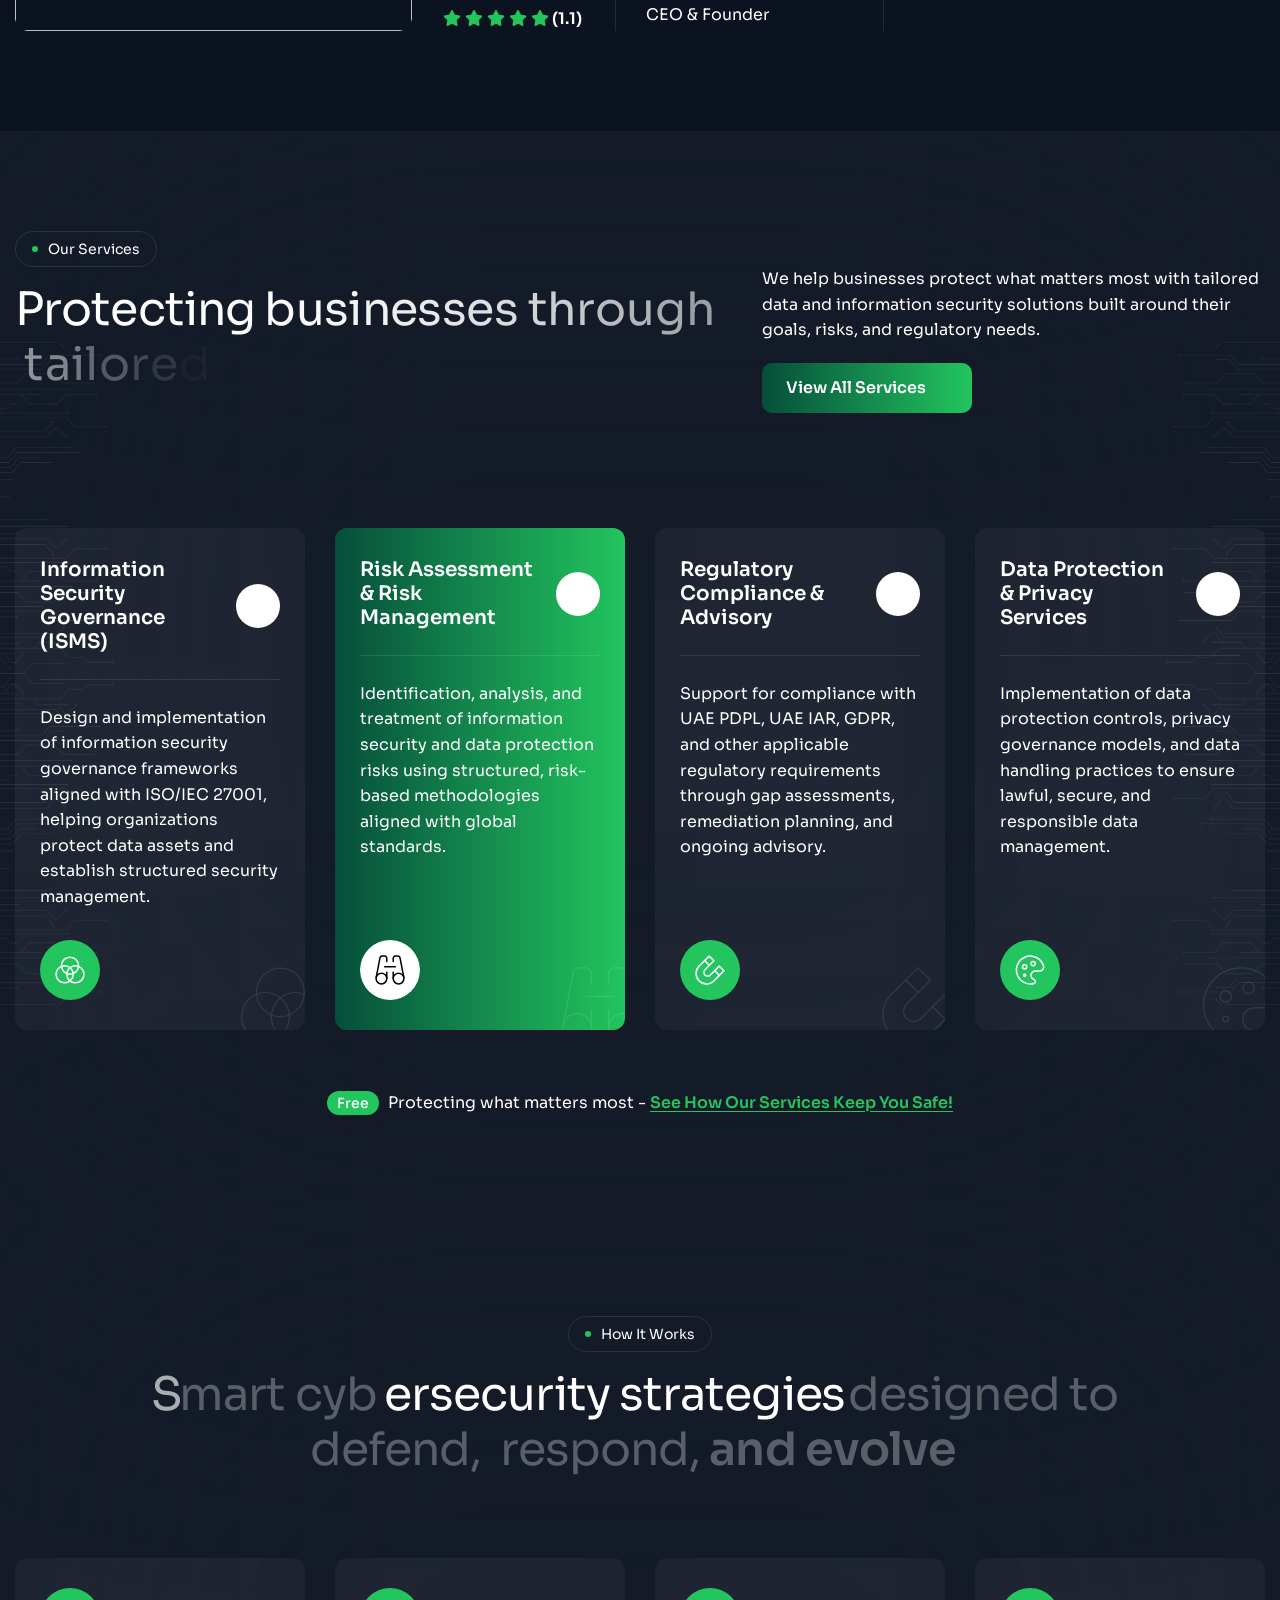
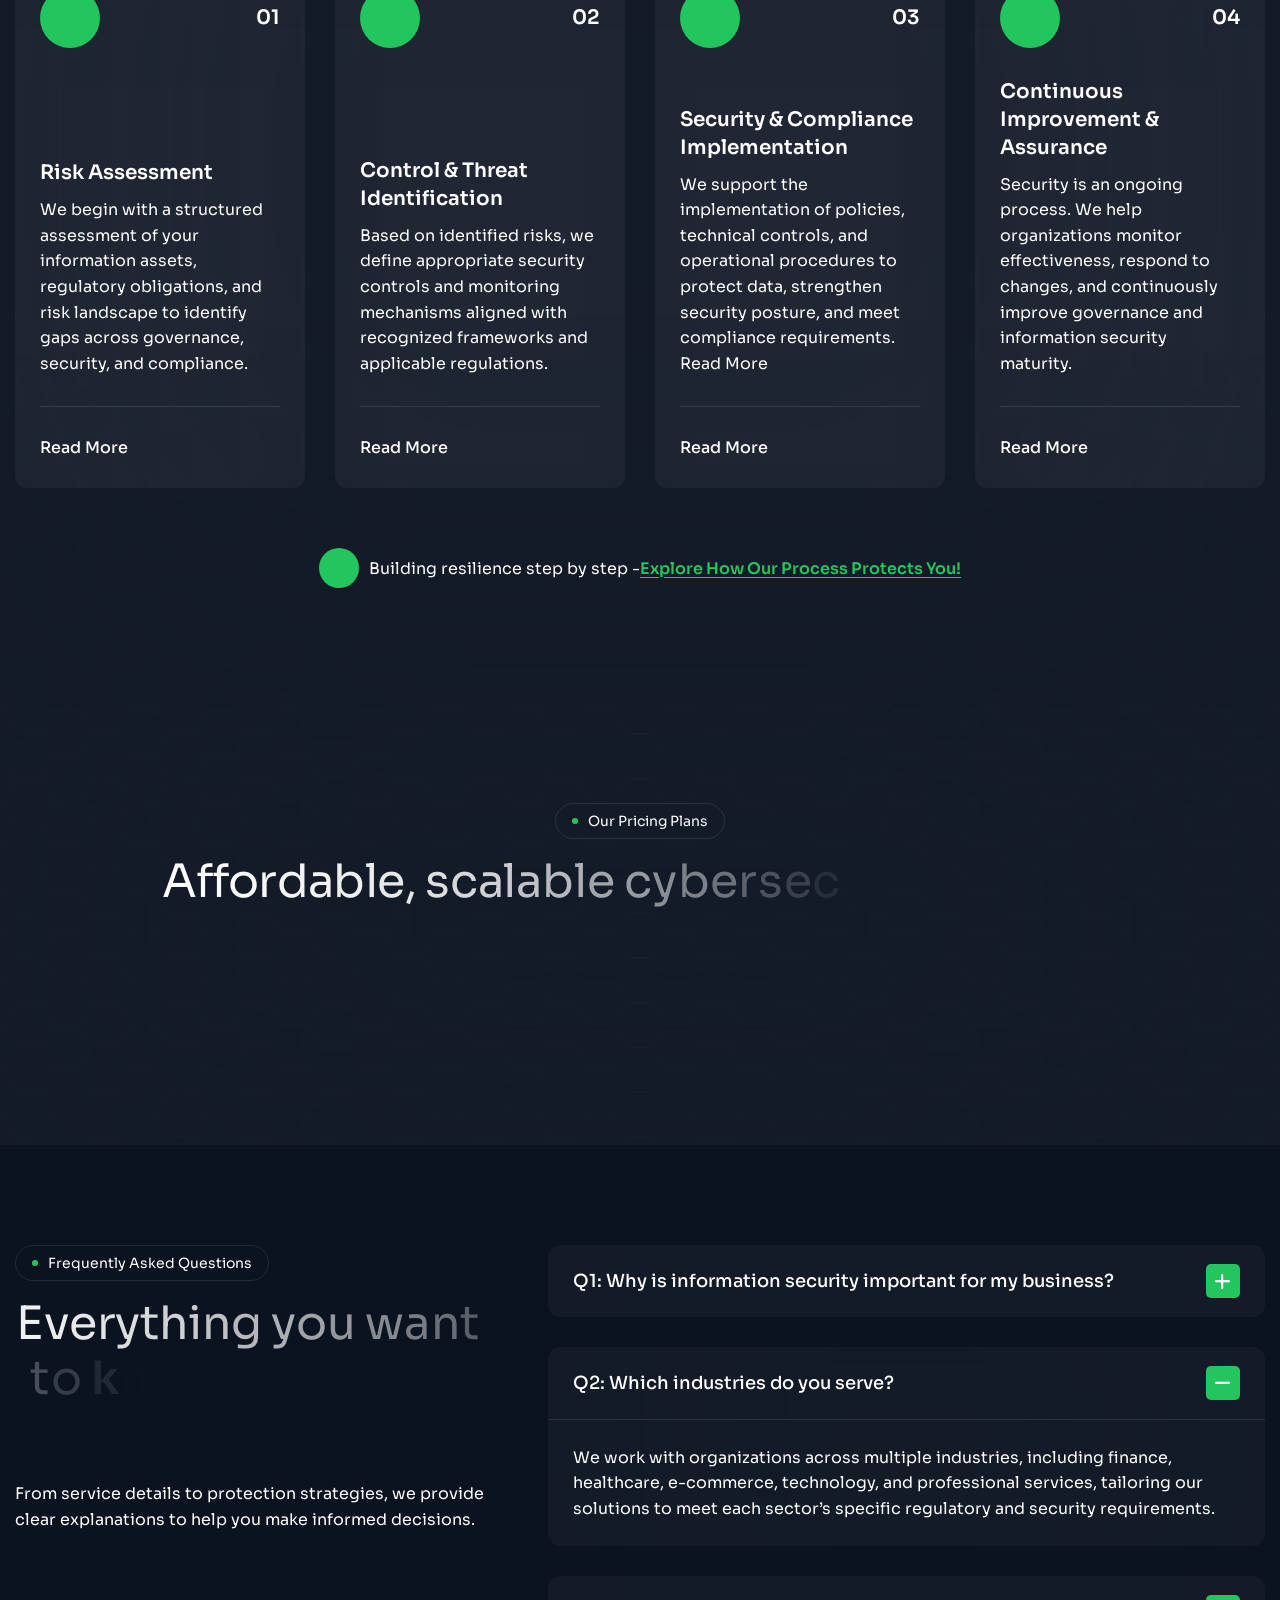
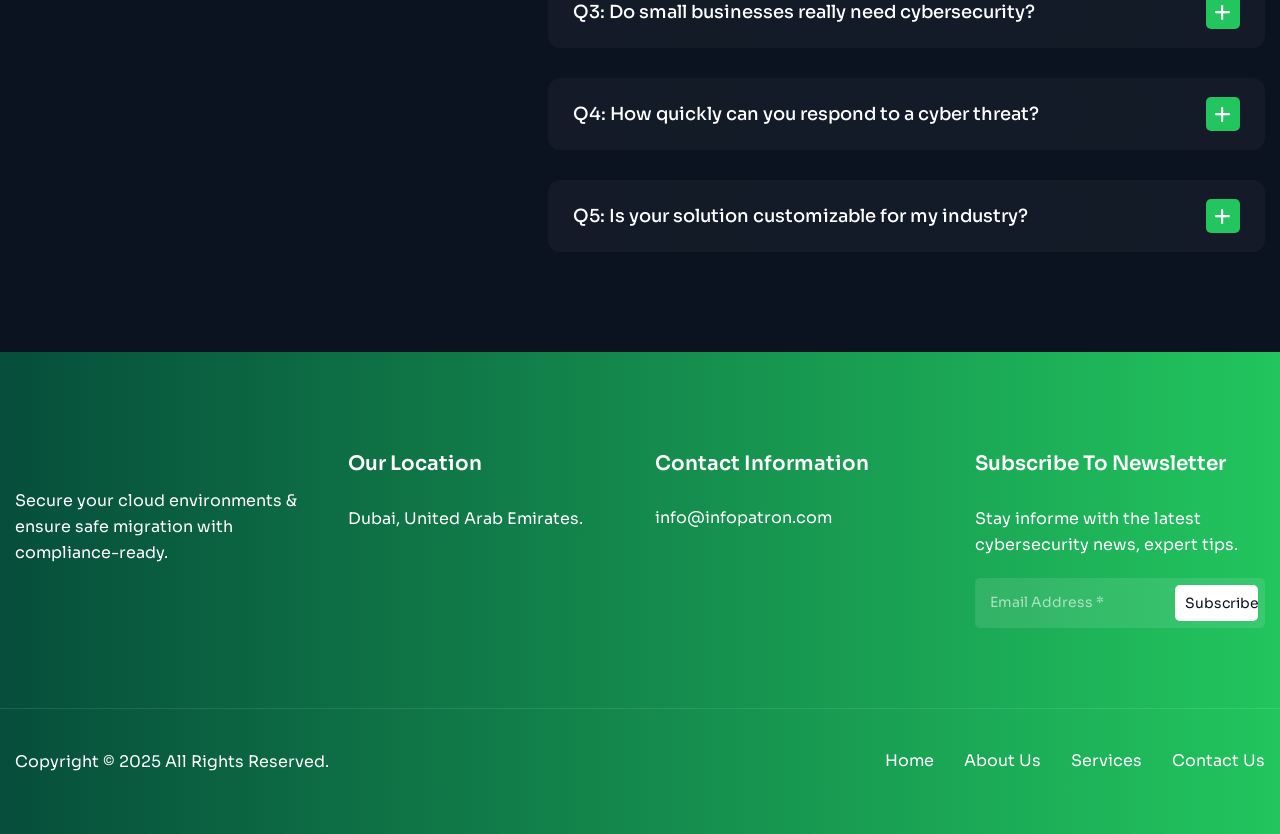
==== commit e1d4ce00: "up" ====
--- a/index.html
+++ b/index.html
@@ -50,7 +50,7 @@
 			<nav class="navbar navbar-expand-lg">
 				<div class="container-fluid">
 					<!-- Logo Start -->
-					<a class="navbar-brand" href="./">
+					<a class="navbar-brand" href="index.html">
 						<img src="images/logo.svg" alt="Logo">
 					</a>
 					<!-- Logo End -->
@@ -59,32 +59,14 @@
 					<div class="collapse navbar-collapse main-menu">
                         <div class="nav-menu-wrapper">
                             <ul class="navbar-nav mr-auto" id="menu">
-                                <li class="nav-item submenu"><a class="nav-link" href="./">Home</a>
-                                    <ul>
-                                        <li class="nav-item"><a class="nav-link" href="index.html">Home - Main</a></li>
-                                        <li class="nav-item"><a class="nav-link" href="index-image.html">Home - Image</a></li>
-                                        <li class="nav-item"><a class="nav-link" href="index-video.html">Home - Video</a></li>
-                                    </ul>
+                                <li ><a class="nav-link" href="index.html">Home</a>
+                                   
                                 </li>                                
                                 <li class="nav-item"><a class="nav-link" href="about.html">About Us</a>
                                 <li class="nav-item"><a class="nav-link" href="services.html">Services</a></li>
-                                <li class="nav-item"><a class="nav-link" href="blog.html">Blog</a></li>
-                                <li class="nav-item submenu"><a class="nav-link" href="#">Pages</a>
-                                    <ul>                                        
-                                        <li class="nav-item"><a class="nav-link" href="service-single.html">Service Details</a></li>
-                                        <li class="nav-item"><a class="nav-link" href="blog-single.html">Blog Details</a></li>
-                                        <li class="nav-item"><a class="nav-link" href="case-study.html">Case Study</a></li>
-                                        <li class="nav-item"><a class="nav-link" href="case-study-single.html">Case Study Details</a></li>
-                                        <li class="nav-item"><a class="nav-link" href="team.html">Our Team</a></li>
-                                        <li class="nav-item"><a class="nav-link" href="team-single.html">Team Details</a></li>
-                                        <li class="nav-item"><a class="nav-link" href="pricing.html">Pricing Plan</a></li>
-                                        <li class="nav-item"><a class="nav-link" href="testimonials.html">Testimonials</a></li>
-                                        <li class="nav-item"><a class="nav-link" href="image-gallery.html">Image Gallery</a></li>
-                                        <li class="nav-item"><a class="nav-link" href="video-gallery.html">Video Gallery</a></li>
-                                        <li class="nav-item"><a class="nav-link" href="faqs.html">FAQs</a></li>
-                                        <li class="nav-item"><a class="nav-link" href="404.html">404</a></li>
-                                    </ul>
-                                </li>
+                                
+                                  
+                             
                                 <li class="nav-item"><a class="nav-link" href="contact.html">Contact Us</a></li>
                             </ul>
                         </div>
@@ -128,9 +110,9 @@
                         <div class="hero-content">                            
                             <!-- Section Title Start -->
                             <div class="section-title">
-                                <h3 class="wow fadeInUp"><span>New!</span> Guardians of Your Digital World</h3>
-                                <h1 class="text-anime-style-2" data-cursor="-opaque">Powerful, scalable & intelligent security solutions that adapt <span>to new threats</span></h1>
-                                <p class="wow fadeInUp" data-wow-delay="0.2s">Our experts combine advanced technology with years of experience to deliver end-to-end protection, ensuring your business runs securely and without interruption.</p>
+                                <h3 class="wow fadeInUp"><span>Your Data. Our Responsibility </span></h3>
+                                <h1 class="text-anime-style-2" data-cursor="-opaque">Independent GRC Advisory & Implementation services aligned with <span> UAE PDPL, UAE IAR, GDPR, ISO/IEC 27001, NIST & CIS frameworks</span></h1>
+                                <p class="wow fadeInUp" data-wow-delay="0.2s">We partner with organizations to simplify compliance, manage information risk, and build strong governance frameworks that support long-term growth and trust.</p>
                             </div>
                             <!-- Section Title End -->
     
@@ -142,12 +124,7 @@
                                 <!-- Hero Button End -->
                                 
                                 <!-- Video Play Button Start -->
-                                <div class="video-play-button">
-                                    <a href="https://www.youtube.com/watch?v=Y-x0efG1seA" class="popup-video" data-cursor-text="Play">
-                                        <i class="fa-solid fa-play"></i>
-                                    </a>
-                                    <p>Watch Our Video</p>
-                                </div>
+                                
                                 <!-- Video Play Button End -->
                             </div>
                         </div>
@@ -161,41 +138,7 @@
     <!-- Hero Section End -->
     
     <!-- Scrolling Ticker Section Start -->
-    <div class="our-scrolling-ticker">
-        <!-- Scrolling Ticker Start -->
-        <div class="scrolling-ticker-box">
-            <div class="scrolling-content">
-                <span><img src="images/company-supports-logo-1.svg" alt=""></span>
-                <span><img src="images/company-supports-logo-2.svg" alt=""></span>
-                <span><img src="images/company-supports-logo-3.svg" alt=""></span>
-                <span><img src="images/company-supports-logo-4.svg" alt=""></span>
-                <span><img src="images/company-supports-logo-1.svg" alt=""></span>
-                <span><img src="images/company-supports-logo-2.svg" alt=""></span>
-                <span><img src="images/company-supports-logo-3.svg" alt=""></span>
-                <span><img src="images/company-supports-logo-4.svg" alt=""></span>
-                <span><img src="images/company-supports-logo-1.svg" alt=""></span>
-                <span><img src="images/company-supports-logo-2.svg" alt=""></span>
-                <span><img src="images/company-supports-logo-3.svg" alt=""></span>
-                <span><img src="images/company-supports-logo-4.svg" alt=""></span>
-            </div>
-
-            <div class="scrolling-content">
-                <span><img src="images/company-supports-logo-1.svg" alt=""></span>
-                <span><img src="images/company-supports-logo-2.svg" alt=""></span>
-                <span><img src="images/company-supports-logo-3.svg" alt=""></span>
-                <span><img src="images/company-supports-logo-4.svg" alt=""></span>
-                <span><img src="images/company-supports-logo-1.svg" alt=""></span>
-                <span><img src="images/company-supports-logo-2.svg" alt=""></span>
-                <span><img src="images/company-supports-logo-3.svg" alt=""></span>
-                <span><img src="images/company-supports-logo-4.svg" alt=""></span>
-                <span><img src="images/company-supports-logo-1.svg" alt=""></span>
-                <span><img src="images/company-supports-logo-2.svg" alt=""></span>
-                <span><img src="images/company-supports-logo-3.svg" alt=""></span>
-                <span><img src="images/company-supports-logo-4.svg" alt=""></span>
-            </div>
-        </div>
-        <!-- Scrolling Ticker End -->
-    </div>
+    
     <!-- Scrolling Ticker Section End -->
 
     <!-- About Us Section Start -->
@@ -227,9 +170,9 @@
                     <div class="about-us-content">
                         <!-- Section Title Start -->
                         <div class="section-title">
-                            <h2 class="text-effect" data-cursor="-opaque">Delivering end to end cybersecurity that not only protect against today's threats but also prepare businesses for the challenges of tomorrow</h2>
-                            <p class="wow fadeInUp">We go beyond traditional protection by offering proactive, adaptive, and scalable cybersecurity solutions. Our mission is to shield your organization from today's cyber risks while building the resilience needed to face tomorrow's challenges.</p>
-                            <p class="wow fadeInUp" data-wow-delay="0.2s">With expert guidance, advanced technology, and 24/7 monitoring, we ensure your business operates with confidence in an ever-changing digital world. We combine proactive defense, strategic planning, and real-time monitoring to ensure that your digital assets remain secure today and ready for the future.</p>
+                            <h2 class="text-effect" data-cursor="-opaque">We are a data security consulting firm specializing in governance, risk, and compliance. </h2>
+                            <p class="wow fadeInUp">We support organizations in protecting sensitive information, managing risk, and meeting regulatory and industry requirements. Our mission is to shield your organization from today's cyber risks while building the resilience needed to face tomorrow's challenges.</p>
+                            <p class="wow fadeInUp" data-wow-delay="0.2s">Our services are aligned with internationally recognized standards and regional regulations, including ISO/IEC 27001, UAE PDPL, GDPR, NIST, and CIS frameworks. Through structured advisory and implementation services, we help organizations establish effective information security programs and maintain continuous compliance.</p>
                         </div>
                         <!-- Section Title End -->
 
@@ -300,7 +243,7 @@
 
                                     <!-- About Author Content Start -->
                                     <div class="about-author-content">
-                                        <h3>Ronald Richards</h3>
+                                        <h3>Ranjith Ravindran</h3>
                                         <p>CEO & Founder</p>
                                     </div>
                                     <!-- About Author Content End -->
@@ -332,7 +275,7 @@
                     <!-- Section Title Start -->
                     <div class="section-title">
                         <h3 class="wow fadeInUp">Our services</h3>
-                        <h2 class="text-anime-style-2" data-cursor="-opaque">Protecting businesses with tailored cyber security <span>services that fit</span></h2>
+                        <h2 class="text-anime-style-2" data-cursor="-opaque">Protecting businesses through tailored  <span>information security and governance services.</span></h2>
                     </div>
                     <!-- Section Title End -->
                 </div>
@@ -342,7 +285,7 @@
                     <div class="section-content-btn">
                         <!-- Section Title Content Start -->
                         <div class="section-title-content wow fadeInUp" data-wow-delay="0.2s">
-                            <p class="wow fadeInUp" data-wow-delay="0.2s">We provide customized cybersecurity services designed to match your business needs, whether you're a startup or an enterprise.</p>
+                            <p class="wow fadeInUp" data-wow-delay="0.2s">We help businesses protect what matters most with tailored data and information security solutions built around their goals, risks, and regulatory needs.</p>
                         </div>
                         <!-- Section Title Content End -->
 
@@ -365,7 +308,7 @@
                             <!-- Service Item Header Start -->
                             <div class="service-item-header">
                                 <div class="service-item-title">
-                                    <h3><a href="service-single.html">Identity & Access Management</a></h3>
+                                    <h3><a href="service-single.html">Information Security Governance (ISMS)</a></h3>
                                 </div>
                                 <div class="service-item-btn">
                                     <a href="service-single.html"><img src="images/arrow-primary.svg" alt=""></a>
@@ -375,7 +318,7 @@
 
                             <!-- Service Item Content Start -->
                             <div class="service-item-content">
-                                <p>Control who has access to your systems with secure authentication & authorization.</p>
+                                <p>Design and implementation of information security governance frameworks aligned with ISO/IEC 27001, helping organizations protect data assets and establish structured security management.</p>
                             </div>
                             <!-- Service Item Content End -->
                         </div>
@@ -404,7 +347,7 @@
                             <!-- Service Item Header Start -->
                             <div class="service-item-header">
                                 <div class="service-item-title">
-                                    <h3><a href="service-single.html">Cloud Security and Solutions</a></h3>
+                                    <h3><a href="service-single.html">Risk Assessment & Risk Management</a></h3>
                                 </div>
                                 <div class="service-item-btn">
                                     <a href="service-single.html"><img src="images/arrow-primary.svg" alt=""></a>
@@ -414,7 +357,7 @@
 
                             <!-- Service Item Content Start -->
                             <div class="service-item-content">
-                                <p>Secure your cloud environments and ensure safe migration with compliance-ready solutions.</p>
+                                <p>Identification, analysis, and treatment of information security and data protection risks using structured, risk-based methodologies aligned with global standards.</p>
                             </div>
                             <!-- Service Item Content End -->
                         </div>
@@ -443,7 +386,7 @@
                             <!-- Service Item Header Start -->
                             <div class="service-item-header">
                                 <div class="service-item-title">
-                                    <h3><a href="service-single.html">Data Protection & Encryption</a></h3>
+                                    <h3><a href="service-single.html">Regulatory Compliance & Advisory</a></h3>
                                 </div>
                                 <div class="service-item-btn">
                                     <a href="service-single.html"><img src="images/arrow-primary.svg" alt=""></a>
@@ -453,7 +396,7 @@
 
                             <!-- Service Item Content Start -->
                             <div class="service-item-content">
-                                <p>Keep sensitive information safe with advanced encryption and secure storage solutions.</p>
+                                <p>Support for compliance with UAE PDPL, UAE IAR, GDPR, and other applicable regulatory requirements through gap assessments, remediation planning, and ongoing advisory.</p>
                             </div>
                             <!-- Service Item Content End -->
                         </div>
@@ -482,7 +425,7 @@
                             <!-- Service Item Header Start -->
                             <div class="service-item-header">
                                 <div class="service-item-title">
-                                    <h3><a href="service-single.html">Endpoint Security Management</a></h3>
+                                    <h3><a href="service-single.html">Data Protection & Privacy Services</a></h3>
                                 </div>
                                 <div class="service-item-btn">
                                     <a href="service-single.html"><img src="images/arrow-primary.svg" alt=""></a>
@@ -492,7 +435,7 @@
 
                             <!-- Service Item Content Start -->
                             <div class="service-item-content">
-                                <p>Protect laptops, mobiles, and IoT devices with advanced endpoint defense solutions.</p>
+                                <p>Implementation of data protection controls, privacy governance models, and data handling practices to ensure lawful, secure, and responsible data management.</p>
                             </div>
                             <!-- Service Item Content End -->
                         </div>
@@ -525,138 +468,6 @@
     </div>
     <!-- Our Services Section End -->
 
-    <!-- Why Choose Us Section Start -->
-    <div class="why-choose-us">
-        <div class="container">
-            <div class="row align-items-center">
-                <div class="col-xl-6">
-                    <!-- Why Choose Content Start -->
-                    <div class="why-choose-content">
-                        <!-- Section Title Start -->
-                        <div class="section-title">
-                            <h3 class="wow fadeInUp">Why Choose Us</h3>
-                            <h2 class="text-anime-style-2" data-cursor="-opaque">Future ready cybersecurity that <span>goes beyond defense</span></h2>
-                            <p class="wow fadeInUp" data-wow-delay="0.2s">We don't just stop attacks—we prepare your business to withstand them. By combining proactive defense, real-time intelligence, and long-term strategies.</p>
-                        </div>
-                        <!-- Section Title End -->
-
-                        <!-- Why Choose Body Start -->
-                        <div class="why-choose-body wow fadeInUp" data-wow-delay="0.4s">
-                            <!-- Why Choose Counter Content Start -->
-                            <div class="why-choose-counter-content">
-                                <!-- Why Choose Counter Start -->
-                                <div class="why-choose-counter">
-                                    <div class="circle" data-value="0.95">
-                                        <div class="progress_value"><span class="pro_data"></span><span>%</span></div>
-                                    </div>
-                                </div>
-                                <!-- Why Choose Counter End -->
-
-                                <!-- Why Choose Counter Info Start -->
-                                <div class="why-choose-counter-info">
-                                    <p>“Cybersecurity is not just about protecting systems, it's about protecting trust.”</p>
-                                </div>
-                                <!-- Why Choose Counter Info End -->
-                            </div>
-                            <!-- Why Choose Counter Content End -->
-
-                            <!-- Why Choose Counter List Start -->
-                            <div class="why-choose-counter-list">
-                                <ul>
-                                    <li>Future-Ready Security</li>
-                                    <li>24/7 Support</li>
-                                    <li>Advance data protection</li>
-                                </ul>
-                            </div>
-                            <!-- Why Choose Counter List End -->
-                        </div>
-                        <!-- Why Choose Body End -->
-
-                        <!-- Why Choose Item List Start -->
-                        <div class="why-choose-item-list wow fadeInUp" data-wow-delay="0.6s">
-                            <!-- Why Choose Item Start -->
-                            <div class="why-choose-item">
-                                <div class="icon-box">
-                                    <img src="images/icon-why-choose-1.svg" alt="">
-                                </div>
-                                <div class="why-choose-item-content">
-                                    <h3>Proactive Threat Detection</h3>
-                                    <p>We don't just wait for threats to strike - our advanced monitoring tools identify.</p>
-                                </div>
-                            </div>
-                            <!-- Why Choose Item End -->
-
-                            <!-- Why Choose Item Start -->
-                            <div class="why-choose-item">
-                                <div class="icon-box">
-                                    <img src="images/icon-why-choose-2.svg" alt="">
-                                </div>
-                                <div class="why-choose-item-content">
-                                    <h3>Tailored Security Solutions</h3>
-                                    <p>We design customized cybersecurity strategy that align with your industry.</p>
-                                </div>
-                            </div>
-                            <!-- Why Choose Item End -->
-                        </div>
-                        <!-- Why Choose Item List End -->
-
-                        <!-- Why Choose Button Start -->
-                        <div class="why-choose-btn wow fadeInUp" data-wow-delay="0.8s">
-                            <a href="contact.html" class="btn-default">Learn more</a>
-                        </div>
-                        <!-- Why Choose Button End -->
-                    </div>
-                    <!-- Why Choose Content End -->
-                </div>
-
-                <div class="col-xl-6">
-                    <!-- Why Choose Image Box Start -->
-                    <div class="why-choose-image-box wow fadeInUp" data-wow-delay="0.2s">
-                        <!-- Why Choose Image Box 1 Start -->
-                        <div class="why-choose-img-box-1">
-                            <!-- Why Choose Image Start -->
-                            <div class="why-choose-image image-1">
-                                <figure class="image-anime reveal">
-                                    <img src="images/why-choose-image-1.jpg" alt="">
-                                </figure>
-                            </div>
-                            <!-- Why Choose Image End -->
-
-                            <!-- Year Experience Box Start -->
-                            <div class="year-experience-box">
-                                <h2><span class="counter">25</span>+</h2>
-                                <p>Years Of Experience</p>
-                            </div>
-                            <!-- Year Experience Box End -->
-                        </div>
-                        <!-- Why Choose Image Box 1 End -->
-
-                        <!-- Why Choose Image Box 2 Start -->
-                        <div class="why-choose-img-box-2">
-                            <!-- Why Choose Image Start -->
-                            <div class="why-choose-image image-2">
-                                <figure class="image-anime reveal">
-                                    <img src="images/why-choose-image-2.jpg" alt="">
-                                </figure>
-                            </div>
-                            <!-- Why Choose Image End -->
-
-                            <!-- Why Choose Image Start -->
-                            <div class="why-choose-image image-3">
-                                <figure class="image-anime reveal">
-                                    <img src="images/why-choose-image-3.jpg" alt="">
-                                </figure>
-                            </div>
-                            <!-- Why Choose Image End -->
-                        </div>
-                        <!-- Why Choose Image Box 1 End -->
-                    </div>
-                    <!-- Why Choose Image Box End -->
-                </div>
-            </div>
-        </div>
-    </div>
-    <!-- Why Choose Us Section End -->
 
     <!-- How It Work Section Start -->
     <div class="how-it-work">
@@ -672,7 +483,7 @@
                 </div>
             </div>
 
-            <div class="row">
+             <div class="row">
                 <div class="col-xl-3 col-lg-6 col-md-6">
                     <!-- How Work Item Start -->
                     <div class="how-work-item wow fadeInUp">
@@ -691,7 +502,7 @@
                         <div class="how-work-item-body">
                             <div class="how-work-item-content">
                                 <h3>Risk Assessment</h3>
-                                <p>We start with a full evaluation of your IT infrastructure.</p>
+                                <p>We begin with a structured assessment of your information assets, regulatory obligations, and risk landscape to identify gaps across governance, security, and compliance.</p>
                             </div>                            
                             <div class="how-work-btn">
                                 <a href="contact.html" class="readmore-btn">Read More</a>
@@ -719,8 +530,8 @@
                         <!-- How Work Item Body Start -->
                         <div class="how-work-item-body">
                             <div class="how-work-item-content">
-                                <h3>Threat Detection</h3>
-                                <p>Self-learning algorithms for continuous improvement</p>
+                                <h3>Control & Threat Identification</h3>
+                                <p>Based on identified risks, we define appropriate security controls and monitoring mechanisms aligned with recognized frameworks and applicable regulations.</p>
                             </div>                            
                             <div class="how-work-btn">
                                 <a href="contact.html" class="readmore-btn">Read More</a>
@@ -748,8 +559,10 @@
                         <!-- How Work Item Body Start -->
                         <div class="how-work-item-body">
                             <div class="how-work-item-content">
-                                <h3>Protection Deployment</h3>
-                                <p>We implement advanced defense measures-firewalls, encryption.</p>
+                                <h3>Security & Compliance Implementation</h3>
+                                <p>We support the implementation of policies, technical controls, and operational procedures to protect data, strengthen security posture, and meet compliance requirements.
+
+Read More</p>
                             </div>                            
                             <div class="how-work-btn">
                                 <a href="contact.html" class="readmore-btn">Read More</a>
@@ -777,8 +590,8 @@
                         <!-- How Work Item Body Start -->
                         <div class="how-work-item-body">
                             <div class="how-work-item-content">
-                                <h3>Security Evolution</h3>
-                                <p>We continually refine, update & strengthen your defenses.</p>
+                                <h3>Continuous Improvement & Assurance</h3>
+                                <p>Security is an ongoing process. We help organizations monitor effectiveness, respond to changes, and continuously improve governance and information security maturity.</p>
                             </div>                            
                             <div class="how-work-btn">
                                 <a href="contact.html" class="readmore-btn">Read More</a>
@@ -796,14 +609,8 @@
                     <div class="section-footer-text section-footer-contact wow fadeInUp" data-wow-delay="0.8s">
                         <p><span><img src="images/icon-phone-white.svg" alt=""></span> Building resilience step by step - <a href="contact.html">Explore how our process protects you!</a></p>
                         <ul>
-                            <li>4.9/5</li>
-                            <li><i class="fa-solid fa-star"></i>
-                                <i class="fa-solid fa-star"></i>
-                                <i class="fa-solid fa-star"></i>
-                                <i class="fa-solid fa-star"></i>
-                                <i class="fa-solid fa-star"></i>
-                            </li>
-                            <li>Over 5000 Reviews</li>
+                           
+                            
                         </ul>
                     </div>
                     <!-- Section Footer Text End -->
@@ -813,382 +620,8 @@
     </div>
     <!-- How It Work Section Start -->
 
-    <!-- Our Case Studies Section Start -->
-    <div class="our-case-study">
-        <div class="container">
-            <div class="row section-row align-items-center">
-                <div class="col-xl-7">
-                    <!-- Section Title Start -->
-                    <div class="section-title">
-                        <h3 class="wow fadeInUp">Our Case Studies</h3>
-                        <h2 class="text-anime-style-2" data-cursor="-opaque">Real world examples of cybersecurity that builds <span>trust and resilience</span></h2>
-                    </div>
-                    <!-- Section Title End -->
-                </div>
-
-                <div class="col-xl-5">
-                    <!-- Section Content Btn Start -->
-                    <div class="section-content-btn">
-                        <!-- Section Title Content Start -->
-                        <div class="section-title-content wow fadeInUp" data-wow-delay="0.2s">
-                            <p>See how our tailored approach to cybersecurity transforms challenges into opportunities, helping businesses protect what matters most.</p>
-                        </div>
-                        <!-- Section Title Content End -->
-                        
-                        <!-- Section Button Start -->
-                        <div class="section-btn wow fadeInUp" data-wow-delay="0.4s">
-                            <a href="case-study.html" class="btn-default">View All Studies</a>
-                        </div>
-                        <!-- Section Button End -->
-                    </div>
-                    <!-- Section Content Btn End -->
-                </div>
-            </div>
-
-            <div class="row">
-                <div class="col-xl-3 col-md-6">
-                    <!-- Case Study Item Start -->
-                    <div class="case-study-item wow fadeInUp">
-                        <!-- Case Study Image Start -->
-                        <div class="case-study-image">
-                            <a href="case-study-single.html" data-cursor-text="View">
-                                <figure>
-                                    <img src="images/case-study-image-1.jpg" alt="">
-                                </figure>
-                            </a>
-                        </div>
-                        <!-- Case Study Image End -->
-
-                        <!-- Case Study Item Button Start -->
-                        <div class="case-study-item-btn">
-                            <a href="case-study-single.html">
-                                <img src="images/arrow-white.svg" alt="">
-                            </a>
-                        </div>
-                        <!-- Case Study Item Button End -->
-
-                        <!-- Case Study Iten Content Start -->
-                        <div class="case-study-item-content">
-                            <h3><a href="case-study-single.html">E-Commerce Fraud</a></h3>
-                            <ul>
-                                <li><a href="#">Finance</a></li>
-                                <li><a href="#">DataSecurity</a></li>
-                            </ul>
-                        </div>
-                        <!-- Case Study Item Content End -->
-                    </div>
-                    <!-- Case Study Item End -->
-                </div>
-
-                <div class="col-xl-3 col-md-6">
-                    <!-- Case Study Item Start -->
-                    <div class="case-study-item wow fadeInUp" data-wow-delay="0.2s">
-                        <!-- Case Study Image Start -->
-                        <div class="case-study-image">
-                            <a href="case-study-single.html" data-cursor-text="View">
-                                <figure>
-                                    <img src="images/case-study-image-2.jpg" alt="">
-                                </figure>
-                            </a>
-                        </div>
-                        <!-- Case Study Image End -->
-
-                        <!-- Case Study Item Button Start -->
-                        <div class="case-study-item-btn">
-                            <a href="case-study-single.html">
-                                <img src="images/arrow-white.svg" alt="">
-                            </a>
-                        </div>
-                        <!-- Case Study Item Button End -->
-                        
-                        <!-- Case Study Iten Content Start -->
-                        <div class="case-study-item-content">
-                            <h3><a href="case-study-single.html">Banking Security</a></h3>
-                            <ul>
-                                <li><a href="#">Firewall</a></li>
-                                <li><a href="#">ECommerce</a></li>
-                            </ul>
-                        </div>
-                        <!-- Case Study Item Content End -->
-                    </div>
-                    <!-- Case Study Item End -->
-                </div>
-
-                <div class="col-xl-3 col-md-6">
-                    <!-- Case Study Item Start -->
-                    <div class="case-study-item wow fadeInUp" data-wow-delay="0.4s">
-                        <!-- Case Study Image Start -->
-                        <div class="case-study-image">
-                            <a href="case-study-single.html" data-cursor-text="View">
-                                <figure>
-                                    <img src="images/case-study-image-3.jpg" alt="">
-                                </figure>
-                            </a>
-                        </div>
-                        <!-- Case Study Image End -->
-
-                        <!-- Case Study Item Button Start -->
-                        <div class="case-study-item-btn">
-                            <a href="case-study-single.html">
-                                <img src="images/arrow-white.svg" alt="">
-                            </a>
-                        </div>
-                        <!-- Case Study Item Button End -->
-
-                        <!-- Case Study Iten Content Start -->
-                        <div class="case-study-item-content">
-                            <h3><a href="case-study-single.html">Healthcare Compliance</a></h3>
-                            <ul>
-                                <li><a href="#">Health</a></li>
-                                <li><a href="#">DataPrivacy</a></li>
-                            </ul>
-                        </div>
-                        <!-- Case Study Item Content End -->
-                    </div>
-                    <!-- Case Study Item End -->
-                </div>
-
-                <div class="col-xl-3 col-md-6">
-                    <!-- Case Study Item Start -->
-                    <div class="case-study-item wow fadeInUp" data-wow-delay="0.6s">
-                        <!-- Case Study Image Start -->
-                        <div class="case-study-image">
-                            <a href="case-study-single.html" data-cursor-text="View">
-                                <figure>
-                                    <img src="images/case-study-image-4.jpg" alt="">
-                                </figure>
-                            </a>
-                        </div>
-                        <!-- Case Study Image End -->
-
-                        <!-- Case Study Item Button Start -->
-                        <div class="case-study-item-btn">
-                            <a href="case-study-single.html">
-                                <img src="images/arrow-white.svg" alt="">
-                            </a>
-                        </div>
-                        <!-- Case Study Item Button End -->
-
-                        <!-- Case Study Iten Content Start -->
-                        <div class="case-study-item-content">
-                            <h3><a href="case-study-single.html">Startup Protection</a></h3>
-                            <ul>
-                                <li><a href="#">Startup</a></li>
-                                <li><a href="#">Security</a></li>
-                            </ul>
-                        </div>
-                        <!-- Case Study Item Content End -->
-                    </div>
-                    <!-- Case Study Item End -->
-                </div>
-            </div>
-
-            <div class="row">
-                <!-- Section Footer Text Start -->
-                <div class="section-footer-text wow fadeInUp" data-wow-delay="0.8s">
-                    <p><span>Free</span>Protecting what matters most - <a href="contact.html">See how our services keep you safe!</a></p>
-                </div>
-                <!-- Section Footer Text End -->
-            </div>
-        </div>
-    </div>
-    <!-- Our Case Studies Section End -->
-
-    <!-- Intro Video Section Start -->
-    <div class="intro-video dark-section parallaxie">
-        <div class="container">
-            <div class="row">
-                <div class="col-lg-12">
-                    <!-- Intro Video Box Start -->
-                    <div class="intro-video-box">
-                        <!-- Our Video Circle Start -->
-                        <div class="our-video-circle">
-                            <a href="https://www.youtube.com/watch?v=Y-x0efG1seA" class="popup-video" data-cursor-text="Play">
-                                <img src="images/our-video-circle.svg" alt="">
-                            </a> 
-                        </div>     
-                        <!-- Our Video Circle End -->
-
-                        <!-- Section Title Start -->
-                        <div class="section-title section-title-center">
-                            <h2 class="text-anime-style-2" data-cursor="-opaque">A journey built on trust, innovation, and <span>unwavering security</span></h2>
-                        </div>
-                        <!-- Section Title End -->
-
-                        <!-- Intro Video List Start -->
-                        <div class="intro-video-list wow fadeInUp" data-wow-delay="0.2s">
-                            <ul>
-                                <li>From a Bold Vision to a Trusted Reality</li>
-                                <li>Evolving With the Digital Landscape</li>
-                                <li>Built on Trust, Innovation and Partnership</li>
-                            </ul>
-                        </div>
-                        <!-- Intro Video List End -->
-                    </div>
-                    <!-- Intro Video Box End -->
-                </div>
-            </div>
-        </div>
-    </div>
-    <!-- Intro Video Section End -->
-
-    <!-- Our Features Section Start -->
-    <div class="our-features">
-        <div class="container">
-            <div class="row section-row">
-                <div class="col-lg-12">
-                    <!-- Section Title Start -->
-                    <div class="section-title section-title-center">
-                        <h3 class="wow fadeInUp">Our features</h3>
-                        <h2 class="text-anime-style-2" data-cursor="-opaque">Smart, scalable, and reliable cybersecurity tools designed <span>for modern businesses</span></h2>
-                    </div>
-                    <!-- Section Title End -->
-                </div>
-            </div>
-
-            <div class="row">
-                <div class="col-lg-12">
-                    <!-- Feature Item Box Start -->
-                    <div class="feature-item-box">
-                        <!-- Feature Item Start -->
-                        <div class="feature-item box-1 wow fadeInUp">
-                            <div class="feature-image">
-                                <figure>
-                                    <img src="images/feature-image-1.png" alt="">
-                                </figure>
-                            </div>
-                            <div class="feature-item-content">
-                                <h3>Advanced Threat Detection</h3>
-                                <p>Secure your cloud environments and ensure safe migration with compliance ready. Secure your cloud environments.</p>
-                            </div>
-                        </div>
-                        <!-- Feature Item End -->
-
-                        <!-- Feature Item Start -->
-                        <div class="feature-item box-2 wow fadeInUp" data-wow-delay="0.2s">
-                            <!-- Scrolling Ticker Box Start -->
-                            <div class="scrolling-ticker feature-scrolling-ticker">
-                                <div class="scrolling-ticker-box">
-                                    <div class="scrolling-content">
-                                        <span><img src="images/icon-feature-ticker.svg" alt="">Risk Management</span>
-                                        <span><img src="images/icon-feature-ticker.svg" alt="">Next-Gen Security</span>
-                                        <span><img src="images/icon-feature-ticker.svg" alt="">Network Protection</span>
-                                        <span><img src="images/icon-feature-ticker.svg" alt="">Data Protection</span>
-                                        <span><img src="images/icon-feature-ticker.svg" alt="">Cyber Defense</span>
-                                        <span><img src="images/icon-feature-ticker.svg" alt="">Risk Management</span>
-                                        <span><img src="images/icon-feature-ticker.svg" alt="">Next-Gen Security</span>
-                                        <span><img src="images/icon-feature-ticker.svg" alt="">Network Protection</span>
-                                        <span><img src="images/icon-feature-ticker.svg" alt="">Data Protection</span>
-                                        <span><img src="images/icon-feature-ticker.svg" alt="">Cyber Defense</span>
-                                    </div>
-                                    
-                                    <div class="scrolling-content">
-                                        <span><img src="images/icon-feature-ticker.svg" alt="">Risk Management</span>
-                                        <span><img src="images/icon-feature-ticker.svg" alt="">Next-Gen Security</span>
-                                        <span><img src="images/icon-feature-ticker.svg" alt="">Network Protection</span>
-                                        <span><img src="images/icon-feature-ticker.svg" alt="">Data Protection</span>
-                                        <span><img src="images/icon-feature-ticker.svg" alt="">Cyber Defense</span>
-                                        <span><img src="images/icon-feature-ticker.svg" alt="">Risk Management</span>
-                                        <span><img src="images/icon-feature-ticker.svg" alt="">Next-Gen Security</span>
-                                        <span><img src="images/icon-feature-ticker.svg" alt="">Network Protection</span>
-                                        <span><img src="images/icon-feature-ticker.svg" alt="">Data Protection</span>
-                                        <span><img src="images/icon-feature-ticker.svg" alt="">Cyber Defense</span>
-                                    </div>
-                                </div>
-                                
-                                <div class="scrolling-ticker-box scroll-reverse">
-                                    <div class="scrolling-content">
-                                        <span><img src="images/icon-feature-ticker.svg" alt="">Risk Management</span>
-                                        <span><img src="images/icon-feature-ticker.svg" alt="">Next-Gen Security</span>
-                                        <span><img src="images/icon-feature-ticker.svg" alt="">Network Protection</span>
-                                        <span><img src="images/icon-feature-ticker.svg" alt="">Data Protection</span>
-                                        <span><img src="images/icon-feature-ticker.svg" alt="">Cyber Defense</span>
-                                        <span><img src="images/icon-feature-ticker.svg" alt="">Risk Management</span>
-                                        <span><img src="images/icon-feature-ticker.svg" alt="">Next-Gen Security</span>
-                                        <span><img src="images/icon-feature-ticker.svg" alt="">Network Protection</span>
-                                        <span><img src="images/icon-feature-ticker.svg" alt="">Data Protection</span>
-                                        <span><img src="images/icon-feature-ticker.svg" alt="">Cyber Defense</span>
-                                    </div>
-                                    
-                                    <div class="scrolling-content">
-                                        <span><img src="images/icon-feature-ticker.svg" alt="">Risk Management</span>
-                                        <span><img src="images/icon-feature-ticker.svg" alt="">Next-Gen Security</span>
-                                        <span><img src="images/icon-feature-ticker.svg" alt="">Network Protection</span>
-                                        <span><img src="images/icon-feature-ticker.svg" alt="">Data Protection</span>
-                                        <span><img src="images/icon-feature-ticker.svg" alt="">Cyber Defense</span>
-                                        <span><img src="images/icon-feature-ticker.svg" alt="">Risk Management</span>
-                                        <span><img src="images/icon-feature-ticker.svg" alt="">Next-Gen Security</span>
-                                        <span><img src="images/icon-feature-ticker.svg" alt="">Network Protection</span>
-                                        <span><img src="images/icon-feature-ticker.svg" alt="">Data Protection</span>
-                                        <span><img src="images/icon-feature-ticker.svg" alt="">Cyber Defense</span>
-                                    </div>
-                                </div>
-                            </div>
-                            <!-- Scrolling Ticker Box End -->
-                            
-                            <div class="feature-item-content">
-                                <h3>Multi-Layer Firewall Protection</h3>
-                                <p>Secure your cloud environments and ensure safe migration with compliance-ready. Secure your cloud environments and ensure safe migration.</p>
-                            </div>
-                        </div>
-                        <!-- Feature Item End -->
-
-                        <!-- Feature Item Start -->
-                        <div class="feature-item box-3 wow fadeInUp" data-wow-delay="0.4s">
-                            <div class="feature-image">
-                                <figure>
-                                    <img src="images/feature-image-2.png" alt="">
-                                </figure>
-                            </div>
-                            <div class="feature-item-content">
-                                <h3>Data Encryption & Privacy</h3>
-                                <p>Secure your cloud environments and ensure safe migration with compliance-ready.</p>
-                            </div>
-                        </div>
-                        <!-- Feature Item End -->
-
-                        <!-- Feature Item Start -->
-                        <div class="feature-item box-4 wow fadeInUp" data-wow-delay="0.6s">
-                            <div class="feature-image">
-                                <figure>
-                                    <img src="images/feature-image-3.png" alt="">
-                                </figure>
-                            </div>
-                            <div class="feature-item-content">
-                                <h3>Incident Response & Recovery</h3>
-                                <p>Secure your cloud environments and ensure safe migration with compliance-ready.</p>
-                            </div>
-                        </div>
-                        <!-- Feature Item End -->
-
-                        <!-- Feature Item Start -->
-                        <div class="feature-item box-5 wow fadeInUp" data-wow-delay="0.8s">
-                            <div class="feature-image">
-                                <figure>
-                                    <img src="images/feature-image-4.png" alt="">
-                                </figure>
-                            </div>
-                            <div class="feature-item-content">
-                                <h3>24/7 Network Monitoring</h3>
-                                <p>Secure your cloud environments and ensure safe migration with compliance-ready.</p>
-                            </div>
-                        </div>
-                        <!-- Feature Item End -->
-                    </div>
-                    <!-- Feature Item Box End -->
-                </div>
-
-                <div class="col-lg-12">
-                    <!-- Section Footer Text Start -->
-                    <div class="section-footer-text wow fadeInUp" data-wow-delay="0.8s">
-                        <p><span>Free</span>Protecting what matters most - <a href="contact.html">See how our services keep you safe!</a></p>
-                    </div>
-                    <!-- Section Footer Text End -->
-                </div>
-            </div>
-        </div>
-    </div>
-    <!-- Our Features Section End -->
+   
+
 
     <!-- Our Pricing Section Start -->
     <div class="our-pricing dark-section">
@@ -1204,295 +637,12 @@
                 </div>
             </div>
 
-            <div class="row">
-                <div class="col-lg-12">
-                    <!-- Our Pricing Box Start -->
-                    <div class="our-pricing-box" data-wow-delay="0.2s">
-                        <div class="our-pricing-swich form-check form-switch">
-                            <label class="form-check-label" for="planToggle" id="toggleLabelMonthly">Monthly</label>
-                            <span><input class="form-check-input" type="checkbox" id="planToggle"></span>
-                            <label class="form-check-label" for="planToggle" id="toggleLabelAnnually">Annually</label>
-                        </div>
-
-                        <!-- Pricing Tab Item Start -->
-                        <div class="pricing-tab-item" id="monthly">
-                            <div class="row">
-                                <div class="col-xl-3 col-md-6">
-                                    <!-- Pricing Item Start -->
-                                    <div class="pricing-item">
-                                        <!-- Pricing Header Start -->
-                                        <div class="pricing-header">
-                                            <h3>Basic Plan</h3>
-                                            <p>Discover how our trusted have empowered businesses.</p>
-                                            <h2>$49.00<sub>/Monthly</sub></h2>
-                                        </div>
-                                        <!-- Pricing Header End -->
-                                
-                                        <!-- Pricing body Start -->
-                                        <div class="pricing-body">
-                                            <h3>What's Included:</h3>
-                                            <ul>
-                                                <li>Basic firewall protection</li>
-                                                <li>Monthly security reports</li>
-                                                <li>Real-time threat monitoring</li>
-                                            </ul>
-                                        </div>
-                                        <!-- Pricing body End -->
-
-                                        <!-- Pricing Button Start -->
-                                        <div class="pricing-btn">
-                                            <a href="contact.html" class="btn-default btn-highlighted">get started</a>
-                                        </div>
-                                        <!-- Pricing Button End -->
-                                    </div>
-                                    <!-- Pricing Item End -->
-                                </div>
-
-                                <div class="col-xl-3 col-md-6">
-                                    <!-- Pricing Item Start -->
-                                    <div class="pricing-item highlighted-box">
-                                        <!-- Pricing Header Start -->
-                                        <div class="pricing-header">
-                                            <h3>Standard Plan</h3>
-                                            <p>Discover how our truste have empowered businesses.</p>
-                                            <h2>$149.00<sub>/Monthly</sub></h2>
-                                        </div>
-                                        <!-- Pricing Header End -->
-                                
-                                        <!-- Pricing body Start -->
-                                        <div class="pricing-body">
-                                            <h3>What's Included:</h3>
-                                            <ul>
-                                                <li>Basic firewall protection</li>
-                                                <li>Monthly security reports</li>
-                                                <li>Real-time threat monitoring</li>
-                                            </ul>
-                                        </div>
-                                        <!-- Pricing body End -->
-
-                                        <!-- Pricing Button Start -->
-                                        <div class="pricing-btn">
-                                            <a href="contact.html" class="btn-default btn-highlighted">get started</a>
-                                        </div>
-                                        <!-- Pricing Button End -->
-                                    </div>
-                                    <!-- Pricing Item End -->
-                                </div>
-
-                                <div class="col-xl-3 col-md-6">
-                                    <!-- Pricing Item Start -->
-                                    <div class="pricing-item">
-                                        <!-- Pricing Header Start -->
-                                        <div class="pricing-header">
-                                            <h3>Premium Plan</h3>
-                                            <p>Discover how our trusted have empowered businesses.</p>
-                                            <h2>$249.00<sub>/Monthly</sub></h2>
-                                        </div>
-                                        <!-- Pricing Header End -->
-                                
-                                        <!-- Pricing body Start -->
-                                        <div class="pricing-body">
-                                            <h3>What's Included:</h3>
-                                            <ul>
-                                                <li>Basic firewall protection</li>
-                                                <li>Monthly security reports</li>
-                                                <li>Real-time threat monitoring</li>
-                                            </ul>
-                                        </div>
-                                        <!-- Pricing body End -->
-
-                                        <!-- Pricing Button Start -->
-                                        <div class="pricing-btn">
-                                            <a href="contact.html" class="btn-default btn-highlighted">get started</a>
-                                        </div>
-                                        <!-- Pricing Button End -->
-                                    </div>
-                                    <!-- Pricing Item End -->
-                                </div>
-
-                                <div class="col-xl-3 col-md-6">
-                                    <!-- Pricing Item Start -->
-                                    <div class="pricing-item">
-                                        <!-- Pricing Header Start -->
-                                        <div class="pricing-header">
-                                            <h3>Enterprise Plan</h3>
-                                            <p>Discover how our trusted have empowered businesses.</p>
-                                            <h2>$349.00<sub>/Monthly</sub></h2>
-                                        </div>
-                                        <!-- Pricing Header End -->
-                                
-                                        <!-- Pricing body Start -->
-                                        <div class="pricing-body">
-                                            <h3>What's Included:</h3>
-                                            <ul>
-                                                <li>Basic firewall protection</li>
-                                                <li>Monthly security reports</li>
-                                                <li>Real-time threat monitoring</li>
-                                            </ul>
-                                        </div>
-                                        <!-- Pricing body End -->
-
-                                        <!-- Pricing Button Start -->
-                                        <div class="pricing-btn">
-                                            <a href="contact.html" class="btn-default btn-highlighted">get started</a>
-                                        </div>
-                                        <!-- Pricing Button End -->
-                                    </div>
-                                    <!-- Pricing Item End -->
-                                </div>
-                            </div>
-                        </div>
-                        <!-- Pricing Tab Item End -->
-
-                        <!-- Pricing Tab Item Start -->
-                        <div class="pricing-tab-item d-none" id="annually">
-                            <div class="row">
-                                <div class="col-xl-3 col-md-6">
-                                    <!-- PricingItemStart -->
-                                    <div class="pricing-item">
-                                        <!-- Pricing Header Start -->
-                                        <div class="pricing-header">
-                                            <h3>Basic Plan</h3>
-                                            <p>Discover how our trusted have empowered businesses.</p>
-                                            <h2>$99.00<sub>/Yearly</sub></h2>
-                                        </div>
-                                        <!-- Pricing Header End -->
-                                
-                                        <!-- Pricing body Start -->
-                                        <div class="pricing-body">
-                                            <h3>What's Included:</h3>
-                                            <ul>
-                                                <li>Basic firewall protection</li>
-                                                <li>Yearly security reports</li>
-                                                <li>Real-time threat monitoring</li>
-                                            </ul>
-                                        </div>
-                                        <!-- Pricing body End -->
-
-                                        <!-- Pricing Button Start -->
-                                        <div class="pricing-btn">
-                                            <a href="contact.html" class="btn-default btn-highlighted">get started</a>
-                                        </div>
-                                        <!-- Pricing Button End -->
-                                    </div>
-                                    <!-- Pricing Item End -->
-                                </div>
-
-                                <div class="col-xl-3 col-md-6">
-                                    <!-- PricingItemStart -->
-                                    <div class="pricing-item highlighted-box">
-                                        <!-- Pricing Header Start -->
-                                        <div class="pricing-header">
-                                            <h3>Standard Plan</h3>
-                                            <p>Discover how our truste have empowered businesses.</p>
-                                            <h2>$249.00<sub>/Yearly</sub></h2>
-                                        </div>
-                                        <!-- Pricing Header End -->
-                                
-                                        <!-- Pricing body Start -->
-                                        <div class="pricing-body">
-                                            <h3>What's Included:</h3>
-                                            <ul>
-                                                <li>Basic firewall protection</li>
-                                                <li>Yearly security reports</li>
-                                                <li>Real-time threat monitoring</li>
-                                            </ul>
-                                        </div>
-                                        <!-- Pricing body End -->
-
-                                        <!-- Pricing Button Start -->
-                                        <div class="pricing-btn">
-                                            <a href="contact.html" class="btn-default btn-highlighted">get started</a>
-                                        </div>
-                                        <!-- Pricing Button End -->
-                                    </div>
-                                    <!-- Pricing Item End -->
-                                </div>
-
-                                <div class="col-xl-3 col-md-6">
-                                    <!-- PricingItemStart -->
-                                    <div class="pricing-item">
-                                        <!-- Pricing Header Start -->
-                                        <div class="pricing-header">
-                                            <h3>Premium Plan</h3>
-                                            <p>Discover how our trusted have empowered businesses.</p>
-                                            <h2>$349.00<sub>/Yearly</sub></h2>
-                                        </div>
-                                        <!-- Pricing Header End -->
-                                
-                                        <!-- Pricing body Start -->
-                                        <div class="pricing-body">
-                                            <h3>What's Included:</h3>
-                                            <ul>
-                                                <li>Basic firewall protection</li>
-                                                <li>Yearly security reports</li>
-                                                <li>Real-time threat monitoring</li>
-                                            </ul>
-                                        </div>
-                                        <!-- Pricing body End -->
-
-                                        <!-- Pricing Button Start -->
-                                        <div class="pricing-btn">
-                                            <a href="contact.html" class="btn-default btn-highlighted">get started</a>
-                                        </div>
-                                        <!-- Pricing Button End -->
-                                    </div>
-                                    <!-- Pricing Item End -->
-                                </div>
-
-                                <div class="col-xl-3 col-md-6">
-                                    <!-- PricingItemStart -->
-                                    <div class="pricing-item">
-                                        <!-- Pricing Header Start -->
-                                        <div class="pricing-header">
-                                            <h3>Enterprise Plan</h3>
-                                            <p>Discover how our trusted have empowered businesses.</p>
-                                            <h2>$449.00<sub>/Yearly</sub></h2>
-                                        </div>
-                                        <!-- Pricing Header End -->
-                                
-                                        <!-- Pricing body Start -->
-                                        <div class="pricing-body">
-                                            <h3>What's Included:</h3>
-                                            <ul>
-                                                <li>Basic firewall protection</li>
-                                                <li>Yearly security reports</li>
-                                                <li>Real-time threat monitoring</li>
-                                            </ul>
-                                        </div>
-                                        <!-- Pricing body End -->
-
-                                        <!-- Pricing Button Start -->
-                                        <div class="pricing-btn">
-                                            <a href="contact.html" class="btn-default btn-highlighted">get started</a>
-                                        </div>
-                                        <!-- Pricing Button End -->
-                                    </div>
-                                    <!-- Pricing Item End -->
-                                </div>
-                            </div>
-                        </div>
-                        <!-- Pricing Tab Item End -->
-                    </div>
-                    <!-- Our Pricing Box End -->
-                </div>
-            </div>
-
-            <div class="row">
-                <div class="col-lg-12">
-                    <!-- Pricing Benifit List Start -->
-                    <div class="pricing-benefit-list" data-wow-delay="0.4s">
-                        <ul>
-                            <li><img src="images/icon-pricing-benefit-1.svg" alt="">Get 30 day free trial</li>
-                            <li><img src="images/icon-pricing-benefit-2.svg" alt="">No any hidden fee pay</li>
-                            <li><img src="images/icon-pricing-benefit-3.svg" alt="">You can cancel anytime </li>
-                        </ul>
-                    </div>
-                    <!-- Pricing Benifit List End -->
-                </div>
-            </div>
-        </div>
-    </div>
+            
+                </div>
+            </div>
+
+          
+   
     <!-- Our Pricing Section End -->
 
     <!-- Our Faqs Section Start -->
@@ -1510,11 +660,7 @@
                         </div>
                         <!-- Section Title End -->
                         
-                        <!-- Faq Button Start -->
-                        <div class="faq-btn wow fadeInUp" data-wow-delay="0.4s">
-                            <a href="faqs.html" class="btn-default">View all FAQs</a>
-                        </div>
-                        <!-- Faq Button End -->
+                        
                     </div>
                     <!-- Our Faqs Content End -->
                 </div>
@@ -1526,12 +672,12 @@
                         <div class="accordion-item wow fadeInUp">
                             <h2 class="accordion-header" id="heading1">
                                 <button class="accordion-button collapsed" type="button" data-bs-toggle="collapse" data-bs-target="#collapse1" aria-expanded="false" aria-controls="collapse1">
-                                    Q1: Why is cybersecurity important for my business?
+                                    Q1: Why is information security important for my business?
                                 </button>
                             </h2>
                             <div id="collapse1" class="accordion-collapse collapse" aria-labelledby="heading1" data-bs-parent="#accordion">
                                 <div class="accordion-body">
-                                    <p>We work with business across various industr including finance, healthcare, e-commerce, and technology, tailoring solutions to meet each sector's unique security needs.</p>
+                                    <p>Information security protects sensitive data, ensures regulatory compliance, and helps maintain customer trust. Effective security and governance reduce the risk of data breaches, financial loss, and reputational damage.</p>
                                 </div>
                             </div>
                         </div>
@@ -1541,12 +687,12 @@
                         <div class="accordion-item wow fadeInUp" data-wow-delay="0.2s">
                             <h2 class="accordion-header" id="heading2">
                                 <button class="accordion-button" type="button" data-bs-toggle="collapse" data-bs-target="#collapse2" aria-expanded="true" aria-controls="collapse2">
-                                    Q2: What industries do you provide cybersecurity services for?
+                                    Q2: Which industries do you serve?
                                 </button>
                             </h2>
                             <div id="collapse2" class="accordion-collapse collapse show" aria-labelledby="heading2" data-bs-parent="#accordion">
                                 <div class="accordion-body">
-                                    <p>We work with business across various industr including finance, healthcare, e-commerce, and technology, tailoring solutions to meet each sector's unique security needs.</p>
+                                    <p>We work with organizations across multiple industries, including finance, healthcare, e-commerce, technology, and professional services, tailoring our solutions to meet each sector’s specific regulatory and security requirements.</p>
                                 </div>
                             </div>
                         </div>
@@ -1561,7 +707,7 @@
                             </h2>
                             <div id="collapse3" class="accordion-collapse collapse" aria-labelledby="heading3" data-bs-parent="#accordion">
                                 <div class="accordion-body">
-                                    <p>We work with business across various industr including finance, healthcare, e-commerce, and technology, tailoring solutions to meet each sector's unique security needs.</p>
+                                    <p>Yes. Small and medium-sized businesses are often targeted due to limited security controls. Implementing structured governance and security practices helps reduce risk, protect data, and support business growth.</p>
                                 </div>
                             </div>
                         </div>
@@ -1576,7 +722,7 @@
                             </h2>
                             <div id="collapse4" class="accordion-collapse collapse" aria-labelledby="heading4" data-bs-parent="#accordion">
                                 <div class="accordion-body">
-                                    <p>We work with business across various industr including finance, healthcare, e-commerce, and technology, tailoring solutions to meet each sector's unique security needs.</p>
+                                    <p>Our approach is proactive. We help organizations identify risks early and establish response processes. When incidents or regulatory changes arise, we provide timely guidance and support based on agreed priorities.</p>
                                 </div>
                             </div>
                         </div>
@@ -1591,9 +737,10 @@
                             </h2>
                             <div id="collapse5" class="accordion-collapse collapse" aria-labelledby="heading5" data-bs-parent="#accordion">
                                 <div class="accordion-body">
-                                    <p>We work with business across various industr including finance, healthcare, e-commerce, and technology, tailoring solutions to meet each sector's unique security needs.</p>
-                                </div>
-                            </div>
+                                    <p>Yes. Our services are tailored to your industry, business size, and applicable regulations, including UAE PDPL, GDPR, and international security frameworks, ensuring practical and effective implementation.</p>
+                                </div>
+                            </div>
+                        </div>
                         </div>
                         <!-- FAQ Item End -->
                     </div>
@@ -1604,300 +751,15 @@
     </div>
     <!-- Our Faqs Section End -->
 
-    <!-- Our Testimonial Section Start -->
-    <div class="our-testimonials dark-section parallaxie">
-        <div class="container">
-            <div class="row">
-                <div class="col-xl-5 col-lg-6">
-                    <!-- Testimonial Content Start -->
-                    <div class="our-testimonial-content">
-                        <!-- Section Title Start -->
-                        <div class="section-title">
-                            <h3 class="wow fadeInUp">Our Testimonials</h3>
-                            <h2 class="text-anime-style-2" data-cursor="-opaque">What our clients say about staying <span>secure with us</span></h2>
-                            <p class="wow fadeInUp" data-wow-delay="0.2s">Discover how our trusted cybersecurity solutions have empowered businesses to operate with confidence.</p>
-                        </div>
-                        <!-- Section Title End -->
-                        
-                        <!-- Testimonial Button Start -->
-                        <div class="testimonial-btn wow fadeInUp" data-wow-delay="0.4s">
-                            <a href="testimonials.html" class="btn-default btn-highlighted">View All Reviews</a>
-                        </div>
-                        <!-- Testimonial Button End -->
-
-                        <!-- Testimonial Google Review Start -->
-                        <div class="testimonial-google-review wow fadeInUp" data-wow-delay="0.6s">
-                            <!-- About Google Review Header Start -->
-                            <div class="about-google-review-header">
-                                <div class="icon-box">
-                                    <img src="images/icon-google.svg" alt="">
-                                </div>
-                                <div class="about-google-review-content">
-                                    <p>Google Reviews</p>
-                                </div>
-                            </div>
-                            <!-- About Google Review Header End -->
-
-                            <!-- Google Rating Content Start -->
-                            <div class="google-review-content">
-                                <i class="fa-solid fa-star"></i>
-                                <i class="fa-solid fa-star"></i>
-                                <i class="fa-solid fa-star"></i>
-                                <i class="fa-solid fa-star"></i>
-                                <i class="fa-solid fa-star"></i>
-                                <p>(<span class="counter">4.9</span>)</p>
-                            </div>
-                            <!-- Google Rating Content End -->
-                        </div>
-                        <!-- Testimonial Google Review End -->
-                    </div>
-                    <!-- Testimonial Content End -->
-                </div>
-
-                <div class="col-xl-7 col-lg-6">
-                    <!-- Testimonial Slider Start -->
-                    <div class="testimonial-slider">
-                        <div class="swiper">
-                            <div class="swiper-wrapper" data-cursor-text="Drag">
-                                <!-- Testimonial Slide Start -->
-                                <div class="swiper-slide">
-                                    <div class="testimonial-item">
-                                        <div class="testimonial-header">
-                                            <div class="testimonial-logo">
-                                                <img src="images/testimonial-company-logo-1.svg" alt="">
-                                            </div>
-                                            <div class="testimonial-quote">
-                                                <img src="images/testimonial-quote.svg" alt="">
-                                            </div>
-                                        </div>                                         
-                                        <div class="testimonial-body">
-                                            <div class="testimonial-content">
-                                                <p>“Partnering with this cybersecurity team has completely transformed the way we protect our digital assets. Their proactive monitoring, advanced threat detection, and immediate response to incidents have given our entire organization a level of confidence we never had before. We now operate without fear of breaches.”</p>
-                                            </div>
-                                            <div class="testimonial-author-content">
-                                                <h3>Darlene Robertson</h3>
-                                                <p>CEO & Founder</p>
-                                            </div>
-                                        </div>
-                                    </div>
-                                </div>
-                                <!-- Testimonial Slide End -->
-
-                                <!-- Testimonial Slide Start -->
-                                <div class="swiper-slide">
-                                    <div class="testimonial-item">
-                                        <div class="testimonial-header">
-                                            <div class="testimonial-logo">
-                                                <img src="images/testimonial-company-logo-2.svg" alt="">
-                                            </div>
-                                            <div class="testimonial-quote">
-                                                <img src="images/testimonial-quote.svg" alt="">
-                                            </div>
-                                        </div>                                         
-                                        <div class="testimonial-body">
-                                            <div class="testimonial-content">
-                                                <p>“Partnering with this cybersecurity team has completely transformed the way we protect our digital assets. Their proactive monitoring, advanced threat detection, and immediate response to incidents have given our entire organization a level of confidence we never had before. We now operate without fear of breaches.”</p>
-                                            </div>
-                                            <div class="testimonial-author-content">
-                                                <h3>John Carter</h3>
-                                                <p>CTO, FinSecure Ltd.</p>
-                                            </div>
-                                        </div>
-                                    </div>
-                                </div>
-                                <!-- Testimonial Slide End -->
-                            </div>
-
-                            <!-- Testimonial Slider Button Start -->
-                            <div class="testimonial-slider-btn">
-                                <div class="testimonial-button-prev"></div>
-                                <div class="testimonial-button-next"></div>
-                            </div>
-                            <!-- Testimonial Slider Button End -->
-                        </div>
-                    </div>
-                    <!-- Testimonial Slider End -->
-                </div>
-            </div>
-        </div>
-    </div>
-    <!-- Our Testimonial Section End -->
-
-    <!-- Our Blog Section Start -->
-    <div class="our-blog">
-        <div class="container">
-            <div class="row section-row align-items-center">
-                <div class="col-xl-7">
-                    <!-- Section Title Start -->
-                    <div class="section-title">
-                        <h3 class="wow fadeInUp">latest Blogs</h3>
-                        <h2 class="text-anime-style-2" data-cursor="-opaque">Stay updated with the latest trends, tips, and <span>cybersecurity insights</span></h2>
-                    </div>
-                    <!-- Section Title End -->
-                </div>
-
-                <div class="col-xl-5">
-                    <!-- Section Content Btn Start -->
-                    <div class="section-content-btn">
-                        <!-- Section Title Content Start -->
-                        <div class="section-title-content wow fadeInUp" data-wow-delay="0.2s">
-                            <p>Our blog delivers actionable advice, expert opinions, and in-depth analysis to help your business stay protected and informed.</p>
-                        </div>
-                        <!-- Section Title Content End -->
-
-                        <!-- Section Btn Start -->
-                        <div class="section-btn wow fadeInUp" data-wow-delay="0.4s">
-                            <a href="blog.html" class="btn-default">View All Blogs</a>
-                        </div>
-                        <!-- Section Btn End -->
-                    </div>
-                    <!-- Section Content Btn End -->
-                </div>
-            </div>
-
-            <div class="row">
-                <div class="col-xl-4 col-md-6">
-                    <!-- Post Item Start -->
-                    <div class="post-item wow fadeInUp">
-                        <!-- Post Featured Image Start-->
-                        <div class="post-featured-image">
-                            <a href="blog-single.html" data-cursor-text="View">
-                                <figure class="image-anime">
-                                    <img src="images/post-1.jpg" alt="">
-                                </figure>
-                            </a>
-                        </div>
-                        <!-- Post Featured Image End -->
-
-                        <!-- Post Item Body Start -->
-                        <div class="post-item-body">
-                            <!-- Post Item Content Start -->
-                            <div class="post-item-content">
-                                <h2><a href="blog-single.html">Top 10 Cybersecurity Threats Every Business Must Watch Out for in 2025</a></h2>
-                            </div>
-                            <!-- Post Item Content End -->
-
-                            <!-- Post Item Readmore Button Start-->
-                            <div class="post-item-btn">
-                                <a href="blog-single.html" class="readmore-btn">read more</a>
-                            </div>
-                            <!-- Post Item Readmore Button End-->
-                        </div>
-                        <!-- Post Item Body End -->
-                    </div>
-                    <!-- Post Item End -->
-                </div>
-
-                <div class="col-xl-4 col-md-6">
-                    <!-- Post Item Start -->
-                    <div class="post-item wow fadeInUp" data-wow-delay="0.2s">
-                        <!-- Post Featured Image Start-->
-                        <div class="post-featured-image">
-                            <a href="blog-single.html" data-cursor-text="View">
-                                <figure class="image-anime">
-                                    <img src="images/post-2.jpg" alt="">
-                                </figure>
-                            </a>
-                        </div>
-                        <!-- Post Featured Image End -->
-
-                        <!-- Post Item Body Start -->
-                        <div class="post-item-body">
-                            <!-- Post Item Content Start -->
-                            <div class="post-item-content">
-                                <h2><a href="blog-single.html">Ransomware Attack Explain Preventin Response & Recovery Strategies</a></h2>
-                            </div>
-                            <!-- Post Item Content End -->
-
-                            <!-- Post Item Readmore Button Start-->
-                            <div class="post-item-btn">
-                                <a href="blog-single.html" class="readmore-btn">read more</a>
-                            </div>
-                            <!-- Post Item Readmore Button End-->
-                        </div>
-                        <!-- Post Item Body End -->
-                    </div>
-                    <!-- Post Item End -->
-                </div>
-
-                <div class="col-xl-4 col-md-6">
-                    <!-- Post Item Start -->
-                    <div class="post-item wow fadeInUp" data-wow-delay="0.4s">
-                        <!-- Post Featured Image Start-->
-                        <div class="post-featured-image">
-                            <a href="blog-single.html" data-cursor-text="View">
-                                <figure class="image-anime">
-                                    <img src="images/post-3.jpg" alt="">
-                                </figure>
-                            </a>
-                        </div>
-                        <!-- Post Featured Image End -->
-
-                        <!-- Post Item Body Start -->
-                        <div class="post-item-body">
-                            <!-- Post Item Content Start -->
-                            <div class="post-item-content">
-                                <h2><a href="blog-single.html">Essential Security Tips to Protect Your Remote Workforce and Data</a></h2>
-                            </div>
-                            <!-- Post Item Content End -->
-
-                            <!-- Post Item Readmore Button Start-->
-                            <div class="post-item-btn">
-                                <a href="blog-single.html" class="readmore-btn">read more</a>
-                            </div>
-                            <!-- Post Item Readmore Button End-->
-                        </div>
-                        <!-- Post Item Body End -->
-                    </div>
-                    <!-- Post Item End -->
-                </div>
-            </div>
-        </div>
-    </div>
-    <!-- Our Blog Section End -->
+    
+
+
     
     <!-- Footer Start -->
     <footer class="main-footer">
         <!-- Footer Scrolling Ticker Box Start -->
-        <div class="footer-scrolling-ticker-box">
-            <div class="container-fluid">
-                <div class="row">
-                    <div class="col-lg-12">
-                        <!-- Footer Scrolling Ticker Start -->
-                        <div class="footer-scrolling-ticker">
-                            <!-- Scrolling Ticker Box Start -->
-                            <div class="scrolling-ticker-box">
-                                <!-- Scrolling Ticker Content Start -->
-                                <div class="scrolling-content">
-                                    <span><img src="images/icon-asterisk.svg" alt=""> Let's  Work Together</span>
-                                    <span><img src="images/icon-asterisk.svg" alt=""> Let's  Work Together</span>
-                                    <span><img src="images/icon-asterisk.svg" alt=""> Let's  Work Together</span>
-                                    <span><img src="images/icon-asterisk.svg" alt=""> Let's  Work Together</span>
-                                </div>
-                                <!-- Scrolling Ticker Content End -->
+        
             
-                                <!-- Scrolling Ticker Content Start -->
-                                <div class="scrolling-content">
-                                    <span><img src="images/icon-asterisk.svg" alt=""> Let's  Work Together</span>
-                                    <span><img src="images/icon-asterisk.svg" alt=""> Let's  Work Together</span>
-                                    <span><img src="images/icon-asterisk.svg" alt=""> Let's  Work Together</span>
-                                    <span><img src="images/icon-asterisk.svg" alt=""> Let's  Work Together</span>
-                                </div>
-                                <!-- Scrolling Ticker Content End -->
-                            </div>
-                            <!-- Scrolling Ticker Box End -->
-            
-                            <!-- Footer Contact Button Start -->
-                            <div class="footer-contact-btn">
-                                <a href="contact.html" class="schedule-btn">Contact Us <img src="images/arrow-white.svg" alt=""></a>
-                            </div>
-                            <!-- Footer Contact Button End -->
-                        </div>
-                        <!-- Footer Scrolling Ticker End -->
-                    </div>
-                </div>
-            </div>
-        </div>
         <!-- Footer Scrolling Ticker Box End -->
         
 		<div class="container">
@@ -1924,7 +786,7 @@
                     <!-- Footer Location Link Start -->
                     <div class="footer-location footer-links">
                         <h3>Our Location</h3>
-                        <p>4517 Washington Ave. Manchester, Kentucky 39495</p>
+                        <p>Dubai, United Arab Emirates.</p>
                     </div>
                     <!-- Footer Location Link End -->
                 </div>
@@ -1934,8 +796,7 @@
                     <div class="footer-contact footer-links">
                         <h3>Contact Information</h3>
                         <ul>
-                            <li><a href="tel:123456789">+(123) 456-789</a></li>
-                            <li><a href="mailto:info@domainname.com">info@domainname.com</a></li>
+                            <li><a href="mailto:info@domainname.com">info@infopatron.com</a></li>
                         </ul>
                     </div>
                     <!-- Footer Contact End -->
@@ -1975,7 +836,7 @@
                                     <li><a href="index.html">Home</a></li>
                                     <li><a href="about.html">About Us</a></li>
                                     <li><a href="services.html">services</a></li>
-                                    <li><a href="blog.html">Blogs</a></li>
+                                   
                                     <li><a href="contact.html">Contact Us</a></li>
                                 </ul>
                             </div>
--- a/css/custom.css
+++ b/css/custom.css
@@ -6524,3 +6524,73 @@
     
     }
 }
+/* =========================================================
+   FIX: Make the header fully transparent (show hero video behind)
+   Put this at the VERY END of style.css
+   ========================================================= */
+
+header.main-header{
+    background: transparent !important;
+    border: none !important;
+    box-shadow: none !important;
+    backdrop-filter: none !important;
+    -webkit-backdrop-filter: none !important;
+}
+
+/* When sticky becomes active, keep it transparent too */
+header.main-header .header-sticky.active{
+    background: transparent !important;
+    border: none !important;
+    box-shadow: none !important;
+    backdrop-filter: none !important;
+    -webkit-backdrop-filter: none !important;
+}
+/* FIX: About page image box showing background strip */
+.about-image-box,
+.about-us-image,
+.about-us-image figure{
+    width: 100%;
+    background: transparent !important;
+    padding: 0 !important;
+    margin: 0 !important;
+    border: 0 !important;
+    overflow: hidden;
+    border-radius: 12px;
+}
+
+.about-us-image img{
+    width: 100% !important;
+    height: 100% !important;
+    display: block !important;
+    object-fit: cover;
+}
+
+/* If column background is causing the strip */
+.about-us .col-lg-6,
+.about-us .col-md-6{
+    background: transparent !important;
+}
+
+/* Reduce height of Services page blue header */
+.page-header,
+.inner-banner,
+.breadcrumb-area {
+    min-height: auto !important;
+    padding-top: 70px !important;
+    padding-bottom: 70px !important;
+}
+/* Push top menu to the far RIGHT (override template centering) */
+header .navbar .navbar-collapse,
+header .navbar .collapse.navbar-collapse{
+  display: flex !important;
+  flex: 1 1 auto !important;
+  justify-content: flex-end !important;
+}
+
+header .navbar .navbar-nav{
+  display: flex !important;
+  width: 100% !important;              /* key: lets items go to the right edge */
+  justify-content: flex-end !important; /* key: overrides center */
+  margin: 0 !important;
+}
+
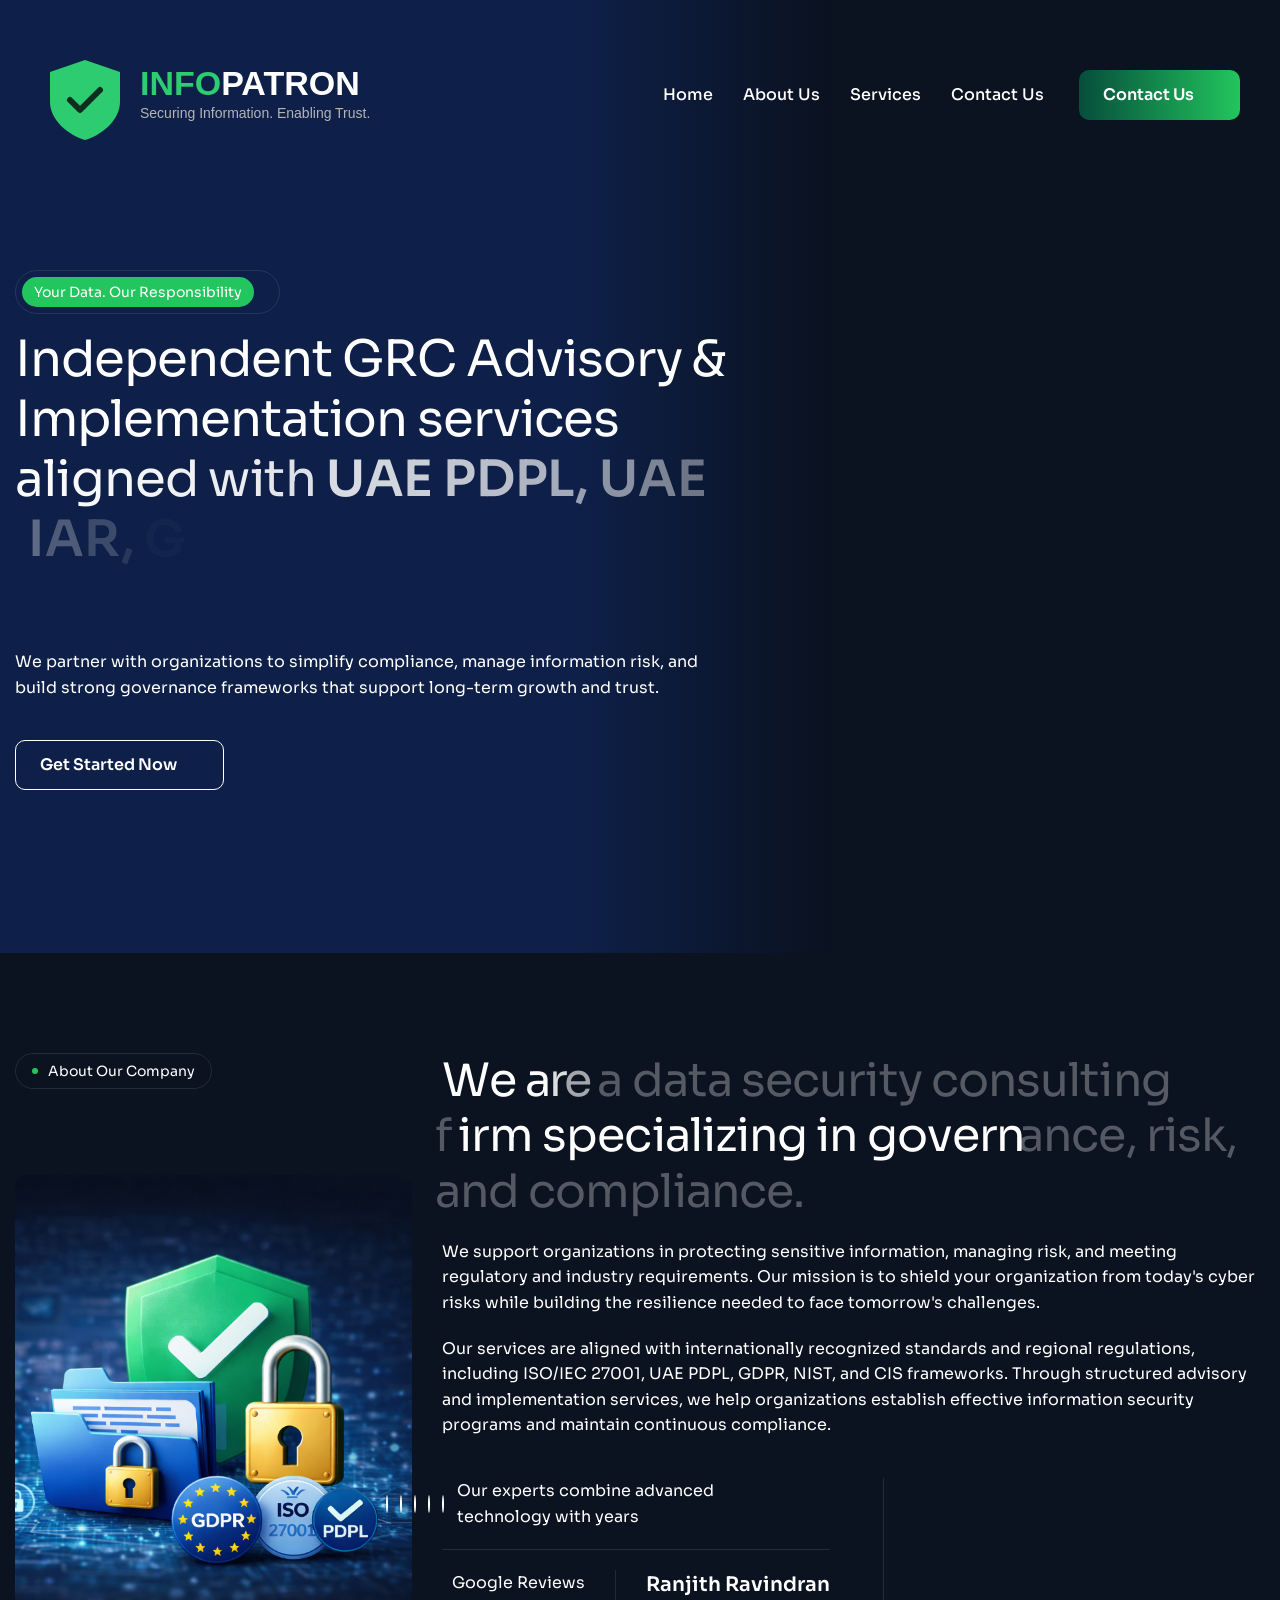
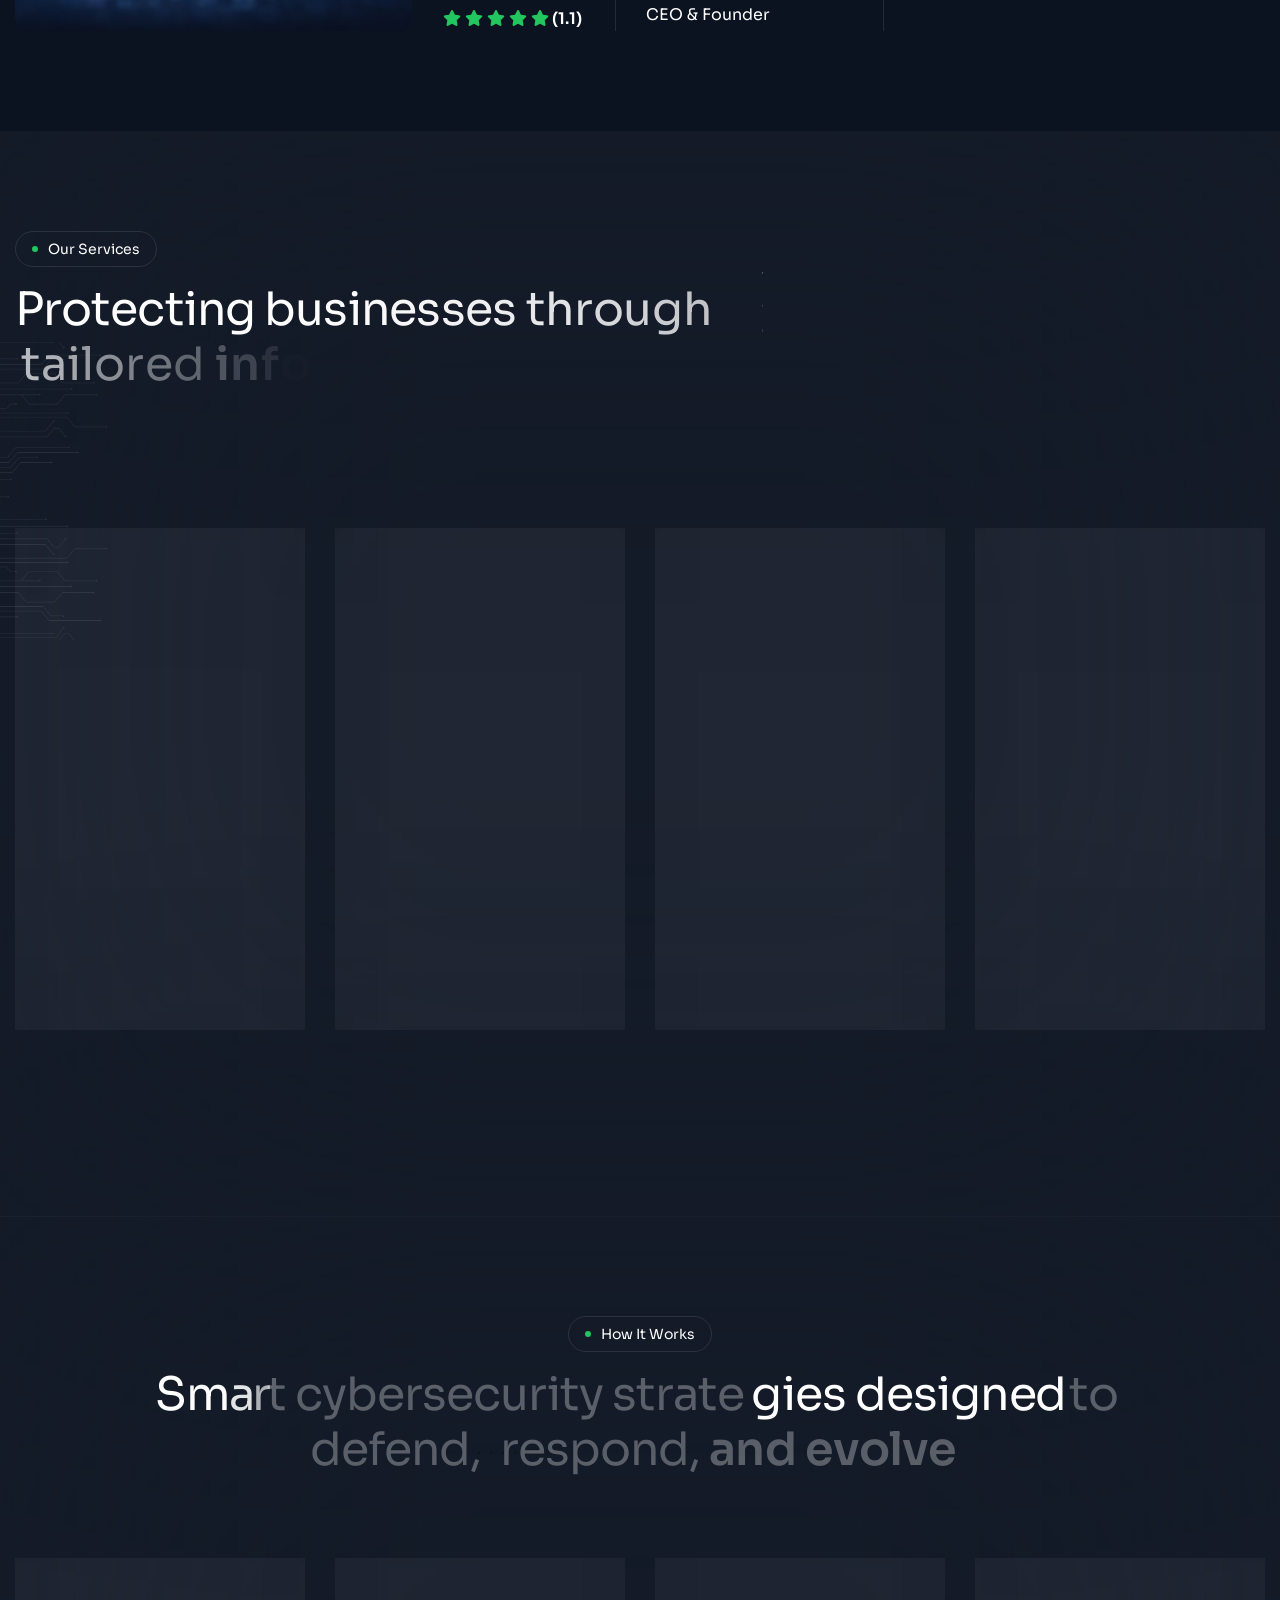
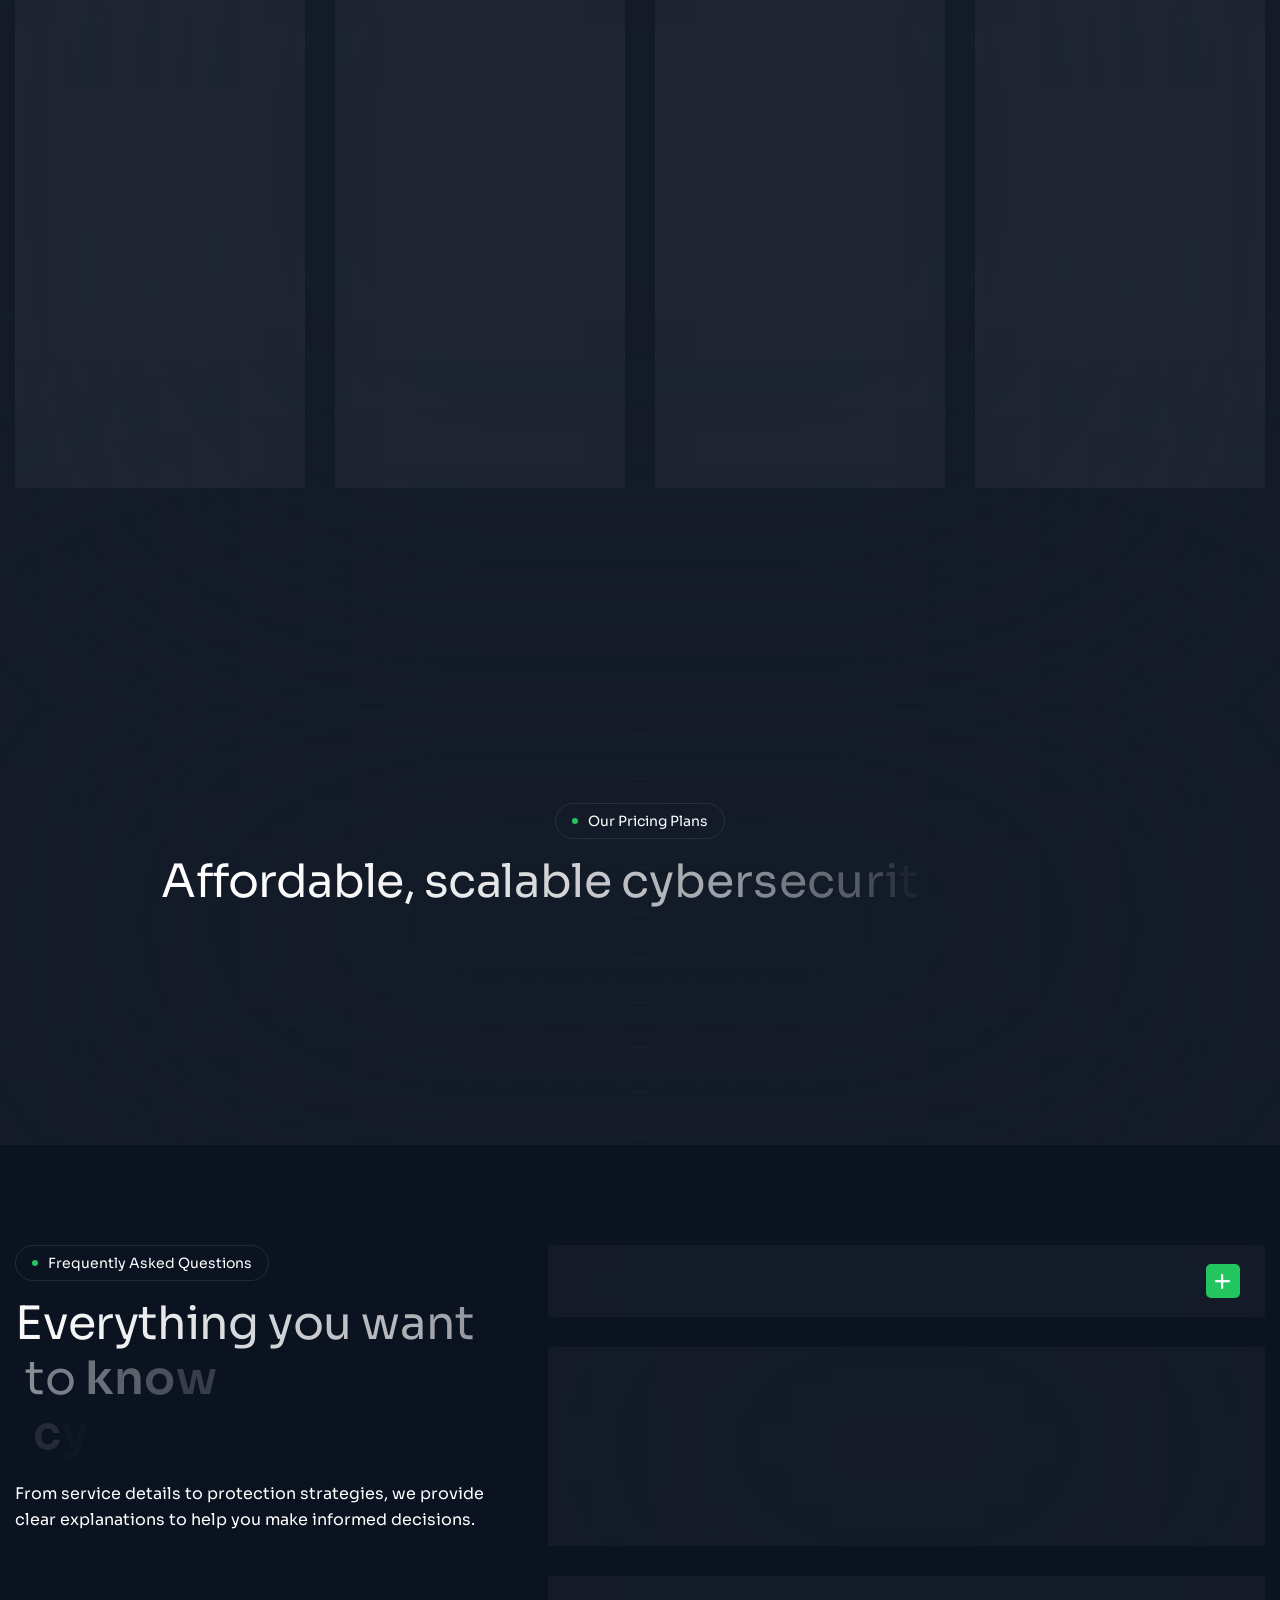
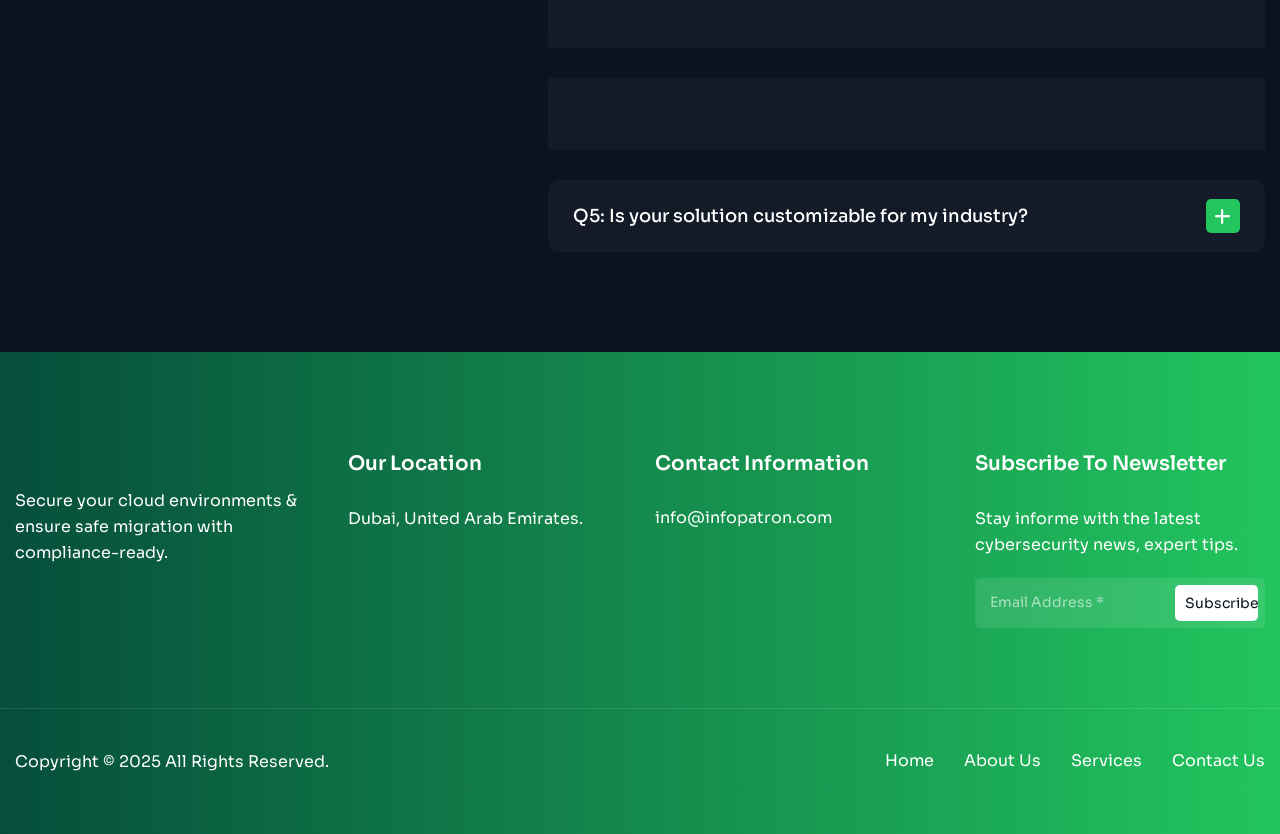
==== commit a17c627d: "up" ====
--- a/index.html
+++ b/index.html
@@ -9,7 +9,7 @@
 	<meta name="keywords" content="">
 	<meta name="author" content="Awaiken">
 	<!-- Page Title -->
-    <title>Netzon - Cyber Security Services HTML Template</title>
+    <title>InfoPatron | GRC & Data Security Advisory</title>
 	<!-- Favicon Icon -->
 	<link rel="shortcut icon" type="image/x-icon" href="images/favicon.png">
 	<!-- Google Fonts Css-->
--- a/css/custom.css
+++ b/css/custom.css
@@ -6594,3 +6594,128 @@
   margin: 0 !important;
 }
 
+/* =========================================================
+   FIX: Mobile nav (SlickNav) full width + aligned
+   Add this at the VERY END of style.css
+   ========================================================= */
+@media (max-width: 991px){
+
+  /* keep header layout stable */
+  header.main-header,
+  header.main-header .header-sticky,
+  header.main-header .container-fluid,
+  header.main-header .navbar{
+    position: relative !important;
+  }
+
+  /* hamburger stays on the right */
+  .navbar{
+    display: flex !important;
+    align-items: center !important;
+    justify-content: space-between !important;
+  }
+
+  .navbar-toggle{
+    margin-left: auto !important;
+  }
+
+  /* make the dropdown menu start from left edge and fill screen */
+  .slicknav_menu{
+    position: absolute !important;
+    left: 0 !important;
+    right: 0 !important;
+    width: 100% !important;
+    max-width: 100% !important;
+    margin: 0 !important;
+    z-index: 99999 !important;
+  }
+
+  /* menu items should be left aligned and full width */
+  .slicknav_nav,
+  .slicknav_nav li,
+  .slicknav_nav a,
+  .slicknav_nav .slicknav_row{
+    width: 100% !important;
+    display: block !important;
+    text-align: left !important;
+    box-sizing: border-box !important;
+  }
+
+  /* avoid horizontal scroll */
+  html, body{
+    overflow-x: hidden !important;
+  }
+}
+/* =========================================================
+   FIX: Remove duplicate (desktop) menu on mobile + keep SlickNav only
+   Add at VERY END of style.css
+   ========================================================= */
+@media (max-width: 991px){
+
+  /* Hide desktop menu + desktop header button (prevents double menus) */
+  .main-menu .nav-menu-wrapper,
+  .main-menu .nav-menu-wrapper > ul,
+  .header-btn{
+    display: none !important;
+  }
+
+  /* Keep hamburger visible on the right */
+  .navbar{
+    display: flex !important;
+    align-items: center !important;
+    justify-content: space-between !important;
+  }
+  .navbar-toggle{
+    display: block !important;
+    margin-left: auto !important;
+  }
+
+  /* Make SlickNav dropdown full width under header */
+  .slicknav_menu{
+    position: absolute !important;
+    left: 0 !important;
+    right: 0 !important;
+    width: 100% !important;
+    z-index: 99999 !important;
+  }
+
+  /* Menu items aligned nicely */
+  .slicknav_nav,
+  .slicknav_nav li,
+  .slicknav_nav a,
+  .slicknav_nav .slicknav_row{
+    width: 100% !important;
+    text-align: left !important;
+    box-sizing: border-box !important;
+  }
+}
+/* =========================================================
+   FIX: SlickNav dropdown always open (force closed by default)
+   Put at VERY END of style.css
+   ========================================================= */
+/* FIX: Mobile menu not showing / blinking (SlickNav) */
+@media (max-width: 991px){
+
+  /* allow dropdown to extend outside header */
+  header.main-header,
+  header.main-header .header-sticky,
+  header.main-header .container-fluid{
+    overflow: visible !important;
+  }
+
+  /* place the dropdown below the navbar */
+  .slicknav_menu{
+    position: absolute;
+    left: 0;
+    top: 100%;
+    width: 100%;
+    z-index: 99999;
+  }
+
+  /* make sure header sits above hero */
+  header.main-header{
+    z-index: 9999;
+  }
+}
+
+
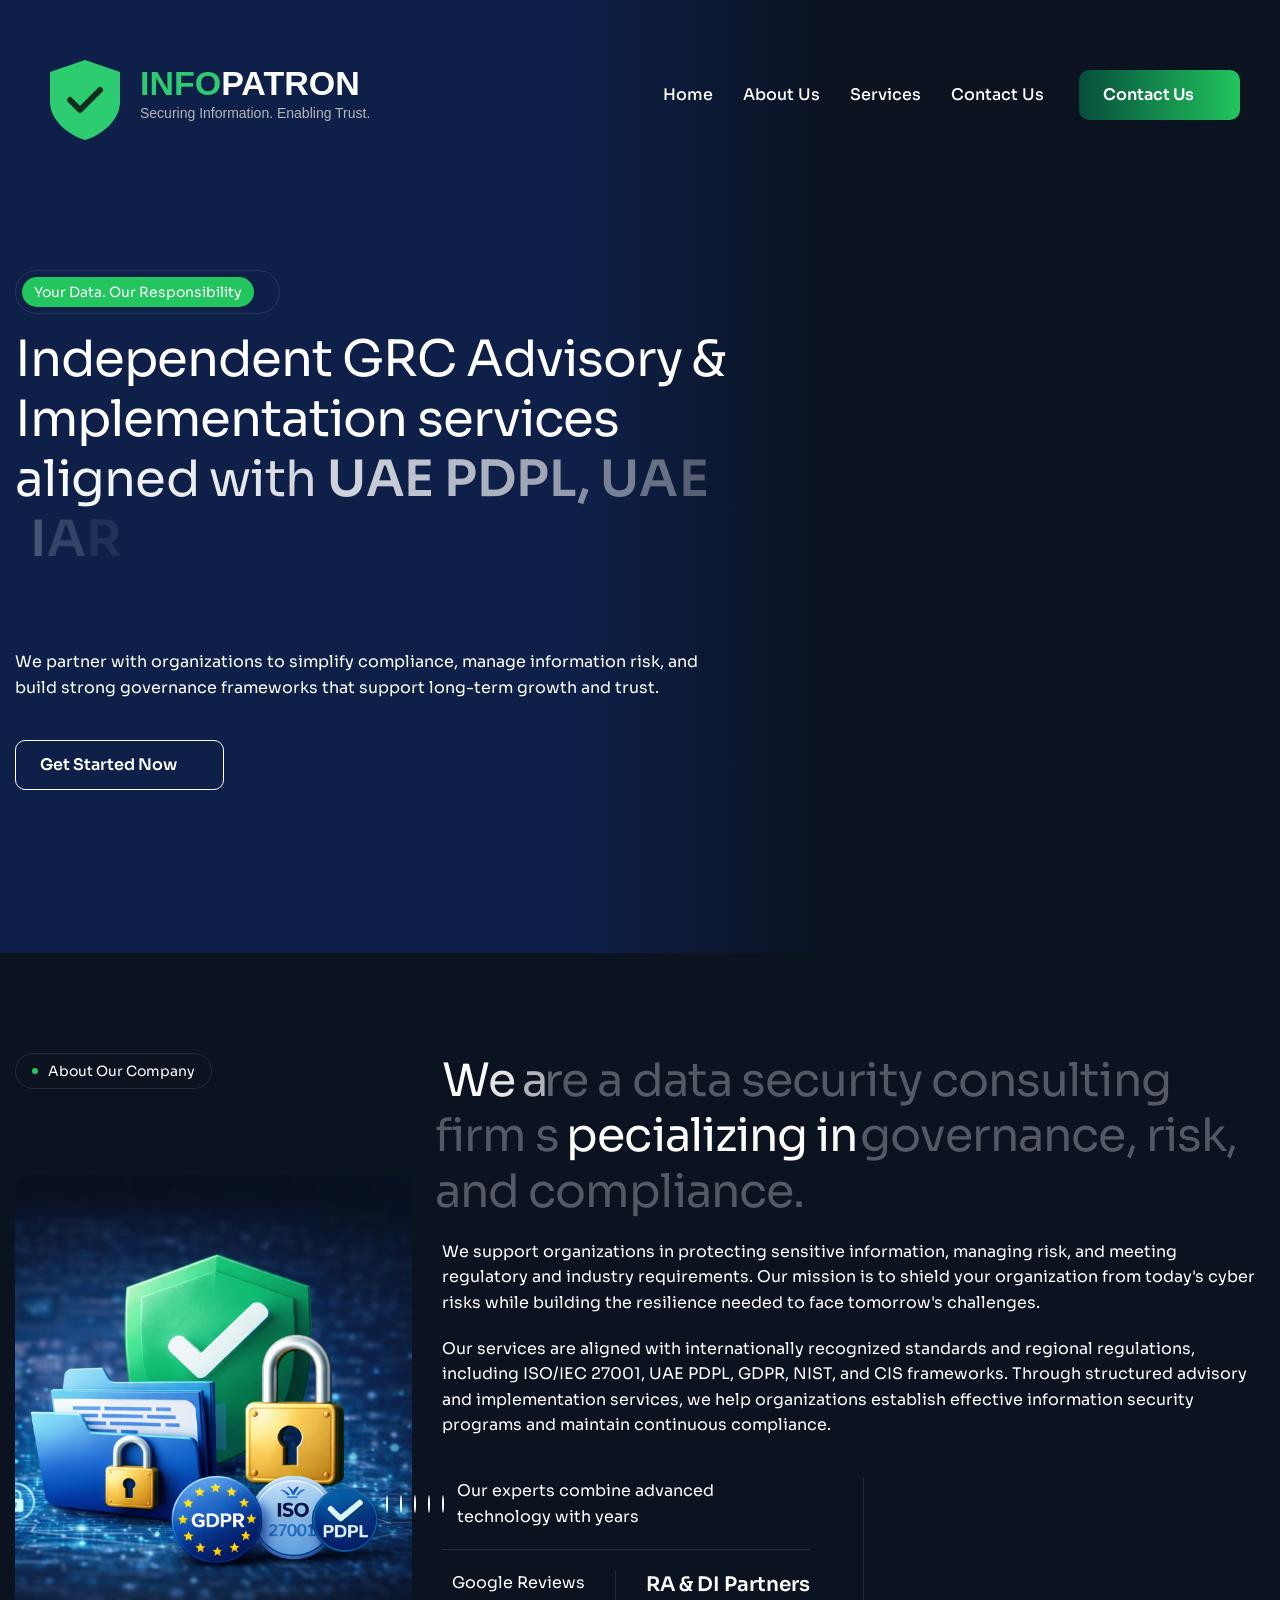
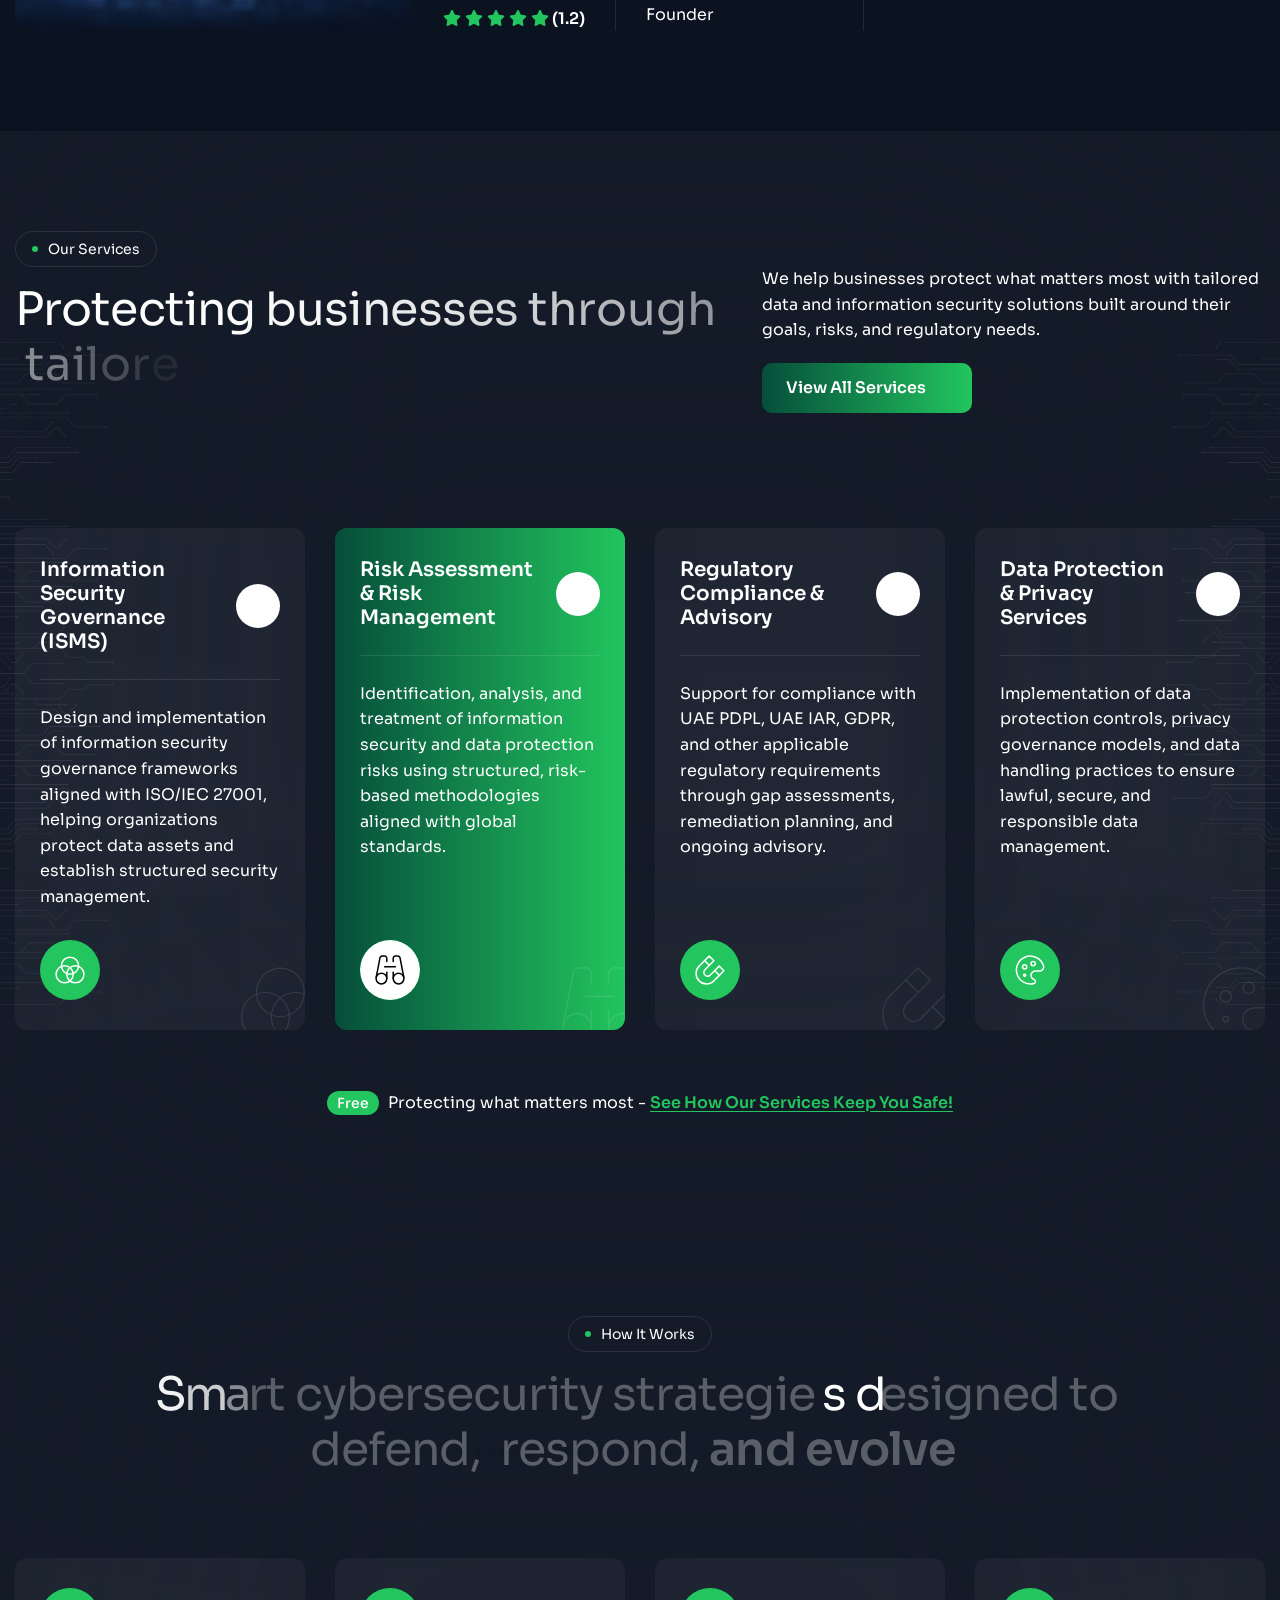
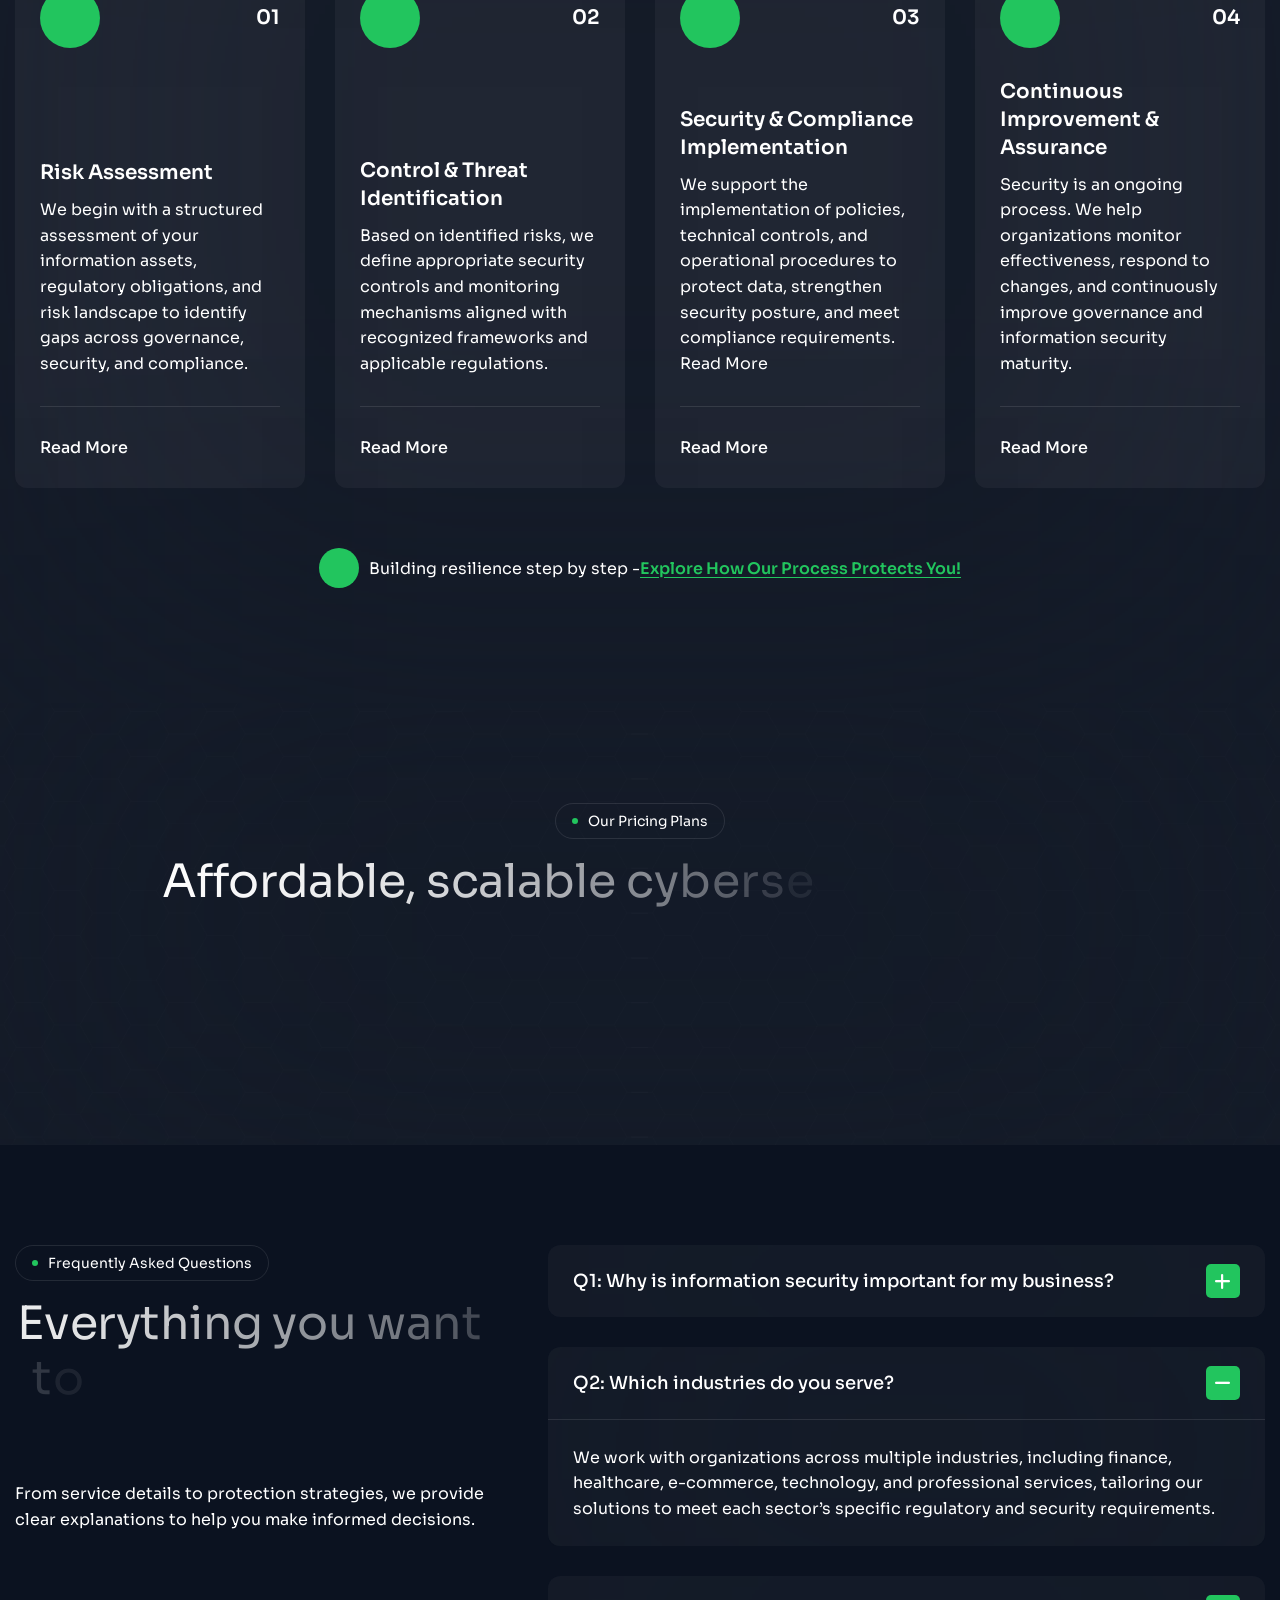
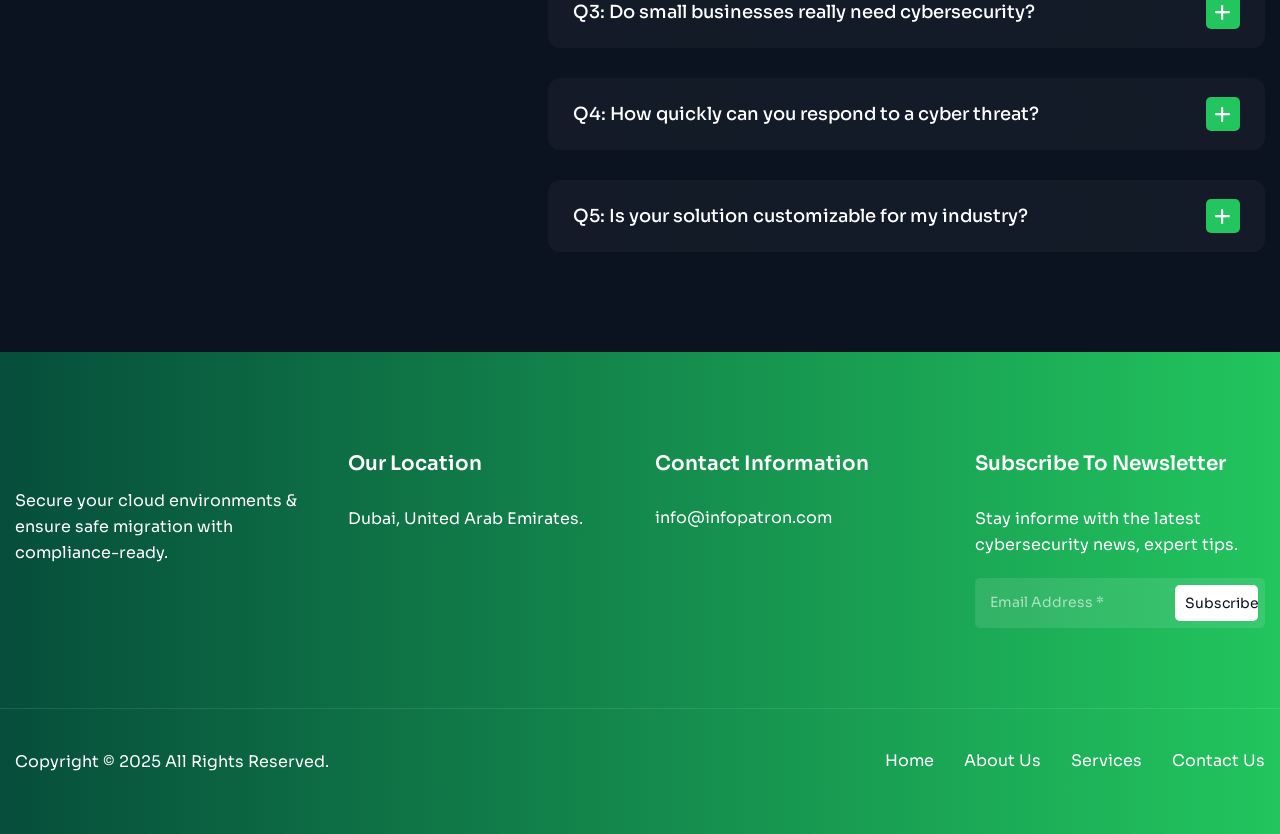
==== commit 1771f0d8: "up" ====
--- a/index.html
+++ b/index.html
@@ -243,8 +243,8 @@
 
                                     <!-- About Author Content Start -->
                                     <div class="about-author-content">
-                                        <h3>Ranjith Ravindran</h3>
-                                        <p>CEO & Founder</p>
+                                        <h3>RA & DI Partners </h3>
+                                        <p>Founder</p>
                                     </div>
                                     <!-- About Author Content End -->
                                 </div>
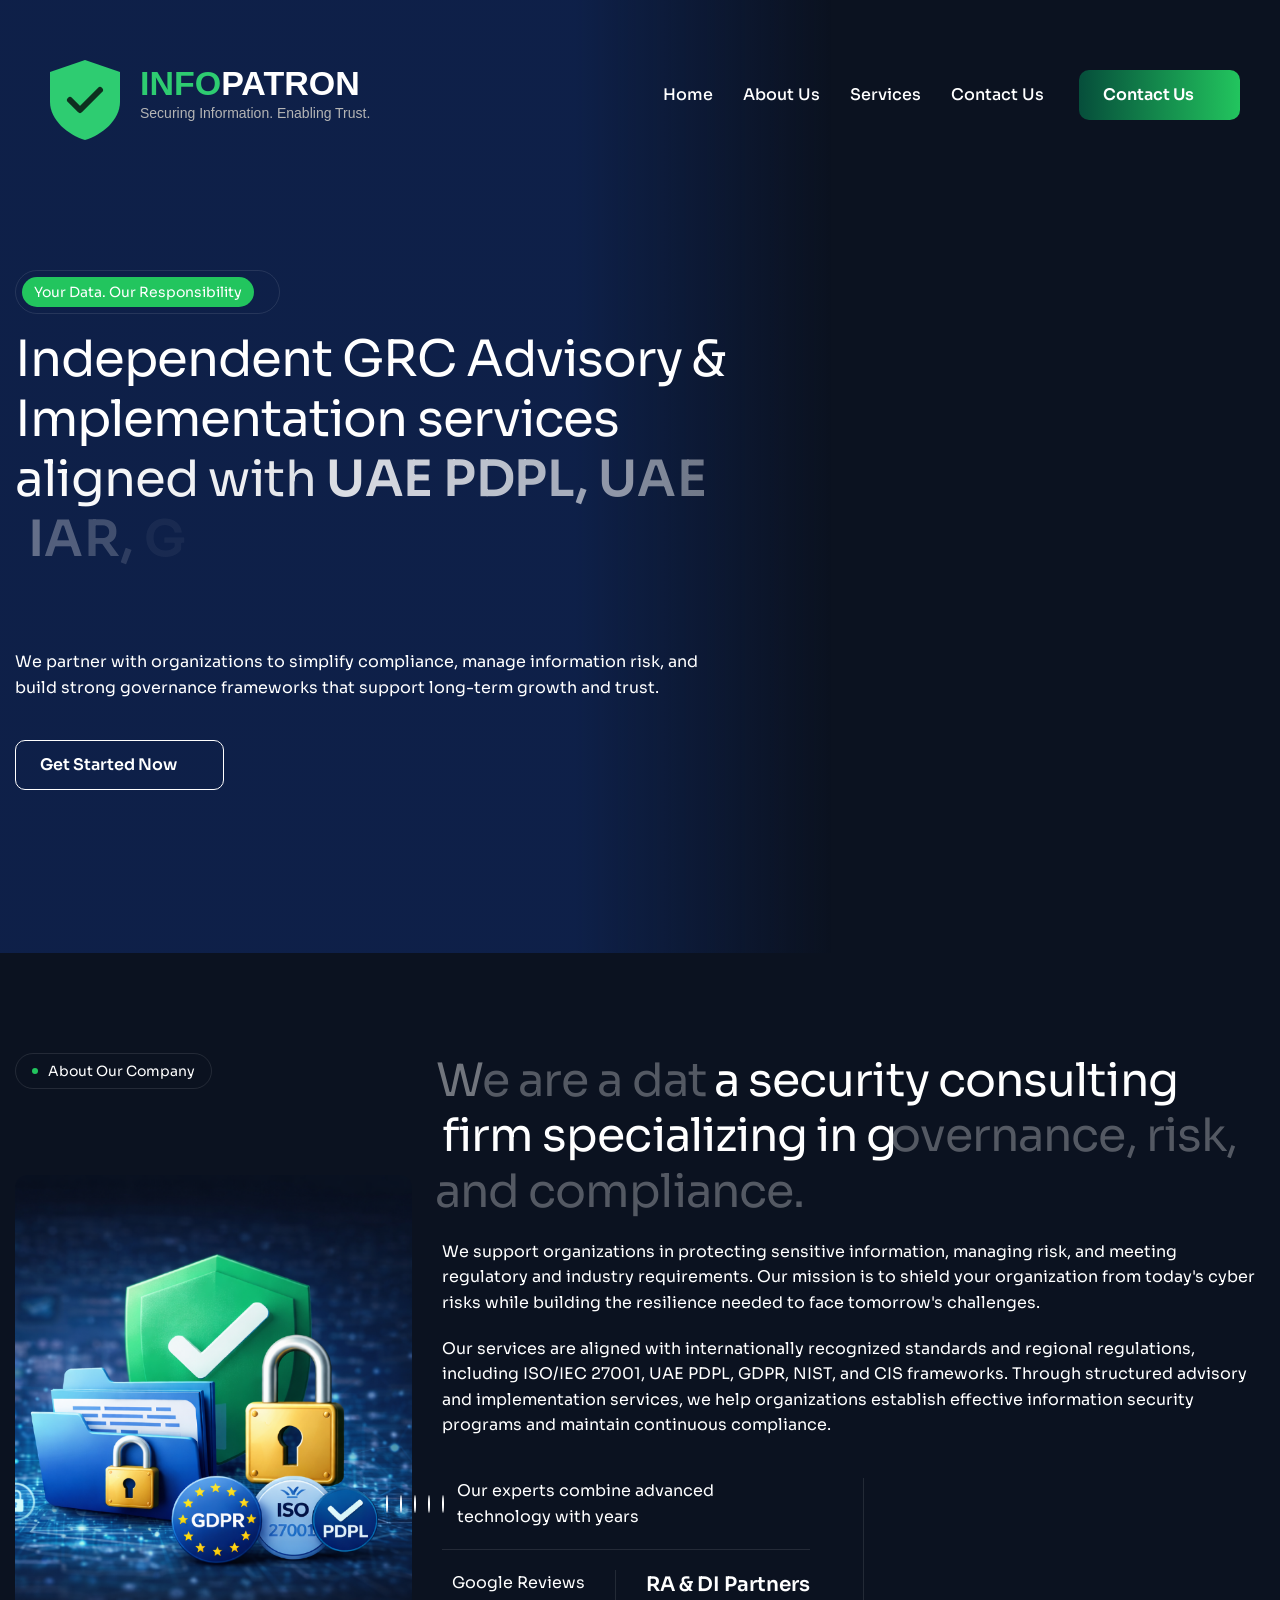
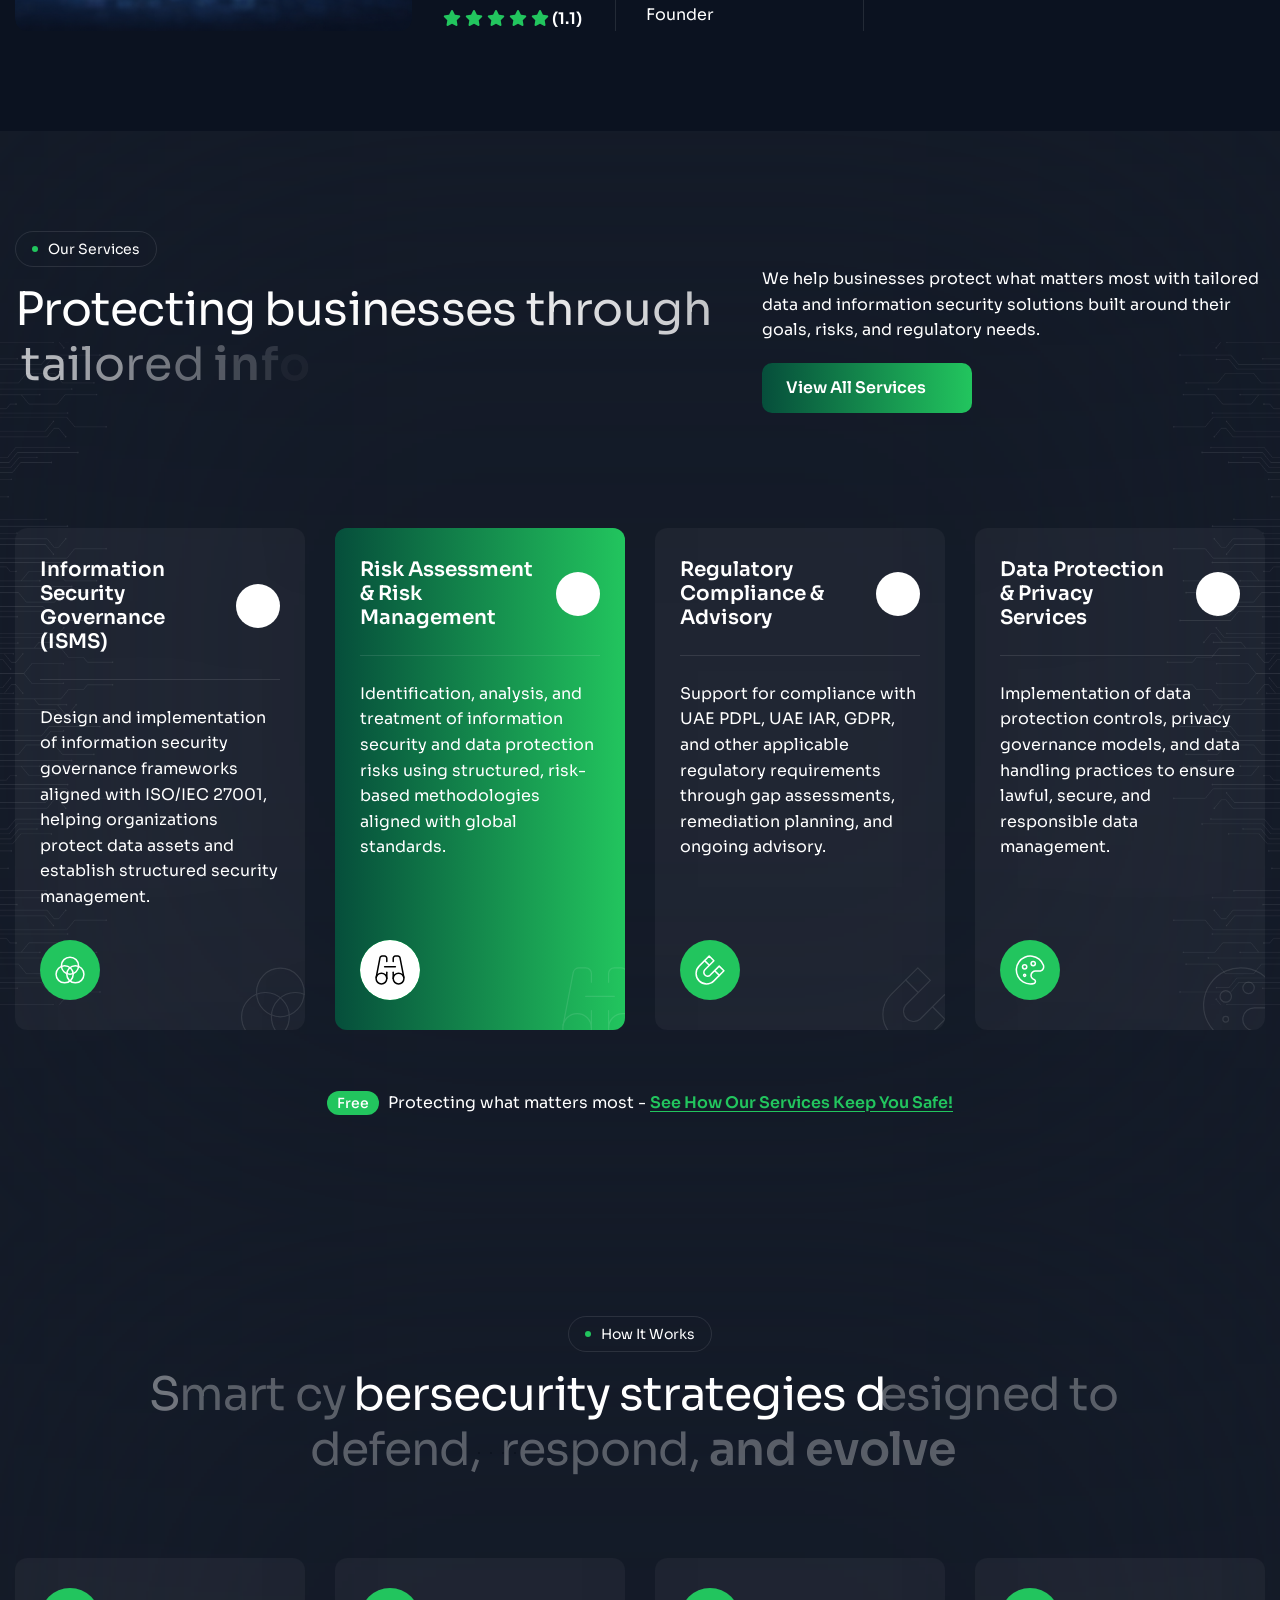
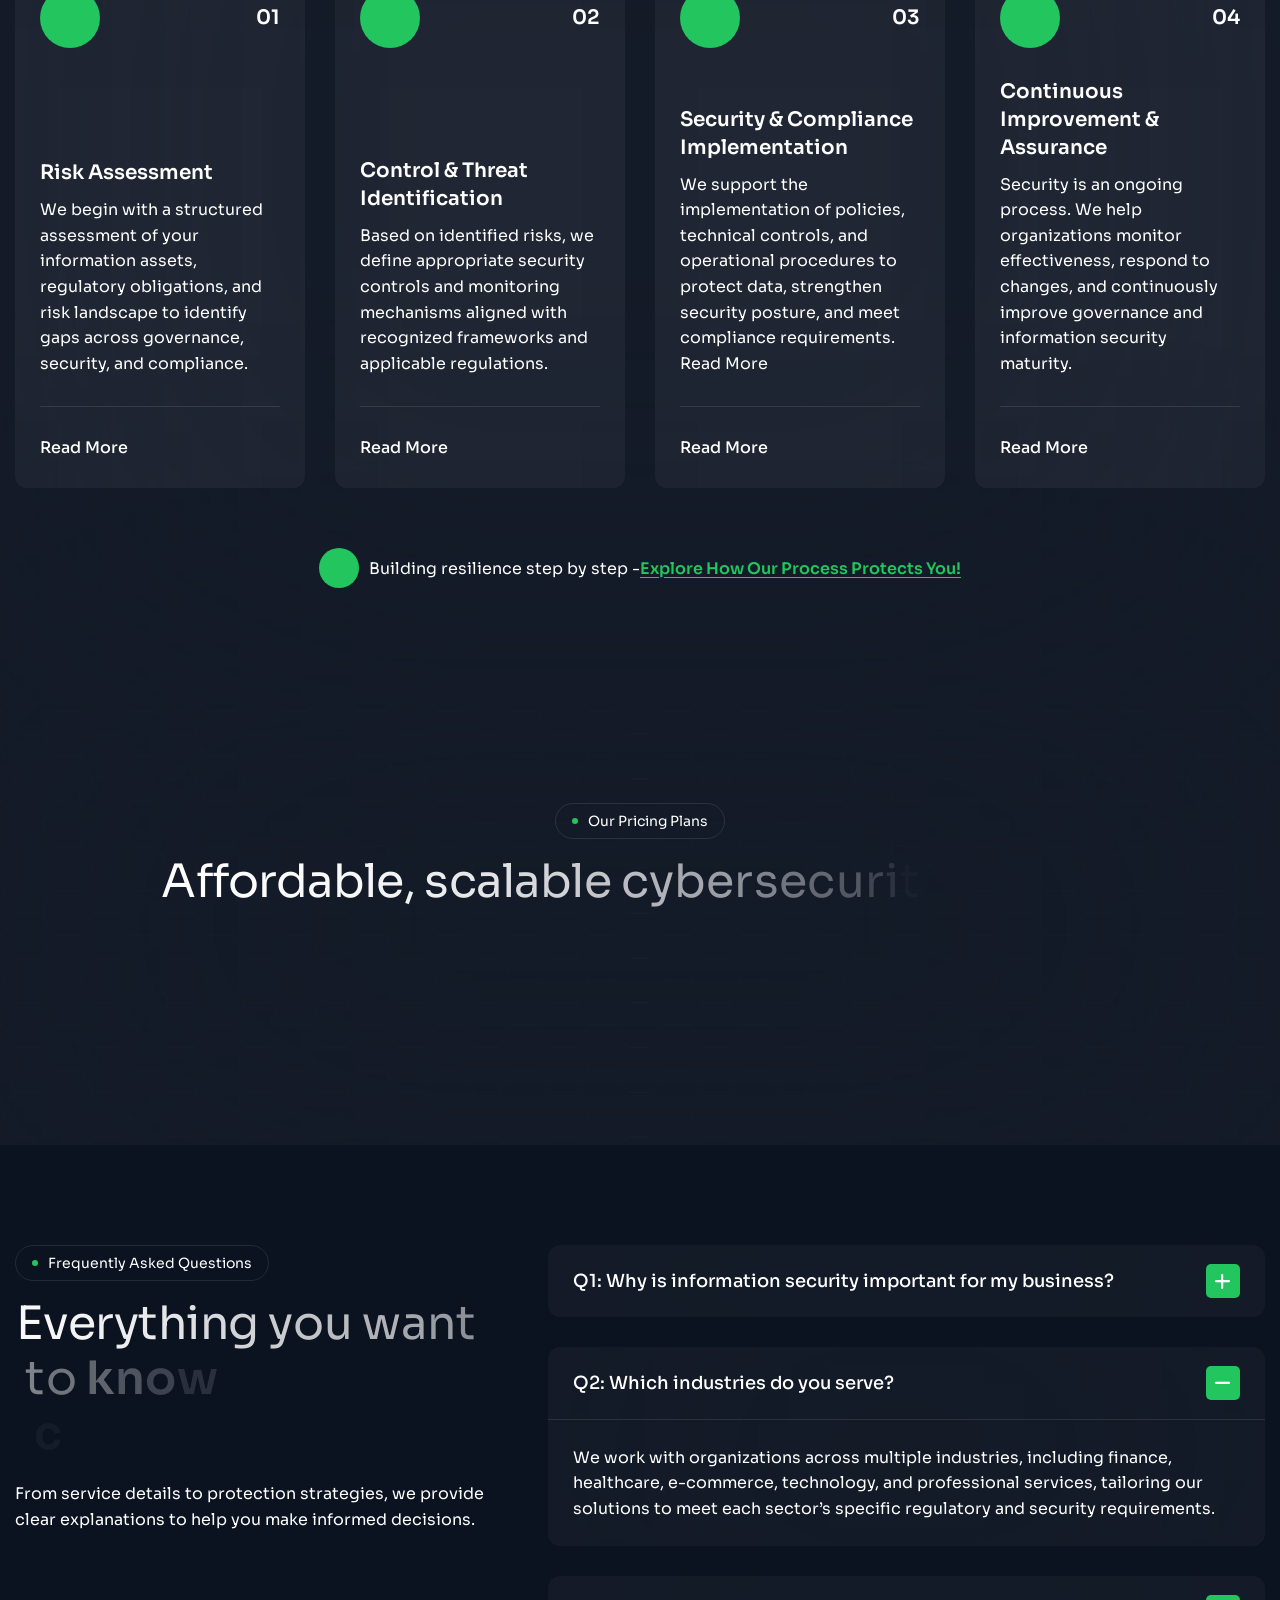
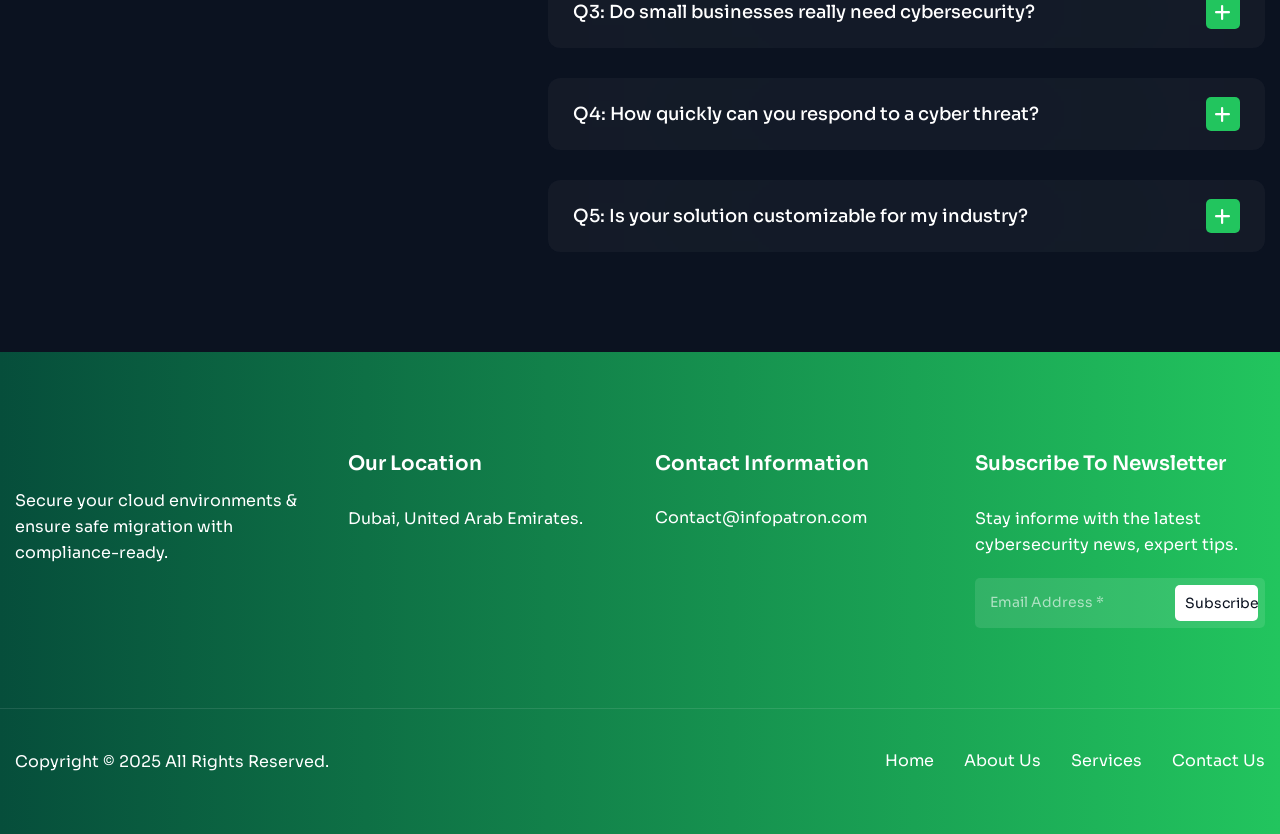
==== commit 2206e7ad: "update" ====
--- a/index.html
+++ b/index.html
@@ -796,7 +796,7 @@
                     <div class="footer-contact footer-links">
                         <h3>Contact Information</h3>
                         <ul>
-                            <li><a href="mailto:info@domainname.com">info@infopatron.com</a></li>
+                            <li><a href="mailto:info@domainname.com">Contact@infopatron.com</a></li>
                         </ul>
                     </div>
                     <!-- Footer Contact End -->
